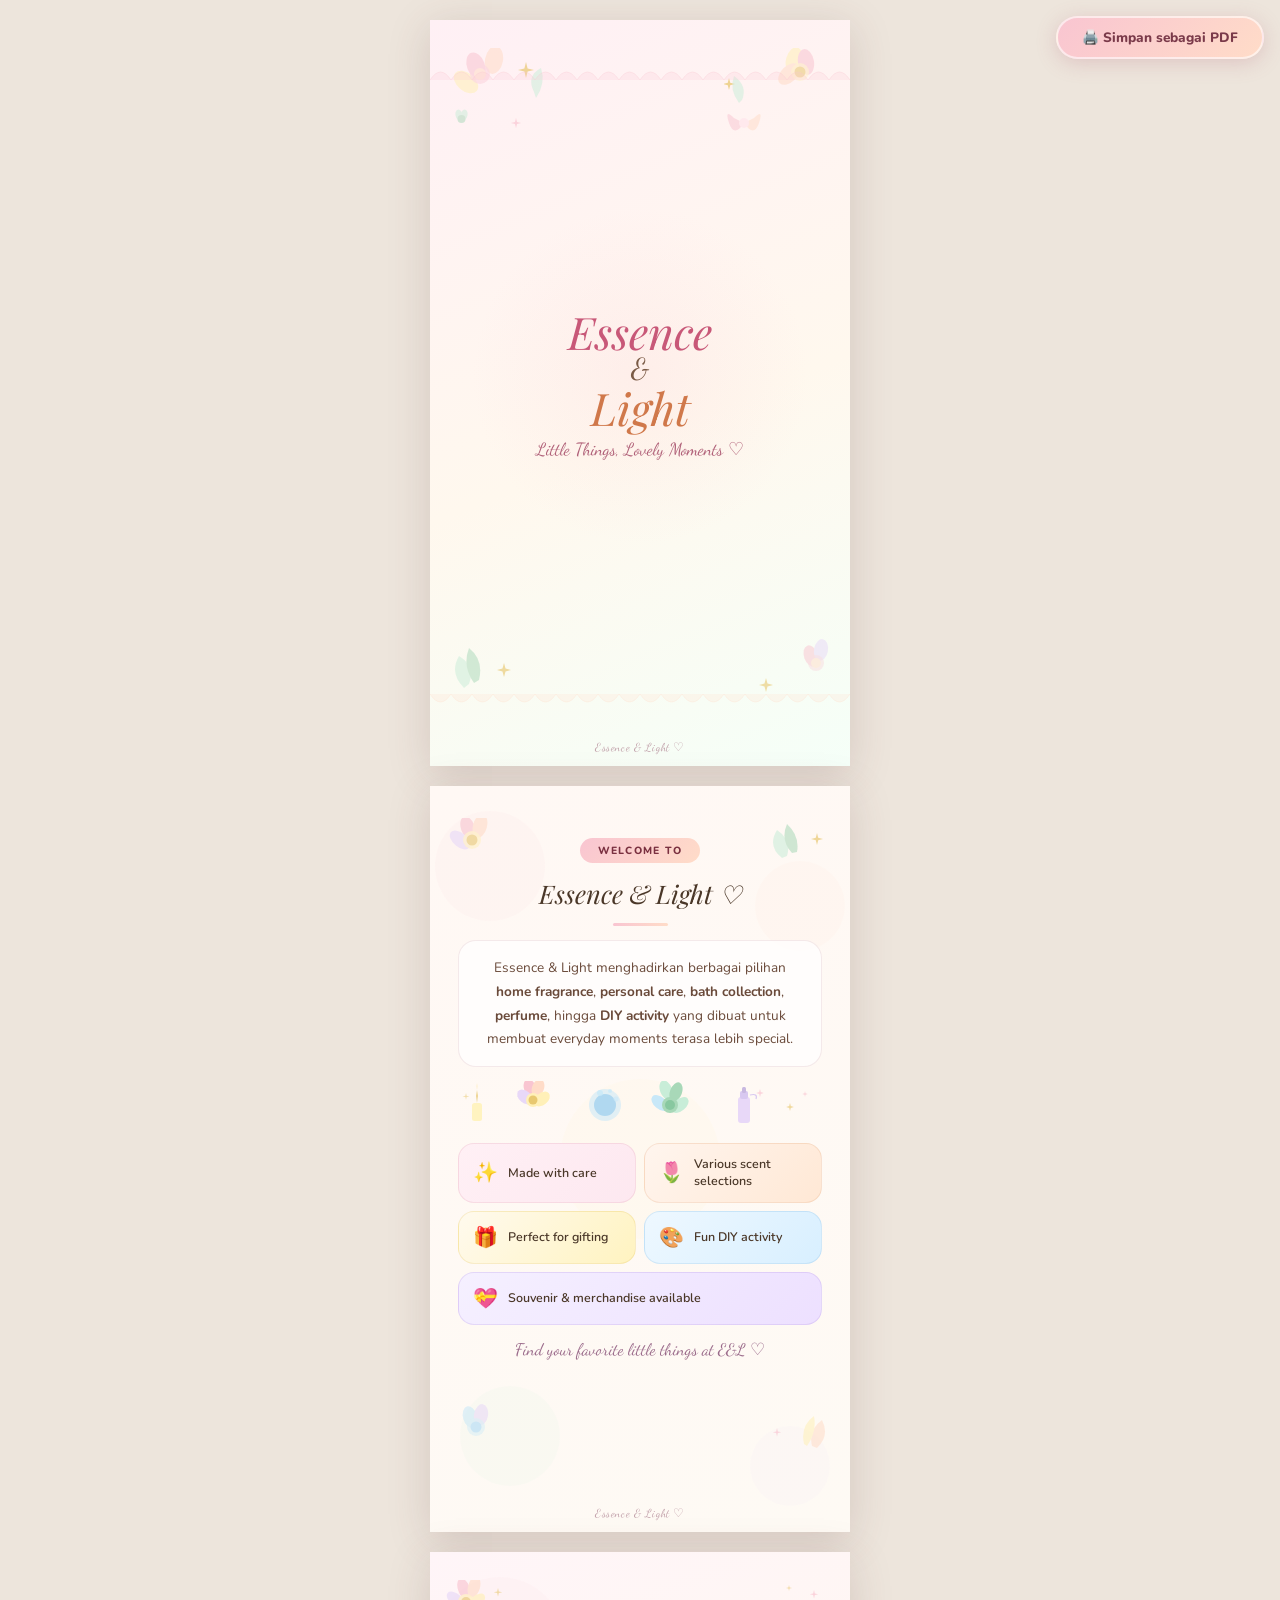
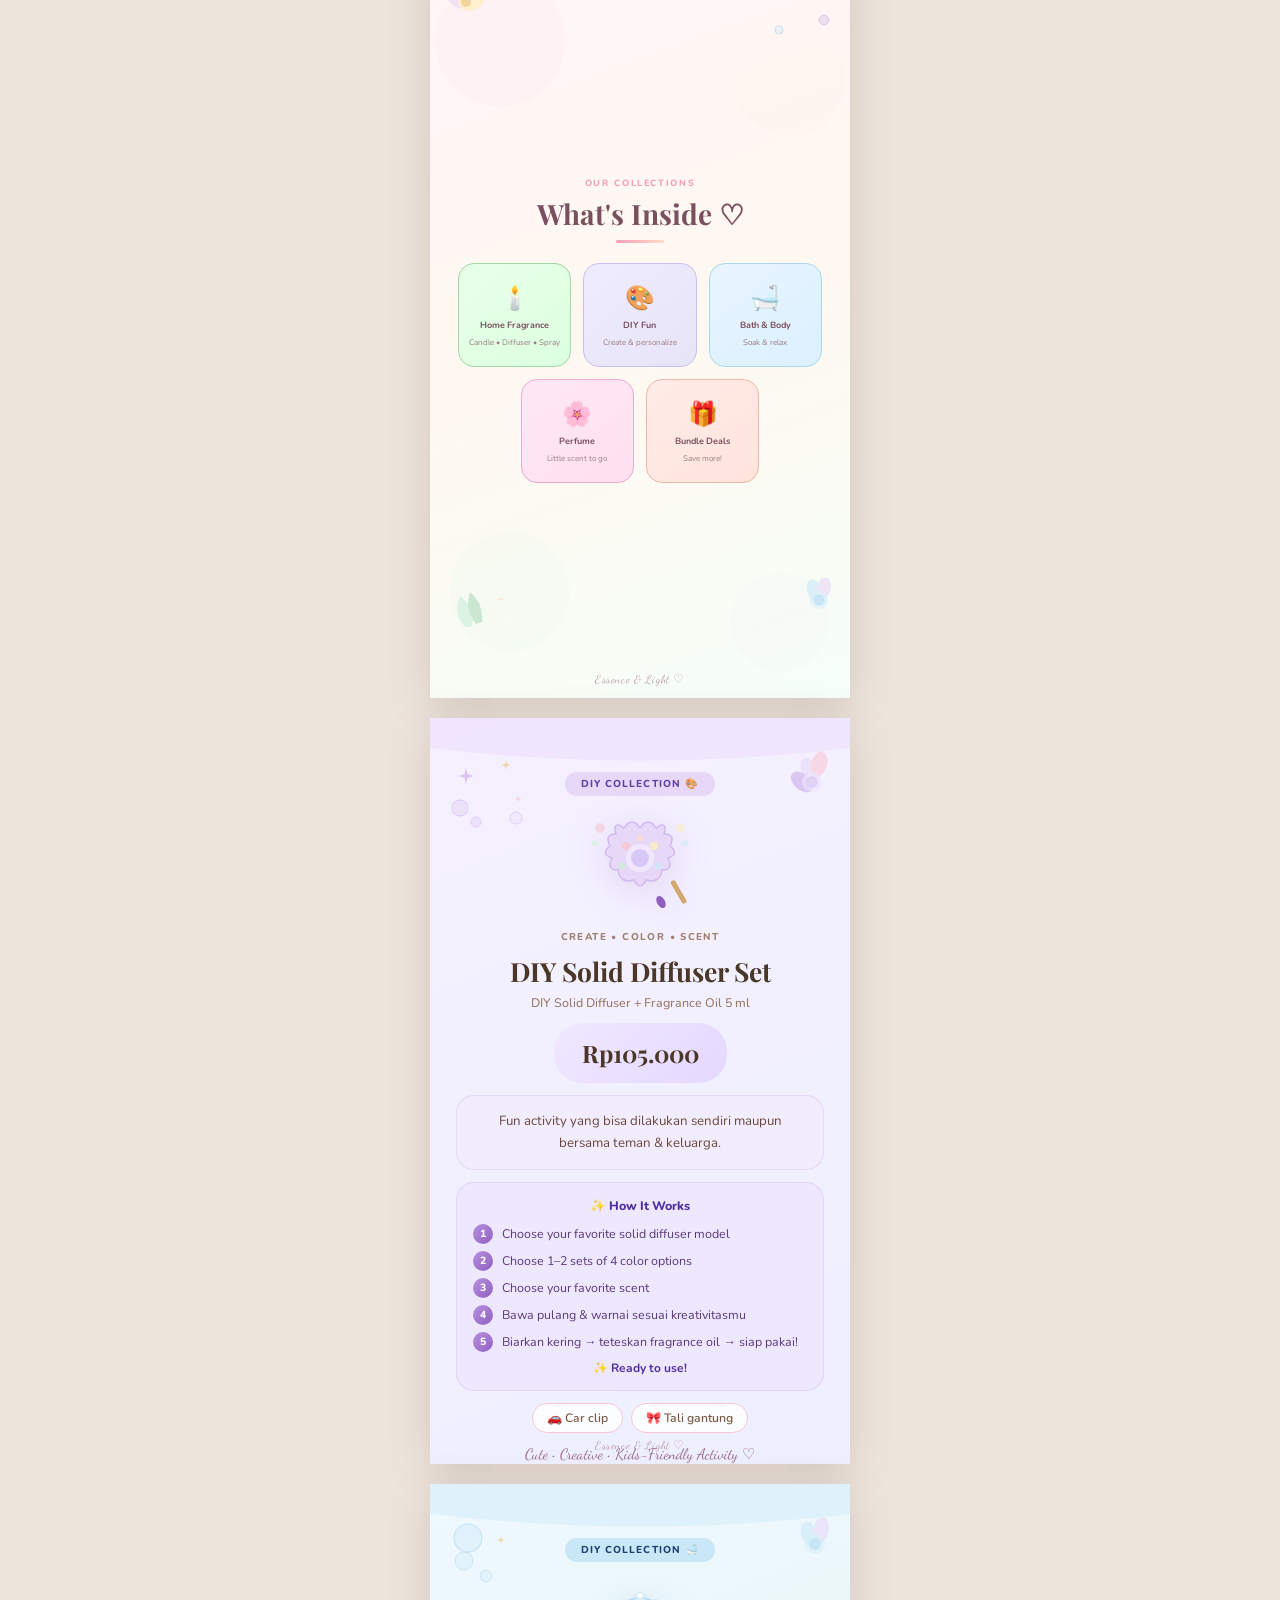
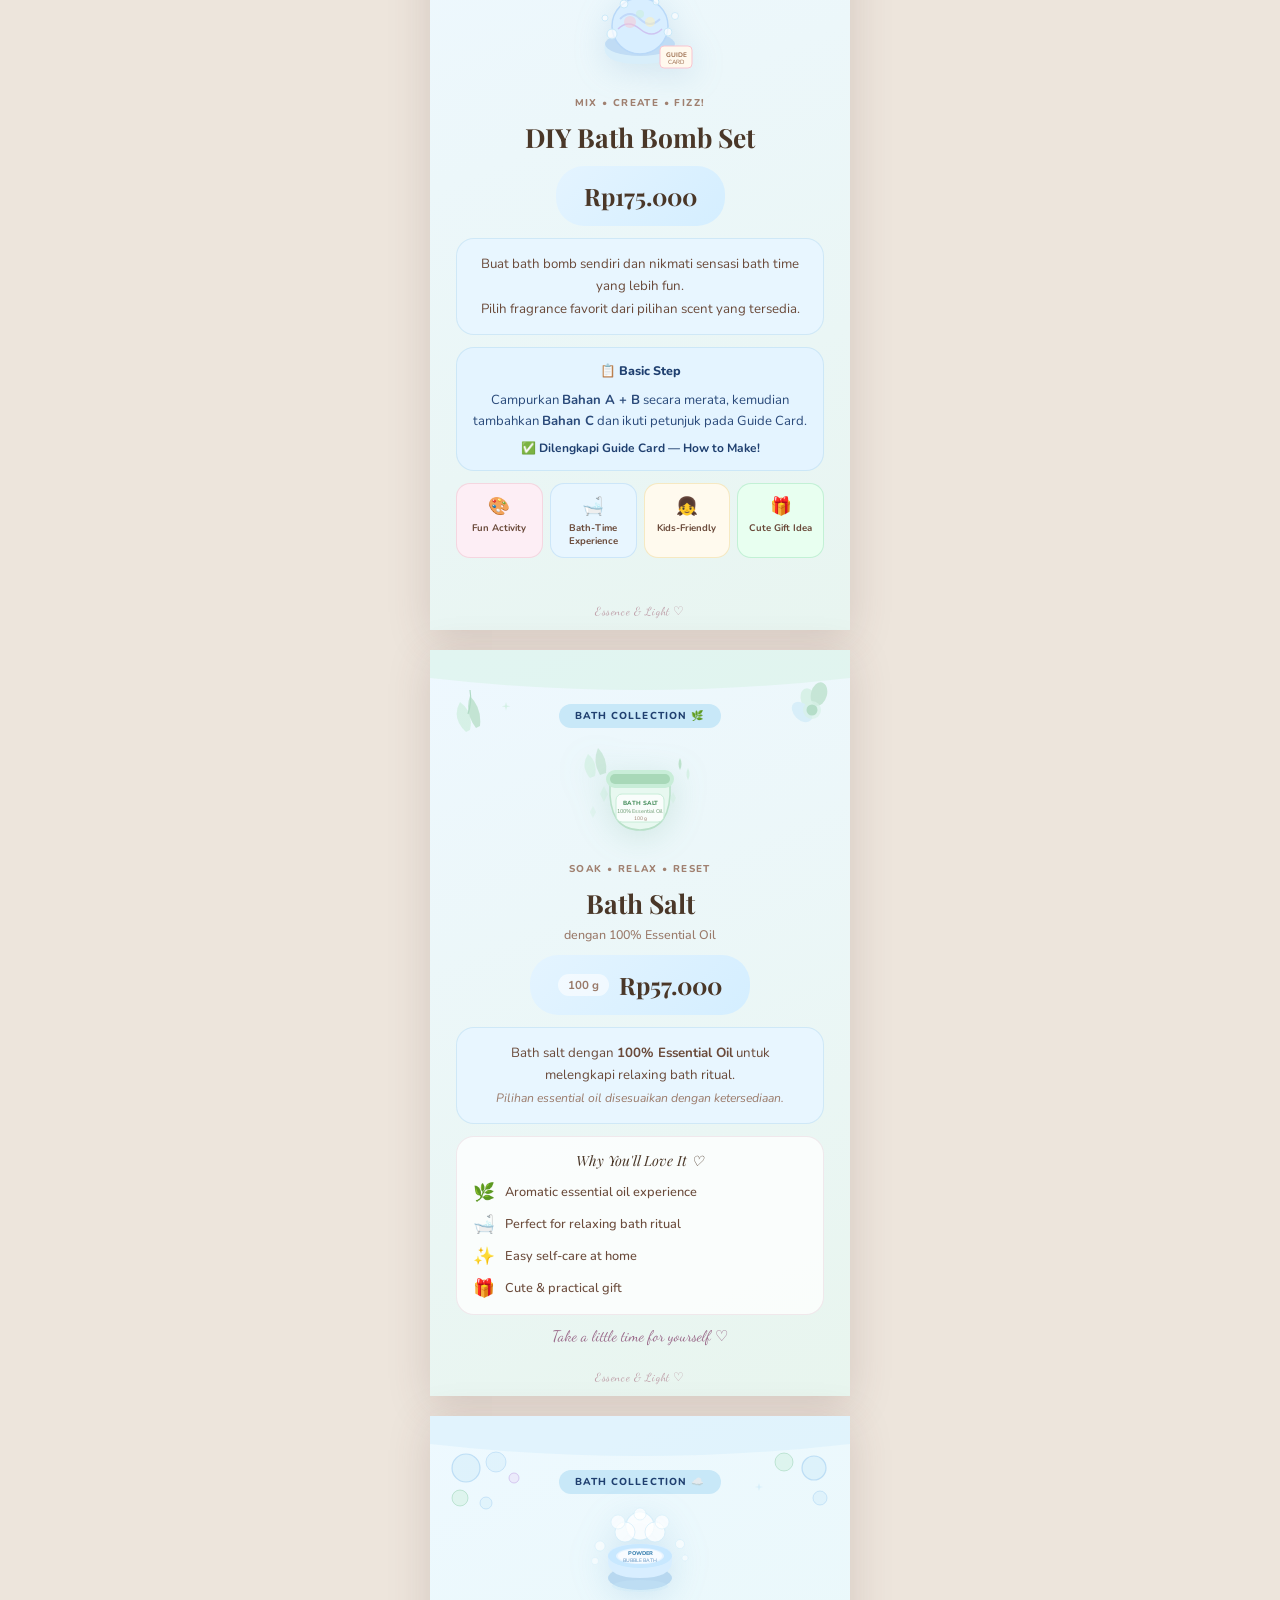
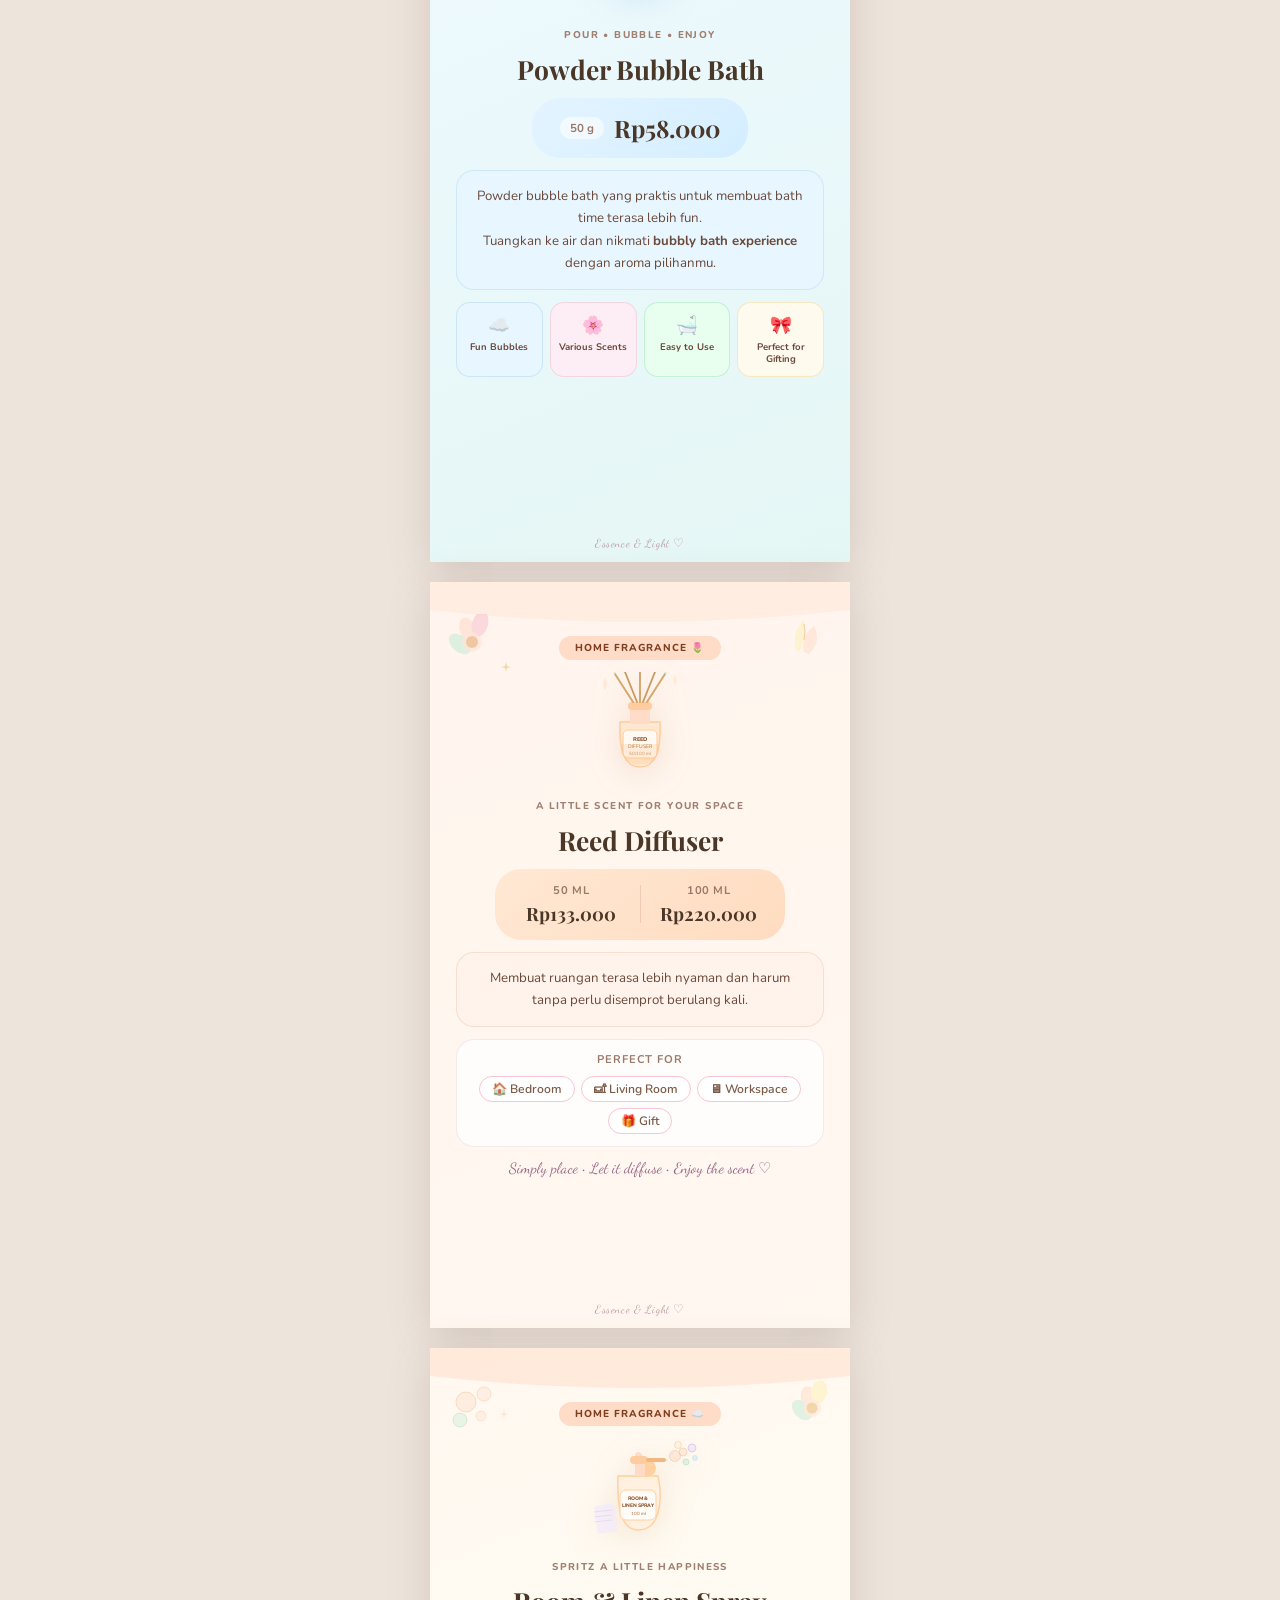
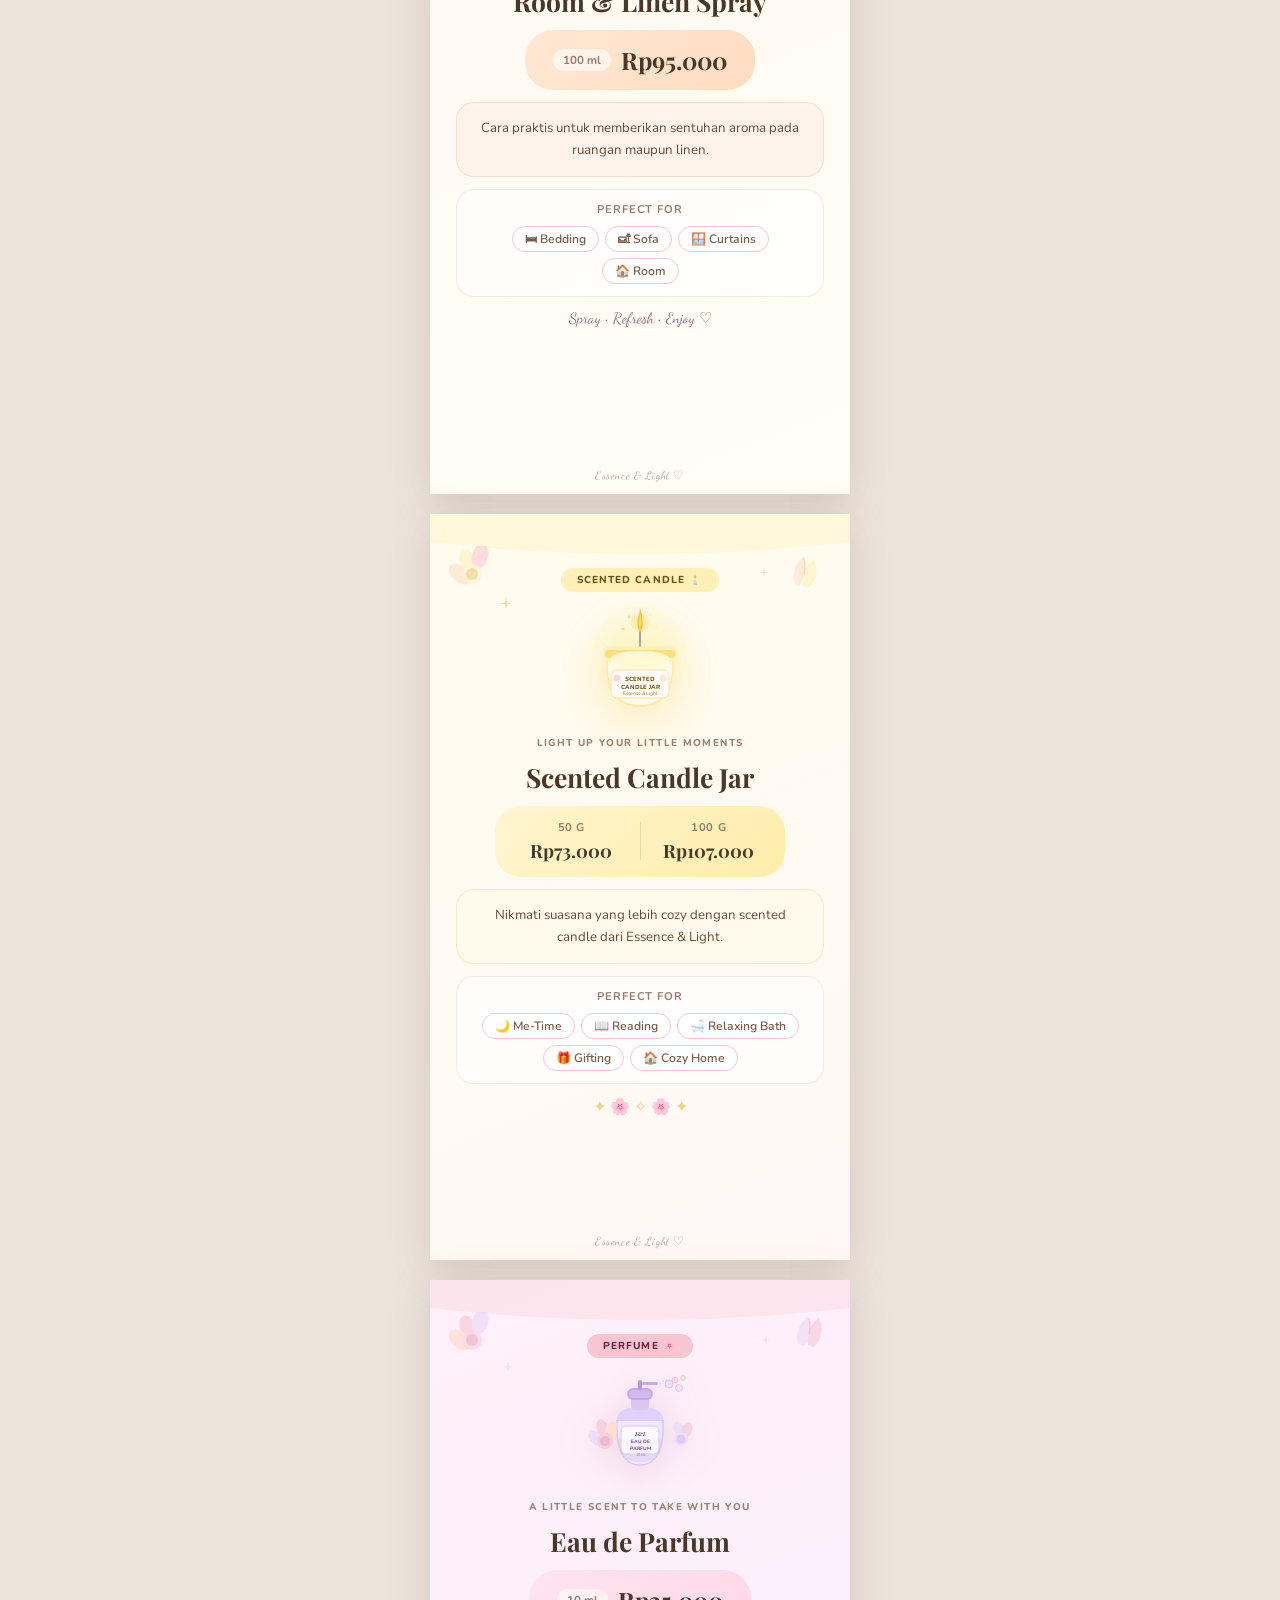
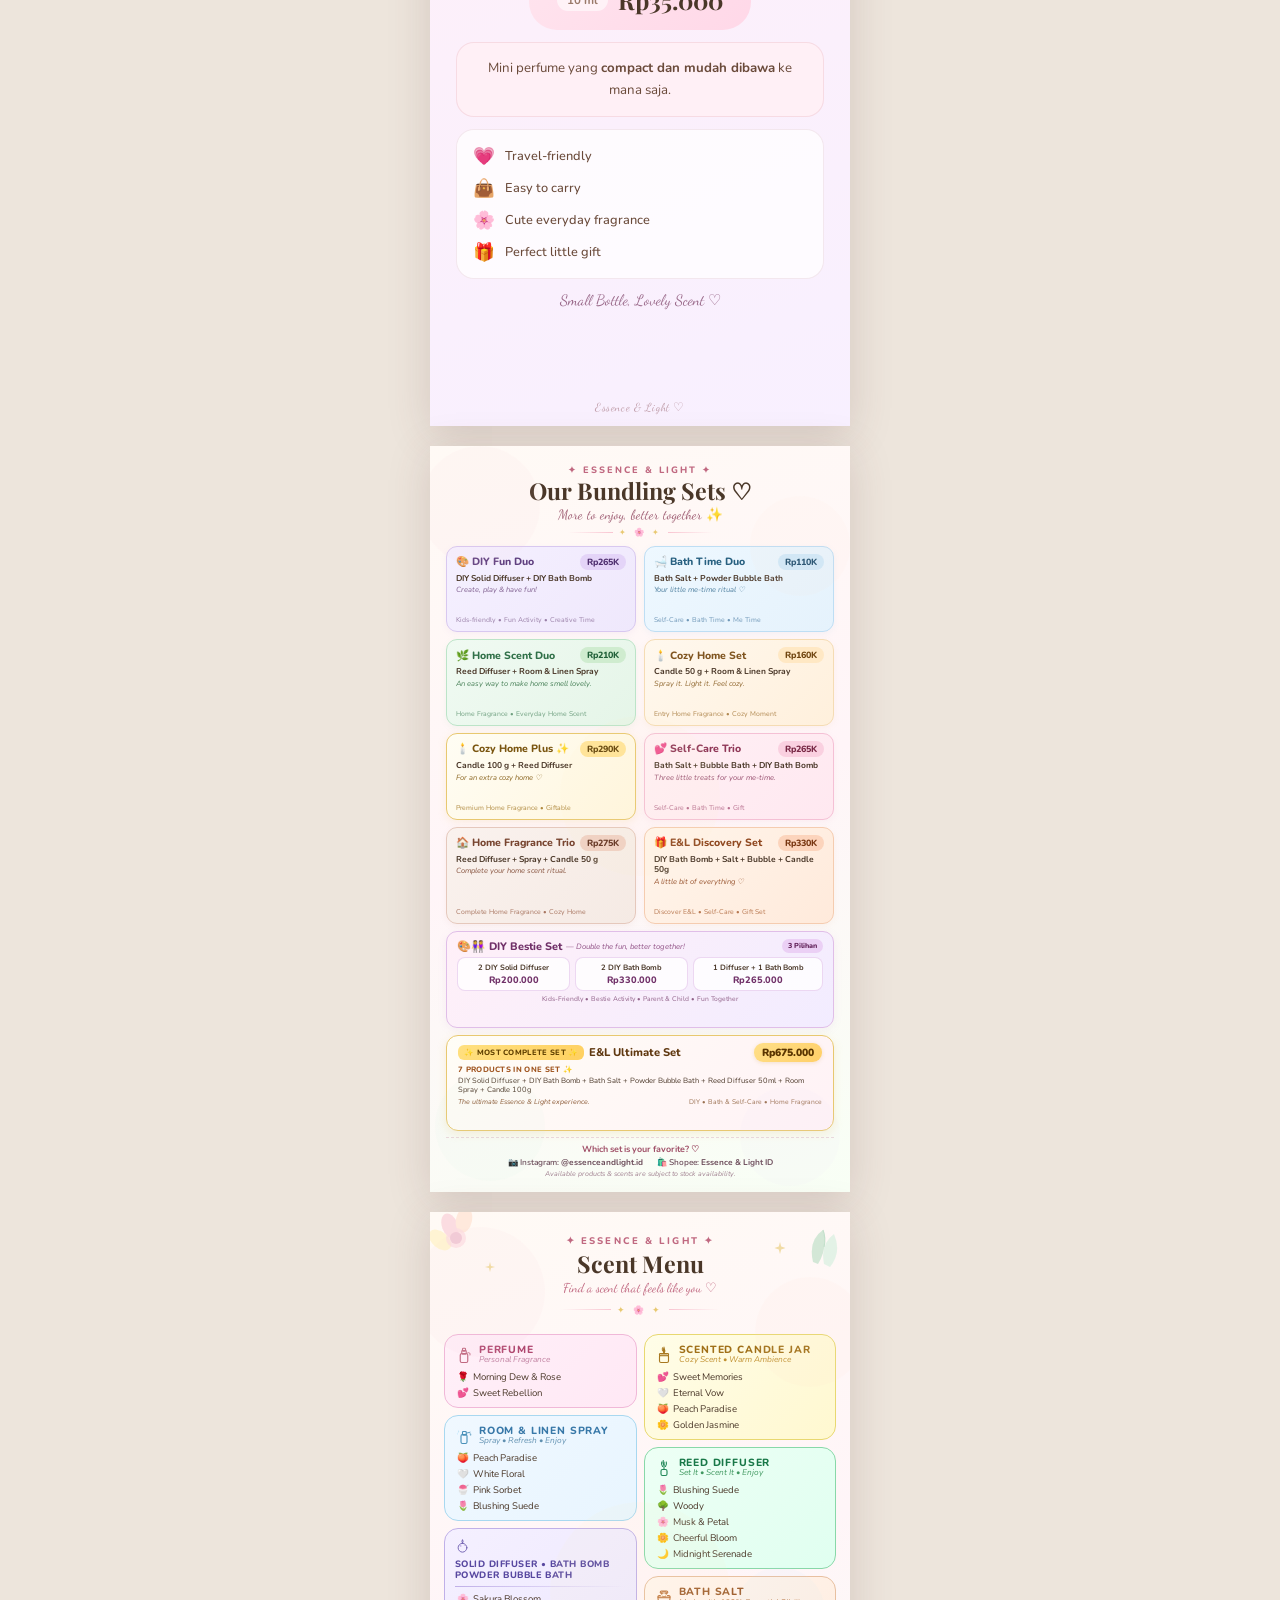
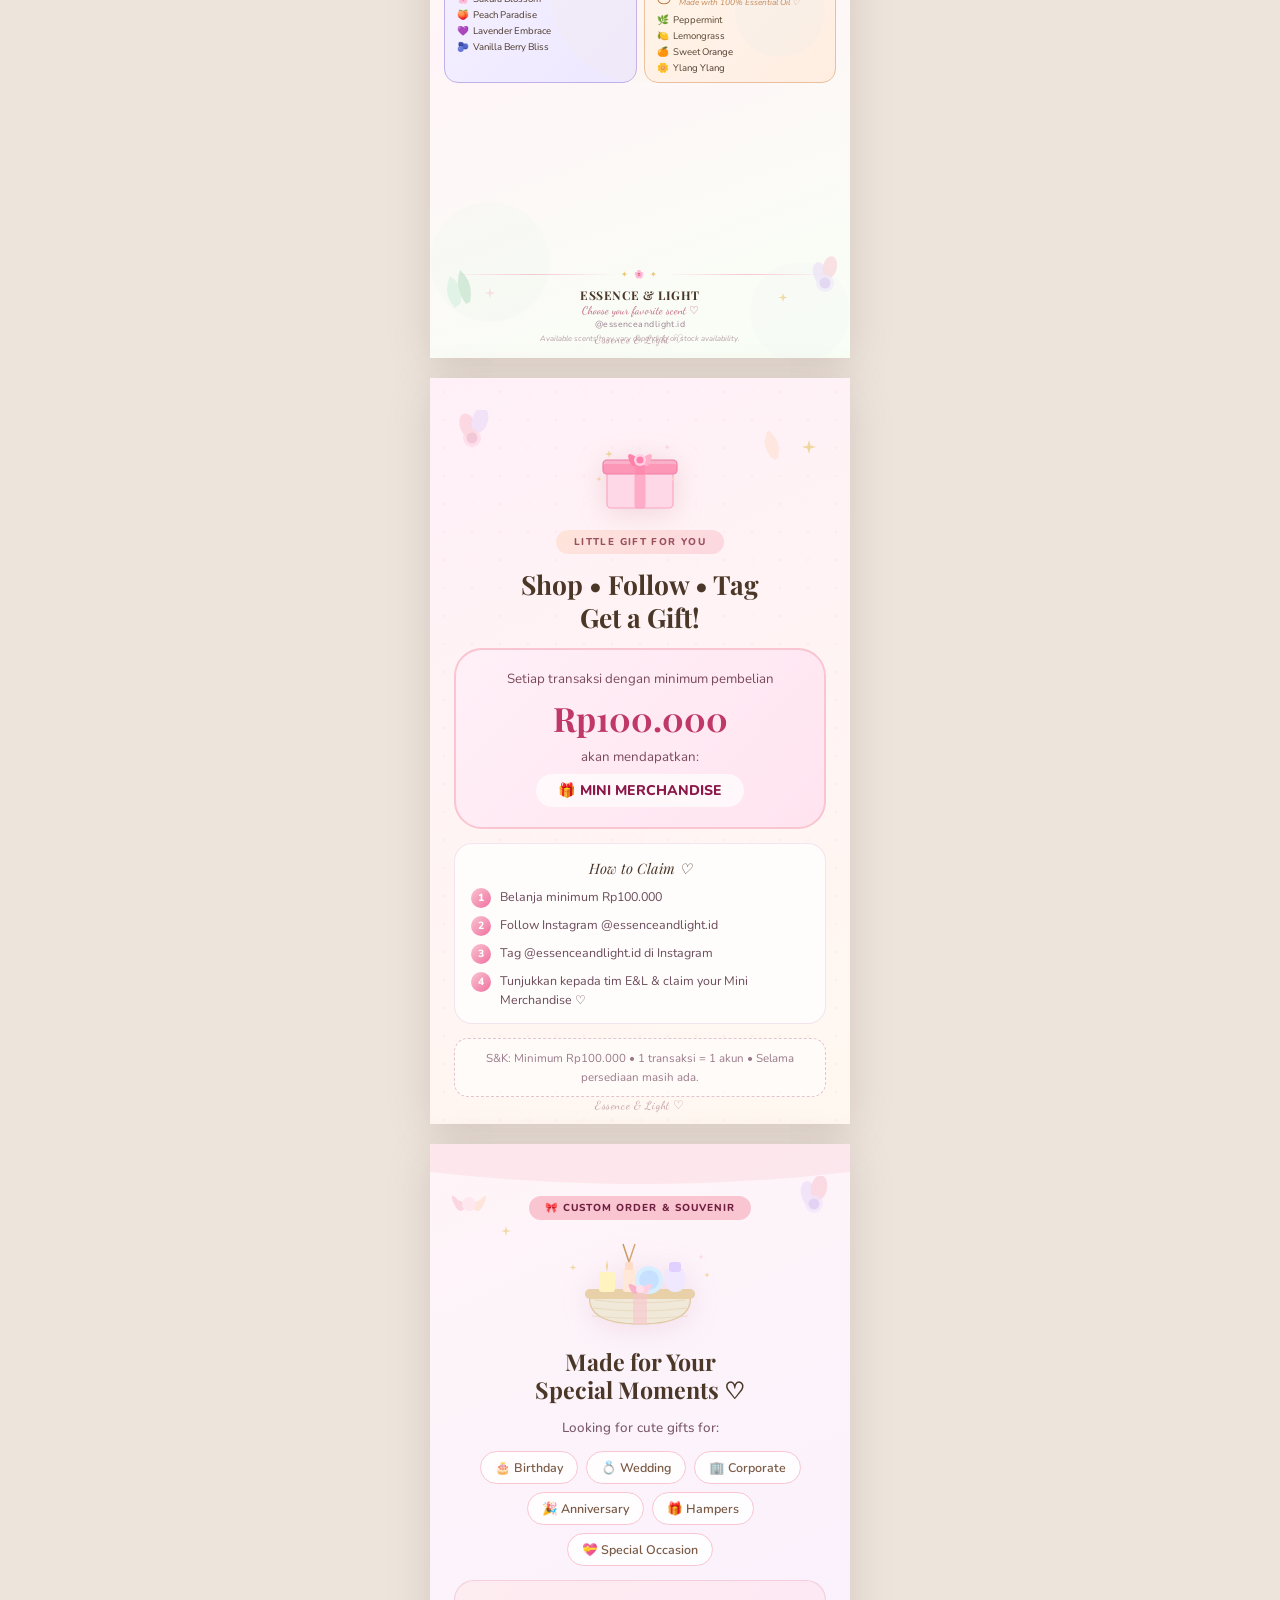
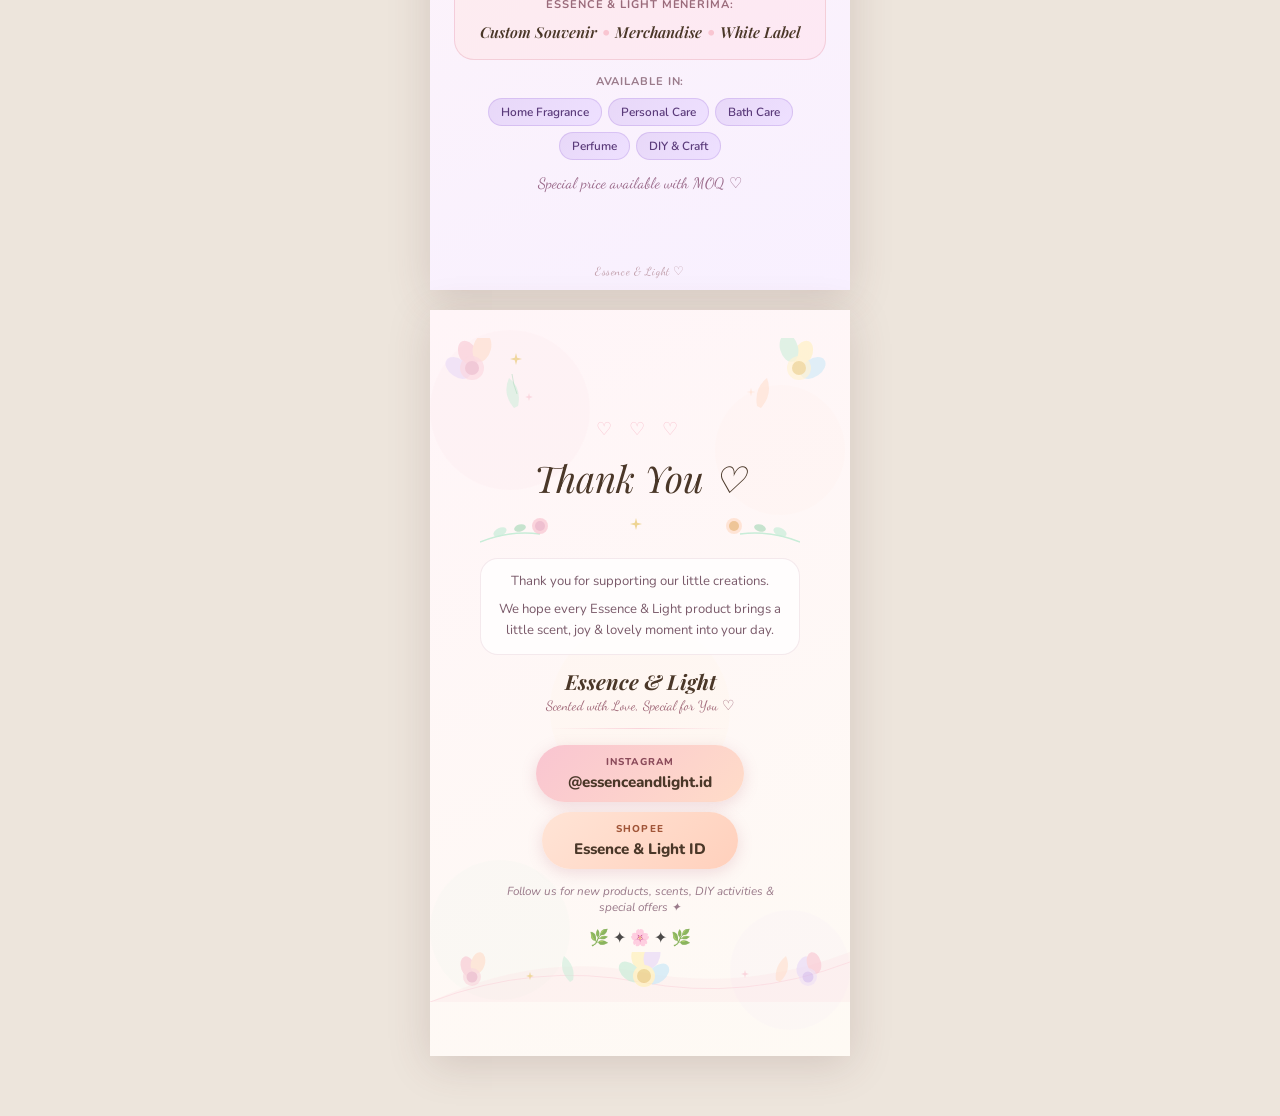
==== pdf.html @ b98459df "feat: initial commit for Essence & Light e-catalog with GH Pages setup" ====
<!DOCTYPE html>
<html lang="id">
<head>
  <meta charset="UTF-8" />
  <meta name="viewport" content="width=device-width, initial-scale=1.0" />
  <title>Essence & Light — E-Catalog PDF</title>
  <link rel="preconnect" href="https://fonts.googleapis.com" />
  <link rel="preconnect" href="https://fonts.gstatic.com" crossorigin />
  <link href="https://fonts.googleapis.com/css2?family=Playfair+Display:ital,wght@0,400;0,600;0,700;1,400;1,600&family=Nunito:wght@300;400;500;600;700;800;900&family=Dancing+Script:wght@400;600;700&display=swap" rel="stylesheet" />
  <style>

/* ─────────────────────────────────────────────────────────
   CSS Variables & Reset
───────────────────────────────────────────────────────── */
:root {
  --blush:   #F9C5D1;
  --pink:    #FDECF0;
  --peach:   #FFDCC8;
  --yellow:  #FFF0B8;
  --blue:    #C8E8F8;
  --lilac:   #E8D8F8;
  --mint:    #C8EDD8;
  --cream:   #FEFAF4;
  --white:   #FFFDF9;
  --brown:   #7A5A45;
  --dark:    #4A3728;
  --gold:    #E8C870;
  --sage:    #A8D8B8;
  --dpink:   #E8809A;
  --dpeach:  #E09870;

  --ff-display: 'Playfair Display', serif;
  --ff-script:  'Dancing Script', cursive;
  --ff-body:    'Nunito', sans-serif;

  /* PDF page = 420 × 746 px — mobile portrait */
  --pw: 420px;
  --ph: 746px;
}

* { margin:0; padding:0; box-sizing:border-box; -webkit-print-color-adjust: exact; print-color-adjust: exact; }

body {
  font-family: var(--ff-body);
  background: #EDE5DC;
  display: flex;
  flex-direction: column;
  align-items: center;
  padding: 20px 0 60px;
  gap: 20px;
}

/* ─────────────────────────────────────────────────────────
   Print button
───────────────────────────────────────────────────────── */
.print-btn {
  position: fixed;
  top: 16px; right: 16px;
  z-index: 999;
  background: linear-gradient(135deg, #F9C5D1, #FFDCC8);
  border: 2px solid rgba(255,255,255,0.6);
  border-radius: 100px;
  padding: 10px 24px;
  font-family: var(--ff-body);
  font-size: 0.85rem;
  font-weight: 800;
  color: #7A3A4A;
  cursor: pointer;
  box-shadow: 0 4px 20px rgba(180,100,120,0.25);
  transition: transform 0.2s ease;
}
.print-btn:hover { transform: scale(1.05); }

@media print { .print-btn { display: none; } }

/* ─────────────────────────────────────────────────────────
   Page base
───────────────────────────────────────────────────────── */
.page {
  width: var(--pw);
  height: var(--ph);
  position: relative;
  overflow: hidden;
  background: var(--white);
  box-shadow: 0 8px 40px rgba(100,60,60,0.18);
  flex-shrink: 0;
}

@page {
  size: 420px 746px;
  margin: 0;
}
@media print {
  html, body {
    background: #FFFDF9 !important;
    padding: 0 !important;
    gap: 0 !important;
    margin: 0 auto !important;
    width: 420px !important;
    display: block !important;
    height: auto !important;
  }
  .print-btn { display: none !important; }
  .page {
    width: 420px !important;
    height: 746px !important;
    page-break-after: always !important;
    break-after: page !important;
    page-break-inside: avoid !important;
    break-inside: avoid !important;
    box-shadow: none !important;
    margin: 0 !important;
    overflow: hidden !important;
    -webkit-print-color-adjust: exact !important;
    print-color-adjust: exact !important;
  }
  .page:last-child {
    page-break-after: avoid !important;
    break-after: avoid !important;
  }
}

/* ─────────────────────────────────────────────────────────
   SVG Deco helpers (embedded inline per page)
───────────────────────────────────────────────────────── */
.deco-abs { position: absolute; pointer-events: none; }

/* ─────────────────────────────────────────────────────────
   PAGE 1 — COVER
───────────────────────────────────────────────────────── */
.p1 {
  background: linear-gradient(158deg, #FFF0F5 0%, #FFF8EE 55%, #F5FFF8 100%);
  display: flex;
  flex-direction: column;
}

.p1-bg-circle {
  position: absolute;
  width: 340px; height: 340px;
  border-radius: 50%;
  background: radial-gradient(circle, rgba(249,197,209,0.18) 0%, transparent 70%);
  top: 50%; left: 50%;
  transform: translate(-50%,-55%);
}

.p1-content {
  position: relative; z-index: 2;
  display: flex; flex-direction: column;
  align-items: center;
  justify-content: center;
  height: 100%;
  padding: 80px 30px;
  gap: 0;
  text-align: center;
}

.p1-eyebrow {
  font-size: 0.65rem;
  font-weight: 800;
  letter-spacing: 0.18em;
  text-transform: uppercase;
  color: #C06880;
  background: linear-gradient(135deg, #FDE8EE, #FFE4D8);
  border-radius: 100px;
  padding: 5px 18px;
  margin-bottom: 12px;
}

.p1-brand {
  font-family: var(--ff-display);
  font-size: 2.8rem;
  line-height: 1.05;
  text-align: center;
  color: var(--dark);
}
.p1-brand .e  { color: #C85878; font-style: italic; display: block; }
.p1-brand .amp { font-family: var(--ff-script); font-size: 1.8rem; color: var(--brown); display: block; line-height: 1; }
.p1-brand .l  { color: #D0784A; font-style: italic; display: block; }

.p1-tagline-script {
  font-family: var(--ff-script);
  font-size: 1.1rem;
  color: #B06078;
  margin-top: 8px;
  margin-bottom: 18px;
}

/* Product cards grid */
.p1-grid {
  display: grid;
  grid-template-columns: 1fr 1fr;
  gap: 10px;
  width: 280px;
  margin-bottom: 18px;
}
.p1-card {
  border-radius: 20px;
  padding: 14px 10px;
  display: flex; flex-direction: column;
  align-items: center; gap: 8px;
}
.p1-card-candle  { background: linear-gradient(145deg, #FFFBEC, #FFF3C0); }
.p1-card-diy     { background: linear-gradient(145deg, #F8F0FF, #EEE0FF); }
.p1-card-bath    { background: linear-gradient(145deg, #EEF8FF, #D8EFFF); }
.p1-card-parfum  { background: linear-gradient(145deg, #FFF0F5, #FFE0EC); }
.p1-card-label {
  font-size: 0.7rem;
  font-weight: 800;
  color: var(--dark);
  letter-spacing: 0.04em;
}

.p1-cats {
  display: flex; flex-wrap: wrap; gap: 4px 8px;
  justify-content: center;
  font-size: 0.7rem; color: var(--brown); font-weight: 600;
  margin-bottom: 10px;
}
.p1-cats span { color: var(--blush); }

.p1-tagline-sub {
  font-size: 0.78rem;
  color: #A06878;
  font-weight: 500;
  margin-bottom: 8px;
}

.p1-ig {
  font-size: 0.83rem;
  font-weight: 800;
  color: var(--dark);
  background: rgba(255,255,255,0.7);
  border: 1.5px solid var(--blush);
  padding: 6px 20px;
  border-radius: 100px;
}

/* ─────────────────────────────────────────────────────────
   PAGE 2 — WELCOME
───────────────────────────────────────────────────────── */
.p2 {
  background: linear-gradient(155deg, #FFF8F4 0%, #FEFAF4 100%);
}

.p2-content {
  position: relative; z-index:2;
  display: flex; flex-direction: column;
  align-items: center;
  padding: 52px 28px 20px;
  gap: 14px;
}

.badge-sm {
  font-size: 0.65rem; font-weight: 800;
  letter-spacing: 0.12em; text-transform: uppercase;
  padding: 5px 18px; border-radius: 100px;
  background: linear-gradient(135deg, var(--blush), var(--peach));
  color: #7A3040;
}

.section-heading {
  font-family: var(--ff-display);
  font-size: 1.6rem;
  color: var(--dark);
  text-align: center;
  font-style: italic;
  line-height: 1.25;
}

.divider-pink {
  width: 55px; height: 3px;
  background: linear-gradient(90deg, var(--blush), var(--peach));
  border-radius: 2px;
}

.p2-text {
  font-size: 0.85rem;
  color: #6A4A3A;
  line-height: 1.75;
  text-align: center;
  background: rgba(255,255,255,0.7);
  border-radius: 18px;
  padding: 15px 18px;
  border: 1px solid rgba(200,150,160,0.2);
}

.p2-feat-grid {
  display: grid;
  grid-template-columns: 1fr 1fr;
  gap: 8px;
  width: 100%;
}
.p2-feat {
  border-radius: 16px;
  padding: 12px 14px;
  display: flex;
  align-items: center;
  gap: 10px;
}
.p2-feat:last-child { grid-column: span 2; }
.p2-feat-icon { font-size: 1.25rem; flex-shrink: 0; }
.p2-feat-text { font-size: 0.78rem; font-weight: 600; color: var(--dark); line-height: 1.35; }
.pf-a { background: linear-gradient(135deg,#FFF0F5,#FDE8F0); border:1px solid rgba(220,140,160,0.2); }
.pf-b { background: linear-gradient(135deg,#FFF5EE,#FFE8D5); border:1px solid rgba(220,150,100,0.2); }
.pf-c { background: linear-gradient(135deg,#FFFAEE,#FFF3C0); border:1px solid rgba(220,180,60,0.2); }
.pf-d { background: linear-gradient(135deg,#EEF8FF,#D8EFFF); border:1px solid rgba(100,170,220,0.2); }
.pf-e { background: linear-gradient(135deg,#F5F0FF,#EDE0FF); border:1px solid rgba(160,120,220,0.2); }

.p2-footer {
  font-family: var(--ff-script);
  font-size: 1.05rem;
  color: #9A6A8A;
  text-align: center;
}

/* ─────────────────────────────────────────────────────────
   Shared product page styles
───────────────────────────────────────────────────────── */
.prod-page {
  display: flex; flex-direction: column;
  align-items: center;
  padding: 54px 26px 18px;
  gap: 12px;
  position: relative; z-index: 2;
}

.cat-pill {
  font-size: 0.63rem; font-weight: 800;
  letter-spacing: 0.1em; text-transform: uppercase;
  padding: 5px 16px; border-radius: 100px;
}
.pill-diy     { background: var(--lilac); color: #6040A0; }
.pill-bath    { background: var(--blue);  color: #204070; }
.pill-frag    { background: var(--peach); color: #804020; }
.pill-candle  { background: var(--yellow); color: #705010; }
.pill-perf    { background: var(--blush); color: #702040; }
.pill-custom  { background: var(--blush); color: #702040; }

.prod-tagline {
  font-size: 0.62rem; font-weight: 800;
  letter-spacing: 0.14em; color: #A08070;
  text-align: center;
}

.prod-title {
  font-family: var(--ff-display);
  font-size: 1.65rem;
  color: var(--dark);
  text-align: center;
  font-weight: 700;
  line-height: 1.2;
}
.prod-sub {
  font-size: 0.78rem; color: #9A7A6A;
  text-align: center; font-weight: 500;
  margin-top: -6px;
}

/* Price */
.price-box {
  border-radius: 28px;
  padding: 14px 28px;
  display: flex; align-items: center; justify-content: center; gap: 10px;
}
.price-box-diy     { background: linear-gradient(135deg,#F0E8FF,#E4D8FF); }
.price-box-bath    { background: linear-gradient(135deg,#E4F4FF,#D4EEFF); }
.price-box-frag    { background: linear-gradient(135deg,#FFE8D4,#FFDCC0); }
.price-box-candle  { background: linear-gradient(135deg,#FFF5D0,#FFEDAA); }
.price-box-perf    { background: linear-gradient(135deg,#FFE4EE,#FFD8E8); }

.price-lbl {
  font-size: 0.72rem; color: #9A7A6A;
  font-weight: 700; background: rgba(255,255,255,0.6);
  padding: 3px 10px; border-radius: 100px;
}
.price-val {
  font-family: var(--ff-display);
  font-size: 1.5rem; font-weight: 700;
  color: var(--dark);
}

/* Desc card */
.desc-card {
  width: 100%;
  border-radius: 18px;
  padding: 14px 18px;
  font-size: 0.83rem;
  color: #6A4A3A;
  line-height: 1.7;
  text-align: center;
}
.dc-diy    { background:#F2ECFF; border:1px solid rgba(180,140,220,0.22); }
.dc-bath   { background:#E8F6FF; border:1px solid rgba(120,180,220,0.22); }
.dc-frag   { background:#FFF3EC; border:1px solid rgba(220,150,100,0.22); }
.dc-candle { background:#FFFAEC; border:1px solid rgba(220,180,60,0.22); }
.dc-perf   { background:#FFF0F6; border:1px solid rgba(220,140,160,0.22); }

/* Step list */
.step-card {
  width: 100%;
  border-radius: 18px;
  padding: 14px 16px;
}
.step-card-diy  { background:#EEE8FF; border:1px solid rgba(180,140,220,0.22); }
.step-card-bath { background:#E4F4FF; border:1px solid rgba(120,180,220,0.22); }
.step-card-title {
  font-size: 0.78rem; font-weight: 800;
  text-align: center; margin-bottom: 10px;
}
.sc-diy-t  { color: #5030A0; }
.sc-bath-t { color: #204070; }
.step-list  { display: flex; flex-direction: column; gap: 7px; }
.step-item  { display: flex; align-items: flex-start; gap: 9px; }
.step-num {
  width: 20px; height: 20px; border-radius: 50%;
  font-size: 0.65rem; font-weight: 800; color: #fff;
  display: flex; align-items: center; justify-content: center;
  flex-shrink: 0;
}
.sn-diy    { background: linear-gradient(135deg,#B890E0,#9060C0); }
.sn-bath   { background: linear-gradient(135deg,#80B8E0,#4090C0); }
.step-text { font-size: 0.78rem; color: #5A3A7A; line-height: 1.5; padding-top:1px; }
.step-text.bath-c { color: #2A4A7A; }
.step-ready { text-align:center; margin-top:8px; font-size:0.75rem; font-weight:700; }

/* Use chips */
.chips-row { display:flex; gap:8px; flex-wrap:wrap; justify-content:center; }
.chip {
  border-radius: 100px; padding: 6px 14px;
  font-size: 0.76rem; font-weight: 600;
  color: var(--brown);
  background: rgba(255,255,255,0.85);
  border: 1.5px solid var(--blush);
}

/* Selling points */
.sp-grid { display:grid; grid-template-columns:repeat(4,1fr); gap:7px; width:100%; }
.sp-box {
  border-radius: 14px; padding: 10px 5px;
  display: flex; flex-direction: column;
  align-items: center; gap: 4px;
  font-size: 1.1rem; text-align: center;
}
.sp-box small { font-size: 0.6rem; font-weight: 700; color: #6A4A3A; line-height: 1.3; }
.sp-a { background:#FDEEF5; border:1px solid rgba(220,140,160,0.25); }
.sp-b { background:#E8F6FF; border:1px solid rgba(120,180,230,0.25); }
.sp-c { background:#FFFAEE; border:1px solid rgba(220,180,60,0.25); }
.sp-d { background:#E8FFF0; border:1px solid rgba(80,200,130,0.25); }

/* Why love */
.why-card {
  width: 100%;
  background: rgba(255,255,255,0.75);
  border-radius: 18px;
  padding: 14px 16px;
  border: 1px solid rgba(200,150,170,0.2);
}
.why-title {
  font-family: var(--ff-display);
  font-size: 0.88rem;
  font-style: italic;
  color: var(--dark);
  text-align: center;
  margin-bottom: 10px;
}
.why-list { display: flex; flex-direction: column; gap: 8px; }
.why-item {
  display: flex; align-items: center; gap: 10px;
  font-size: 0.8rem; color: #6A4A3A; font-weight: 500;
}

/* Perfect for */
.pf-card {
  width:100%;
  background: rgba(255,255,255,0.72);
  border-radius: 18px;
  padding: 12px 16px;
  border: 1px solid rgba(200,150,170,0.2);
}
.pf-title {
  font-size: 0.7rem; font-weight: 700;
  text-transform: uppercase; letter-spacing: 0.08em;
  color: #9A7A6A; text-align: center; margin-bottom: 9px;
}
.pf-chips { display: flex; flex-wrap: wrap; gap: 6px; justify-content: center; }
.pf-chip {
  background: rgba(255,255,255,0.9);
  border: 1.5px solid var(--blush);
  border-radius: 100px;
  padding: 4px 12px;
  font-size: 0.76rem; color: var(--brown); font-weight: 600;
}

/* Footer badge */
.foot-badge {
  font-family: var(--ff-script);
  font-size: 0.95rem;
  color: #9A6A8A;
  text-align: center;
}

/* Multi-price */
.multi-price {
  display: flex; align-items: center;
  border-radius: 26px; padding: 14px 20px;
  gap: 0; width: 290px;
}
.mp-frag { background: linear-gradient(135deg,#FFE8D4,#FFDCC0); }
.mp-candle { background: linear-gradient(135deg,#FFF5D0,#FFEDAA); }
.mp-opt { flex:1; display:flex; flex-direction:column; align-items:center; gap:3px; }
.mp-size { font-size: 0.7rem; font-weight: 700; text-transform:uppercase; letter-spacing:0.05em; color:#9A7A6A; }
.mp-price { font-family: var(--ff-display); font-size: 1.15rem; font-weight: 700; color: var(--dark); }
.mp-div { width:1px; height:38px; background: rgba(180,120,100,0.22); margin: 0 12px; }

/* ─────────────────────────────────────────────────────────
   PAGE 11 — BUNDLE DEALS
───────────────────────────────────────────────────────── */
.p11 {
  background: linear-gradient(155deg, #FFF5F8 0%, #FFF8F0 100%);
}
.p11-content {
  position: relative; z-index:2;
  display: flex; flex-direction: column;
  align-items: center;
  padding: 52px 22px 16px;
  gap: 10px;
}
.bundle-header-badge {
  background: linear-gradient(135deg, var(--blush), var(--peach));
  border-radius: 100px; padding: 6px 18px;
  font-size: 0.63rem; font-weight: 800;
  letter-spacing: 0.1em; text-transform: uppercase;
  color: #8A3030;
}
.bundle-cards { display:flex; flex-direction:column; gap:8px; width:100%; }
.b-card {
  border-radius: 18px; padding: 13px 16px;
  display: flex; align-items: center; gap: 12px;
  position: relative; overflow: hidden;
}
.bc-1 { background:linear-gradient(135deg,#EEF7FF,#DEF0FF); border:1.5px solid rgba(120,180,230,0.35); }
.bc-2 { background:linear-gradient(135deg,#EEFFF5,#DAFAEA); border:1.5px solid rgba(80,200,130,0.35); }
.bc-3 { background:linear-gradient(135deg,#F2ECFF,#E8DEFF); border:1.5px solid rgba(160,120,220,0.35); }
.bc-4 { background:linear-gradient(135deg,#FFF4EC,#FFE8D4); border:1.5px solid rgba(220,150,100,0.35); }
.bc-5 { background:linear-gradient(135deg,#FFFBEE,#FFF3C0); border:1.5px solid rgba(200,170,60,0.4); }

.b-icon { font-size:1.6rem; flex-shrink:0; }
.b-info { flex:1; }
.b-name {
  font-family: var(--ff-display);
  font-size: 0.92rem; font-weight: 700;
  color: var(--dark); font-style: italic;
  margin-bottom: 3px;
}
.b-items { font-size: 0.73rem; color: #7A5A4A; line-height: 1.5; }
.b-pricing { display: flex; align-items: baseline; gap: 7px; margin-top: 4px; }
.b-ori { font-size: 0.7rem; color: #B09090; text-decoration: line-through; }
.b-sale { font-family: var(--ff-display); font-size: 1.1rem; font-weight: 700; color: #C04030; }

.b-badge {
  position: absolute; top: 10px; right: 10px;
  font-size: 0.58rem; font-weight: 800;
  padding: 3px 9px; border-radius: 100px;
  letter-spacing: 0.06em; text-transform: uppercase;
}
.bb-best  { background:linear-gradient(135deg,#F9C5D1,#F8A8BC); color:#8A1840; }
.bb-prem  { background:linear-gradient(135deg,var(--gold),#D4A830); color:#4A2800; }

/* ─────────────────────────────────────────────────────────
   PAGE 12 — SCENT MENU
───────────────────────────────────────────────────────── */
.p12 {
  background: linear-gradient(155deg, #FFF8F4 0%, #F8FFF8 100%);
}
.p12-content {
  position: relative; z-index:2;
  display: flex; flex-direction: column;
  align-items: center;
  padding: 52px 24px 18px;
  gap: 13px;
}
.scent-intro { font-size:0.8rem; color:#9A7A6A; text-align:center; font-style:italic; }
.scent-cats { display:flex; flex-direction:column; gap:9px; width:100%; }
.sc-cat {
  border-radius: 18px; padding: 14px 16px;
  display: flex; align-items: center; gap: 14px;
  border: 1.5px solid transparent;
}
.sc-floral  { background:linear-gradient(135deg,#FFF0F8,#FFE8F2); border-color:rgba(220,150,180,0.35); }
.sc-fruity  { background:linear-gradient(135deg,#FFF5EE,#FFE8D8); border-color:rgba(220,160,100,0.35); }
.sc-fresh   { background:linear-gradient(135deg,#EEF8FF,#E0F5E8); border-color:rgba(80,180,150,0.35); }
.sc-warm    { background:linear-gradient(135deg,#FFF8EE,#FFF3C0); border-color:rgba(200,160,80,0.35); }
.sc-icon-wrap { font-size: 1.8rem; flex-shrink: 0; }
.sc-label { font-family: var(--ff-display); font-size:0.9rem; font-weight:700; color:var(--dark); font-style:italic; margin-bottom:3px; }
.sc-desc  { font-size:0.75rem; color:#7A5A4A; line-height:1.5; }
.scent-note {
  width:100%;
  background: rgba(255,255,255,0.82);
  border-radius: 16px; padding: 14px 16px;
  border: 1.5px dashed var(--blush);
  font-size: 0.78rem; color: #7A5A6A;
  line-height: 1.65; text-align: center;
}

/* ─────────────────────────────────────────────────────────
   PAGE 13 — PROMO
───────────────────────────────────────────────────────── */
.p13 {
  background: linear-gradient(155deg, #FFF0F8 0%, #FFF8F0 100%);
}
.p13-content {
  position: relative; z-index:2;
  display: flex; flex-direction: column;
  align-items: center;
  padding: 52px 24px 18px;
  gap: 14px;
}
.promo-offer {
  width:100%;
  background: linear-gradient(135deg, #FFF0F8, #FFE4F0);
  border: 2px solid var(--blush);
  border-radius: 28px; padding: 20px 22px;
  text-align: center;
  display: flex; flex-direction: column; gap: 8px;
}
.promo-offer p { font-size: 0.83rem; color: #7A4A5A; }
.promo-amount { font-family: var(--ff-display); font-size: 2.1rem; font-weight: 700; color: #C03868; }
.promo-reward {
  font-size: 0.88rem; font-weight: 800;
  color: #8A1848; background: rgba(255,255,255,0.7);
  border-radius: 100px; padding: 7px 22px;
  align-self: center;
}
.htc-card {
  width:100%;
  background: rgba(255,255,255,0.75);
  border-radius: 18px; padding: 14px 16px;
  border: 1px solid rgba(200,140,180,0.22);
}
.htc-title {
  font-family: var(--ff-display); font-size:0.9rem;
  font-style:italic; color:var(--dark);
  text-align:center; margin-bottom:10px;
}
.htc-list { display:flex; flex-direction:column; gap:8px; }
.htc-item { display:flex; align-items:flex-start; gap:9px; font-size:0.78rem; color:#6A4A5A; line-height:1.5; }
.htc-num {
  width:20px; height:20px; border-radius:50%;
  background:linear-gradient(135deg,var(--blush),#F070A0);
  color:#fff; font-size:0.65rem; font-weight:800;
  display:flex; align-items:center; justify-content:center; flex-shrink:0;
}
.sk-note {
  width:100%; background: rgba(255,255,255,0.55);
  border-radius:14px; padding: 10px 14px;
  border: 1.5px dashed rgba(200,140,160,0.5);
  font-size: 0.72rem; color: #9A7A8A; text-align:center; line-height:1.6;
}

/* Promo page eyebrow & title */
.promo-eyebrow {
  font-size: 0.62rem; font-weight: 800;
  letter-spacing: 0.14em; text-transform: uppercase;
  color: #9A5060;
  background: linear-gradient(135deg, rgba(255,220,200,0.6), rgba(249,197,209,0.6));
  border-radius: 100px; padding: 5px 18px;
}
.promo-title {
  font-family: var(--ff-display);
  font-size: 1.65rem;
  font-weight: 700;
  color: var(--dark);
  text-align: center;
  line-height: 1.25;
}

/* ─────────────────────────────────────────────────────────
   PAGE 14 — CUSTOM ORDER
───────────────────────────────────────────────────────── */
.p14 {
  background: linear-gradient(155deg, #FFF5F8 0%, #F8F0FF 100%);
}
.p14-content {
  position: relative; z-index:2;
  display: flex; flex-direction: column;
  align-items: center;
  padding: 52px 24px 18px;
  gap: 14px;
}
.custom-intro { font-size: 0.84rem; color: #7A5A6A; text-align: center; font-weight: 500; }
.occasion-wrap { display:flex; flex-wrap:wrap; gap:8px; justify-content:center; }
.oc-chip {
  background: rgba(255,255,255,0.88);
  border: 1.5px solid var(--blush);
  border-radius: 100px; padding: 7px 14px;
  font-size: 0.78rem; color: var(--brown); font-weight: 600;
}
.accepts-card {
  width:100%;
  background: linear-gradient(135deg, var(--pink), #FDE8F4);
  border-radius: 20px; padding: 16px 18px;
  border: 1.5px solid rgba(220,140,160,0.3);
  text-align:center;
}
.ac-title { font-size:0.7rem; font-weight:700; text-transform:uppercase; letter-spacing:0.08em; color:#9A6A7A; margin-bottom:9px; }
.ac-services { display:flex; flex-wrap:wrap; justify-content:center; gap:5px; align-items:center; }
.ac-s { font-family: var(--ff-display); font-size: 0.95rem; font-style:italic; font-weight:600; color:var(--dark); }
.ac-dot { color: var(--blush); }
.avail-sec { width:100%; text-align:center; }
.av-title { font-size:0.7rem; font-weight:700; text-transform:uppercase; letter-spacing:0.08em; color:#9A7A8A; margin-bottom:9px; }
.av-chips { display:flex; flex-wrap:wrap; gap:6px; justify-content:center; }
.av-chip {
  background: linear-gradient(135deg, var(--lilac), #EEE0FF);
  border-radius: 100px; padding: 5px 12px;
  font-size: 0.74rem; color: #5A3A7A; font-weight: 600;
  border: 1px solid rgba(170,130,220,0.3);
}

/* ─────────────────────────────────────────────────────────
   PAGE 15 — CLOSING
───────────────────────────────────────────────────────── */
.p15 {
  background: linear-gradient(155deg, #FFF5F8 0%, #FEFAF4 100%);
  display: flex;
  flex-direction: column;
  justify-content: center;
}
.p15-content {
  position: relative; z-index:2;
  display: flex; flex-direction: column;
  align-items: center;
  padding: 80px 28px 80px;
  gap: 12px;
}
.closing-hearts { font-size:1.1rem; color:var(--blush); letter-spacing:6px; }
.closing-title { font-family: var(--ff-display); font-size: 2.3rem; font-style:italic; color:var(--dark); }
.closing-msg {
  text-align:center; font-size:0.82rem; color:#7A5A6A; line-height:1.65;
  background: rgba(255,255,255,0.75); border-radius:18px; padding:12px 18px;
  border: 1px solid rgba(200,150,170,0.2);
  display:flex; flex-direction:column; gap:6px;
  max-width:320px;
}
.closing-brand { text-align:center; }
.cb-name { font-family: var(--ff-display); font-size:1.3rem; font-style:italic; font-weight:700; color:var(--dark); }
.cb-tag  { font-family: var(--ff-script); font-size:0.85rem; color:#A06878; margin-top:2px; }
.ig-card {
  background: linear-gradient(135deg, var(--blush), var(--peach));
  border-radius: 50px;
  padding: 10px 32px;
  text-align:center;
  box-shadow: 0 4px 16px rgba(180,100,120,0.2);
  display: inline-flex;
  flex-direction: column;
  align-items: center;
}
.ig-lbl { font-size:0.62rem; font-weight:800; letter-spacing:0.12em; text-transform:uppercase; color:#8A4A5A; margin-bottom:3px; }
.ig-handle { font-size:0.95rem; font-weight:800; color:var(--dark); }
.closing-follow { font-size:0.73rem; color:#9A7A8A; text-align:center; font-style:italic; max-width:270px; }
.closing-deco-row { display:flex; gap:9px; font-size:1rem; opacity:0.7; align-items:center; }

/* ─────────────────────────────────────────────────────────
   Absolutely-positioned decorative SVG wrappers
───────────────────────────────────────────────────────── */
.page { position: relative; }

.page-footer-brand {
  position: absolute;
  bottom: 12px;
  left: 0;
  right: 0;
  text-align: center;
  font-family: var(--ff-script);
  font-size: 0.72rem;
  color: #B8929E;
  letter-spacing: 0.05em;
  pointer-events: none;
  z-index: 10;
  opacity: 0.85;
}


  </style>
</head>
<body>

<button class="print-btn" onclick="window.print()">🖨️ Simpan sebagai PDF</button>

<!-- ══════════════════════════════════════════════════════
     PAGE 1 — COVER
══════════════════════════════════════════════════════ -->
<div class="page p1">

  <!-- BG decorative circles -->
  <div class="p1-bg-circle"></div>

  <!-- TOP LEFT deco SVG: flower cluster -->
  <svg class="deco-abs" style="top:28px;left:16px;width:110px;height:110px;" viewBox="0 0 110 110" fill="none">
    <g opacity="0.55">
      <ellipse cx="30" cy="18" rx="9" ry="14" fill="#F9C5D1" transform="rotate(-20 30 18)"/>
      <ellipse cx="48" cy="12" rx="9" ry="14" fill="#FFDCC8" transform="rotate(10 48 12)"/>
      <ellipse cx="20" cy="34" rx="9" ry="14" fill="#FFF0B8" transform="rotate(-50 20 34)"/>
      <circle cx="34" cy="26" r="10" fill="#F9C5D1" opacity="0.7"/>
      <circle cx="34" cy="26" r="6" fill="#FFDCC8"/>
    </g>
    <g opacity="0.7" transform="translate(72,14)">
      <path d="M8 0L9.6 6.4L16 8L9.6 9.6L8 16L6.4 9.6L0 8L6.4 6.4Z" fill="#E8C870"/>
    </g>
    <g opacity="0.5" transform="translate(5,64)">
      <ellipse cx="8" cy="3" rx="3.5" ry="5.5" fill="#C8EDD8" transform="rotate(-15 8 3)"/>
      <ellipse cx="13" cy="3" rx="3.5" ry="5.5" fill="#C8EDD8" transform="rotate(15 13 3)"/>
      <circle cx="10.5" cy="7" r="4" fill="#A8D8B8"/>
    </g>
    <path d="M90 50 Q100 35 95 20 Q80 28 88 44 Z" fill="#C8EDD8" opacity="0.5"/>
    <path d="M70 70L71 74L75 75L71 76L70 80L69 76L65 75L69 74Z" fill="#F9C5D1" opacity="0.7"/>
  </svg>

  <!-- TOP RIGHT deco SVG: flower + bow -->
  <svg class="deco-abs" style="top:28px;right:16px;width:110px;height:110px;" viewBox="0 0 110 110" fill="none">
    <g opacity="0.55" transform="translate(60,8)">
      <ellipse cx="10" cy="4" rx="8" ry="13" fill="#FFF0B8" transform="rotate(15 10 4)"/>
      <ellipse cx="22" cy="6" rx="8" ry="13" fill="#F9C5D1" transform="rotate(-10 22 6)"/>
      <ellipse cx="5" cy="18" rx="8" ry="13" fill="#FFDCC8" transform="rotate(45 5 18)"/>
      <circle cx="16" cy="16" r="9" fill="#FFF0B8" opacity="0.7"/>
      <circle cx="16" cy="16" r="5.5" fill="#E8C870"/>
    </g>
    <g opacity="0.5" transform="translate(0,60)">
      <path d="M10 10 Q0 0 5 15 Q10 30 20 15 Z" fill="#F9C5D1"/>
      <path d="M30 10 Q40 0 35 15 Q30 30 20 15 Z" fill="#FFDCC8"/>
      <circle cx="20" cy="15" r="5" fill="#FFE0EA"/>
    </g>
    <path d="M5 30L6.2 34.8L11 36L6.2 37.2L5 42L3.8 37.2L-1 36L3.8 34.8Z" fill="#E8C870" opacity="0.75"/>
    <path d="M15 55 Q5 42 10 28 Q24 38 18 52 Z" fill="#C8EDD8" opacity="0.5"/>
  </svg>

  <!-- SCALLOP TOP BORDER -->
  <svg class="deco-abs" style="top:42px;left:0;width:420px;height:18px;" viewBox="0 0 420 18" preserveAspectRatio="none" fill="none">
    <path d="M0 18 Q10.5 2 21 18 Q31.5 2 42 18 Q52.5 2 63 18 Q73.5 2 84 18 Q94.5 2 105 18 Q115.5 2 126 18 Q136.5 2 147 18 Q157.5 2 168 18 Q178.5 2 189 18 Q199.5 2 210 18 Q220.5 2 231 18 Q241.5 2 252 18 Q262.5 2 273 18 Q283.5 2 294 18 Q304.5 2 315 18 Q325.5 2 336 18 Q346.5 2 357 18 Q367.5 2 378 18 Q388.5 2 399 18 Q409.5 2 420 18" fill="rgba(249,197,209,0.22)" stroke="rgba(249,197,209,0.4)" stroke-width="0.8"/>
  </svg>

  <!-- SCALLOP BOTTOM BORDER -->
  <svg class="deco-abs" style="bottom:54px;left:0;width:420px;height:18px;" viewBox="0 0 420 18" preserveAspectRatio="none" fill="none">
    <path d="M0 0 Q10.5 16 21 0 Q31.5 16 42 0 Q52.5 16 63 0 Q73.5 16 84 0 Q94.5 16 105 0 Q115.5 16 126 0 Q136.5 16 147 0 Q157.5 16 168 0 Q178.5 16 189 0 Q199.5 16 210 0 Q220.5 16 231 0 Q241.5 16 252 0 Q262.5 16 273 0 Q283.5 16 294 0 Q304.5 16 315 0 Q325.5 16 336 0 Q346.5 16 357 0 Q367.5 16 378 0 Q388.5 16 399 0 Q409.5 16 420 0" fill="rgba(255,220,200,0.22)" stroke="rgba(255,220,200,0.4)" stroke-width="0.8"/>
  </svg>

  <!-- BOTTOM LEFT deco -->
  <svg class="deco-abs" style="bottom:58px;left:14px;width:90px;height:80px;" viewBox="0 0 90 80" fill="none">
    <g opacity="0.5">
      <path d="M20 60 Q5 45 15 28 Q32 38 25 56 Z" fill="#C8EDD8"/>
      <path d="M30 55 Q18 38 25 20 Q40 32 35 52 Z" fill="#A8D8B8"/>
    </g>
    <path d="M60 35L61.5 40.5L67 42L61.5 43.5L60 49L58.5 43.5L53 42L58.5 40.5Z" fill="#E8C870" opacity="0.65"/>
  </svg>

  <!-- BOTTOM RIGHT deco -->
  <svg class="deco-abs" style="bottom:58px;right:14px;width:90px;height:80px;" viewBox="0 0 90 80" fill="none">
    <g opacity="0.5">
      <ellipse cx="65" cy="28" rx="7" ry="11" fill="#F9C5D1" transform="rotate(-20 65 28)"/>
      <ellipse cx="75" cy="22" rx="7" ry="11" fill="#E8D8F8" transform="rotate(10 75 22)"/>
      <circle cx="70" cy="35" r="8" fill="#F9C5D1" opacity="0.6"/>
      <circle cx="70" cy="35" r="5" fill="#FFDCC8"/>
    </g>
    <path d="M20 50L21.5 55.5L27 57L21.5 58.5L20 64L18.5 58.5L13 57L18.5 55.5Z" fill="#E8C870" opacity="0.6"/>
  </svg>

  <!-- Main content — ONLY 3 text elements -->
  <div class="p1-content">
    
    <div class="p1-brand">
      <span class="e">Essence</span>
      <span class="amp">&amp;</span>
      <span class="l">Light</span>
    </div>

    <div class="p1-tagline-script">Little Things, Lovely Moments ♡</div>
  </div>

  <div class="page-footer-brand">Essence &amp; Light ♡</div>
</div>


<!-- ══════════════════════════════════════════════════════
     PAGE 2 — WELCOME
══════════════════════════════════════════════════════ -->
<div class="page p2">
  <!-- bg floral watercolor deco -->
  <svg class="deco-abs" style="top:0;left:0;width:420px;height:746px;opacity:0.07;" viewBox="0 0 420 746" fill="none">
    <circle cx="60" cy="80" r="55" fill="#F9C5D1"/>
    <circle cx="370" cy="120" r="45" fill="#FFDCC8"/>
    <circle cx="80" cy="650" r="50" fill="#C8EDD8"/>
    <circle cx="360" cy="680" r="40" fill="#E8D8F8"/>
    <circle cx="210" cy="373" r="80" fill="#FFF0B8"/>
  </svg>

  <svg class="deco-abs" style="top:32px;left:18px;width:80px;height:80px;" viewBox="0 0 80 80" fill="none">
    <g opacity="0.6">
      <ellipse cx="20" cy="10" rx="7" ry="12" fill="#F9C5D1" transform="rotate(-20 20 10)"/>
      <ellipse cx="32" cy="8" rx="7" ry="12" fill="#FFDCC8" transform="rotate(15 32 8)"/>
      <ellipse cx="12" cy="22" rx="7" ry="12" fill="#E8D8F8" transform="rotate(-50 12 22)"/>
      <circle cx="24" cy="22" r="9" fill="#FFF0B8" opacity="0.8"/>
      <circle cx="24" cy="22" r="5.5" fill="#E8C870"/>
    </g>
  </svg>
  <svg class="deco-abs" style="top:32px;right:18px;width:70px;height:70px;" viewBox="0 0 70 70" fill="none">
    <g opacity="0.55">
      <path d="M20 40 Q5 28 15 12 Q30 22 25 38 Z" fill="#C8EDD8"/>
      <path d="M30 35 Q18 22 25 6 Q38 18 35 34 Z" fill="#A8D8B8"/>
    </g>
    <path d="M55 15L56.2 19.8L61 21L56.2 22.2L55 27L53.8 22.2L49 21L53.8 19.8Z" fill="#E8C870" opacity="0.7"/>
  </svg>
  <svg class="deco-abs" style="bottom:54px;left:18px;width:75px;height:75px;" viewBox="0 0 75 75" fill="none">
    <g opacity="0.55">
      <ellipse cx="22" cy="14" rx="7" ry="11" fill="#C8E8F8" transform="rotate(-15 22 14)"/>
      <ellipse cx="33" cy="12" rx="7" ry="11" fill="#E8D8F8" transform="rotate(10 33 12)"/>
      <circle cx="28" cy="24" r="9" fill="#C8E8F8" opacity="0.7"/>
      <circle cx="28" cy="24" r="5.5" fill="#A8D8F8"/>
    </g>
  </svg>
  <svg class="deco-abs" style="bottom:54px;right:18px;width:70px;height:70px;" viewBox="0 0 70 70" fill="none">
    <g opacity="0.55">
      <path d="M55 40 Q68 28 60 12 Q46 22 50 38 Z" fill="#FFDCC8"/>
      <path d="M45 38 Q55 24 52 8 Q38 18 42 36 Z" fill="#FFF0B8"/>
    </g>
    <path d="M15 20L15.8 23.4L19.2 24.2L15.8 25L15 28.4L14.2 25L10.8 24.2L14.2 23.4Z" fill="#F9C5D1" opacity="0.7"/>
  </svg>

  <div class="p2-content">
    <div class="badge-sm">Welcome to</div>
    <div class="section-heading">Essence &amp; Light ♡</div>
    <div class="divider-pink"></div>
    <div class="p2-text">
      Essence & Light menghadirkan berbagai pilihan <strong>home fragrance</strong>, <strong>personal care</strong>, <strong>bath collection</strong>, <strong>perfume</strong>, hingga <strong>DIY activity</strong> yang dibuat untuk membuat everyday moments terasa lebih special.
    </div>

    <!-- Illustrated banner strip -->
    <svg width="360" height="48" viewBox="0 0 360 48" fill="none" style="flex-shrink:0;">
      <!-- candle -->
      <rect x="12" y="22" width="10" height="18" rx="2.5" fill="#FFF3C0"/>
      <path d="M17 22 Q15.5 15 17 9 Q18.5 15 17 22" fill="#E8C870"/>
      <path d="M17 9 Q16.5 5 17 2 Q17.5 5 17 9" fill="#FFE080" opacity="0.85"/>
      <path d="M6 12L6.6 14.8L9.4 15.4L6.6 16L6 18.8L5.4 16L2.6 15.4L5.4 14.8Z" fill="#E8C870" opacity="0.55"/>
      <!-- flower 1 -->
      <g transform="translate(60,4)">
        <ellipse cx="10" cy="3" rx="6" ry="9" fill="#F9C5D1" transform="rotate(-20 10 3)"/>
        <ellipse cx="18" cy="3" rx="6" ry="9" fill="#FFDCC8" transform="rotate(20 18 3)"/>
        <ellipse cx="5" cy="12" rx="6" ry="9" fill="#E8D8F8" transform="rotate(-50 5 12)"/>
        <ellipse cx="22" cy="14" rx="6" ry="9" fill="#FFF0B8" transform="rotate(50 22 14)"/>
        <circle cx="13" cy="15" r="7" fill="#FFF0B8"/>
        <circle cx="13" cy="15" r="4.5" fill="#E8C870"/>
      </g>
      <!-- bath bomb -->
      <circle cx="145" cy="24" r="16" fill="#C8E8F8" opacity="0.55"/>
      <circle cx="145" cy="24" r="11" fill="#B0D8F0"/>
      <circle cx="140" cy="12" r="3" fill="rgba(200,232,248,0.8)"/>
      <circle cx="150" cy="10" r="2" fill="rgba(200,232,248,0.7)"/>
      <circle cx="156" cy="18" r="2.5" fill="rgba(200,232,248,0.6)"/>
      <!-- flower 2 -->
      <g transform="translate(196,6)">
        <ellipse cx="10" cy="3" rx="6" ry="10" fill="#C8EDD8" transform="rotate(-20 10 3)"/>
        <ellipse cx="20" cy="5" rx="6" ry="10" fill="#A8D8B8" transform="rotate(20 20 5)"/>
        <ellipse cx="4" cy="16" rx="6" ry="10" fill="#C8E8F8" transform="rotate(-50 4 16)"/>
        <ellipse cx="24" cy="18" rx="6" ry="10" fill="#C8EDD8" transform="rotate(50 24 18)"/>
        <circle cx="14" cy="18" r="8" fill="#A8D8B8"/>
        <circle cx="14" cy="18" r="5" fill="#88C8A0"/>
      </g>
      <!-- perfume bottle -->
      <rect x="278" y="16" width="12" height="26" rx="3" fill="#E8D8F8"/>
      <rect x="280" y="10" width="8" height="8" rx="2" fill="#D8C8F0"/>
      <rect x="282" y="6" width="4" height="6" rx="1.5" fill="#C8B8E0"/>
      <path d="M290 14 Q298 12 296 18" stroke="#D8C8F0" stroke-width="1.2" fill="none"/>
      <path d="M300 8L300.8 11L303.8 12L300.8 13L300 16L299.2 13L296.2 12L299.2 11Z" fill="#F9C5D1" opacity="0.7"/>
      <!-- sparkle -->
      <path d="M330 22L330.8 25L333.8 26L330.8 27L330 30L329.2 27L326.2 26L329.2 25Z" fill="#E8C870" opacity="0.65"/>
      <path d="M345 10L345.5 12L347.5 13L345.5 14L345 16L344.5 14L342.5 13L344.5 12Z" fill="#F9C5D1" opacity="0.6"/>
    </svg>

    <div class="p2-feat-grid">
      <div class="p2-feat pf-a"><div class="p2-feat-icon">✨</div><div class="p2-feat-text">Made with care</div></div>
      <div class="p2-feat pf-b"><div class="p2-feat-icon">🌷</div><div class="p2-feat-text">Various scent selections</div></div>
      <div class="p2-feat pf-c"><div class="p2-feat-icon">🎁</div><div class="p2-feat-text">Perfect for gifting</div></div>
      <div class="p2-feat pf-d"><div class="p2-feat-icon">🎨</div><div class="p2-feat-text">Fun DIY activity</div></div>
      <div class="p2-feat pf-e"><div class="p2-feat-icon">💝</div><div class="p2-feat-text">Souvenir &amp; merchandise available</div></div>
    </div>
    <div class="p2-footer">Find your favorite little things at E&L ♡</div>
  </div>
  <div class="page-footer-brand">Essence &amp; Light ♡</div>
</div>
<!-- ══════════════════════════════════════════════════════
     PAGE 3 — CONTENTS / WHAT'S INSIDE
══════════════════════════════════════════════════════ -->
<div class="page" style="background:linear-gradient(160deg,#FFF5F8 0%,#FFF8F0 50%,#F5FFF8 100%);position:relative;overflow:hidden;">
  <!-- bg blobs -->
  <svg class="deco-abs" style="top:0;left:0;width:420px;height:746px;opacity:0.06;" viewBox="0 0 420 746" fill="none">
    <circle cx="70" cy="90" r="65" fill="#F9C5D1"/>
    <circle cx="360" cy="130" r="55" fill="#FFDCC8"/>
    <circle cx="80" cy="640" r="60" fill="#C8EDD8"/>
    <circle cx="350" cy="670" r="50" fill="#E8D8F8"/>
  </svg>

  <!-- corner deco top-left: flower -->
  <svg class="deco-abs" style="top:28px;left:16px;width:72px;height:72px;" viewBox="0 0 72 72" fill="none">
    <g opacity="0.65">
      <ellipse cx="18" cy="9" rx="6" ry="11" fill="#F9C5D1" transform="rotate(-20 18 9)"/>
      <ellipse cx="28" cy="7" rx="6" ry="11" fill="#FFDCC8" transform="rotate(15 28 7)"/>
      <ellipse cx="10" cy="20" rx="6" ry="11" fill="#E8D8F8" transform="rotate(-50 10 20)"/>
      <ellipse cx="30" cy="22" rx="6" ry="11" fill="#FFF0B8" transform="rotate(50 30 22)"/>
      <circle cx="20" cy="22" r="8" fill="#FFF0B8" opacity="0.9"/>
      <circle cx="20" cy="22" r="5" fill="#E8C870"/>
    </g>
    <path d="M52 8L52.8 11.4L56.2 12.2L52.8 13L52 16.4L51.2 13L47.8 12.2L51.2 11.4Z" fill="#E8C870" opacity="0.6"/>
  </svg>

  <!-- corner deco top-right: sparkles -->
  <svg class="deco-abs" style="top:28px;right:16px;width:65px;height:65px;" viewBox="0 0 65 65" fill="none">
    <path d="M45 10L45.8 13.4L49.2 14.2L45.8 15L45 18.4L44.2 15L40.8 14.2L44.2 13.4Z" fill="#F9C5D1" opacity="0.75"/>
    <path d="M20 5L20.5 7.5L23 8L20.5 8.5L20 11L19.5 8.5L17 8L19.5 7.5Z" fill="#E8C870" opacity="0.65"/>
    <circle cx="55" cy="40" r="5" fill="rgba(200,168,232,0.3)" stroke="rgba(200,168,232,0.5)" stroke-width="1"/>
    <circle cx="10" cy="50" r="4" fill="rgba(200,232,248,0.3)" stroke="rgba(160,200,240,0.5)" stroke-width="1"/>
  </svg>

  <!-- corner deco bottom-left -->
  <svg class="deco-abs" style="bottom:50px;left:16px;width:70px;height:70px;" viewBox="0 0 70 70" fill="none">
    <g opacity="0.55">
      <path d="M20 50 Q6 36 14 18 Q30 30 26 48 Z" fill="#C8EDD8"/>
      <path d="M30 46 Q18 32 24 14 Q38 26 36 44 Z" fill="#A8D8B8"/>
    </g>
    <path d="M55 18L55.6 20.8L58.4 21.4L55.6 22L55 24.8L54.4 22L51.6 21.4L54.4 20.8Z" fill="#FFDCC8" opacity="0.65"/>
  </svg>

  <!-- corner deco bottom-right -->
  <svg class="deco-abs" style="bottom:50px;right:16px;width:70px;height:70px;" viewBox="0 0 70 70" fill="none">
    <g opacity="0.6">
      <ellipse cx="50" cy="12" rx="7" ry="11" fill="#C8E8F8" transform="rotate(-15 50 12)"/>
      <ellipse cx="60" cy="10" rx="7" ry="11" fill="#E8D8F8" transform="rotate(10 60 10)"/>
      <circle cx="55" cy="22" r="9" fill="#C8E8F8" opacity="0.7"/>
      <circle cx="55" cy="22" r="5.5" fill="#A8D8F8"/>
    </g>
  </svg>

  <div style="display:flex;flex-direction:column;align-items:center;justify-content:center;height:100%;padding:80px 28px 70px;gap:20px;box-sizing:border-box;">
    <!-- header -->
    <div style="text-align:center;">
      <div style="font-size:9px;font-weight:800;letter-spacing:0.18em;text-transform:uppercase;color:#F4A0B8;margin-bottom:8px;">Our Collections</div>
      <div style="font-family:'Playfair Display',Georgia,serif;font-size:28px;font-weight:700;color:#7A5060;line-height:1.2;margin:0;">What's Inside ♡</div>
      <div style="width:48px;height:2.5px;background:linear-gradient(90deg,#F4A0B8,#FFDCC8);border-radius:2px;margin:10px auto 0;"></div>
    </div>

    <!-- 2x3 grid of cards (5 items, last row has 2 cards centered) -->
    <div style="display:flex;flex-wrap:wrap;justify-content:center;gap:12px;width:100%;">
      <!-- Home Fragrance -->
      <div style="flex:0 0 calc(33.333% - 8px);display:flex;flex-direction:column;align-items:center;gap:6px;padding:18px 8px;background:linear-gradient(140deg,#E8FFE8,#DCFFE0);border:1.5px solid #A0D8A8;border-radius:16px;text-align:center;box-sizing:border-box;">
        <div style="font-size:24px;">🕯️</div>
        <div style="font-size:9px;font-weight:700;color:#7A5060;line-height:1.3;">Home Fragrance</div>
        <div style="font-size:8px;color:#9A7A80;line-height:1.3;">Candle • Diffuser • Spray</div>
      </div>
      <!-- DIY Fun -->
      <div style="flex:0 0 calc(33.333% - 8px);display:flex;flex-direction:column;align-items:center;gap:6px;padding:18px 8px;background:linear-gradient(140deg,#F0ECFF,#E8E4F8);border:1.5px solid #C8C0F0;border-radius:16px;text-align:center;box-sizing:border-box;">
        <div style="font-size:24px;">🎨</div>
        <div style="font-size:9px;font-weight:700;color:#7A5060;line-height:1.3;">DIY Fun</div>
        <div style="font-size:8px;color:#9A7A80;line-height:1.3;">Create &amp; personalize</div>
      </div>
      <!-- Bath & Body -->
      <div style="flex:0 0 calc(33.333% - 8px);display:flex;flex-direction:column;align-items:center;gap:6px;padding:18px 8px;background:linear-gradient(140deg,#E8F5FF,#DCF0FF);border:1.5px solid #A8D8F0;border-radius:16px;text-align:center;box-sizing:border-box;">
        <div style="font-size:24px;">🛁</div>
        <div style="font-size:9px;font-weight:700;color:#7A5060;line-height:1.3;">Bath &amp; Body</div>
        <div style="font-size:8px;color:#9A7A80;line-height:1.3;">Soak &amp; relax</div>
      </div>
      <!-- Perfume -->
      <div style="flex:0 0 calc(33.333% - 8px);display:flex;flex-direction:column;align-items:center;gap:6px;padding:18px 8px;background:linear-gradient(140deg,#FFE8F5,#FFE0F0);border:1.5px solid #F0A8D0;border-radius:16px;text-align:center;box-sizing:border-box;">
        <div style="font-size:24px;">🌸</div>
        <div style="font-size:9px;font-weight:700;color:#7A5060;line-height:1.3;">Perfume</div>
        <div style="font-size:8px;color:#9A7A80;line-height:1.3;">Little scent to go</div>
      </div>
      <!-- Bundle Deals -->
      <div style="flex:0 0 calc(33.333% - 8px);display:flex;flex-direction:column;align-items:center;gap:6px;padding:18px 8px;background:linear-gradient(140deg,#FFECE8,#FFE4DC);border:1.5px solid #F0B8A8;border-radius:16px;text-align:center;box-sizing:border-box;">
        <div style="font-size:24px;">🎁</div>
        <div style="font-size:9px;font-weight:700;color:#7A5060;line-height:1.3;">Bundle Deals</div>
        <div style="font-size:8px;color:#9A7A80;line-height:1.3;">Save more!</div>
      </div>
    </div>


  </div>
  <div class="page-footer-brand">Essence &amp; Light ♡</div>
</div>


<!-- ══════════════════════════════════════════════════════
     PAGE 4 — DIY SOLID DIFFUSER
══════════════════════════════════════════════════════ -->
<div class="page" style="background:linear-gradient(158deg,#F5F0FF 0%,#EEF0FF 100%);">
  <!-- Decorative top band -->
  <svg class="deco-abs" style="top:0;left:0;width:420px;height:50px;" viewBox="0 0 420 50" fill="none">
    <path d="M0 0 L420 0 L420 30 Q210 55 0 30 Z" fill="rgba(232,216,248,0.45)"/>
  </svg>
  <svg class="deco-abs" style="top:32px;left:16px;width:90px;height:90px;" viewBox="0 0 90 90" fill="none">
    <!-- star cluster -->
    <path d="M20 18L21.5 24L27.5 26L21.5 28L20 34L18.5 28L12.5 26L18.5 24Z" fill="#C8A8E8" opacity="0.6"/>
    <path d="M60 10L61 13.8L64.8 15L61 16.2L60 20L59 16.2L55.2 15L59 13.8Z" fill="#E8C870" opacity="0.55"/>
    <path d="M72 45L72.8 48L75.8 49L72.8 50L72 53L71.2 50L68.2 49L71.2 48Z" fill="#F9C5D1" opacity="0.6"/>
    <!-- floating bubble circles -->
    <circle cx="14" cy="58" r="8" fill="rgba(200,168,232,0.2)" stroke="rgba(200,168,232,0.5)" stroke-width="1"/>
    <circle cx="30" cy="72" r="5" fill="rgba(200,168,232,0.2)" stroke="rgba(200,168,232,0.4)" stroke-width="1"/>
    <circle cx="70" cy="68" r="6" fill="rgba(232,216,248,0.3)" stroke="rgba(200,168,232,0.4)" stroke-width="1"/>
  </svg>
  <svg class="deco-abs" style="top:32px;right:16px;width:90px;height:90px;" viewBox="0 0 90 90" fill="none">
    <g opacity="0.55">
      <ellipse cx="65" cy="20" rx="8" ry="13" fill="#E8D8F8" transform="rotate(-20 65 20)"/>
      <ellipse cx="75" cy="14" rx="8" ry="13" fill="#F9C5D1" transform="rotate(15 75 14)"/>
      <ellipse cx="58" cy="32" rx="8" ry="13" fill="#C8A8E8" transform="rotate(-50 58 32)"/>
      <circle cx="68" cy="32" r="10" fill="#E8D8F8" opacity="0.7"/>
      <circle cx="68" cy="32" r="6" fill="#D0B8F0"/>
    </g>
  </svg>

  <div class="prod-page">
    <div class="cat-pill pill-diy">DIY Collection 🎨</div>

    <!-- SVG DIY solid diffuser illustration -->
    <svg width="120" height="110" viewBox="0 0 120 110" fill="none" style="filter:drop-shadow(0 6px 16px rgba(160,120,200,0.2));">
      <!-- diffuser shape - flower/star mold -->
      <path d="M60 20 Q68 8 76 20 Q88 12 84 26 Q96 26 90 38 Q100 46 88 50 Q94 62 82 62 Q80 76 66 72 Q60 84 54 72 Q40 76 38 62 Q26 62 32 50 Q20 46 30 38 Q24 26 36 26 Q32 12 44 20 Q52 8 60 20Z" fill="#E8D8F8"/>
      <path d="M60 20 Q68 8 76 20 Q88 12 84 26 Q96 26 90 38 Q100 46 88 50 Q94 62 82 62 Q80 76 66 72 Q60 84 54 72 Q40 76 38 62 Q26 62 32 50 Q20 46 30 38 Q24 26 36 26 Q32 12 44 20 Q52 8 60 20Z" fill="none" stroke="#D0B8F0" stroke-width="1.5"/>
      <!-- center -->
      <circle cx="60" cy="50" r="14" fill="#F0E8FF"/>
      <circle cx="60" cy="50" r="9" fill="#D8C8F8"/>
      <!-- paint dots on diffuser -->
      <circle cx="46" cy="38" r="4" fill="#F9C5D1" opacity="0.8"/>
      <circle cx="74" cy="38" r="4" fill="#FFF0B8" opacity="0.8"/>
      <circle cx="42" cy="58" r="3.5" fill="#C8EDD8" opacity="0.8"/>
      <circle cx="78" cy="58" r="3.5" fill="#C8E8F8" opacity="0.8"/>
      <circle cx="60" cy="30" r="3" fill="#FFDCC8" opacity="0.8"/>
      <circle cx="60" cy="70" r="3" fill="#E8D8F8" opacity="0.8"/>
      <!-- paintbrush -->
      <rect x="90" y="74" width="5" height="26" rx="2.5" fill="#D0A870" transform="rotate(-30 90 74)"/>
      <ellipse cx="81" cy="94" rx="4" ry="6.5" fill="#9060C0" transform="rotate(-30 81 94)"/>
      <!-- color blobs top -->
      <circle cx="20" cy="20" r="5" fill="#F9C5D1" opacity="0.55"/>
      <circle cx="100" cy="20" r="4" fill="#FFF0B8" opacity="0.55"/>
      <circle cx="15" cy="35" r="3" fill="#C8EDD8" opacity="0.5"/>
      <circle cx="105" cy="35" r="3.5" fill="#C8E8F8" opacity="0.5"/>
    </svg>

    <div class="prod-tagline">CREATE • COLOR • SCENT</div>
    <div class="prod-title">DIY Solid Diffuser Set</div>
    <div class="prod-sub">DIY Solid Diffuser + Fragrance Oil 5 ml</div>

    <div class="price-box price-box-diy"><span class="price-val">Rp105.000</span></div>

    <div class="desc-card dc-diy">Fun activity yang bisa dilakukan sendiri maupun bersama teman &amp; keluarga.</div>

    <div class="step-card step-card-diy">
      <div class="step-card-title sc-diy-t">✨ How It Works</div>
      <div class="step-list">
        <div class="step-item"><span class="step-num sn-diy">1</span><span class="step-text">Choose your favorite solid diffuser model</span></div>
        <div class="step-item"><span class="step-num sn-diy">2</span><span class="step-text">Choose 1–2 sets of 4 color options</span></div>
        <div class="step-item"><span class="step-num sn-diy">3</span><span class="step-text">Choose your favorite scent</span></div>
        <div class="step-item"><span class="step-num sn-diy">4</span><span class="step-text">Bawa pulang &amp; warnai sesuai kreativitasmu</span></div>
        <div class="step-item"><span class="step-num sn-diy">5</span><span class="step-text">Biarkan kering → teteskan fragrance oil → siap pakai!</span></div>
      </div>
      <div class="step-ready sc-diy-t">✨ Ready to use!</div>
    </div>

    <div class="chips-row">
      <div class="chip">🚗 Car clip</div>
      <div class="chip">🎀 Tali gantung</div>
    </div>
    <div class="foot-badge">Cute • Creative • Kids-Friendly Activity ♡</div>
  </div>
  <div class="page-footer-brand">Essence &amp; Light ♡</div>
</div>


<!-- ══════════════════════════════════════════════════════
     PAGE 5 — DIY BATH BOMB
══════════════════════════════════════════════════════ -->
<div class="page" style="background:linear-gradient(158deg,#EEF8FF 0%,#E8F5F0 100%);">
  <svg class="deco-abs" style="top:0;left:0;width:420px;height:50px;" viewBox="0 0 420 50" fill="none">
    <path d="M0 0 L420 0 L420 30 Q210 55 0 30 Z" fill="rgba(200,232,248,0.4)"/>
  </svg>
  <svg class="deco-abs" style="top:32px;left:16px;width:85px;height:85px;" viewBox="0 0 85 85" fill="none">
    <circle cx="22" cy="22" r="14" fill="rgba(200,232,248,0.35)" stroke="rgba(170,210,240,0.5)" stroke-width="1.2"/>
    <circle cx="18" cy="45" r="9" fill="rgba(200,232,248,0.3)" stroke="rgba(170,210,240,0.45)" stroke-width="1"/>
    <circle cx="40" cy="60" r="6" fill="rgba(200,232,248,0.35)" stroke="rgba(170,210,240,0.4)" stroke-width="1"/>
    <path d="M55 20L55.8 23L58.8 24L55.8 25L55 28L54.2 25L51.2 24L54.2 23Z" fill="#E8C870" opacity="0.6"/>
  </svg>
  <svg class="deco-abs" style="top:32px;right:16px;width:85px;height:85px;" viewBox="0 0 85 85" fill="none">
    <g opacity="0.55">
      <ellipse cx="60" cy="18" rx="8" ry="13" fill="#C8E8F8" transform="rotate(-15 60 18)"/>
      <ellipse cx="72" cy="14" rx="8" ry="13" fill="#E8D8F8" transform="rotate(12 72 14)"/>
      <circle cx="66" cy="28" r="10" fill="#C8E8F8" opacity="0.7"/>
      <circle cx="66" cy="28" r="6" fill="#A8D8F0"/>
    </g>
  </svg>

  <div class="prod-page">
    <div class="cat-pill pill-bath">DIY Collection 🛁</div>

    <!-- SVG Bath Bomb illustration -->
    <svg width="120" height="110" viewBox="0 0 120 110" fill="none" style="filter:drop-shadow(0 6px 16px rgba(100,160,200,0.2));">
      <!-- bowl/container -->
      <path d="M25 70 Q20 90 60 90 Q100 90 95 70 Z" fill="#D8EEFA"/>
      <ellipse cx="60" cy="70" rx="35" ry="12" fill="#C0DCF5"/>
      <!-- bath bomb ball -->
      <circle cx="60" cy="52" r="28" fill="linear-gradient(135deg,#E8F4FF,#C8DEFF)"/>
      <circle cx="60" cy="52" r="28" fill="#D8EEFF"/>
      <circle cx="60" cy="52" r="28" fill="none" stroke="#B8D8F8" stroke-width="1.5"/>
      <!-- swirl pattern on bomb -->
      <path d="M40 45 Q50 35 60 45 Q70 55 80 45" stroke="#B8D0F8" stroke-width="2" fill="none" opacity="0.7"/>
      <path d="M38 55 Q48 45 60 55 Q72 65 82 55" stroke="#C8A8E8" stroke-width="1.5" fill="none" opacity="0.6"/>
      <!-- color spots -->
      <circle cx="50" cy="48" r="6" fill="#F9C5D1" opacity="0.5"/>
      <circle cx="70" cy="48" r="5" fill="#FFF0B8" opacity="0.5"/>
      <circle cx="60" cy="40" r="4" fill="#C8EDD8" opacity="0.5"/>
      <!-- fizz bubbles -->
      <circle cx="32" cy="60" r="5" fill="rgba(255,255,255,0.7)" stroke="#C8E8F8" stroke-width="1"/>
      <circle cx="88" cy="58" r="4" fill="rgba(255,255,255,0.7)" stroke="#C8E8F8" stroke-width="1"/>
      <circle cx="44" cy="30" r="4" fill="rgba(255,255,255,0.65)" stroke="#C8E8F8" stroke-width="1"/>
      <circle cx="76" cy="28" r="3" fill="rgba(255,255,255,0.65)" stroke="#C8E8F8" stroke-width="1"/>
      <circle cx="60" cy="22" r="3.5" fill="rgba(255,255,255,0.7)" stroke="#C8E8F8" stroke-width="0.8"/>
      <circle cx="25" cy="44" r="3" fill="rgba(255,255,255,0.6)" stroke="#C8E8F8" stroke-width="0.8"/>
      <circle cx="95" cy="42" r="3.5" fill="rgba(255,255,255,0.6)" stroke="#C8E8F8" stroke-width="0.8"/>
      <!-- guide card -->
      <rect x="80" y="72" width="32" height="22" rx="4" fill="#FFF9EE" stroke="#F9C5D1" stroke-width="1"/>
      <text x="96" y="83" text-anchor="middle" font-size="6.5" fill="#9A6A4A" font-family="Nunito, sans-serif" font-weight="700">GUIDE</text>
      <text x="96" y="90" text-anchor="middle" font-size="6" fill="#9A6A4A" font-family="Nunito, sans-serif">CARD</text>
    </svg>

    <div class="prod-tagline">MIX • CREATE • FIZZ!</div>
    <div class="prod-title">DIY Bath Bomb Set</div>

    <div class="price-box price-box-bath"><span class="price-val">Rp175.000</span></div>

    <div class="desc-card dc-bath">
      Buat bath bomb sendiri dan nikmati sensasi bath time yang lebih fun.<br/>
      Pilih fragrance favorit dari pilihan scent yang tersedia.
    </div>

    <div class="step-card step-card-bath">
      <div class="step-card-title sc-bath-t">📋 Basic Step</div>
      <div class="step-text bath-c" style="text-align:center;font-size:0.82rem;line-height:1.6;">
        Campurkan <strong>Bahan A + B</strong> secara merata, kemudian tambahkan <strong>Bahan C</strong> dan ikuti petunjuk pada Guide Card.
      </div>
      <div class="step-ready" style="color:#204070;">✅ Dilengkapi Guide Card — How to Make!</div>
    </div>

    <div class="sp-grid">
      <div class="sp-box sp-a">🎨<small>Fun Activity</small></div>
      <div class="sp-box sp-b">🛁<small>Bath-Time Experience</small></div>
      <div class="sp-box sp-c">👧<small>Kids-Friendly</small></div>
      <div class="sp-box sp-d">🎁<small>Cute Gift Idea</small></div>
    </div>
  </div>
  <div class="page-footer-brand">Essence &amp; Light ♡</div>
</div>


<!-- ══════════════════════════════════════════════════════
     PAGE 6 — BATH SALT
══════════════════════════════════════════════════════ -->
<div class="page" style="background:linear-gradient(158deg,#EEF8FF 0%,#E8F5EE 100%);">
  <svg class="deco-abs" style="top:0;left:0;width:420px;height:50px;" viewBox="0 0 420 50" fill="none">
    <path d="M0 0 L420 0 L420 28 Q210 52 0 28 Z" fill="rgba(200,237,216,0.35)"/>
  </svg>
  <svg class="deco-abs" style="top:32px;left:16px;width:85px;height:85px;" viewBox="0 0 85 85" fill="none">
    <g opacity="0.6">
      <path d="M20 50 Q5 36 14 20 Q28 30 24 48 Z" fill="#C8EDD8"/>
      <path d="M30 46 Q18 30 24 14 Q36 26 34 44 Z" fill="#A8D8B8"/>
      <path d="M22 32 Q26 20 24 8" stroke="#88C8A0" stroke-width="1.2" fill="none"/>
    </g>
    <path d="M60 20L60.8 23.4L64.2 24.2L60.8 25L60 28.4L59.2 25L55.8 24.2L59.2 23.4Z" fill="#C8EDD8" opacity="0.7"/>
  </svg>
  <svg class="deco-abs" style="top:32px;right:16px;width:80px;height:80px;" viewBox="0 0 80 80" fill="none">
    <g opacity="0.55">
      <ellipse cx="55" cy="18" rx="8" ry="12" fill="#C8EDD8" transform="rotate(-20 55 18)"/>
      <ellipse cx="65" cy="12" rx="8" ry="12" fill="#A8D8B8" transform="rotate(15 65 12)"/>
      <ellipse cx="48" cy="30" rx="8" ry="12" fill="#C8E8F8" transform="rotate(-45 48 30)"/>
      <circle cx="58" cy="28" r="9" fill="#C8EDD8" opacity="0.7"/>
      <circle cx="58" cy="28" r="5.5" fill="#88C8A0"/>
    </g>
  </svg>

  <div class="prod-page">
    <div class="cat-pill pill-bath">Bath Collection 🌿</div>

    <!-- SVG Bath Salt Jar Illustration -->
    <svg width="120" height="110" viewBox="0 0 120 110" fill="none" style="filter:drop-shadow(0 6px 16px rgba(80,160,120,0.18));">
      <!-- jar body -->
      <path d="M30 45 Q28 90 60 90 Q92 90 90 45 Z" fill="#E8F8F0"/>
      <path d="M30 45 Q28 90 60 90 Q92 90 90 45 Z" fill="none" stroke="#B8E0C8" stroke-width="1.5"/>
      <!-- jar lid -->
      <rect x="26" y="30" width="68" height="18" rx="9" fill="#C8EDD8"/>
      <rect x="30" y="34" width="60" height="10" rx="5" fill="#A8D8B8"/>
      <!-- label on jar -->
      <rect x="36" y="54" width="48" height="28" rx="6" fill="rgba(255,255,255,0.75)" stroke="#C8EDD8" stroke-width="1"/>
      <text x="60" y="65" text-anchor="middle" font-family="Nunito,sans-serif" font-size="6" font-weight="800" fill="#4A9060">BATH SALT</text>
      <text x="60" y="73" text-anchor="middle" font-family="Nunito,sans-serif" font-size="5.5" fill="#6A9A70">100% Essential Oil</text>
      <text x="60" y="80" text-anchor="middle" font-family="Nunito,sans-serif" font-size="5" fill="#9A7A6A">100 g</text>
      <!-- salt crystals -->
      <polygon points="20,54 24,46 28,54 24,62" fill="rgba(200,237,216,0.6)" opacity="0.7"/>
      <polygon points="90,58 93,52 96,58 93,64" fill="rgba(200,237,216,0.55)" opacity="0.7"/>
      <polygon points="10,72 13,66 16,72 13,78" fill="rgba(200,237,216,0.5)" opacity="0.6"/>
      <!-- essential oil drops -->
      <path d="M100 30 Q103 24 100 18 Q97 24 100 30Z" fill="#A8D8B8" opacity="0.7"/>
      <path d="M108 40 Q111 34 108 28 Q105 34 108 40Z" fill="#C8EDD8" opacity="0.6"/>
      <!-- leaf sprigs -->
      <path d="M10 38 Q0 26 8 14 Q18 22 15 36 Z" fill="#C8EDD8" opacity="0.5"/>
      <path d="M20 35 Q12 22 18 8 Q28 18 26 33 Z" fill="#A8D8B8" opacity="0.45"/>
    </svg>

    <div class="prod-tagline">SOAK • RELAX • RESET</div>
    <div class="prod-title">Bath Salt</div>
    <div class="prod-sub">dengan 100% Essential Oil</div>

    <div class="price-box price-box-bath">
      <span class="price-lbl">100 g</span>
      <span class="price-val">Rp57.000</span>
    </div>

    <div class="desc-card dc-bath">
      Bath salt dengan <strong>100% Essential Oil</strong> untuk melengkapi relaxing bath ritual.<br/>
      <span style="font-size:0.76rem;color:#9A7A6A;font-style:italic;">Pilihan essential oil disesuaikan dengan ketersediaan.</span>
    </div>

    <div class="why-card">
      <div class="why-title">Why You'll Love It ♡</div>
      <div class="why-list">
        <div class="why-item"><span style="font-size:1.1rem;">🌿</span><span>Aromatic essential oil experience</span></div>
        <div class="why-item"><span style="font-size:1.1rem;">🛁</span><span>Perfect for relaxing bath ritual</span></div>
        <div class="why-item"><span style="font-size:1.1rem;">✨</span><span>Easy self-care at home</span></div>
        <div class="why-item"><span style="font-size:1.1rem;">🎁</span><span>Cute &amp; practical gift</span></div>
      </div>
    </div>
    <div class="foot-badge">Take a little time for yourself ♡</div>
  </div>
  <div class="page-footer-brand">Essence &amp; Light ♡</div>
</div>


<!-- ══════════════════════════════════════════════════════
     PAGE 7 — POWDER BUBBLE BATH
══════════════════════════════════════════════════════ -->
<div class="page" style="background:linear-gradient(158deg,#EEF9FF 0%,#E5F7F5 100%);">
  <svg class="deco-abs" style="top:0;left:0;width:420px;height:50px;" viewBox="0 0 420 50" fill="none">
    <path d="M0 0 L420 0 L420 28 Q210 52 0 28 Z" fill="rgba(200,232,248,0.35)"/>
  </svg>
  <svg class="deco-abs" style="top:32px;left:16px;width:90px;height:90px;" viewBox="0 0 90 90" fill="none">
    <circle cx="20" cy="20" r="14" fill="rgba(200,232,248,0.4)" stroke="rgba(150,200,240,0.5)" stroke-width="1.2"/>
    <circle cx="50" cy="14" r="10" fill="rgba(200,232,248,0.35)" stroke="rgba(150,200,240,0.4)" stroke-width="1"/>
    <circle cx="14" cy="50" r="8" fill="rgba(200,237,216,0.4)" stroke="rgba(130,200,160,0.4)" stroke-width="1"/>
    <circle cx="40" cy="55" r="6" fill="rgba(200,232,248,0.3)" stroke="rgba(150,200,240,0.4)" stroke-width="1"/>
    <circle cx="68" cy="30" r="5" fill="rgba(232,216,248,0.4)" stroke="rgba(180,140,220,0.4)" stroke-width="1"/>
  </svg>
  <svg class="deco-abs" style="top:32px;right:16px;width:90px;height:90px;" viewBox="0 0 90 90" fill="none">
    <circle cx="70" cy="20" r="12" fill="rgba(200,232,248,0.4)" stroke="rgba(150,200,240,0.5)" stroke-width="1.2"/>
    <circle cx="40" cy="14" r="9" fill="rgba(200,237,216,0.4)" stroke="rgba(130,200,160,0.4)" stroke-width="1"/>
    <circle cx="76" cy="50" r="7" fill="rgba(200,232,248,0.35)" stroke="rgba(150,200,240,0.4)" stroke-width="1"/>
    <path d="M15 35L15.8 38.4L19.2 39L15.8 39.6L15 43L14.2 39.6L10.8 39L14.2 38.4Z" fill="#C8E8F8" opacity="0.7"/>
  </svg>

  <div class="prod-page">
    <div class="cat-pill pill-bath">Bath Collection ☁️</div>

    <!-- SVG Powder Bubble Bath illustration -->
    <svg width="120" height="110" viewBox="0 0 120 110" fill="none" style="filter:drop-shadow(0 6px 16px rgba(80,150,200,0.18));">
      <!-- round tin/pouch container -->
      <ellipse cx="60" cy="72" rx="32" ry="12" fill="#B8D8F0"/>
      <path d="M28 55 Q28 72 60 72 Q92 72 92 55 L92 50 Q92 38 60 38 Q28 38 28 50 Z" fill="#D8EEFF"/>
      <ellipse cx="60" cy="50" rx="32" ry="12" fill="#C8E8FF"/>
      <ellipse cx="60" cy="50" rx="24" ry="8" fill="#E8F4FF"/>
      <!-- lid label -->
      <ellipse cx="60" cy="50" rx="22" ry="7" fill="rgba(255,255,255,0.7)"/>
      <text x="60" y="49" text-anchor="middle" font-family="Nunito,sans-serif" font-size="5.5" font-weight="800" fill="#3A80B0">POWDER</text>
      <text x="60" y="55.5" text-anchor="middle" font-family="Nunito,sans-serif" font-size="5" fill="#5A90C0">BUBBLE BATH</text>
      <!-- cloud of bubbles -->
      <circle cx="60" cy="20" r="14" fill="rgba(255,255,255,0.8)" stroke="rgba(200,232,248,0.6)" stroke-width="1.2"/>
      <circle cx="45" cy="26" r="10" fill="rgba(255,255,255,0.75)" stroke="rgba(200,232,248,0.55)" stroke-width="1"/>
      <circle cx="75" cy="26" r="10" fill="rgba(255,255,255,0.75)" stroke="rgba(200,232,248,0.55)" stroke-width="1"/>
      <circle cx="38" cy="16" r="7" fill="rgba(255,255,255,0.7)" stroke="rgba(200,232,248,0.5)" stroke-width="0.8"/>
      <circle cx="82" cy="16" r="7" fill="rgba(255,255,255,0.7)" stroke="rgba(200,232,248,0.5)" stroke-width="0.8"/>
      <circle cx="60" cy="8" r="6" fill="rgba(255,255,255,0.7)" stroke="rgba(200,232,248,0.5)" stroke-width="0.8"/>
      <!-- small floating bubbles -->
      <circle cx="20" cy="40" r="5" fill="rgba(255,255,255,0.6)" stroke="rgba(200,232,248,0.5)" stroke-width="0.8"/>
      <circle cx="100" cy="38" r="4.5" fill="rgba(255,255,255,0.6)" stroke="rgba(200,232,248,0.5)" stroke-width="0.8"/>
      <circle cx="15" cy="55" r="3.5" fill="rgba(255,255,255,0.55)" stroke="rgba(200,232,248,0.4)" stroke-width="0.8"/>
      <circle cx="105" cy="52" r="3" fill="rgba(255,255,255,0.55)" stroke="rgba(200,232,248,0.4)" stroke-width="0.8"/>
      <!-- powder spill -->
      <ellipse cx="60" cy="80" rx="28" ry="6" fill="rgba(200,232,248,0.3)"/>
    </svg>

    <div class="prod-tagline">POUR • BUBBLE • ENJOY</div>
    <div class="prod-title">Powder Bubble Bath</div>

    <div class="price-box price-box-bath">
      <span class="price-lbl">50 g</span>
      <span class="price-val">Rp58.000</span>
    </div>

    <div class="desc-card dc-bath">
      Powder bubble bath yang praktis untuk membuat bath time terasa lebih fun.<br/>
      Tuangkan ke air dan nikmati <strong>bubbly bath experience</strong> dengan aroma pilihanmu.
    </div>

    <div class="sp-grid">
      <div class="sp-box sp-b">☁️<small>Fun Bubbles</small></div>
      <div class="sp-box sp-a">🌸<small>Various Scents</small></div>
      <div class="sp-box sp-d">🛁<small>Easy to Use</small></div>
      <div class="sp-box sp-c">🎀<small>Perfect for Gifting</small></div>
    </div>
  </div>
  <div class="page-footer-brand">Essence &amp; Light ♡</div>
</div>


<!-- ══════════════════════════════════════════════════════
     PAGE 8 — REED DIFFUSER
══════════════════════════════════════════════════════ -->
<div class="page" style="background:linear-gradient(158deg,#FFF5EE 0%,#FFF8F0 100%);">
  <svg class="deco-abs" style="top:0;left:0;width:420px;height:50px;" viewBox="0 0 420 50" fill="none">
    <path d="M0 0 L420 0 L420 28 Q210 52 0 28 Z" fill="rgba(255,220,200,0.35)"/>
  </svg>
  <svg class="deco-abs" style="top:32px;left:16px;width:85px;height:85px;" viewBox="0 0 85 85" fill="none">
    <g opacity="0.6">
      <ellipse cx="22" cy="16" rx="8" ry="13" fill="#FFDCC8" transform="rotate(-20 22 16)"/>
      <ellipse cx="34" cy="10" rx="8" ry="13" fill="#F9C5D1" transform="rotate(15 34 10)"/>
      <ellipse cx="14" cy="30" rx="8" ry="13" fill="#C8EDD8" transform="rotate(-50 14 30)"/>
      <circle cx="26" cy="28" r="10" fill="#FFDCC8" opacity="0.7"/>
      <circle cx="26" cy="28" r="6" fill="#E8A870"/>
    </g>
    <path d="M60 48L61 52L65 53L61 54L60 58L59 54L55 53L59 52Z" fill="#E8C870" opacity="0.6"/>
  </svg>
  <svg class="deco-abs" style="top:32px;right:16px;width:80px;height:80px;" viewBox="0 0 80 80" fill="none">
    <g opacity="0.55">
      <path d="M55 40 Q68 28 60 12 Q46 22 50 38 Z" fill="#FFDCC8"/>
      <path d="M45 38 Q55 22 50 6 Q37 18 42 36 Z" fill="#FFF0B8"/>
      <path d="M50 26 Q52 18 50 10" stroke="#E8A870" stroke-width="1" fill="none"/>
    </g>
  </svg>

  <div class="prod-page">
    <div class="cat-pill pill-frag">Home Fragrance 🌷</div>

    <!-- SVG Reed Diffuser Illustration -->
    <svg width="130" height="115" viewBox="0 0 130 115" fill="none" style="filter:drop-shadow(0 6px 16px rgba(200,130,80,0.18));">
      <!-- bottle body -->
      <path d="M45 50 Q43 95 65 95 Q87 95 85 50 Z" fill="#FFE8D0"/>
      <path d="M45 50 Q43 95 65 95 Q87 95 85 50 Z" fill="none" stroke="#FFCCA0" stroke-width="1.5"/>
      <!-- bottle neck -->
      <rect x="55" y="34" width="20" height="18" rx="4" fill="#FFDCC8"/>
      <rect x="53" y="30" width="24" height="8" rx="4" fill="#FFCCA0"/>
      <!-- label -->
      <rect x="48" y="58" width="34" height="28" rx="5" fill="rgba(255,255,255,0.75)" stroke="#FFCCA0" stroke-width="1"/>
      <text x="65" y="69" text-anchor="middle" font-family="Nunito,sans-serif" font-size="5.5" font-weight="800" fill="#8A4A20">REED</text>
      <text x="65" y="76" text-anchor="middle" font-family="Nunito,sans-serif" font-size="5" fill="#A06030">DIFFUSER</text>
      <text x="65" y="83" text-anchor="middle" font-family="Nunito,sans-serif" font-size="4.5" fill="#BA8050">50/100 ml</text>
      <!-- liquid inside -->
      <path d="M46 72 Q44 92 65 92 Q86 92 84 72 Z" fill="rgba(255,180,100,0.2)"/>
      <!-- reed sticks -->
      <line x1="58" y1="30" x2="40" y2="2" stroke="#D4A870" stroke-width="2" stroke-linecap="round"/>
      <line x1="62" y1="30" x2="50" y2="0" stroke="#C89A60" stroke-width="1.8" stroke-linecap="round"/>
      <line x1="65" y1="30" x2="65" y2="-2" stroke="#D4A870" stroke-width="2" stroke-linecap="round"/>
      <line x1="68" y1="30" x2="80" y2="0" stroke="#C89A60" stroke-width="1.8" stroke-linecap="round"/>
      <line x1="72" y1="30" x2="90" y2="2" stroke="#D4A870" stroke-width="2" stroke-linecap="round"/>
      <!-- leaves on top of reed sticks -->
      <path d="M40 2 Q32 -6 38 -14 Q44 -4 40 2Z" fill="#C8EDD8" opacity="0.8"/>
      <path d="M50 0 Q44 -10 48 -18 Q54 -8 50 0Z" fill="#A8D8B8" opacity="0.75"/>
      <path d="M90 2 Q98 -6 92 -14 Q86 -4 90 2Z" fill="#C8EDD8" opacity="0.8"/>
      <path d="M80 0 Q88 -10 84 -18 Q78 -8 80 0Z" fill="#A8D8B8" opacity="0.75"/>
      <!-- scent drift lines -->
      <path d="M30 18 Q26 12 30 6 Q34 12 30 18" fill="rgba(255,200,140,0.25)"/>
      <path d="M100 14 Q96 8 100 2 Q104 8 100 14" fill="rgba(255,200,140,0.2)"/>
    </svg>

    <div class="prod-tagline">A LITTLE SCENT FOR YOUR SPACE</div>
    <div class="prod-title">Reed Diffuser</div>

    <div class="multi-price mp-frag">
      <div class="mp-opt"><span class="mp-size">50 ml</span><span class="mp-price">Rp133.000</span></div>
      <div class="mp-div"></div>
      <div class="mp-opt"><span class="mp-size">100 ml</span><span class="mp-price">Rp220.000</span></div>
    </div>

    <div class="desc-card dc-frag">Membuat ruangan terasa lebih nyaman dan harum tanpa perlu disemprot berulang kali.</div>

    <div class="pf-card">
      <div class="pf-title">Perfect for</div>
      <div class="pf-chips">
        <div class="pf-chip">🏠 Bedroom</div>
        <div class="pf-chip">🛋 Living Room</div>
        <div class="pf-chip">🖥 Workspace</div>
        <div class="pf-chip">🎁 Gift</div>
      </div>
    </div>
    <div class="foot-badge">Simply place • Let it diffuse • Enjoy the scent ♡</div>
  </div>
  <div class="page-footer-brand">Essence &amp; Light ♡</div>
</div>


<!-- ══════════════════════════════════════════════════════
     PAGE 9 — ROOM & LINEN SPRAY
══════════════════════════════════════════════════════ -->
<div class="page" style="background:linear-gradient(158deg,#FFF8F0 0%,#FFFFF5 100%);">
  <svg class="deco-abs" style="top:0;left:0;width:420px;height:50px;" viewBox="0 0 420 50" fill="none">
    <path d="M0 0 L420 0 L420 28 Q210 52 0 28 Z" fill="rgba(255,200,168,0.3)"/>
  </svg>
  <svg class="deco-abs" style="top:32px;left:16px;width:80px;height:80px;" viewBox="0 0 80 80" fill="none">
    <!-- spray mist circles -->
    <circle cx="20" cy="22" r="10" fill="rgba(255,220,200,0.4)" stroke="rgba(230,170,120,0.4)" stroke-width="0.8"/>
    <circle cx="38" cy="14" r="7" fill="rgba(255,220,200,0.35)" stroke="rgba(230,170,120,0.35)" stroke-width="0.8"/>
    <circle cx="14" cy="40" r="7" fill="rgba(200,237,216,0.4)" stroke="rgba(130,200,160,0.35)" stroke-width="0.8"/>
    <circle cx="35" cy="36" r="5" fill="rgba(255,220,200,0.3)" stroke="rgba(230,170,120,0.3)" stroke-width="0.8"/>
    <path d="M58 30L58.8 33.4L62.2 34.2L58.8 35L58 38.4L57.2 35L53.8 34.2L57.2 33.4Z" fill="#FFDCC8" opacity="0.7"/>
  </svg>
  <svg class="deco-abs" style="top:32px;right:16px;width:80px;height:80px;" viewBox="0 0 80 80" fill="none">
    <g opacity="0.55">
      <ellipse cx="55" cy="18" rx="8" ry="12" fill="#FFDCC8" transform="rotate(-15 55 18)"/>
      <ellipse cx="65" cy="12" rx="8" ry="12" fill="#FFF0B8" transform="rotate(12 65 12)"/>
      <ellipse cx="48" cy="30" rx="8" ry="12" fill="#C8EDD8" transform="rotate(-45 48 30)"/>
      <circle cx="58" cy="28" r="9" fill="#FFDCC8" opacity="0.7"/>
      <circle cx="58" cy="28" r="5.5" fill="#E8B870"/>
    </g>
  </svg>

  <div class="prod-page">
    <div class="cat-pill pill-frag">Home Fragrance ☁️</div>

    <!-- SVG Room Spray Bottle Illustration -->
    <svg width="120" height="110" viewBox="0 0 120 110" fill="none" style="filter:drop-shadow(0 6px 16px rgba(200,140,80,0.18));">
      <!-- spray bottle body -->
      <path d="M38 38 Q36 92 58 92 Q82 92 80 50 L78 38 Z" fill="#FFF0E0"/>
      <path d="M38 38 Q36 92 58 92 Q82 92 80 50 L78 38 Z" fill="none" stroke="#FFD0A0" stroke-width="1.5"/>
      <!-- trigger area -->
      <path d="M55 22 L55 38 L65 38 L65 22 Q62 14 58 14 Q54 14 55 22Z" fill="#FFDCC8"/>
      <path d="M65 22 Q75 20 76 30 Q76 36 70 38 L65 38 Z" fill="#FFD0A0"/>
      <!-- pump head -->
      <rect x="50" y="18" width="18" height="8" rx="4" fill="#FFCCA0"/>
      <!-- nozzle -->
      <rect x="66" y="20" width="20" height="4" rx="2" fill="#F0B880"/>
      <!-- label -->
      <rect x="40" y="52" width="36" height="30" rx="6" fill="rgba(255,255,255,0.78)" stroke="#FFD0A0" stroke-width="1"/>
      <text x="58" y="62" text-anchor="middle" font-family="Nunito,sans-serif" font-size="5" font-weight="800" fill="#8A4A20">ROOM &amp;</text>
      <text x="58" y="69" text-anchor="middle" font-family="Nunito,sans-serif" font-size="5" font-weight="800" fill="#8A4A20">LINEN SPRAY</text>
      <text x="58" y="77" text-anchor="middle" font-family="Nunito,sans-serif" font-size="4.5" fill="#A06030">100 ml</text>
      <!-- spray mist -->
      <circle cx="95" cy="18" r="5.5" fill="rgba(255,220,200,0.55)" stroke="rgba(230,170,120,0.45)" stroke-width="0.8"/>
      <circle cx="103" cy="14" r="4" fill="rgba(255,220,200,0.5)" stroke="rgba(230,170,120,0.4)" stroke-width="0.8"/>
      <circle cx="98" cy="7" r="3.5" fill="rgba(255,240,210,0.6)" stroke="rgba(230,170,120,0.4)" stroke-width="0.8"/>
      <circle cx="106" cy="24" r="3" fill="rgba(200,237,216,0.55)" stroke="rgba(130,200,160,0.4)" stroke-width="0.8"/>
      <circle cx="112" cy="10" r="4" fill="rgba(232,216,248,0.5)" stroke="rgba(180,140,220,0.4)" stroke-width="0.8"/>
      <circle cx="115" cy="20" r="2.5" fill="rgba(200,232,248,0.55)" stroke="rgba(150,200,240,0.4)" stroke-width="0.8"/>
      <!-- drift lines from nozzle -->
      <path d="M86 22 Q90 18 94 14" stroke="rgba(255,200,140,0.4)" stroke-width="1" fill="none" stroke-dasharray="2,2"/>
      <path d="M86 22 Q92 22 98 20" stroke="rgba(255,200,140,0.35)" stroke-width="1" fill="none" stroke-dasharray="2,2"/>
      <path d="M86 22 Q90 26 94 28" stroke="rgba(200,237,216,0.4)" stroke-width="1" fill="none" stroke-dasharray="2,2"/>
      <!-- linen fabric element -->
      <rect x="14" y="68" width="20" height="28" rx="2" fill="#F0E8FF" opacity="0.6" transform="rotate(-8 14 68)"/>
      <line x1="14" y1="74" x2="32" y2="72" stroke="#D8C8F0" stroke-width="0.8" opacity="0.6"/>
      <line x1="14" y1="79" x2="32" y2="77" stroke="#D8C8F0" stroke-width="0.8" opacity="0.6"/>
      <line x1="14" y1="84" x2="32" y2="82" stroke="#D8C8F0" stroke-width="0.8" opacity="0.6"/>
    </svg>

    <div class="prod-tagline">SPRITZ A LITTLE HAPPINESS</div>
    <div class="prod-title">Room &amp; Linen Spray</div>

    <div class="price-box price-box-frag">
      <span class="price-lbl">100 ml</span>
      <span class="price-val">Rp95.000</span>
    </div>

    <div class="desc-card dc-frag">Cara praktis untuk memberikan sentuhan aroma pada ruangan maupun linen.</div>

    <div class="pf-card">
      <div class="pf-title">Perfect for</div>
      <div class="pf-chips">
        <div class="pf-chip">🛏 Bedding</div>
        <div class="pf-chip">🛋 Sofa</div>
        <div class="pf-chip">🪟 Curtains</div>
        <div class="pf-chip">🏠 Room</div>
      </div>
    </div>
    <div class="foot-badge">Spray • Refresh • Enjoy ♡</div>
  </div>
  <div class="page-footer-brand">Essence &amp; Light ♡</div>
</div>


<!-- ══════════════════════════════════════════════════════
     PAGE 10 — SCENTED CANDLE
══════════════════════════════════════════════════════ -->
<div class="page" style="background:linear-gradient(158deg,#FFFCEE 0%,#FFF8F5 100%);">
  <svg class="deco-abs" style="top:0;left:0;width:420px;height:50px;" viewBox="0 0 420 50" fill="none">
    <path d="M0 0 L420 0 L420 28 Q210 52 0 28 Z" fill="rgba(255,240,184,0.4)"/>
  </svg>
  <!-- glow effect behind candle area -->
  <div class="deco-abs" style="top:80px;left:50%;transform:translateX(-50%);width:180px;height:180px;border-radius:50%;background:radial-gradient(circle,rgba(255,240,100,0.12) 0%,transparent 70%);"></div>

  <svg class="deco-abs" style="top:32px;left:16px;width:85px;height:85px;" viewBox="0 0 85 85" fill="none">
    <g opacity="0.55">
      <ellipse cx="22" cy="16" rx="8" ry="13" fill="#FFF0B8" transform="rotate(-20 22 16)"/>
      <ellipse cx="34" cy="10" rx="8" ry="13" fill="#F9C5D1" transform="rotate(15 34 10)"/>
      <ellipse cx="14" cy="28" rx="8" ry="13" fill="#FFDCC8" transform="rotate(-50 14 28)"/>
      <circle cx="26" cy="28" r="10" fill="#FFF0B8" opacity="0.7"/>
      <circle cx="26" cy="28" r="6" fill="#E8C870"/>
    </g>
    <path d="M60 52L61 56.5L65.5 57.5L61 58.5L60 63L59 58.5L54.5 57.5L59 56.5Z" fill="#E8C870" opacity="0.65"/>
  </svg>
  <svg class="deco-abs" style="top:32px;right:16px;width:85px;height:85px;" viewBox="0 0 85 85" fill="none">
    <g opacity="0.55">
      <path d="M60 42 Q72 30 65 14 Q50 24 54 40 Z" fill="#FFF0B8"/>
      <path d="M50 40 Q60 26 55 10 Q41 22 46 38 Z" fill="#FFDCC8"/>
      <path d="M55 28 Q57 20 55 12" stroke="#E8C870" stroke-width="1.2" fill="none"/>
    </g>
    <path d="M15 22L15.8 25.4L19.2 26.2L15.8 27L15 30.4L14.2 27L10.8 26.2L14.2 25.4Z" fill="#F9C5D1" opacity="0.65"/>
  </svg>

  <div class="prod-page">
    <div class="cat-pill pill-candle">Scented Candle 🕯️</div>

    <!-- SVG Candle Jar Illustration -->
    <svg width="130" height="120" viewBox="0 0 130 120" fill="none" style="filter:drop-shadow(0 6px 20px rgba(230,180,60,0.22));">
      <!-- glow halo -->
      <circle cx="65" cy="50" r="48" fill="rgba(255,240,100,0.08)"/>
      <circle cx="65" cy="50" r="35" fill="rgba(255,240,100,0.06)"/>
      <!-- jar body -->
      <path d="M32 55 Q30 102 65 102 Q100 102 98 55 Z" fill="#FFF9E8"/>
      <path d="M32 55 Q30 102 65 102 Q100 102 98 55 Z" fill="none" stroke="#FFE8A0" stroke-width="1.5"/>
      <!-- jar lid / rim -->
      <rect x="28" y="42" width="74" height="16" rx="8" fill="#FFF0B8"/>
      <rect x="30" y="46" width="70" height="8" rx="4" fill="#FFDE80"/>
      <!-- wax surface inside -->
      <ellipse cx="65" cy="55" rx="30" ry="8" fill="#FFF8D0"/>
      <!-- label on jar -->
      <rect x="36" y="66" width="58" height="28" rx="6" fill="rgba(255,255,255,0.78)" stroke="#FFE0A0" stroke-width="1"/>
      <text x="65" y="77" text-anchor="middle" font-family="Nunito,sans-serif" font-size="6" font-weight="800" fill="#7A5010">SCENTED</text>
      <text x="65" y="85" text-anchor="middle" font-family="Nunito,sans-serif" font-size="6" font-weight="800" fill="#7A5010">CANDLE JAR</text>
      <text x="65" y="91" text-anchor="middle" font-family="Nunito,sans-serif" font-size="5" fill="#9A7020">Essence &amp; Light</text>
      <!-- wick -->
      <line x1="65" y1="42" x2="65" y2="28" stroke="#888" stroke-width="1.5" stroke-linecap="round"/>
      <!-- flame -->
      <path d="M65 28 Q61 22 63 14 Q65 8 65 4 Q67 10 67 14 Q69 22 65 28Z" fill="#FFB830"/>
      <path d="M65 26 Q62.5 21 64 15 Q65 10 65 7 Q66 11 66 15 Q67.5 21 65 26Z" fill="#FFD040"/>
      <path d="M65 24 Q63.5 20 64.5 15 Q65 12 65 10 Q65.5 13 65.5 15 Q66.5 20 65 24Z" fill="#FFEE80"/>
      <!-- flame glow -->
      <circle cx="65" cy="18" r="10" fill="rgba(255,200,50,0.14)"/>
      <circle cx="65" cy="18" r="6" fill="rgba(255,200,50,0.12)"/>
      <!-- sparkles around flame -->
      <path d="M54 10L54.6 12.4L57 13L54.6 13.6L54 16L53.4 13.6L51 13L53.4 12.4Z" fill="#E8C870" opacity="0.7"/>
      <path d="M76 8L76.5 10L78.5 11L76.5 12L76 14L75.5 12L73.5 11L75.5 10Z" fill="#FFF0B8" opacity="0.75"/>
      <path d="M48 22L48.5 24L50.5 25L48.5 26L48 28L47.5 26L45.5 25L47.5 24Z" fill="#E8C870" opacity="0.55"/>
      <path d="M82 20L82.5 22L84.5 23L82.5 24L82 26L81.5 24L79.5 23L81.5 22Z" fill="#FFF0B8" opacity="0.6"/>
      <!-- small flowers on jar label -->
      <circle cx="42" cy="74" r="3.5" fill="#F9C5D1" opacity="0.7"/>
      <circle cx="88" cy="74" r="3.5" fill="#FFDCC8" opacity="0.7"/>
    </svg>

    <div class="prod-tagline">LIGHT UP YOUR LITTLE MOMENTS</div>
    <div class="prod-title">Scented Candle Jar</div>

    <div class="multi-price mp-candle">
      <div class="mp-opt"><span class="mp-size">50 g</span><span class="mp-price">Rp73.000</span></div>
      <div class="mp-div"></div>
      <div class="mp-opt"><span class="mp-size">100 g</span><span class="mp-price">Rp107.000</span></div>
    </div>

    <div class="desc-card dc-candle">Nikmati suasana yang lebih cozy dengan scented candle dari Essence &amp; Light.</div>

    <div class="pf-card">
      <div class="pf-title">Perfect for</div>
      <div class="pf-chips">
        <div class="pf-chip">🌙 Me-Time</div>
        <div class="pf-chip">📖 Reading</div>
        <div class="pf-chip">🛁 Relaxing Bath</div>
        <div class="pf-chip">🎁 Gifting</div>
        <div class="pf-chip">🏠 Cozy Home</div>
      </div>
    </div>

    <!-- decorative sparkle row -->
    <div style="display:flex;gap:10px;color:#E8C870;font-size:1rem;opacity:0.8;">✦ 🌸 ✧ 🌸 ✦</div>
  </div>
  <div class="page-footer-brand">Essence &amp; Light ♡</div>
</div>


<!-- ══════════════════════════════════════════════════════
     PAGE 11 — EAU DE PARFUM
══════════════════════════════════════════════════════ -->
<div class="page" style="background:linear-gradient(158deg,#FFF0F8 0%,#F8F0FF 100%);">
  <svg class="deco-abs" style="top:0;left:0;width:420px;height:50px;" viewBox="0 0 420 50" fill="none">
    <path d="M0 0 L420 0 L420 28 Q210 52 0 28 Z" fill="rgba(249,197,209,0.3)"/>
  </svg>
  <svg class="deco-abs" style="top:32px;left:16px;width:85px;height:85px;" viewBox="0 0 85 85" fill="none">
    <g opacity="0.6">
      <ellipse cx="22" cy="16" rx="8" ry="13" fill="#F9C5D1" transform="rotate(-20 22 16)"/>
      <ellipse cx="34" cy="10" rx="8" ry="13" fill="#E8D8F8" transform="rotate(15 34 10)"/>
      <ellipse cx="14" cy="28" rx="8" ry="13" fill="#FFDCC8" transform="rotate(-50 14 28)"/>
      <circle cx="26" cy="28" r="10" fill="#F9C5D1" opacity="0.7"/>
      <circle cx="26" cy="28" r="6" fill="#E8A8C0"/>
    </g>
    <path d="M62 50L63 54L67 55L63 56L62 60L61 56L57 55L61 54Z" fill="#E8D8F8" opacity="0.65"/>
  </svg>
  <svg class="deco-abs" style="top:32px;right:16px;width:80px;height:80px;" viewBox="0 0 80 80" fill="none">
    <g opacity="0.55">
      <path d="M60 35 Q72 22 65 6 Q50 16 54 33 Z" fill="#F9C5D1"/>
      <path d="M50 34 Q60 20 54 4 Q40 16 44 32 Z" fill="#E8D8F8"/>
      <path d="M55 22 Q57 14 55 6" stroke="#D8A8C0" stroke-width="1.2" fill="none"/>
    </g>
    <path d="M12 24L12.8 27.4L16.2 28L12.8 28.6L12 32L11.2 28.6L7.8 28L11.2 27.4Z" fill="#F9C5D1" opacity="0.65"/>
  </svg>

  <div class="prod-page">
    <div class="cat-pill pill-perf">Perfume 🌸</div>

    <!-- SVG Perfume Bottle Illustration -->
    <svg width="130" height="118" viewBox="0 0 130 118" fill="none" style="filter:drop-shadow(0 6px 18px rgba(180,100,140,0.2));">
      <!-- bottle body - cute mini bottle -->
      <path d="M42 50 Q40 95 65 95 Q90 95 88 50 Z" fill="#F0E8FF"/>
      <path d="M42 50 Q40 95 65 95 Q90 95 88 50 Z" fill="none" stroke="#D8C8F0" stroke-width="1.5"/>
      <!-- shoulders -->
      <path d="M52 38 Q42 42 42 50 L88 50 Q88 42 78 38 Z" fill="#E0D0FF"/>
      <!-- neck -->
      <rect x="56" y="26" width="18" height="14" rx="4" fill="#D8C8F0"/>
      <!-- cap -->
      <rect x="52" y="18" width="26" height="12" rx="6" fill="#C8A8E8"/>
      <rect x="54" y="20" width="22" height="8" rx="4" fill="#D0B8F0"/>
      <!-- sprayer -->
      <rect x="63" y="10" width="4" height="10" rx="2" fill="#B898D8"/>
      <rect x="67" y="12" width="16" height="3" rx="1.5" fill="#C8A8E8"/>
      <!-- liquid -->
      <path d="M44 68 Q42 92 65 92 Q88 92 86 68 Z" fill="rgba(200,168,232,0.25)"/>
      <!-- label -->
      <rect x="46" y="56" width="38" height="28" rx="5" fill="rgba(255,255,255,0.8)" stroke="#D8C8F0" stroke-width="1"/>
      <text x="65" y="66" text-anchor="middle" font-family="Playfair Display,serif" font-size="5.5" font-style="italic" font-weight="700" fill="#5A3A8A">E&amp;L</text>
      <text x="65" y="73" text-anchor="middle" font-family="Nunito,sans-serif" font-size="4.8" font-weight="800" fill="#7A4A9A">EAU DE</text>
      <text x="65" y="80" text-anchor="middle" font-family="Nunito,sans-serif" font-size="4.8" font-weight="800" fill="#7A4A9A">PARFUM</text>
      <text x="65" y="86" text-anchor="middle" font-family="Nunito,sans-serif" font-size="4" fill="#9A6AAA">10 ml</text>
      <!-- spray mist -->
      <circle cx="94" cy="14" r="4" fill="rgba(232,216,248,0.55)" stroke="rgba(180,140,220,0.45)" stroke-width="0.8"/>
      <circle cx="100" cy="10" r="3" fill="rgba(249,197,209,0.55)" stroke="rgba(220,140,180,0.4)" stroke-width="0.8"/>
      <circle cx="104" cy="18" r="3.5" fill="rgba(232,216,248,0.5)" stroke="rgba(180,140,220,0.4)" stroke-width="0.8"/>
      <circle cx="108" cy="8" r="2.5" fill="rgba(255,220,200,0.55)" stroke="rgba(220,160,120,0.4)" stroke-width="0.8"/>
      <path d="M84 14 Q88 11 92 9" stroke="rgba(200,168,232,0.4)" stroke-width="1" stroke-dasharray="2,2" fill="none"/>
      <path d="M84 14 Q89 14 94 15" stroke="rgba(249,197,209,0.4)" stroke-width="1" stroke-dasharray="2,2" fill="none"/>
      <!-- flowers around bottle -->
      <g transform="translate(16,55)" opacity="0.7">
        <ellipse cx="12" cy="4" rx="6" ry="10" fill="#F9C5D1" transform="rotate(-20 12 4)"/>
        <ellipse cx="20" cy="6" rx="6" ry="10" fill="#FFDCC8" transform="rotate(20 20 6)"/>
        <ellipse cx="6" cy="14" rx="6" ry="10" fill="#E8D8F8" transform="rotate(-50 6 14)"/>
        <circle cx="14" cy="16" r="8" fill="#F9C5D1"/>
        <circle cx="14" cy="16" r="5" fill="#E8A8C0"/>
      </g>
      <g transform="translate(94,55)" opacity="0.65">
        <ellipse cx="10" cy="4" rx="5" ry="8" fill="#E8D8F8" transform="rotate(-20 10 4)"/>
        <ellipse cx="18" cy="5" rx="5" ry="8" fill="#F9C5D1" transform="rotate(20 18 5)"/>
        <circle cx="12" cy="14" r="7" fill="#E8D8F8"/>
        <circle cx="12" cy="14" r="4.5" fill="#D0B8F0"/>
      </g>
    </svg>

    <div class="prod-tagline">A LITTLE SCENT TO TAKE WITH YOU</div>
    <div class="prod-title">Eau de Parfum</div>

    <div class="price-box price-box-perf">
      <span class="price-lbl">10 ml</span>
      <span class="price-val">Rp35.000</span>
    </div>

    <div class="desc-card dc-perf">Mini perfume yang <strong>compact dan mudah dibawa</strong> ke mana saja.</div>

    <div class="why-card">
      <div class="why-list">
        <div class="why-item"><span style="font-size:1.1rem;">💗</span><span>Travel-friendly</span></div>
        <div class="why-item"><span style="font-size:1.1rem;">👜</span><span>Easy to carry</span></div>
        <div class="why-item"><span style="font-size:1.1rem;">🌸</span><span>Cute everyday fragrance</span></div>
        <div class="why-item"><span style="font-size:1.1rem;">🎁</span><span>Perfect little gift</span></div>
      </div>
    </div>
    <div class="foot-badge">Small Bottle, Lovely Scent ♡</div>
  </div>
  <div class="page-footer-brand">Essence &amp; Light ♡</div>
</div>


<!-- ══════════════════════════════════════════════════════
     PAGE 12 — OUR BUNDLING SETS
══════════════════════════════════════════════════════ -->
<div class="page p12-bundle" style="background:linear-gradient(160deg,#FFFAF5 0%,#FFF5F8 50%,#F8FFF5 100%);font-family:'Nunito',sans-serif;display:flex;flex-direction:column;justify-content:space-between;position:relative;overflow:hidden;padding:18px 16px 14px;box-sizing:border-box;">

  <!-- BG watercolor blobs & doodles -->
  <svg style="position:absolute;top:0;left:0;width:100%;height:100%;opacity:0.06;pointer-events:none;" viewBox="0 0 420 746" fill="none">
    <circle cx="50" cy="60" r="60" fill="#F9C5D1"/>
    <circle cx="370" cy="100" r="50" fill="#FFDCC8"/>
    <circle cx="60" cy="680" r="55" fill="#C8EDD8"/>
    <circle cx="360" cy="690" r="50" fill="#E8D8F8"/>
    <circle cx="210" cy="350" r="80" fill="#FFF0B8"/>
  </svg>

  <!-- ═══ HEADER ═══ -->
  <div style="text-align:center;margin-bottom:8px;flex-shrink:0;">
    <div style="font-size:0.58rem;font-weight:800;letter-spacing:0.22em;text-transform:uppercase;color:#C06880;margin-bottom:2px;">✦ ESSENCE &amp; LIGHT ✦</div>
    <div style="font-family:'Playfair Display',serif;font-size:1.45rem;font-weight:700;color:#4A3728;line-height:1.1;margin-bottom:2px;">Our Bundling Sets ♡</div>
    <div style="font-family:'Dancing Script',cursive;font-size:0.85rem;color:#A06075;">More to enjoy, better together ✨</div>
    <div style="display:flex;align-items:center;justify-content:center;gap:6px;margin-top:4px;">
      <div style="height:1px;width:45px;background:linear-gradient(to right,transparent,#F9C5D1);"></div>
      <span style="font-size:0.52rem;color:#E8C870;letter-spacing:3px;">✦ 🌸 ✦</span>
      <div style="height:1px;width:45px;background:linear-gradient(to left,transparent,#F9C5D1);"></div>
    </div>
  </div>

  <!-- ═══ 2-COLUMN GRID FOR BUNDLES ═══ -->
  <div style="display:grid;grid-template-columns:1fr 1fr;gap:7px 8px;flex:1;align-content:stretch;">

    <!-- 1. DIY FUN DUO -->
    <div style="background:linear-gradient(135deg,#F5F0FF,#EFE8FC);border:1.2px solid #D8C8F0;border-radius:11px;padding:7px 9px;display:flex;flex-direction:column;justify-content:space-between;box-shadow:0 2px 6px rgba(160,130,200,0.08);">
      <div>
        <div style="display:flex;align-items:center;justify-content:space-between;margin-bottom:3px;">
          <span style="font-size:0.66rem;font-weight:800;color:#604080;">🎨 DIY Fun Duo</span>
          <span style="background:#E4D4F8;color:#503070;font-size:0.56rem;font-weight:800;padding:2px 7px;border-radius:10px;">Rp265K</span>
        </div>
        <div style="font-size:0.53rem;font-weight:700;color:#4A3728;line-height:1.25;">DIY Solid Diffuser + DIY Bath Bomb</div>
        <div style="font-size:0.47rem;color:#806090;font-style:italic;margin-top:1px;">Create, play &amp; have fun!</div>
      </div>
      <div style="font-size:0.43rem;color:#9A80A8;margin-top:3px;">Kids-friendly • Fun Activity • Creative Time</div>
    </div>

    <!-- 2. BATH TIME DUO -->
    <div style="background:linear-gradient(135deg,#EEF8FF,#E5F2FC);border:1.2px solid #BEDEF4;border-radius:11px;padding:7px 9px;display:flex;flex-direction:column;justify-content:space-between;box-shadow:0 2px 6px rgba(120,170,220,0.08);">
      <div>
        <div style="display:flex;align-items:center;justify-content:space-between;margin-bottom:3px;">
          <span style="font-size:0.66rem;font-weight:800;color:#286080;">🛁 Bath Time Duo</span>
          <span style="background:#D0E8F8;color:#205070;font-size:0.56rem;font-weight:800;padding:2px 7px;border-radius:10px;">Rp110K</span>
        </div>
        <div style="font-size:0.53rem;font-weight:700;color:#4A3728;line-height:1.25;">Bath Salt + Powder Bubble Bath</div>
        <div style="font-size:0.47rem;color:#5080A0;font-style:italic;margin-top:1px;">Your little me-time ritual ♡</div>
      </div>
      <div style="font-size:0.43rem;color:#7098B8;margin-top:3px;">Self-Care • Bath Time • Me Time</div>
    </div>

    <!-- 3. HOME SCENT DUO -->
    <div style="background:linear-gradient(135deg,#F0FAF2,#E5F5E8);border:1.2px solid #BCE4C8;border-radius:11px;padding:7px 9px;display:flex;flex-direction:column;justify-content:space-between;box-shadow:0 2px 6px rgba(120,190,140,0.08);">
      <div>
        <div style="display:flex;align-items:center;justify-content:space-between;margin-bottom:3px;">
          <span style="font-size:0.66rem;font-weight:800;color:#307048;">🌿 Home Scent Duo</span>
          <span style="background:#CFECCF;color:#206038;font-size:0.56rem;font-weight:800;padding:2px 7px;border-radius:10px;">Rp210K</span>
        </div>
        <div style="font-size:0.53rem;font-weight:700;color:#4A3728;line-height:1.25;">Reed Diffuser + Room &amp; Linen Spray</div>
        <div style="font-size:0.47rem;color:#488058;font-style:italic;margin-top:1px;">An easy way to make home smell lovely.</div>
      </div>
      <div style="font-size:0.43rem;color:#70A080;margin-top:3px;">Home Fragrance • Everyday Home Scent</div>
    </div>

    <!-- 4. COZY HOME SET -->
    <div style="background:linear-gradient(135deg,#FFF8EE,#FFF0DC);border:1.2px solid #F5DCB4;border-radius:11px;padding:7px 9px;display:flex;flex-direction:column;justify-content:space-between;box-shadow:0 2px 6px rgba(220,160,100,0.08);">
      <div>
        <div style="display:flex;align-items:center;justify-content:space-between;margin-bottom:3px;">
          <span style="font-size:0.66rem;font-weight:800;color:#805520;">🕯️ Cozy Home Set</span>
          <span style="background:#FFE8C4;color:#704510;font-size:0.56rem;font-weight:800;padding:2px 7px;border-radius:10px;">Rp160K</span>
        </div>
        <div style="font-size:0.53rem;font-weight:700;color:#4A3728;line-height:1.25;">Candle 50 g + Room &amp; Linen Spray</div>
        <div style="font-size:0.47rem;color:#906830;font-style:italic;margin-top:1px;">Spray it. Light it. Feel cozy.</div>
      </div>
      <div style="font-size:0.43rem;color:#B08850;margin-top:3px;">Entry Home Fragrance • Cozy Moment</div>
    </div>

    <!-- 5. COZY HOME PLUS -->
    <div style="background:linear-gradient(135deg,#FFFDF4,#FFF6DE);border:1.3px solid #E8C870;border-radius:11px;padding:7px 9px;display:flex;flex-direction:column;justify-content:space-between;box-shadow:0 2px 8px rgba(232,200,112,0.18);">
      <div>
        <div style="display:flex;align-items:center;justify-content:space-between;margin-bottom:3px;">
          <span style="font-size:0.66rem;font-weight:800;color:#7A5510;">🕯️ Cozy Home Plus ✨</span>
          <span style="background:#FFE498;color:#604008;font-size:0.56rem;font-weight:800;padding:2px 7px;border-radius:10px;">Rp290K</span>
        </div>
        <div style="font-size:0.53rem;font-weight:700;color:#4A3728;line-height:1.25;">Candle 100 g + Reed Diffuser</div>
        <div style="font-size:0.47rem;color:#8A6520;font-style:italic;margin-top:1px;">For an extra cozy home ♡</div>
      </div>
      <div style="font-size:0.43rem;color:#B08A40;margin-top:3px;">Premium Home Fragrance • Giftable</div>
    </div>

    <!-- 6. SELF-CARE TRIO -->
    <div style="background:linear-gradient(135deg,#FFF0F5,#FFE8F0);border:1.2px solid #F5C0D5;border-radius:11px;padding:7px 9px;display:flex;flex-direction:column;justify-content:space-between;box-shadow:0 2px 6px rgba(220,130,160,0.08);">
      <div>
        <div style="display:flex;align-items:center;justify-content:space-between;margin-bottom:3px;">
          <span style="font-size:0.66rem;font-weight:800;color:#903858;">💕 Self-Care Trio</span>
          <span style="background:#FAD0E0;color:#782845;font-size:0.56rem;font-weight:800;padding:2px 7px;border-radius:10px;">Rp265K</span>
        </div>
        <div style="font-size:0.53rem;font-weight:700;color:#4A3728;line-height:1.25;">Bath Salt + Bubble Bath + DIY Bath Bomb</div>
        <div style="font-size:0.47rem;color:#985070;font-style:italic;margin-top:1px;">Three little treats for your me-time.</div>
      </div>
      <div style="font-size:0.43rem;color:#B87090;margin-top:3px;">Self-Care • Bath Time • Gift</div>
    </div>

    <!-- 7. HOME FRAGRANCE TRIO -->
    <div style="background:linear-gradient(135deg,#FAF2EE,#F5EAE4);border:1.2px solid #E5C8BC;border-radius:11px;padding:7px 9px;display:flex;flex-direction:column;justify-content:space-between;box-shadow:0 2px 6px rgba(180,130,110,0.08);">
      <div>
        <div style="display:flex;align-items:center;justify-content:space-between;margin-bottom:3px;">
          <span style="font-size:0.66rem;font-weight:800;color:#784530;">🏠 Home Fragrance Trio</span>
          <span style="background:#F0D0C4;color:#603020;font-size:0.56rem;font-weight:800;padding:2px 7px;border-radius:10px;">Rp275K</span>
        </div>
        <div style="font-size:0.53rem;font-weight:700;color:#4A3728;line-height:1.25;">Reed Diffuser + Spray + Candle 50 g</div>
        <div style="font-size:0.47rem;color:#885540;font-style:italic;margin-top:1px;">Complete your home scent ritual.</div>
      </div>
      <div style="font-size:0.43rem;color:#A87560;margin-top:3px;">Complete Home Fragrance • Cozy Home</div>
    </div>

    <!-- 8. E&L DISCOVERY SET -->
    <div style="background:linear-gradient(135deg,#FFF5EB,#FFEADB);border:1.2px solid #F5CCB0;border-radius:11px;padding:7px 9px;display:flex;flex-direction:column;justify-content:space-between;box-shadow:0 2px 6px rgba(220,150,110,0.08);">
      <div>
        <div style="display:flex;align-items:center;justify-content:space-between;margin-bottom:3px;">
          <span style="font-size:0.66rem;font-weight:800;color:#904820;">🎁 E&amp;L Discovery Set</span>
          <span style="background:#FCD4BC;color:#783510;font-size:0.56rem;font-weight:800;padding:2px 7px;border-radius:10px;">Rp330K</span>
        </div>
        <div style="font-size:0.53rem;font-weight:700;color:#4A3728;line-height:1.25;">DIY Bath Bomb + Salt + Bubble + Candle 50g</div>
        <div style="font-size:0.47rem;color:#985530;font-style:italic;margin-top:1px;">A little bit of everything ♡</div>
      </div>
      <div style="font-size:0.43rem;color:#B87850;margin-top:3px;">Discover E&amp;L • Self-Care • Gift Set</div>
    </div>

    <!-- 9. DIY BESTIE SET (Col-span 2, taller with 3 options) -->
    <div style="grid-column:span 2;background:linear-gradient(135deg,#FFF0F8,#F2ECFF);border:1.3px solid #E0BEE8;border-radius:11px;padding:7px 10px;box-shadow:0 2px 8px rgba(180,140,210,0.1);">
      <div style="display:flex;align-items:center;justify-content:space-between;margin-bottom:3px;">
        <div style="display:flex;align-items:center;gap:4px;">
          <span style="font-size:0.7rem;">🎨👭</span>
          <span style="font-size:0.68rem;font-weight:800;color:#703068;">DIY Bestie Set</span>
          <span style="font-size:0.48rem;color:#905085;font-style:italic;">— Double the fun, better together!</span>
        </div>
        <span style="font-size:0.45rem;background:#EBD0F5;color:#602058;font-weight:800;padding:2px 6px;border-radius:8px;">3 Pilihan</span>
      </div>
      <div style="display:grid;grid-template-columns:1fr 1fr 1.15fr;gap:5px;margin-top:3px;">
        <div style="background:rgba(255,255,255,0.8);border-radius:8px;padding:4px 5px;text-align:center;border:0.8px solid rgba(220,180,230,0.5);">
          <div style="font-size:0.48rem;font-weight:700;color:#4A3728;">2 DIY Solid Diffuser</div>
          <div style="font-size:0.58rem;font-weight:800;color:#703068;margin-top:1px;">Rp200.000</div>
        </div>
        <div style="background:rgba(255,255,255,0.8);border-radius:8px;padding:4px 5px;text-align:center;border:0.8px solid rgba(220,180,230,0.5);">
          <div style="font-size:0.48rem;font-weight:700;color:#4A3728;">2 DIY Bath Bomb</div>
          <div style="font-size:0.58rem;font-weight:800;color:#703068;margin-top:1px;">Rp330.000</div>
        </div>
        <div style="background:rgba(255,255,255,0.8);border-radius:8px;padding:4px 5px;text-align:center;border:0.8px solid rgba(220,180,230,0.5);">
          <div style="font-size:0.48rem;font-weight:700;color:#4A3728;">1 Diffuser + 1 Bath Bomb</div>
          <div style="font-size:0.58rem;font-weight:800;color:#703068;margin-top:1px;">Rp265.000</div>
        </div>
      </div>
      <div style="font-size:0.42rem;color:#906088;text-align:center;margin-top:3px;">Kids-Friendly • Bestie Activity • Parent &amp; Child • Fun Together</div>
    </div>

    <!-- 10. E&L ULTIMATE SET (Col-span 2, HERO BUNDLE) -->
    <div style="grid-column:span 2;background:linear-gradient(135deg,#FFFDF6,#FFF2F6);border:1.5px solid #E8C870;border-radius:12px;padding:7px 11px;box-shadow:0 3px 10px rgba(232,200,112,0.22);">
      <div style="display:flex;align-items:center;justify-content:space-between;">
        <div style="display:flex;align-items:center;gap:5px;">
          <span style="background:linear-gradient(135deg,#FFE080,#FFD060);color:#604000;font-size:0.48rem;font-weight:800;padding:2px 6px;border-radius:6px;letter-spacing:0.04em;">✨ MOST COMPLETE SET ✨</span>
          <span style="font-size:0.7rem;font-weight:800;color:#603810;">E&amp;L Ultimate Set</span>
        </div>
        <span style="background:linear-gradient(135deg,#FFDF88,#FFCF68);color:#5A3500;font-size:0.65rem;font-weight:900;padding:2px 8px;border-radius:9px;box-shadow:0 1px 4px rgba(200,150,50,0.2);">Rp675.000</span>
      </div>
      <div style="font-size:0.48rem;font-weight:800;color:#A05520;margin-top:2px;letter-spacing:0.04em;">7 PRODUCTS IN ONE SET ✨</div>
      <div style="font-size:0.47rem;color:#4A3728;line-height:1.25;margin-top:1px;">DIY Solid Diffuser + DIY Bath Bomb + Bath Salt + Powder Bubble Bath + Reed Diffuser 50ml + Room Spray + Candle 100g</div>
      <div style="display:flex;justify-content:space-between;align-items:center;margin-top:2px;">
        <span style="font-size:0.44rem;color:#885530;font-style:italic;">The ultimate Essence &amp; Light experience.</span>
        <span style="font-size:0.42rem;color:#9A7050;">DIY • Bath &amp; Self-Care • Home Fragrance</span>
      </div>
    </div>

  </div>

  <!-- ═══ FOOTER ═══ -->
  <div style="text-align:center;margin-top:6px;padding-top:5px;border-top:1px dashed rgba(220,180,195,0.5);flex-shrink:0;">
    <div style="font-size:0.56rem;font-weight:700;color:#A05068;margin-bottom:2px;">Which set is your favorite? ♡</div>
    <div style="display:flex;justify-content:center;gap:14px;font-size:0.52rem;color:#6A4A58;font-weight:600;">
      <span>📷 Instagram: <strong>@essenceandlight.id</strong></span>
      <span>🛍️ Shopee: <strong>Essence &amp; Light ID</strong></span>
    </div>
    <div style="font-size:0.44rem;color:#A08090;font-style:italic;margin-top:1px;">Available products &amp; scents are subject to stock availability.</div>
  </div>
</div>


<!-- ══════════════════════════════════════════════════════
     PAGE 13 — SCENT MENU
══════════════════════════════════════════════════════ -->
<div class="page" style="background:linear-gradient(160deg,#FFFAF5 0%,#FFF5F8 50%,#F8FFF5 100%);font-family:'Nunito',sans-serif;display:flex;flex-direction:column;position:relative;overflow:hidden;">

  <!-- BG watercolor blobs -->
  <svg style="position:absolute;top:0;left:0;width:100%;height:100%;opacity:0.07;" viewBox="0 0 420 746" fill="none">
    <circle cx="50" cy="80" r="65" fill="#F9C5D1"/>
    <circle cx="380" cy="120" r="55" fill="#FFDCC8"/>
    <circle cx="60" cy="650" r="60" fill="#C8EDD8"/>
    <circle cx="370" cy="700" r="50" fill="#E8D8F8"/>
    <circle cx="210" cy="380" r="90" fill="#FFF0B8"/>
    <circle cx="350" cy="400" r="45" fill="#C8E8F8"/>
  </svg>

  <!-- TOP LEFT floral deco -->
  <svg style="position:absolute;top:0;left:0;width:90px;height:90px;" viewBox="0 0 90 90" fill="none">
    <g opacity="0.55">
      <ellipse cx="20" cy="14" rx="8" ry="13" fill="#F9C5D1" transform="rotate(-20 20 14)"/>
      <ellipse cx="34" cy="8" rx="8" ry="13" fill="#FFDCC8" transform="rotate(12 34 8)"/>
      <ellipse cx="10" cy="28" rx="8" ry="13" fill="#FFF0B8" transform="rotate(-50 10 28)"/>
      <circle cx="26" cy="26" r="10" fill="#F9C5D1" opacity="0.7"/>
      <circle cx="26" cy="26" r="6" fill="#E8A8C0"/>
    </g>
    <path d="M60 50L61 54L65 55L61 56L60 60L59 56L55 55L59 54Z" fill="#E8C870" opacity="0.6"/>
  </svg>

  <!-- TOP RIGHT botanical -->
  <svg style="position:absolute;top:0;right:0;width:90px;height:90px;" viewBox="0 0 90 90" fill="none">
    <g opacity="0.5">
      <path d="M70 55 Q82 40 74 22 Q60 32 64 52 Z" fill="#C8EDD8"/>
      <path d="M58 52 Q68 36 63 18 Q48 28 53 50 Z" fill="#A8D8B8"/>
      <path d="M64 35 Q66 26 63 18" stroke="#88C8A0" stroke-width="1.2" fill="none"/>
    </g>
    <path d="M20 30L21.2 34.4L25.6 36L21.2 37.6L20 42L18.8 37.6L14.4 36L18.8 34.4Z" fill="#E8C870" opacity="0.6"/>
  </svg>

  <!-- BOTTOM LEFT leaf -->
  <svg style="position:absolute;bottom:40px;left:10px;width:70px;height:60px;" viewBox="0 0 70 60" fill="none">
    <g opacity="0.45">
      <path d="M15 50 Q2 36 10 18 Q26 28 20 46 Z" fill="#C8EDD8"/>
      <path d="M26 46 Q14 30 20 12 Q34 24 30 44 Z" fill="#A8D8B8"/>
    </g>
    <path d="M50 30L51 34L55 35L51 36L50 40L49 36L45 35L49 34Z" fill="#F9C5D1" opacity="0.55"/>
  </svg>

  <!-- BOTTOM RIGHT flower -->
  <svg style="position:absolute;bottom:40px;right:10px;width:75px;height:65px;" viewBox="0 0 75 65" fill="none">
    <g opacity="0.5">
      <ellipse cx="55" cy="20" rx="7" ry="11" fill="#E8D8F8" transform="rotate(-15 55 20)"/>
      <ellipse cx="65" cy="14" rx="7" ry="11" fill="#F9C5D1" transform="rotate(12 65 14)"/>
      <circle cx="60" cy="30" r="9" fill="#E8D8F8" opacity="0.7"/>
      <circle cx="60" cy="30" r="5.5" fill="#D0B8F0"/>
    </g>
    <path d="M18 40L19 43.5L22.5 44.5L19 45.5L18 49L17 45.5L13.5 44.5L17 43.5Z" fill="#E8C870" opacity="0.6"/>
  </svg>

  <!-- ═══ HEADER ═══ -->
  <div style="text-align:center;padding:22px 20px 10px;flex-shrink:0;">
    <div style="font-family:'Nunito',sans-serif;font-size:0.6rem;font-weight:800;letter-spacing:0.22em;text-transform:uppercase;color:#C06880;margin-bottom:4px;">✦ Essence &amp; Light ✦</div>
    <div style="font-family:'Playfair Display',serif;font-size:1.45rem;font-weight:700;color:#4A3728;line-height:1.1;margin-bottom:3px;">Scent Menu</div>
    <div style="font-family:'Dancing Script',cursive;font-size:0.8rem;color:#C06880;margin-bottom:8px;">Find a scent that feels like you ♡</div>
    <!-- thin floral divider -->
    <div style="display:flex;align-items:center;justify-content:center;gap:6px;margin-bottom:0;">
      <div style="height:1px;width:50px;background:linear-gradient(to right,transparent,#F9C5D1);"></div>
      <span style="font-size:0.55rem;color:#E8C870;letter-spacing:3px;">✦ 🌸 ✦</span>
      <div style="height:1px;width:50px;background:linear-gradient(to left,transparent,#F9C5D1);"></div>
    </div>
  </div>

  <!-- ═══ 2-COLUMN SCENT CARDS ═══ -->
  <div style="display:grid;grid-template-columns:1fr 1fr;gap:7px;padding:8px 14px;flex:1;align-content:start;">

    <!-- ── LEFT COLUMN ── -->
    <div style="display:flex;flex-direction:column;gap:7px;">

      <!-- PERFUME card -->
      <div style="background:linear-gradient(135deg,#FFF0F8,#FFE8F5);border:1.2px solid #F0B8D8;border-radius:14px;padding:10px 10px 8px;">
        <div style="display:flex;align-items:center;gap:6px;margin-bottom:5px;">
          <svg width="18" height="18" viewBox="0 0 24 24" fill="none" stroke="#C06880" stroke-width="1.5" stroke-linecap="round">
            <rect x="7" y="10" width="10" height="12" rx="2"/>
            <rect x="9" y="6" width="6" height="5" rx="1"/>
            <rect x="10" y="3" width="4" height="4" rx="1"/>
            <path d="M17 9 Q21 8 20 12" stroke-width="1.2"/>
          </svg>
          <div>
            <div style="font-size:0.65rem;font-weight:800;color:#B04870;text-transform:uppercase;letter-spacing:0.08em;line-height:1;">Perfume</div>
            <div style="font-size:0.52rem;color:#C080A0;font-style:italic;line-height:1.2;">Personal Fragrance</div>
          </div>
        </div>
        <div style="display:flex;flex-direction:column;gap:3px;padding-left:2px;">
          <div style="font-size:0.6rem;color:#4A3728;display:flex;align-items:center;gap:4px;"><span>🌹</span> Morning Dew &amp; Rose</div>
          <div style="font-size:0.6rem;color:#4A3728;display:flex;align-items:center;gap:4px;"><span>💕</span> Sweet Rebellion</div>
        </div>
      </div>

      <!-- ROOM & LINEN SPRAY card -->
      <div style="background:linear-gradient(135deg,#F0F8FF,#E8F5FF);border:1.2px solid #A8D8F0;border-radius:14px;padding:10px 10px 8px;">
        <div style="display:flex;align-items:center;gap:6px;margin-bottom:5px;">
          <svg width="18" height="18" viewBox="0 0 24 24" fill="none" stroke="#4890B8" stroke-width="1.5" stroke-linecap="round">
            <rect x="8" y="10" width="8" height="12" rx="2"/>
            <rect x="10" y="6" width="5" height="5" rx="1"/>
            <path d="M16 8 L20 7" stroke-width="1.2"/>
            <path d="M20 9 Q22 8 21 11" stroke-width="1"/>
            <path d="M5 8 Q4 6 5 4 Q6 6 5 8Z" fill="#A8D8F0" stroke="none"/>
            <path d="M3 11 Q2 9 3 7 Q4 9 3 11Z" fill="#C0E8FF" stroke="none"/>
          </svg>
          <div>
            <div style="font-size:0.65rem;font-weight:800;color:#3878A8;text-transform:uppercase;letter-spacing:0.08em;line-height:1;">Room &amp; Linen Spray</div>
            <div style="font-size:0.52rem;color:#6090B0;font-style:italic;line-height:1.2;">Spray • Refresh • Enjoy</div>
          </div>
        </div>
        <div style="display:flex;flex-direction:column;gap:3px;padding-left:2px;">
          <div style="font-size:0.6rem;color:#4A3728;display:flex;align-items:center;gap:4px;"><span>🍑</span> Peach Paradise</div>
          <div style="font-size:0.6rem;color:#4A3728;display:flex;align-items:center;gap:4px;"><span>🤍</span> White Floral</div>
          <div style="font-size:0.6rem;color:#4A3728;display:flex;align-items:center;gap:4px;"><span>🍧</span> Pink Sorbet</div>
          <div style="font-size:0.6rem;color:#4A3728;display:flex;align-items:center;gap:4px;"><span>🌷</span> Blushing Suede</div>
        </div>
      </div>

      <!-- SOLID DIFFUSER • BATH BOMB • POWDER BUBBLE BATH combined card -->
      <div style="background:linear-gradient(135deg,#F5F0FF,#EDE8FF);border:1.2px solid #C0B0E8;border-radius:14px;padding:10px 10px 8px;flex:1;">
        <div style="display:flex;align-items:center;gap:5px;margin-bottom:4px;flex-wrap:wrap;">
          <svg width="15" height="15" viewBox="0 0 24 24" fill="none" stroke="#7060B0" stroke-width="1.5" stroke-linecap="round"><circle cx="12" cy="14" r="7"/><path d="M12 7 Q10 3 12 1 Q14 3 12 7"/><circle cx="9" cy="11" r="1.5" fill="#C0B0E8" stroke="none"/><circle cx="15" cy="10" r="1" fill="#D0C0F0" stroke="none"/></svg>
          <div style="font-size:0.58rem;font-weight:800;color:#5848A0;text-transform:uppercase;letter-spacing:0.05em;line-height:1.2;">Solid Diffuser • Bath Bomb<br/>Powder Bubble Bath</div>
        </div>
        <div style="height:1px;background:linear-gradient(to right,#C0B0E8,transparent);margin-bottom:5px;"></div>
        <div style="display:flex;flex-direction:column;gap:3px;padding-left:2px;">
          <div style="font-size:0.6rem;color:#4A3728;display:flex;align-items:center;gap:4px;"><span>🌸</span> Sakura Blossom</div>
          <div style="font-size:0.6rem;color:#4A3728;display:flex;align-items:center;gap:4px;"><span>🍑</span> Peach Paradise</div>
          <div style="font-size:0.6rem;color:#4A3728;display:flex;align-items:center;gap:4px;"><span>💜</span> Lavender Embrace</div>
          <div style="font-size:0.6rem;color:#4A3728;display:flex;align-items:center;gap:4px;"><span>🫐</span> Vanilla Berry Bliss</div>
        </div>
      </div>

    </div><!-- end left col -->

    <!-- ── RIGHT COLUMN ── -->
    <div style="display:flex;flex-direction:column;gap:7px;">

      <!-- SCENTED CANDLE JAR card -->
      <div style="background:linear-gradient(135deg,#FFFDE8,#FFF8D0);border:1.2px solid #E8D870;border-radius:14px;padding:10px 10px 8px;">
        <div style="display:flex;align-items:center;gap:6px;margin-bottom:5px;">
          <svg width="18" height="18" viewBox="0 0 24 24" fill="none" stroke="#A87820" stroke-width="1.5" stroke-linecap="round">
            <rect x="6" y="12" width="12" height="10" rx="2"/>
            <rect x="6" y="10" width="12" height="3" rx="1"/>
            <path d="M12 10 Q10 6 12 2 Q14 6 12 10"/>
            <path d="M10 6 Q9 4 10 2 Q11 4 10 6" stroke-width="1"/>
          </svg>
          <div>
            <div style="font-size:0.65rem;font-weight:800;color:#A07018;text-transform:uppercase;letter-spacing:0.08em;line-height:1;">Scented Candle Jar</div>
            <div style="font-size:0.52rem;color:#C09030;font-style:italic;line-height:1.2;">Cozy Scent • Warm Ambience</div>
          </div>
        </div>
        <div style="display:flex;flex-direction:column;gap:3px;padding-left:2px;">
          <div style="font-size:0.6rem;color:#4A3728;display:flex;align-items:center;gap:4px;"><span>💕</span> Sweet Memories</div>
          <div style="font-size:0.6rem;color:#4A3728;display:flex;align-items:center;gap:4px;"><span>🤍</span> Eternal Vow</div>
          <div style="font-size:0.6rem;color:#4A3728;display:flex;align-items:center;gap:4px;"><span>🍑</span> Peach Paradise</div>
          <div style="font-size:0.6rem;color:#4A3728;display:flex;align-items:center;gap:4px;"><span>🌼</span> Golden Jasmine</div>
        </div>
      </div>

      <!-- REED DIFFUSER card -->
      <div style="background:linear-gradient(135deg,#EDFFF5,#E0FFF0);border:1.2px solid #88D8A8;border-radius:14px;padding:10px 10px 8px;">
        <div style="display:flex;align-items:center;gap:6px;margin-bottom:5px;">
          <svg width="18" height="18" viewBox="0 0 24 24" fill="none" stroke="#208858" stroke-width="1.5" stroke-linecap="round">
            <rect x="8" y="14" width="8" height="8" rx="2"/>
            <path d="M12 14 L12 4"/>
            <path d="M10 10 Q8 7 9 4"/>
            <path d="M14 10 Q16 7 15 4"/>
            <path d="M12 8 Q10 5 11 2"/>
          </svg>
          <div>
            <div style="font-size:0.65rem;font-weight:800;color:#187848;text-transform:uppercase;letter-spacing:0.08em;line-height:1;">Reed Diffuser</div>
            <div style="font-size:0.52rem;color:#409860;font-style:italic;line-height:1.2;">Set It • Scent It • Enjoy</div>
          </div>
        </div>
        <div style="display:flex;flex-direction:column;gap:3px;padding-left:2px;">
          <div style="font-size:0.6rem;color:#4A3728;display:flex;align-items:center;gap:4px;"><span>🌷</span> Blushing Suede</div>
          <div style="font-size:0.6rem;color:#4A3728;display:flex;align-items:center;gap:4px;"><span>🌳</span> Woody</div>
          <div style="font-size:0.6rem;color:#4A3728;display:flex;align-items:center;gap:4px;"><span>🌸</span> Musk &amp; Petal</div>
          <div style="font-size:0.6rem;color:#4A3728;display:flex;align-items:center;gap:4px;"><span>🌼</span> Cheerful Bloom</div>
          <div style="font-size:0.6rem;color:#4A3728;display:flex;align-items:center;gap:4px;"><span>🌙</span> Midnight Serenade</div>
        </div>
      </div>

      <!-- BATH SALT card -->
      <div style="background:linear-gradient(135deg,#FFF5EE,#FFEDE0);border:1.2px solid #E8C0A0;border-radius:14px;padding:10px 10px 8px;flex:1;">
        <div style="display:flex;align-items:center;gap:6px;margin-bottom:5px;">
          <svg width="18" height="18" viewBox="0 0 24 24" fill="none" stroke="#C07840" stroke-width="1.5" stroke-linecap="round">
            <path d="M4 14 Q4 21 12 21 Q20 21 20 14 L20 12 L4 12 Z"/>
            <rect x="4" y="10" width="16" height="3" rx="1.5"/>
            <rect x="9" y="5" width="6" height="6" rx="1"/>
            <rect x="7" y="4" width="10" height="3" rx="1.5"/>
            <circle cx="9" cy="10" r="1.5" fill="#FFF0E0" stroke="none"/>
            <circle cx="12" cy="9" r="2" fill="#FFF5EA" stroke="none"/>
            <circle cx="15" cy="10" r="1.2" fill="#FFF0E0" stroke="none"/>
          </svg>
          <div>
            <div style="font-size:0.65rem;font-weight:800;color:#A06030;text-transform:uppercase;letter-spacing:0.08em;line-height:1;">Bath Salt</div>
            <div style="font-size:0.52rem;color:#C08050;font-style:italic;line-height:1.2;">Made with 100% Essential Oil ♡</div>
          </div>
        </div>
        <div style="display:flex;flex-direction:column;gap:3px;padding-left:2px;">
          <div style="font-size:0.6rem;color:#4A3728;display:flex;align-items:center;gap:4px;"><span>🌿</span> Peppermint</div>
          <div style="font-size:0.6rem;color:#4A3728;display:flex;align-items:center;gap:4px;"><span>🍋</span> Lemongrass</div>
          <div style="font-size:0.6rem;color:#4A3728;display:flex;align-items:center;gap:4px;"><span>🍊</span> Sweet Orange</div>
          <div style="font-size:0.6rem;color:#4A3728;display:flex;align-items:center;gap:4px;"><span>🌼</span> Ylang Ylang</div>
        </div>
      </div>

    </div><!-- end right col -->

  </div><!-- end 2-col grid -->

  <!-- ═══ FOOTER ═══ -->
  <div style="flex-shrink:0;padding:6px 20px 14px;text-align:center;">
    <!-- thin floral divider -->
    <div style="display:flex;align-items:center;justify-content:center;gap:6px;margin-bottom:7px;">
      <div style="height:1px;flex:1;background:linear-gradient(to right,transparent,#F9C5D1,transparent);"></div>
      <span style="font-size:0.5rem;color:#E8C870;letter-spacing:2px;">✦ 🌸 ✦</span>
      <div style="height:1px;flex:1;background:linear-gradient(to right,transparent,#F9C5D1,transparent);"></div>
    </div>
    <div style="font-family:'Playfair Display',serif;font-size:0.75rem;font-weight:700;color:#4A3728;letter-spacing:0.05em;">ESSENCE &amp; LIGHT</div>
    <div style="font-family:'Dancing Script',cursive;font-size:0.7rem;color:#C06880;margin:1px 0;">Choose your favorite scent ♡</div>
    <div style="font-size:0.55rem;color:#9A8090;letter-spacing:0.05em;">@essenceandlight.id</div>
    <div style="font-size:0.48rem;color:#B8A0A8;margin-top:3px;font-style:italic;">Available scents may vary depending on stock availability.</div>
  </div>

  <div class="page-footer-brand">Essence &amp; Light ♡</div>
</div>




<!-- ══════════════════════════════════════════════════════
     PAGE 14 — PROMO GIFT
══════════════════════════════════════════════════════ -->
<div class="page p13">
  <!-- dot pattern bg -->
  <svg class="deco-abs" style="top:0;left:0;width:420px;height:746px;opacity:0.4;" viewBox="0 0 420 746">
    <defs><pattern id="dots2" x="0" y="0" width="28" height="28" patternUnits="userSpaceOnUse"><circle cx="14" cy="14" r="1.2" fill="rgba(249,197,209,0.5)"/></pattern></defs>
    <rect width="420" height="746" fill="url(#dots2)"/>
  </svg>
  <svg class="deco-abs" style="top:32px;left:16px;width:85px;height:85px;" viewBox="0 0 85 85" fill="none">
    <g opacity="0.55">
      <ellipse cx="22" cy="16" rx="8" ry="13" fill="#F9C5D1" transform="rotate(-20 22 16)"/>
      <ellipse cx="34" cy="10" rx="8" ry="13" fill="#E8D8F8" transform="rotate(15 34 10)"/>
      <circle cx="26" cy="28" r="9" fill="#F9C5D1" opacity="0.7"/>
      <circle cx="26" cy="28" r="5.5" fill="#E8A8C0"/>
    </g>
  </svg>
  <svg class="deco-abs" style="top:32px;right:16px;width:80px;height:80px;" viewBox="0 0 80 80" fill="none">
    <path d="M55 30L56.5 35.5L62 37L56.5 38.5L55 44L53.5 38.5L48 37L53.5 35.5Z" fill="#E8C870" opacity="0.65"/>
    <g opacity="0.5">
      <path d="M20 50 Q5 36 14 20 Q28 30 24 48 Z" fill="#FFDCC8"/>
    </g>
  </svg>

  <div class="p13-content">
    <!-- gift box SVG illustration -->
    <svg width="90" height="86" viewBox="0 0 90 86" fill="none" style="filter:drop-shadow(0 5px 14px rgba(180,100,120,0.2));">
      <!-- box bottom -->
      <rect x="12" y="40" width="66" height="38" rx="4" fill="#FFD8E8"/>
      <rect x="12" y="40" width="66" height="38" rx="4" fill="none" stroke="#F9A8C0" stroke-width="1.2"/>
      <!-- box lid -->
      <rect x="8" y="30" width="74" height="14" rx="4" fill="#F9B0C8"/>
      <rect x="8" y="30" width="74" height="14" rx="4" fill="none" stroke="#E880A8" stroke-width="1.2"/>
      <!-- ribbon vertical -->
      <rect x="40" y="30" width="10" height="48" rx="2" fill="#FF80A8" opacity="0.5"/>
      <rect x="40" y="30" width="10" height="48" rx="2" fill="none" stroke="#F9A8C0" stroke-width="0.8"/>
      <!-- ribbon horizontal -->
      <rect x="8" y="34" width="74" height="10" rx="2" fill="#FF80A8" opacity="0.5"/>
      <!-- bow -->
      <path d="M45 30 Q30 18 34 30 Q38 42 45 30Z" fill="#FF80A8"/>
      <path d="M45 30 Q60 18 56 30 Q52 42 45 30Z" fill="#FFB0C8"/>
      <circle cx="45" cy="30" r="6" fill="#FFD0E8"/>
      <circle cx="45" cy="30" r="3.5" fill="#FF80A8"/>
      <!-- star sparkles -->
      <path d="M14 20L14.8 23L17.8 24L14.8 25L14 28L13.2 25L10.2 24L13.2 23Z" fill="#E8C870" opacity="0.7"/>
      <path d="M72 14L72.6 16.4L75 17L72.6 17.6L72 20L71.4 17.6L69 17L71.4 16.4Z" fill="#F9C5D1" opacity="0.75"/>
      <path d="M4 46L4.5 48L6.5 49L4.5 50L4 52L3.5 50L1.5 49L3.5 48Z" fill="#E8C870" opacity="0.6"/>
      <path d="M78 46L78.5 48L80.5 49L78.5 50L78 52L77.5 50L75.5 49L77.5 48Z" fill="#FFDCC8" opacity="0.65"/>
    </svg>

    <div class="promo-eyebrow">LITTLE GIFT FOR YOU</div>
    <div class="promo-title">Shop • Follow • Tag<br/>Get a Gift!</div>

    <div class="promo-offer">
      <p>Setiap transaksi dengan minimum pembelian</p>
      <div class="promo-amount">Rp100.000</div>
      <p>akan mendapatkan:</p>
      <div class="promo-reward">🎁 MINI MERCHANDISE</div>
    </div>

    <div class="htc-card">
      <div class="htc-title">How to Claim ♡</div>
      <div class="htc-list">
        <div class="htc-item"><span class="htc-num">1</span><span>Belanja minimum Rp100.000</span></div>
        <div class="htc-item"><span class="htc-num">2</span><span>Follow Instagram @essenceandlight.id</span></div>
        <div class="htc-item"><span class="htc-num">3</span><span>Tag @essenceandlight.id di Instagram</span></div>
        <div class="htc-item"><span class="htc-num">4</span><span>Tunjukkan kepada tim E&L &amp; claim your Mini Merchandise ♡</span></div>
      </div>
    </div>
    <div class="sk-note">S&K: Minimum Rp100.000 • 1 transaksi = 1 akun • Selama persediaan masih ada.</div>
  </div>
  <div class="page-footer-brand">Essence &amp; Light ♡</div>
</div>


<!-- ══════════════════════════════════════════════════════
     PAGE 15 — CUSTOM ORDER
══════════════════════════════════════════════════════ -->
<div class="page p14">
  <svg class="deco-abs" style="top:0;left:0;width:420px;height:50px;" viewBox="0 0 420 50" fill="none">
    <path d="M0 0 L420 0 L420 28 Q210 52 0 28 Z" fill="rgba(249,197,209,0.3)"/>
  </svg>
  <svg class="deco-abs" style="top:32px;left:16px;width:85px;height:85px;" viewBox="0 0 85 85" fill="none">
    <g opacity="0.6">
      <!-- bow / ribbon deco -->
      <path d="M12 24 Q2 14 8 28 Q14 42 22 28Z" fill="#F9C5D1"/>
      <path d="M34 24 Q44 14 38 28 Q32 42 24 28Z" fill="#FFDCC8"/>
      <circle cx="23" cy="28" r="7" fill="#FFE0E8"/>
    </g>
    <path d="M60 50L61 54L65 55L61 56L60 60L59 56L55 55L59 54Z" fill="#E8C870" opacity="0.6"/>
  </svg>
  <svg class="deco-abs" style="top:32px;right:16px;width:80px;height:80px;" viewBox="0 0 80 80" fill="none">
    <g opacity="0.55">
      <ellipse cx="55" cy="18" rx="8" ry="13" fill="#E8D8F8" transform="rotate(-15 55 18)"/>
      <ellipse cx="65" cy="12" rx="8" ry="13" fill="#F9C5D1" transform="rotate(12 65 12)"/>
      <circle cx="60" cy="28" r="9" fill="#E8D8F8" opacity="0.7"/>
      <circle cx="60" cy="28" r="5.5" fill="#D0B8F0"/>
    </g>
  </svg>

  <div class="p14-content">
    <div class="cat-pill pill-custom">🎀 Custom Order &amp; Souvenir</div>

    <!-- SVG gift hampers illustration -->
    <svg width="150" height="100" viewBox="0 0 150 100" fill="none" style="filter:drop-shadow(0 5px 14px rgba(180,100,140,0.15));">
      <!-- hamper basket -->
      <path d="M25 60 Q20 90 75 90 Q130 90 125 60 Z" fill="#F0E8D8"/>
      <path d="M25 60 Q20 90 75 90 Q130 90 125 60 Z" fill="none" stroke="#E0C8A0" stroke-width="1.2"/>
      <!-- basket weave pattern lines -->
      <path d="M30 66 Q75 72 120 66" stroke="#E0C8A0" stroke-width="0.8" fill="none" opacity="0.6"/>
      <path d="M28 74 Q75 80 122 74" stroke="#E0C8A0" stroke-width="0.8" fill="none" opacity="0.6"/>
      <path d="M27 82 Q75 87 123 82" stroke="#E0C8A0" stroke-width="0.8" fill="none" opacity="0.5"/>
      <!-- rim of basket -->
      <rect x="20" y="55" width="110" height="10" rx="5" fill="#E8D0A8"/>
      <!-- ribbon on basket -->
      <rect x="68" y="55" width="14" height="35" rx="2" fill="rgba(249,197,209,0.6)"/>
      <!-- products in basket -->
      <!-- candle -->
      <rect x="34" y="38" width="16" height="20" rx="3" fill="#FFF3C0"/>
      <path d="M42 38 Q40.5 32 42 26 Q43.5 32 42 38" fill="#E8C870"/>
      <!-- diffuser bottle -->
      <rect x="58" y="34" width="12" height="24" rx="3" fill="#FFE8D8"/>
      <rect x="60" y="28" width="8" height="8" rx="2" fill="#FFDCC8"/>
      <line x1="64" y1="28" x2="58" y2="10" stroke="#C89A60" stroke-width="1.5"/>
      <line x1="64" y1="28" x2="70" y2="10" stroke="#D4A870" stroke-width="1.5"/>
      <!-- bath bomb -->
      <circle cx="84" cy="46" r="14" fill="#D8EEFF"/>
      <circle cx="84" cy="46" r="10" fill="#C8E0FF"/>
      <!-- spray bottle -->
      <path d="M100 35 Q98 58 110 58 Q122 58 120 40 L118 35 Z" fill="#F0E8FF"/>
      <rect x="104" y="28" width="12" height="10" rx="3" fill="#E0D0FF"/>
      <!-- bow on top -->
      <path d="M75 55 Q60 45 65 55 Q70 65 75 55Z" fill="#F9B0C8"/>
      <path d="M75 55 Q90 45 85 55 Q80 65 75 55Z" fill="#FFD0E0"/>
      <circle cx="75" cy="55" r="4" fill="#FFE0EC"/>
      <!-- stars -->
      <path d="M8 30L8.7 32.8L11.5 33.5L8.7 34.2L8 37L7.3 34.2L4.5 33.5L7.3 32.8Z" fill="#E8C870" opacity="0.65"/>
      <path d="M136 20L136.6 22.4L139 23L136.6 23.6L136 26L135.4 23.6L133 23L135.4 22.4Z" fill="#F9C5D1" opacity="0.7"/>
      <path d="M142 38L142.5 40L144.5 41L142.5 42L142 44L141.5 42L139.5 41L141.5 40Z" fill="#E8C870" opacity="0.6"/>
    </svg>

    <div class="prod-title" style="font-size:1.45rem;">Made for Your<br/>Special Moments ♡</div>

    <div class="custom-intro">Looking for cute gifts for:</div>

    <div class="occasion-wrap">
      <div class="oc-chip">🎂 Birthday</div>
      <div class="oc-chip">💍 Wedding</div>
      <div class="oc-chip">🏢 Corporate</div>
      <div class="oc-chip">🎉 Anniversary</div>
      <div class="oc-chip">🎁 Hampers</div>
      <div class="oc-chip">💝 Special Occasion</div>
    </div>

    <div class="accepts-card">
      <div class="ac-title">Essence &amp; Light menerima:</div>
      <div class="ac-services">
        <span class="ac-s">Custom Souvenir</span>
        <span class="ac-dot">•</span>
        <span class="ac-s">Merchandise</span>
        <span class="ac-dot">•</span>
        <span class="ac-s">White Label</span>
      </div>
    </div>

    <div class="avail-sec">
      <div class="av-title">Available in:</div>
      <div class="av-chips">
        <span class="av-chip">Home Fragrance</span>
        <span class="av-chip">Personal Care</span>
        <span class="av-chip">Bath Care</span>
        <span class="av-chip">Perfume</span>
        <span class="av-chip">DIY &amp; Craft</span>
      </div>
    </div>

    <div class="foot-badge">Special price available with MOQ ♡</div>
  </div>
  <div class="page-footer-brand">Essence &amp; Light ♡</div>
</div>


<!-- ══════════════════════════════════════════════════════
     PAGE 16 — CLOSING
══════════════════════════════════════════════════════ -->
<div class="page p15">
  <!-- bg watercolor blobs -->
  <svg class="deco-abs" style="top:0;left:0;width:420px;height:746px;opacity:0.06;" viewBox="0 0 420 746" fill="none">
    <circle cx="80" cy="100" r="80" fill="#F9C5D1"/>
    <circle cx="350" cy="140" r="65" fill="#FFDCC8"/>
    <circle cx="70" cy="620" r="70" fill="#C8EDD8"/>
    <circle cx="360" cy="660" r="60" fill="#E8D8F8"/>
    <circle cx="210" cy="400" r="90" fill="#FFF0B8"/>
  </svg>

  <!-- TOP LEFT floral deco -->
  <svg class="deco-abs" style="top:28px;left:14px;width:105px;height:105px;" viewBox="0 0 105 105" fill="none">
    <g opacity="0.55">
      <ellipse cx="24" cy="16" rx="9" ry="14" fill="#F9C5D1" transform="rotate(-25 24 16)"/>
      <ellipse cx="38" cy="10" rx="9" ry="14" fill="#FFDCC8" transform="rotate(15 38 10)"/>
      <ellipse cx="14" cy="30" rx="9" ry="14" fill="#E8D8F8" transform="rotate(-55 14 30)"/>
      <circle cx="28" cy="30" r="12" fill="#F9C5D1" opacity="0.7"/>
      <circle cx="28" cy="30" r="7" fill="#E8A8C0"/>
    </g>
    <path d="M72 15L73.2 19.8L78 21L73.2 22.2L72 27L70.8 22.2L66 21L70.8 19.8Z" fill="#E8C870" opacity="0.65"/>
    <path d="M85 55L85.8 58L88.8 59L85.8 60L85 63L84.2 60L81.2 59L84.2 58Z" fill="#F9C5D1" opacity="0.6"/>
    <!-- leaf -->
    <path d="M70 70 Q58 56 65 40 Q78 50 74 68 Z" fill="#C8EDD8" opacity="0.5"/>
    <path d="M73 56 Q69 46 68 36" stroke="#A8D8B8" stroke-width="1" fill="none" opacity="0.5"/>
  </svg>

  <!-- TOP RIGHT floral deco -->
  <svg class="deco-abs" style="top:28px;right:14px;width:105px;height:105px;" viewBox="0 0 105 105" fill="none">
    <g opacity="0.55">
      <ellipse cx="72" cy="16" rx="9" ry="14" fill="#FFF0B8" transform="rotate(25 72 16)"/>
      <ellipse cx="58" cy="10" rx="9" ry="14" fill="#C8EDD8" transform="rotate(-15 58 10)"/>
      <ellipse cx="82" cy="30" rx="9" ry="14" fill="#C8E8F8" transform="rotate(55 82 30)"/>
      <circle cx="68" cy="30" r="12" fill="#FFF0B8" opacity="0.7"/>
      <circle cx="68" cy="30" r="7" fill="#E8C870"/>
    </g>
    <path d="M20 50L20.8 53.4L24.2 54L20.8 54.6L20 58L19.2 54.6L15.8 54L19.2 53.4Z" fill="#FFDCC8" opacity="0.65"/>
    <path d="M30 70 Q42 56 36 40 Q23 50 26 68 Z" fill="#FFDCC8" opacity="0.5"/>
  </svg>

  <!-- BOTTOM DECORATIVE ARCH -->
  <svg class="deco-abs" style="bottom:54px;left:0;width:420px;height:80px;" viewBox="0 0 420 80" fill="none">
    <path d="M0 80 Q105 30 210 50 Q315 70 420 30 L420 80 Z" fill="rgba(249,197,209,0.15)"/>
    <path d="M0 80 Q105 40 210 60 Q315 80 420 40" stroke="rgba(249,197,209,0.4)" stroke-width="1" fill="none"/>
  </svg>

  <!-- BOTTOM FLORAL BAR -->
  <svg class="deco-abs" style="bottom:54px;left:20px;right:20px;width:380px;height:50px;" viewBox="0 0 380 50" fill="none">
    <!-- flower cluster left -->
    <g transform="translate(0,5)" opacity="0.6">
      <ellipse cx="18" cy="10" rx="7" ry="11" fill="#F9C5D1" transform="rotate(-20 18 10)"/>
      <ellipse cx="28" cy="6" rx="7" ry="11" fill="#FFDCC8" transform="rotate(15 28 6)"/>
      <circle cx="22" cy="20" r="9" fill="#F9C5D1" opacity="0.7"/>
      <circle cx="22" cy="20" r="5.5" fill="#E8A8C0"/>
    </g>
    <!-- sparkle mid-left -->
    <path d="M80 20L80.8 23L83.8 24L80.8 25L80 28L79.2 25L76.2 24L79.2 23Z" fill="#E8C870" opacity="0.65"/>
    <!-- leaf -->
    <path d="M120 30 Q108 18 114 4 Q126 14 123 28 Z" fill="#C8EDD8" opacity="0.55"/>
    <!-- center flower -->
    <g transform="translate(168,0)" opacity="0.65">
      <ellipse cx="22" cy="8" rx="8" ry="13" fill="#FFF0B8" transform="rotate(-20 22 8)"/>
      <ellipse cx="34" cy="4" rx="8" ry="13" fill="#E8D8F8" transform="rotate(15 34 4)"/>
      <ellipse cx="12" cy="20" rx="8" ry="13" fill="#C8EDD8" transform="rotate(-50 12 20)"/>
      <ellipse cx="40" cy="22" rx="8" ry="13" fill="#C8E8F8" transform="rotate(50 40 22)"/>
      <circle cx="26" cy="24" r="11" fill="#FFF0B8"/>
      <circle cx="26" cy="24" r="7" fill="#E8C870"/>
    </g>
    <!-- sparkle mid-right -->
    <path d="M295 18L295.8 21L298.8 22L295.8 23L295 26L294.2 23L291.2 22L294.2 21Z" fill="#F9C5D1" opacity="0.65"/>
    <!-- leaf right -->
    <path d="M330 30 Q342 18 336 4 Q324 14 326 28 Z" fill="#FFDCC8" opacity="0.55"/>
    <!-- flower cluster right -->
    <g transform="translate(340,5)" opacity="0.6">
      <ellipse cx="14" cy="10" rx="7" ry="11" fill="#E8D8F8" transform="rotate(20 14 10)"/>
      <ellipse cx="24" cy="6" rx="7" ry="11" fill="#F9C5D1" transform="rotate(-15 24 6)"/>
      <circle cx="18" cy="20" r="9" fill="#E8D8F8" opacity="0.7"/>
      <circle cx="18" cy="20" r="5.5" fill="#D0B8F0"/>
    </g>
  </svg>

  <div class="p15-content">
    <div class="closing-hearts">♡ ♡ ♡</div>
    <div class="closing-title">Thank You ♡</div>

    <!-- botanical frame illustration -->
    <svg width="320" height="32" viewBox="0 0 320 32" fill="none">
      <!-- left branch -->
      <path d="M0 28 Q30 16 60 20" stroke="#C8EDD8" stroke-width="1.5" fill="none"/>
      <ellipse cx="20" cy="18" rx="7" ry="4" fill="#C8EDD8" transform="rotate(-25 20 18)" opacity="0.7"/>
      <ellipse cx="40" cy="14" rx="6" ry="3.5" fill="#A8D8B8" transform="rotate(-15 40 14)" opacity="0.65"/>
      <!-- left flower -->
      <g transform="translate(54,6)" opacity="0.7">
        <circle cx="6" cy="6" r="8" fill="#F9C5D1"/>
        <circle cx="6" cy="6" r="5" fill="#E8A8C0"/>
      </g>
      <!-- center sparkle -->
      <path d="M156 4L157.2 8.8L162 10L157.2 11.2L156 16L154.8 11.2L150 10L154.8 8.8Z" fill="#E8C870" opacity="0.75"/>
      <!-- right flower -->
      <g transform="translate(248,6)" opacity="0.7">
        <circle cx="6" cy="6" r="8" fill="#FFDCC8"/>
        <circle cx="6" cy="6" r="5" fill="#E8B070"/>
      </g>
      <!-- right branch -->
      <path d="M320 28 Q290 16 260 20" stroke="#C8EDD8" stroke-width="1.5" fill="none"/>
      <ellipse cx="300" cy="18" rx="7" ry="4" fill="#C8EDD8" transform="rotate(25 300 18)" opacity="0.7"/>
      <ellipse cx="280" cy="14" rx="6" ry="3.5" fill="#A8D8B8" transform="rotate(15 280 14)" opacity="0.65"/>
    </svg>

    <div class="closing-msg">
      <p>Thank you for supporting our little creations.</p>
      <p>We hope every Essence &amp; Light product brings a little scent, joy &amp; lovely moment into your day.</p>
    </div>

    <div class="closing-brand">
      <div class="cb-name">Essence &amp; Light</div>
      <div class="cb-tag">Scented with Love, Special for You ♡</div>
    </div>

    <!-- thin divider -->
    <div style="height:1px;width:180px;background:linear-gradient(to right,transparent,rgba(249,197,209,0.7),transparent);margin:2px 0;"></div>

    <div style="display:flex;justify-content:center;gap:10px;flex-wrap:wrap;margin:2px 0;">
      <div class="ig-card">
        <div class="ig-lbl">Instagram</div>
        <div class="ig-handle">@essenceandlight.id</div>
      </div>
      <div class="ig-card" style="background:linear-gradient(135deg,#FFE4D6,#FFD0BC);">
        <div class="ig-lbl" style="color:#A05538;">Shopee</div>
        <div class="ig-handle">Essence &amp; Light ID</div>
      </div>
    </div>

    <div class="closing-follow">Follow us for new products, scents, DIY activities &amp; special offers ✦</div>

    <div class="closing-deco-row">🌿 ✦ 🌸 ✦ 🌿</div>
  </div>
</div>

</body>
</html>
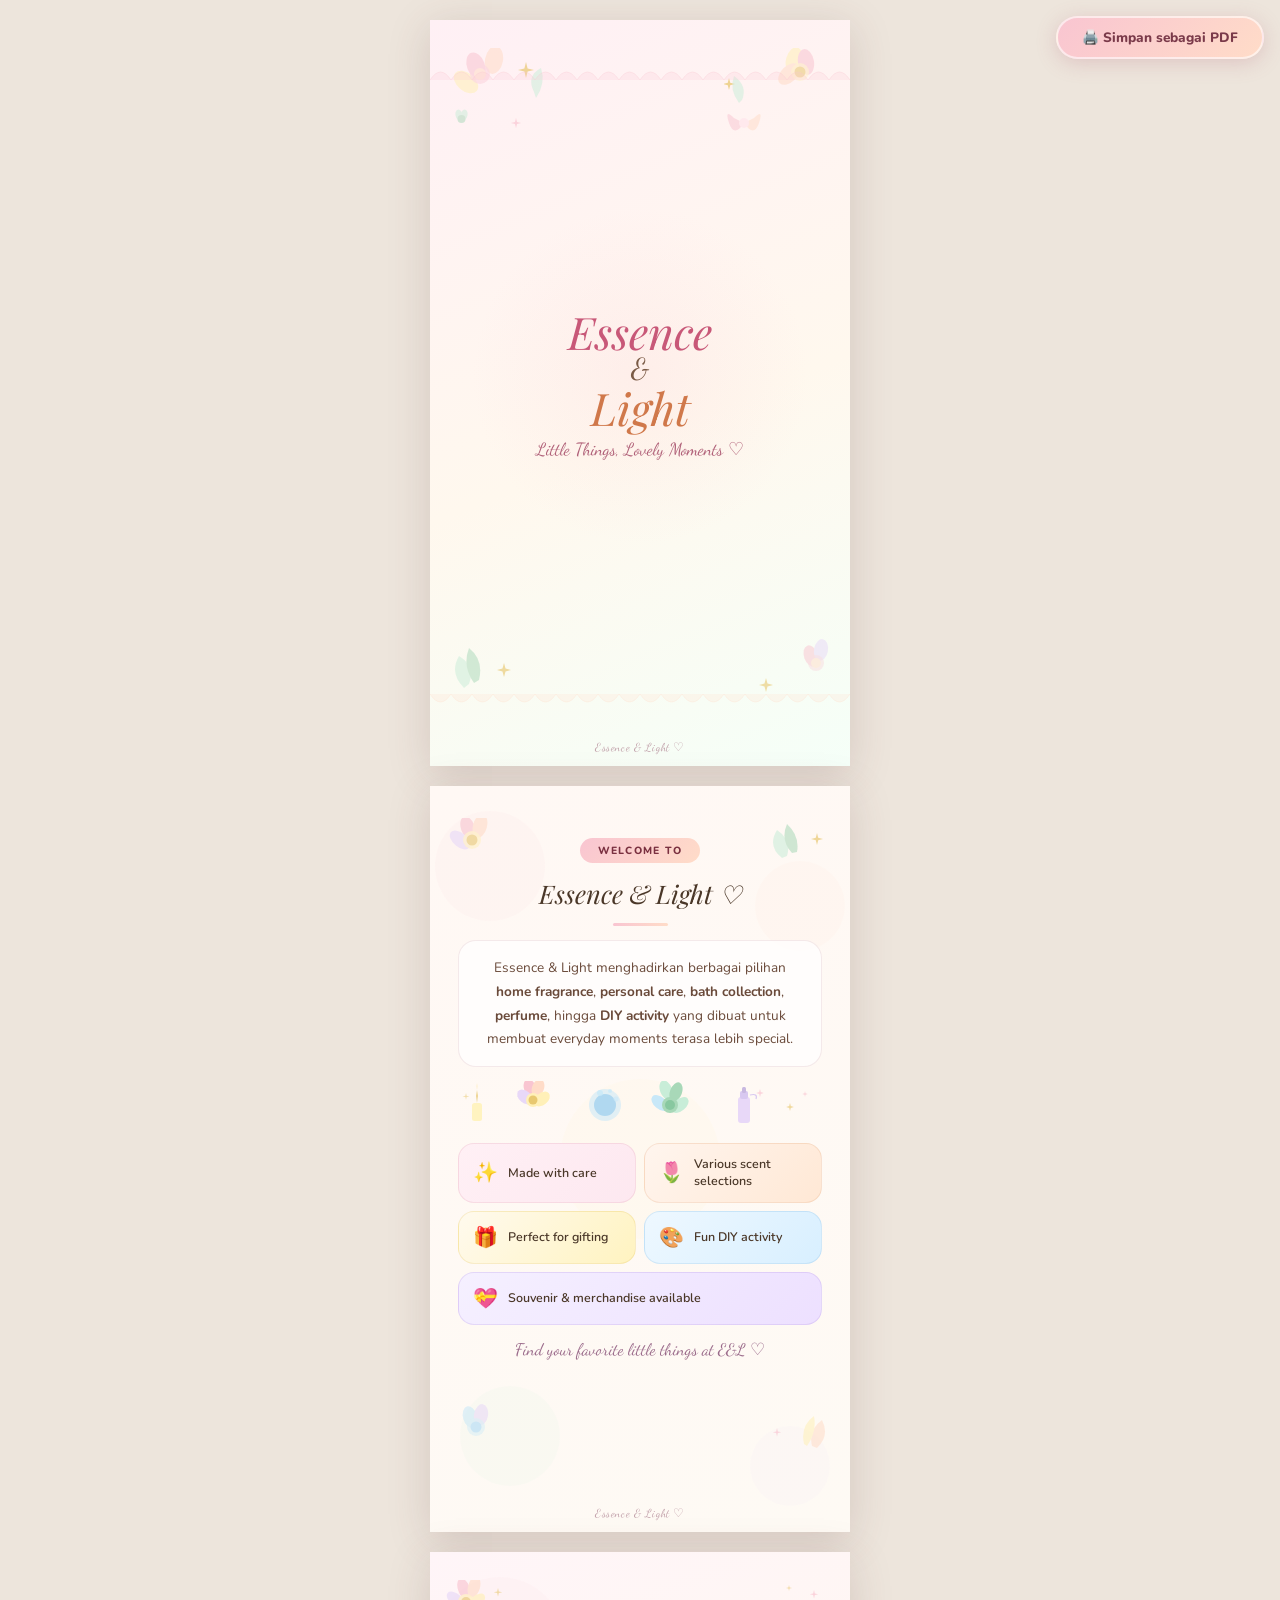
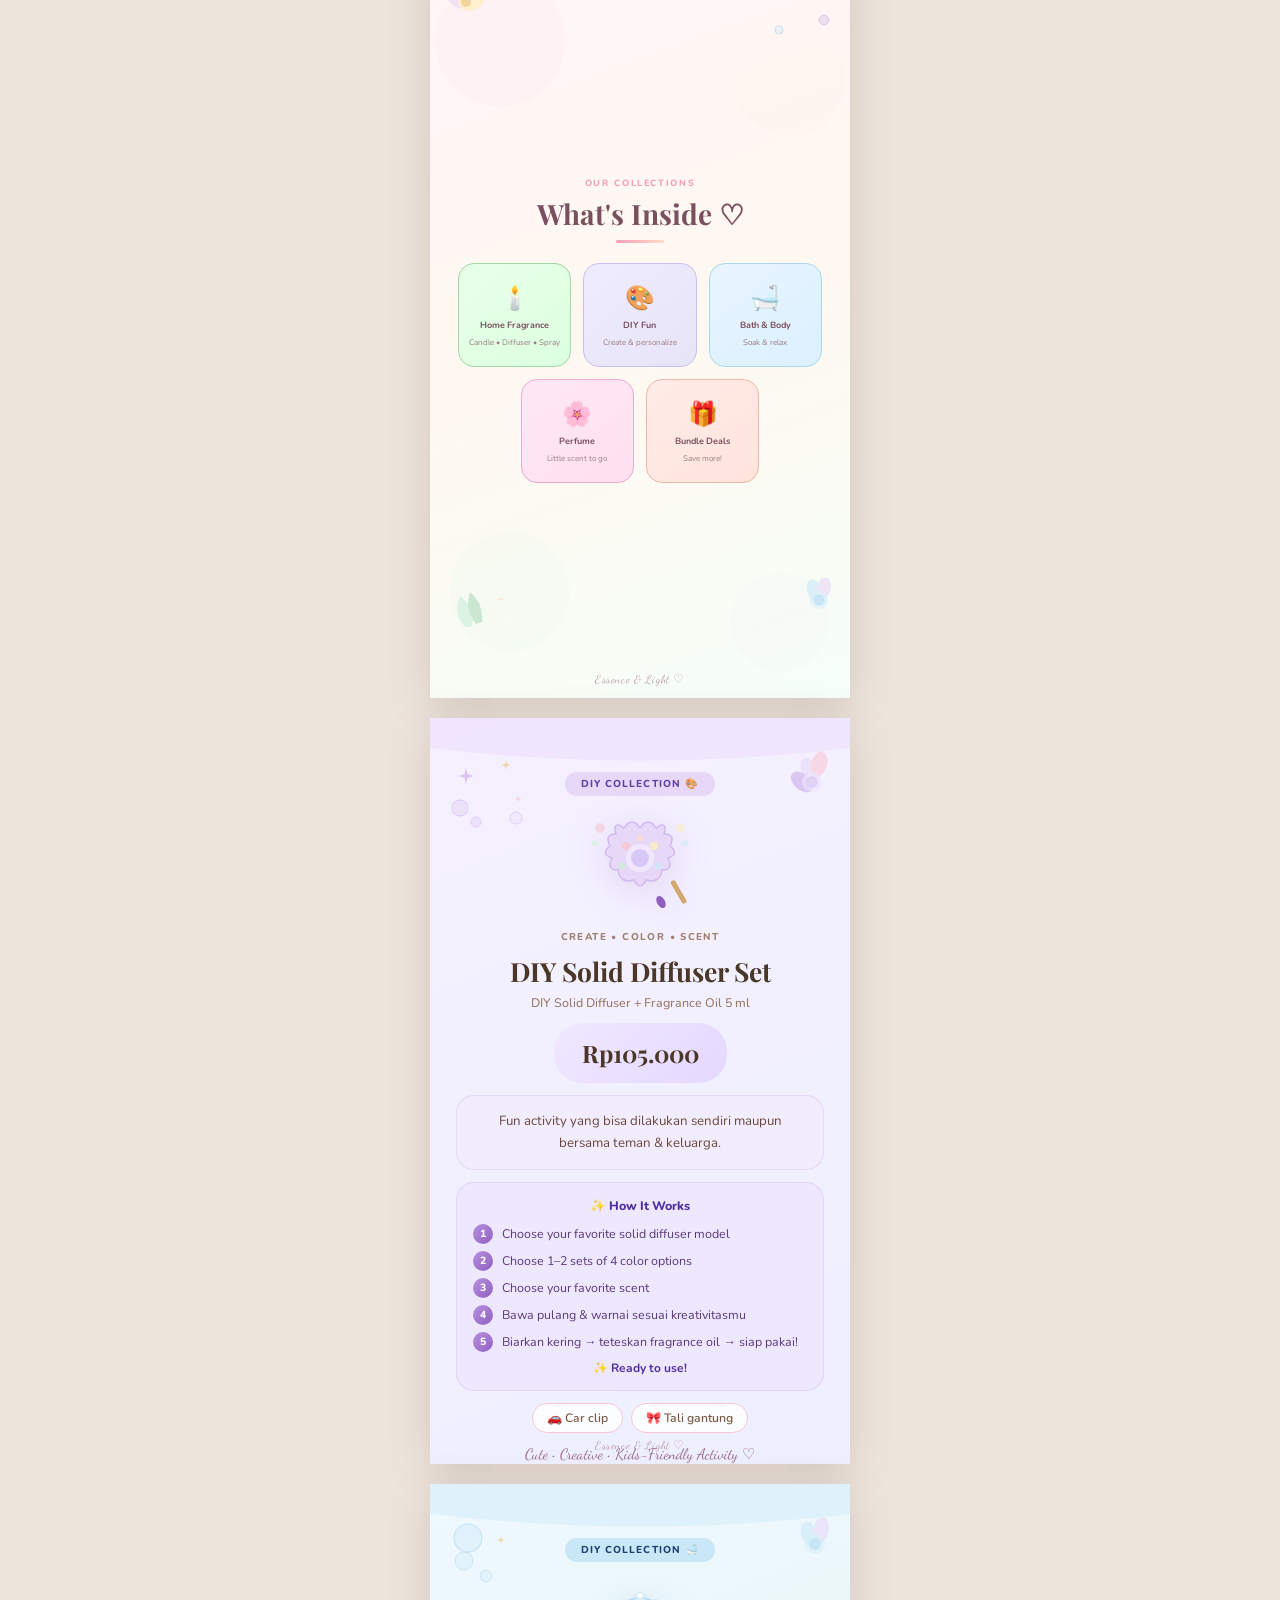
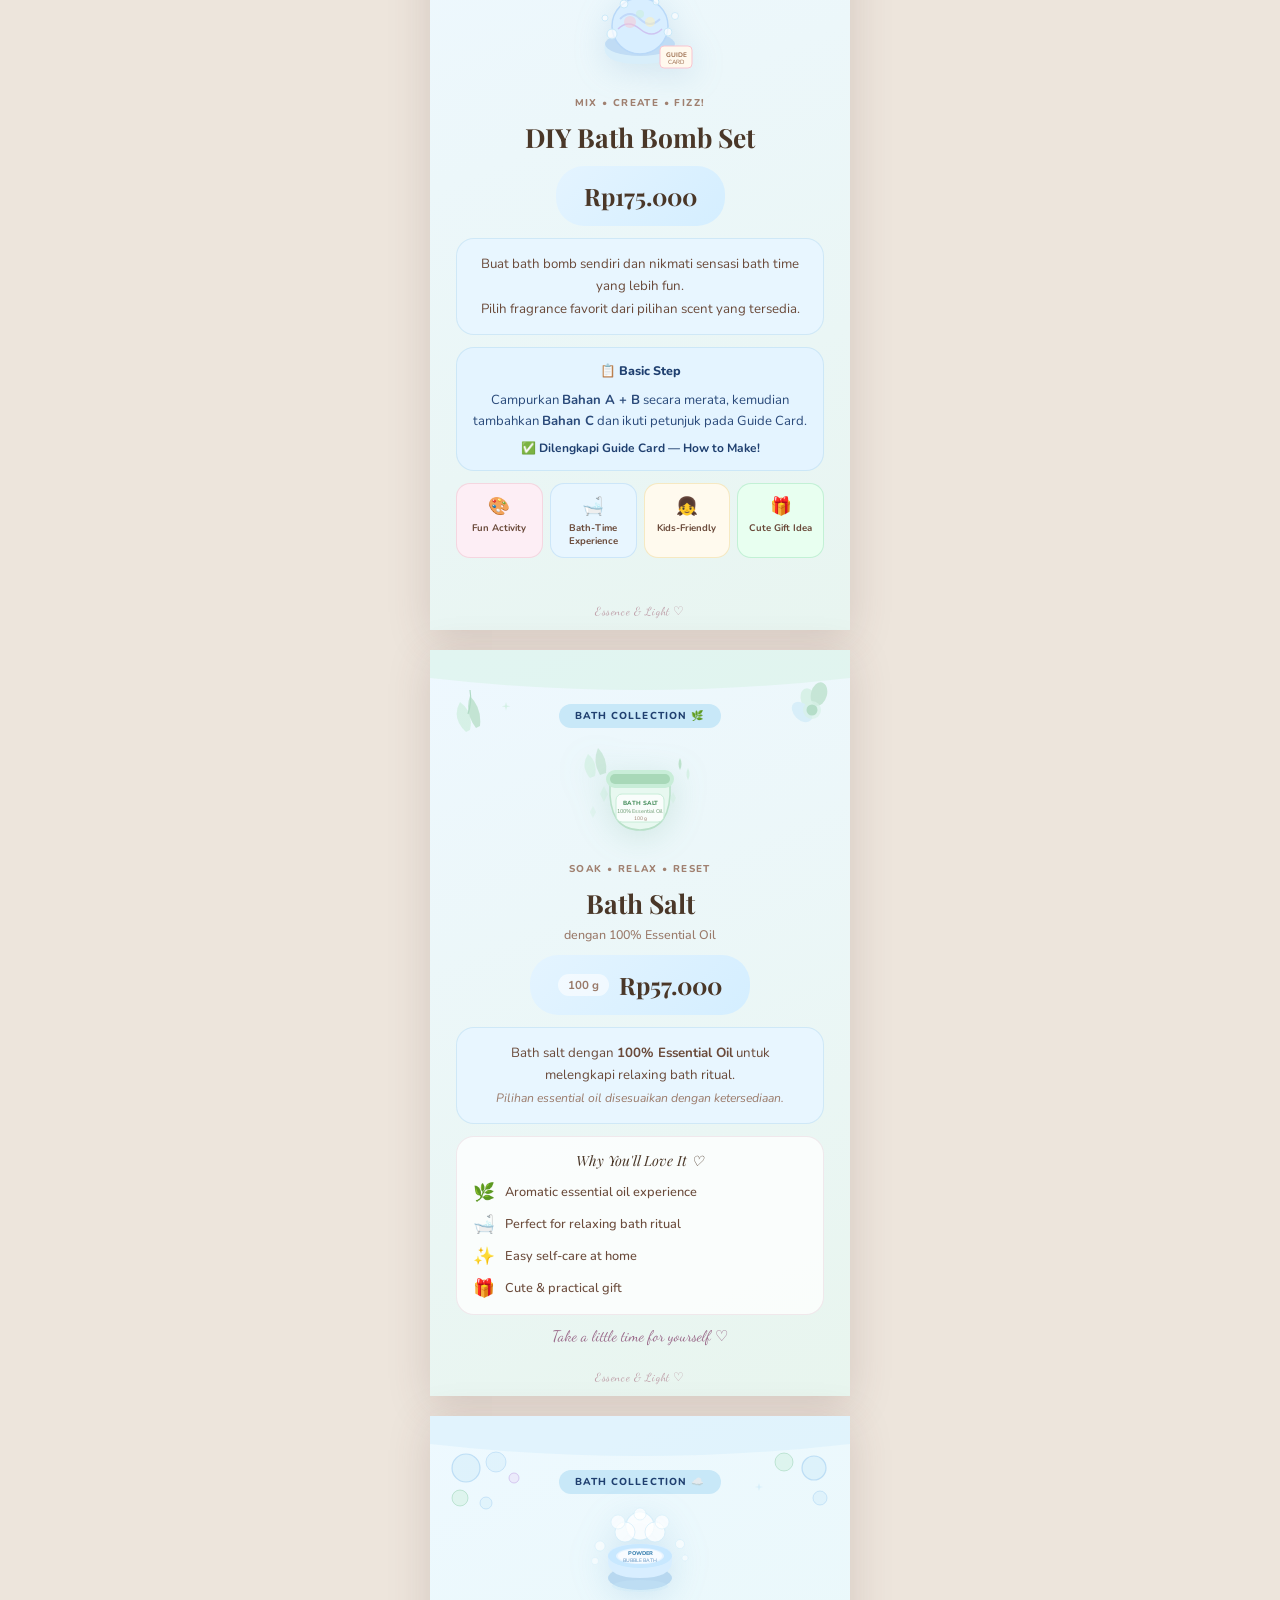
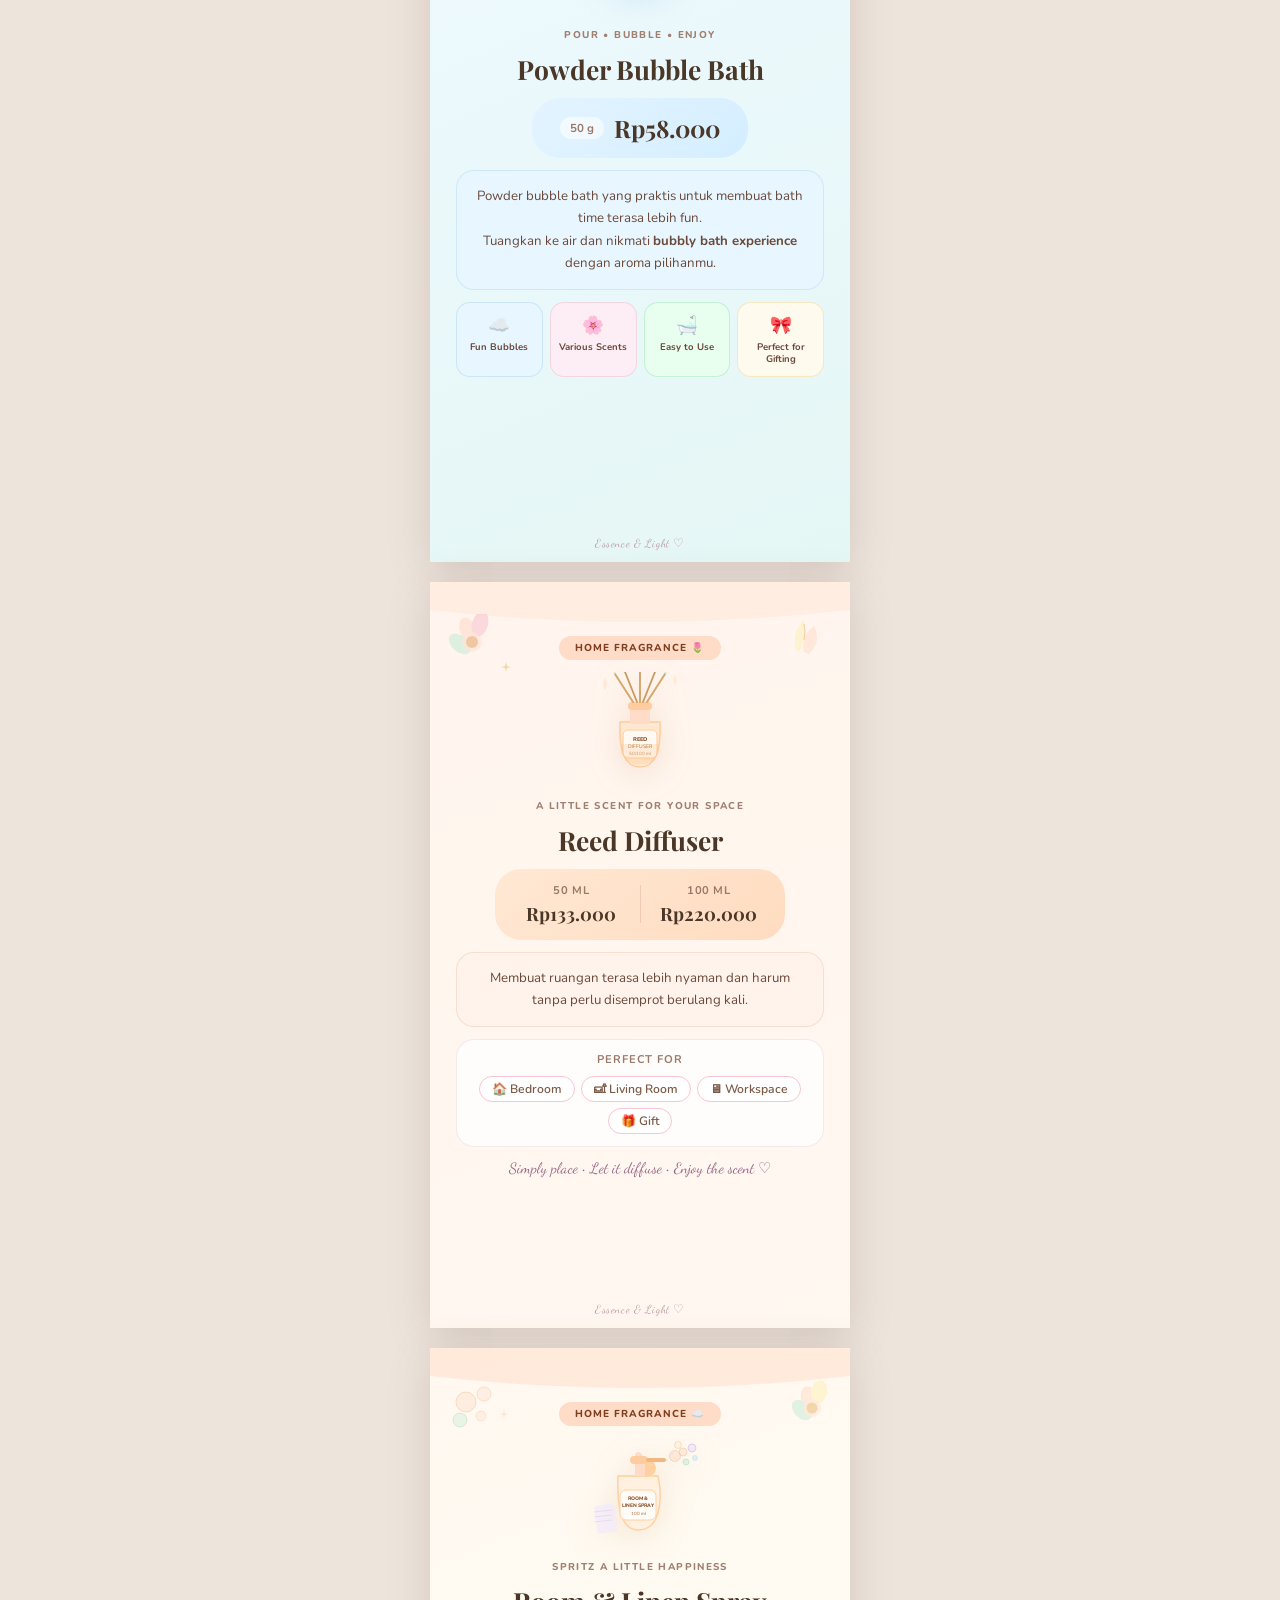
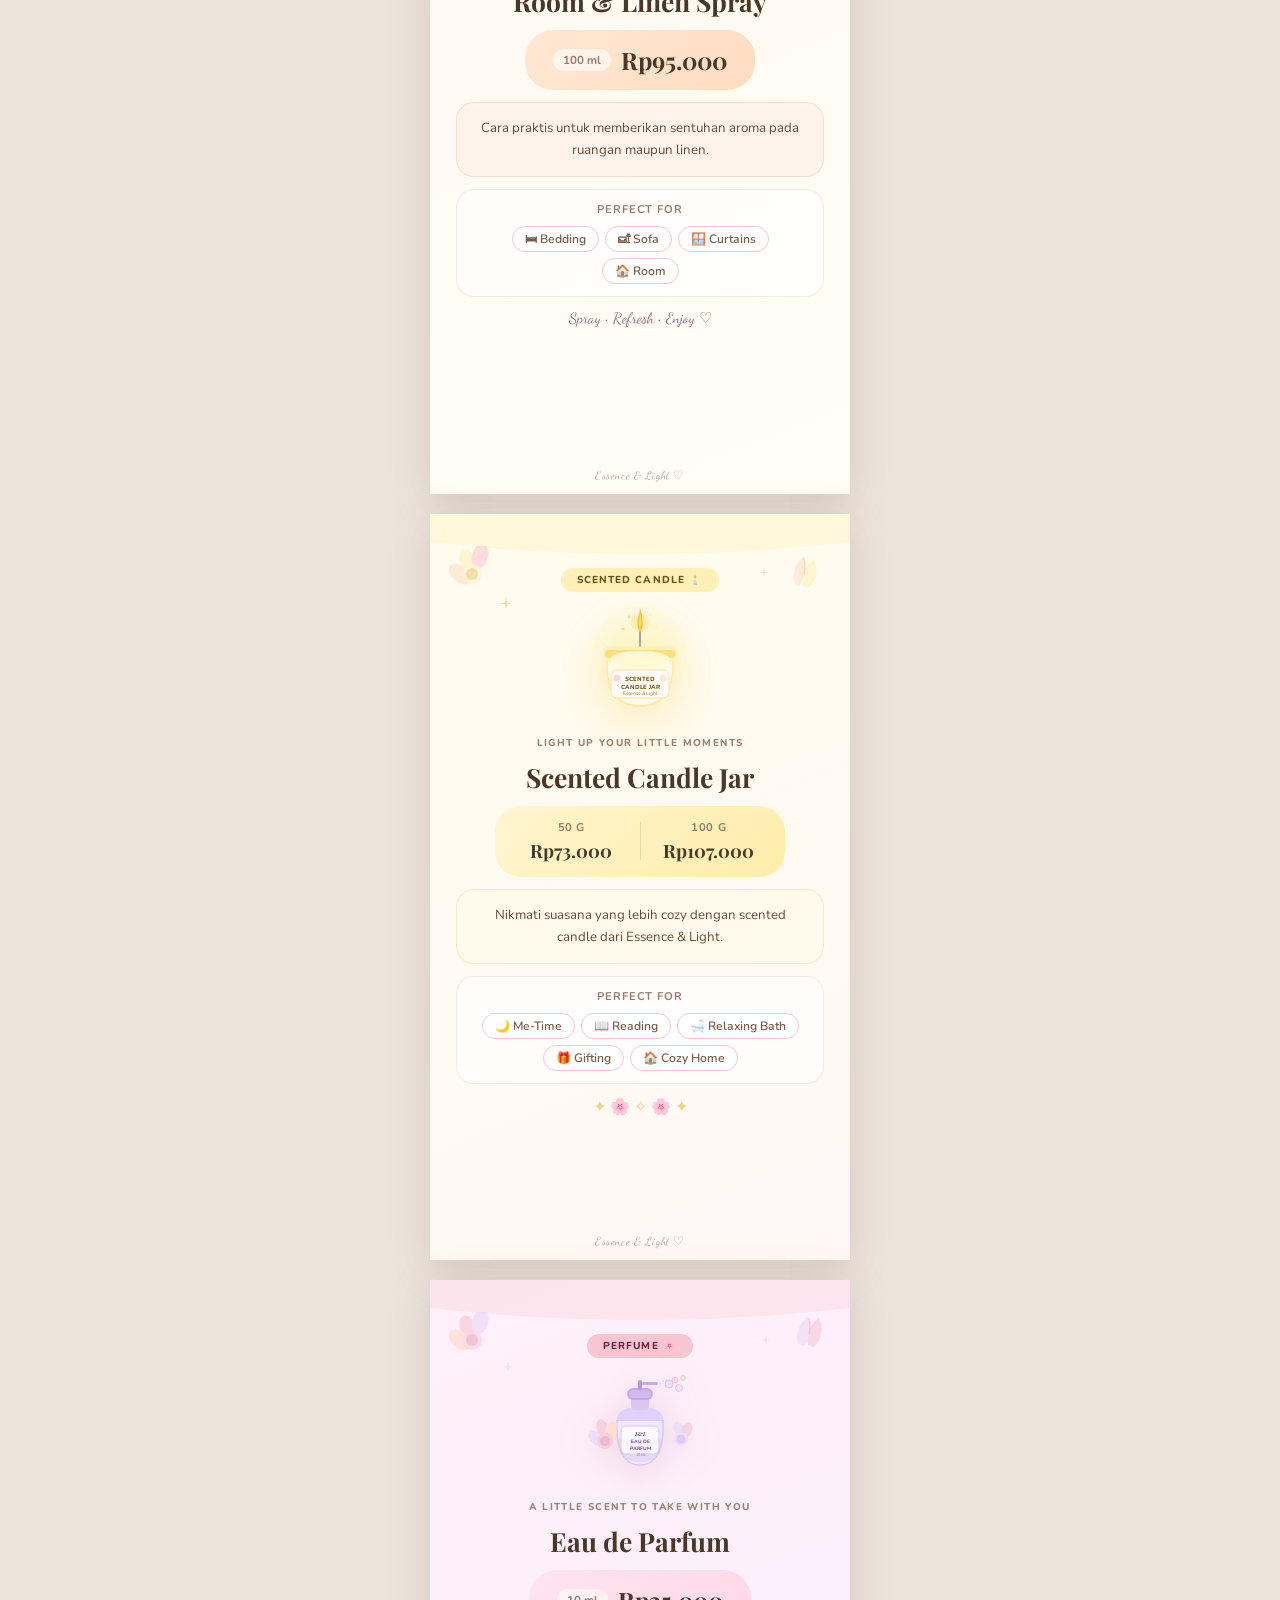
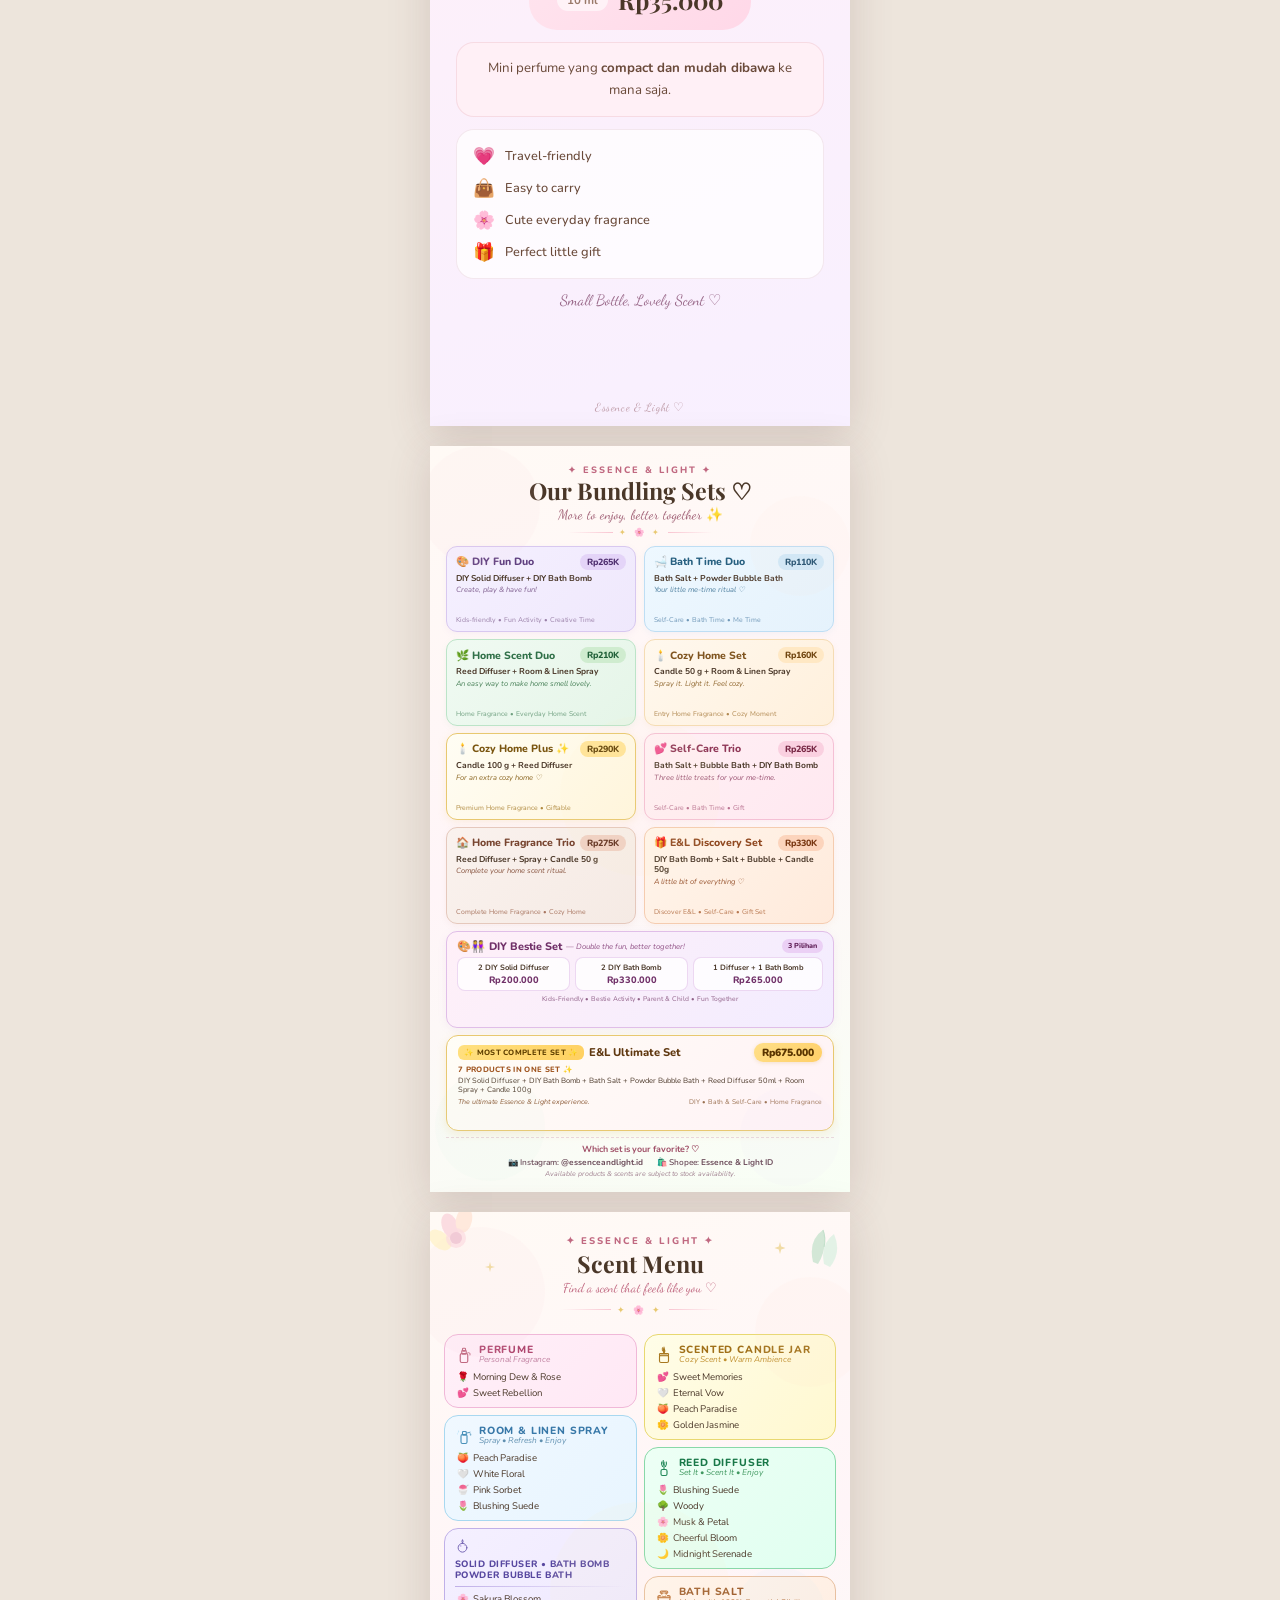
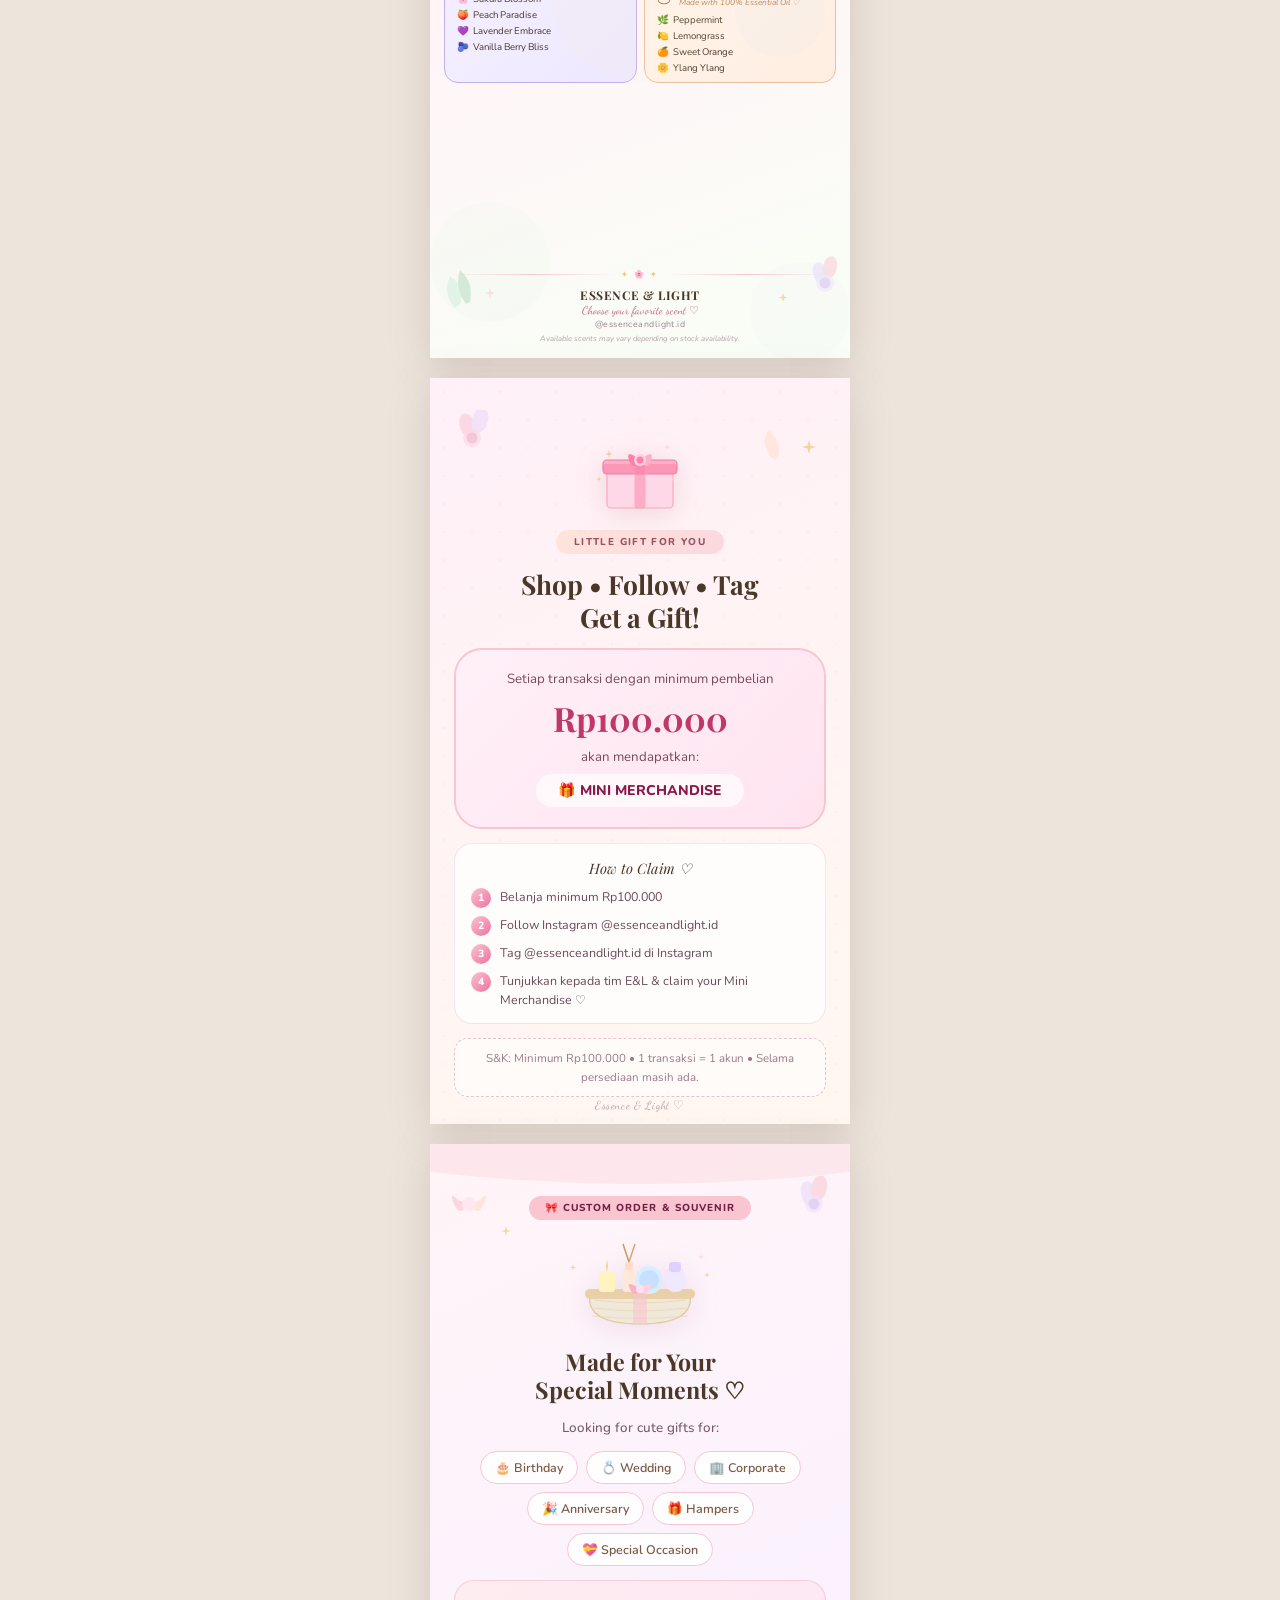
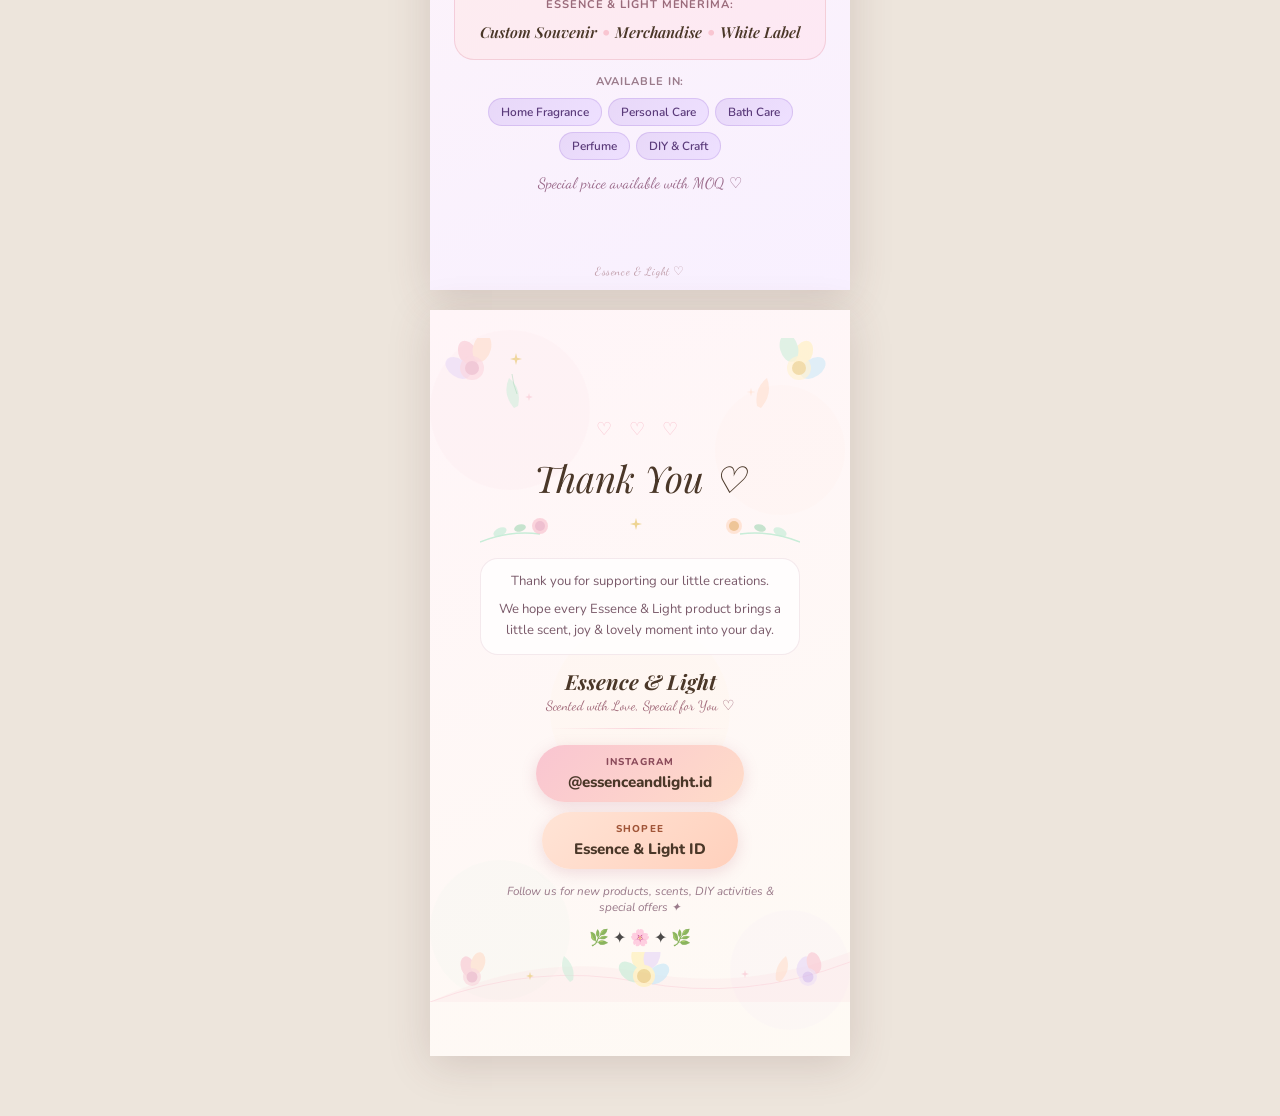
==== commit f816dc6e: "feat: render PDF version as the main index.html for GitHub Pages" ====
--- a/pdf.html
+++ b/pdf.html
@@ -2201,8 +2201,6 @@
     <div style="font-size:0.55rem;color:#9A8090;letter-spacing:0.05em;">@essenceandlight.id</div>
     <div style="font-size:0.48rem;color:#B8A0A8;margin-top:3px;font-style:italic;">Available scents may vary depending on stock availability.</div>
   </div>
-
-  <div class="page-footer-brand">Essence &amp; Light ♡</div>
 </div>
 
 
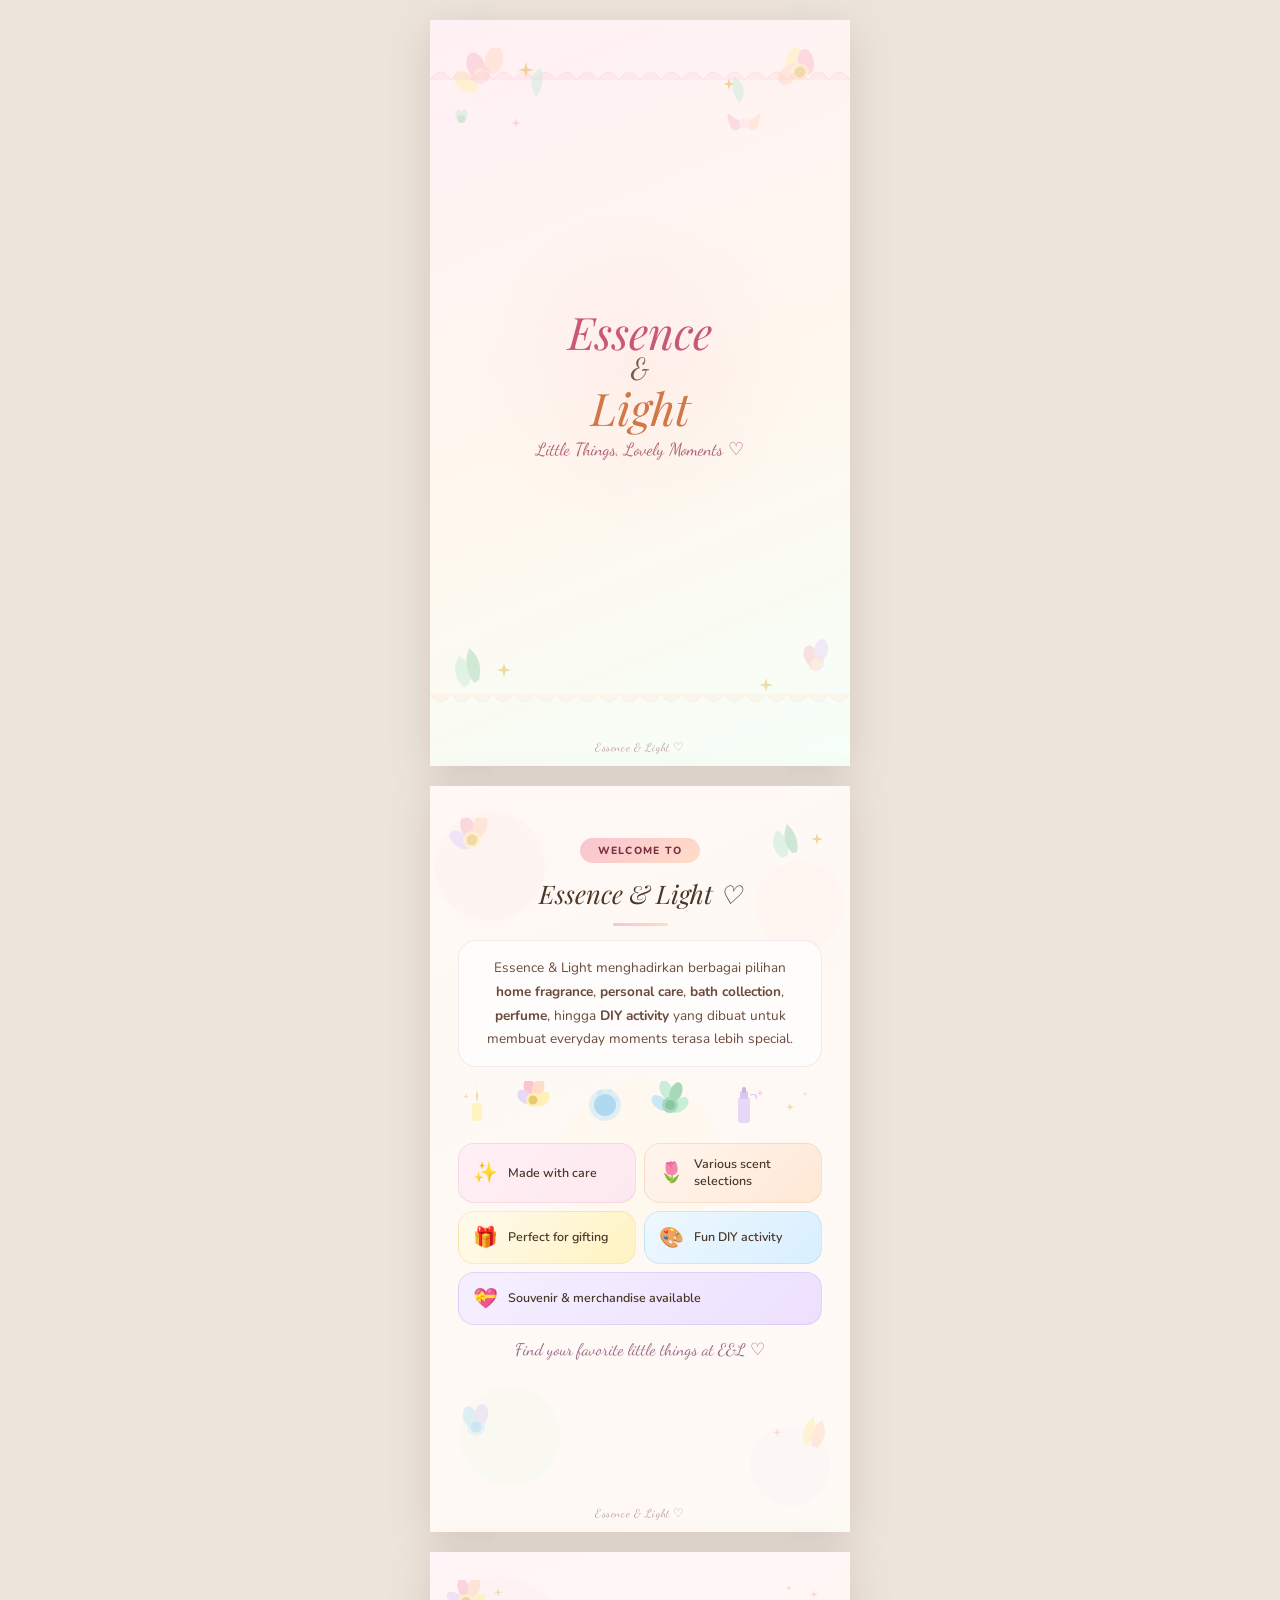
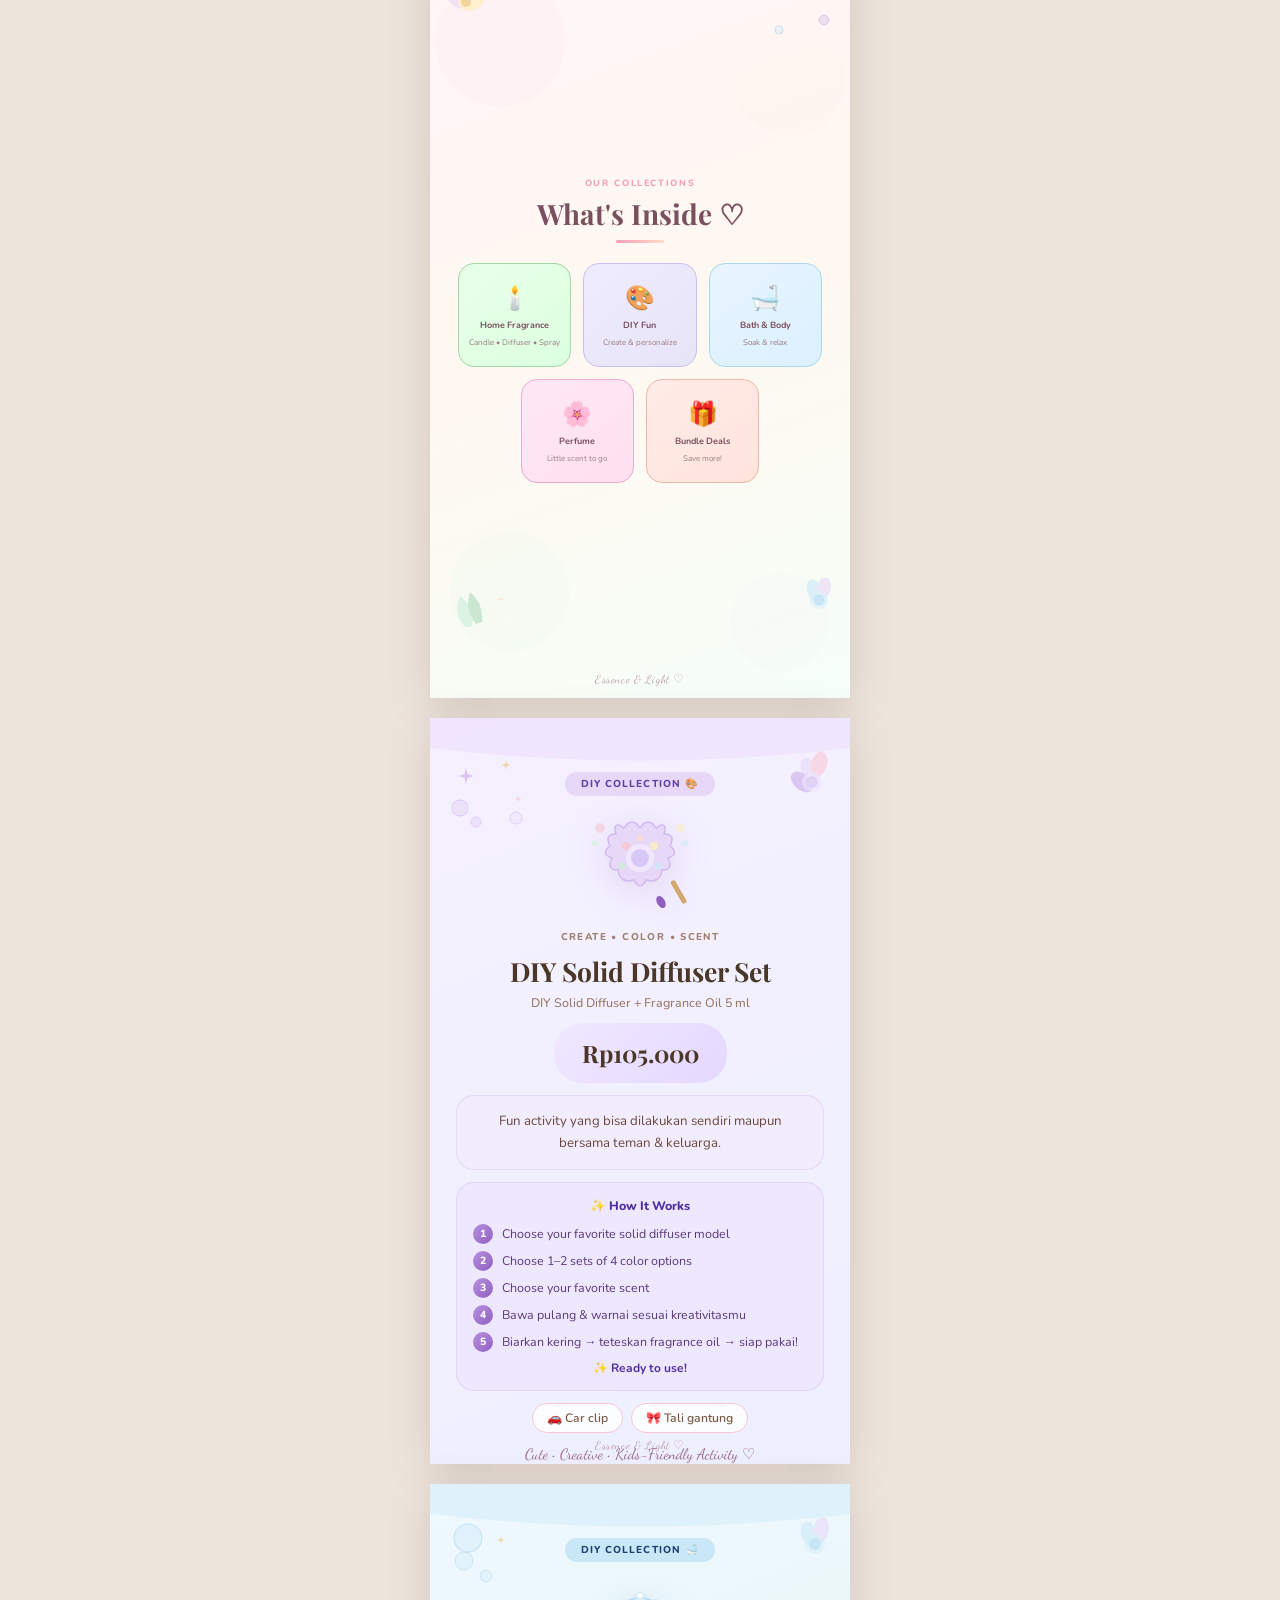
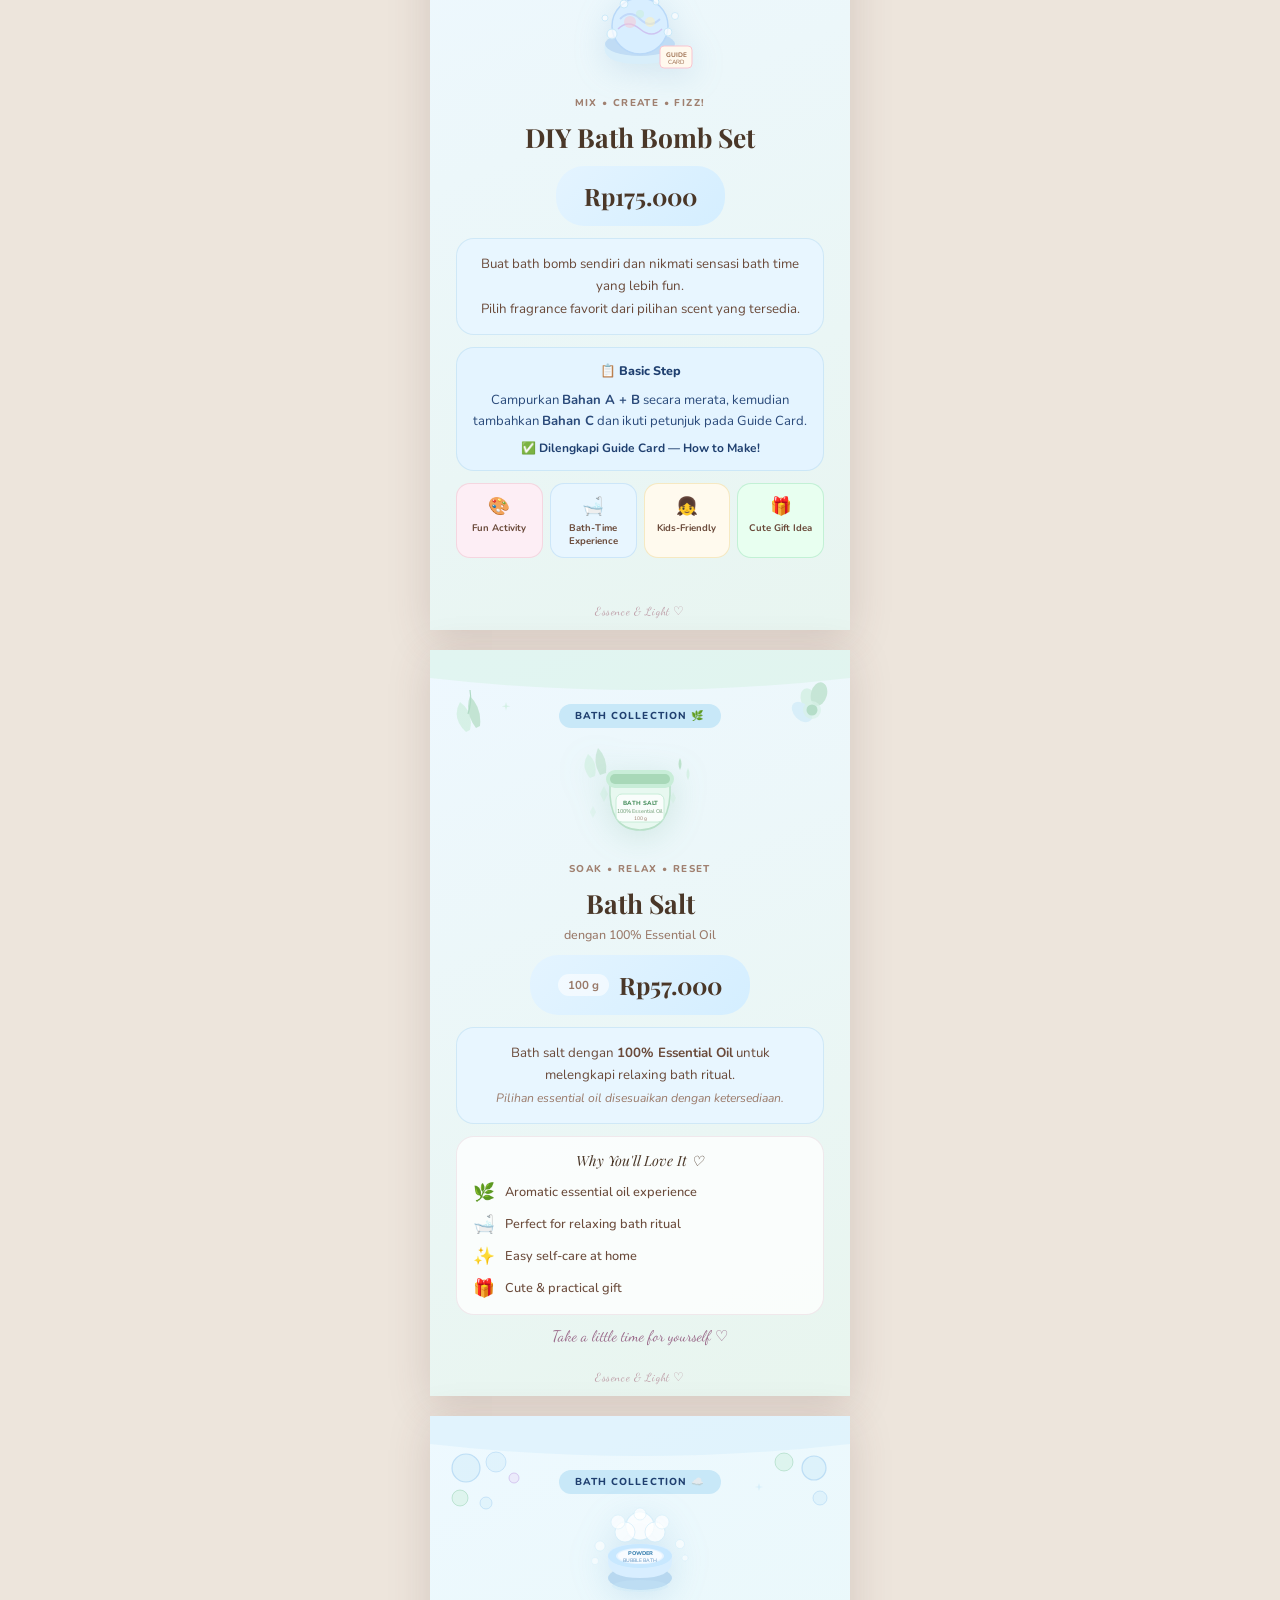
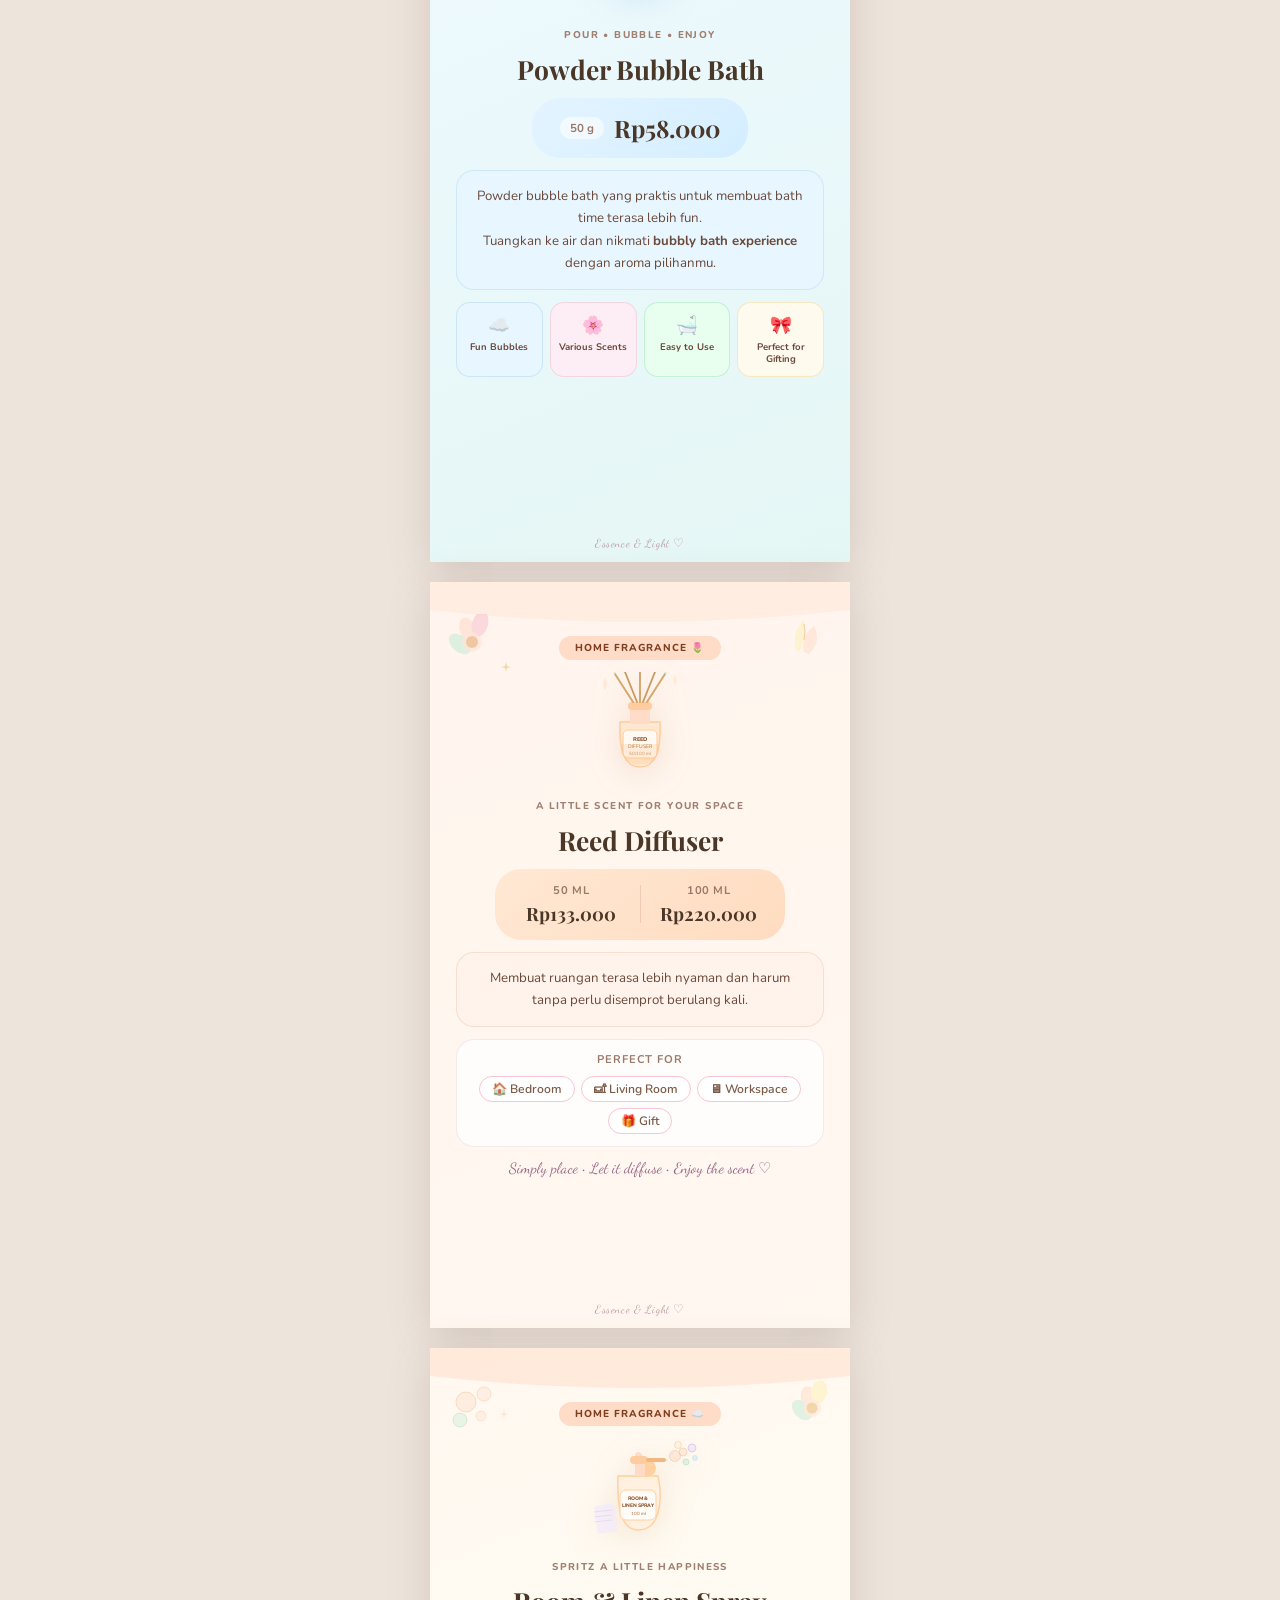
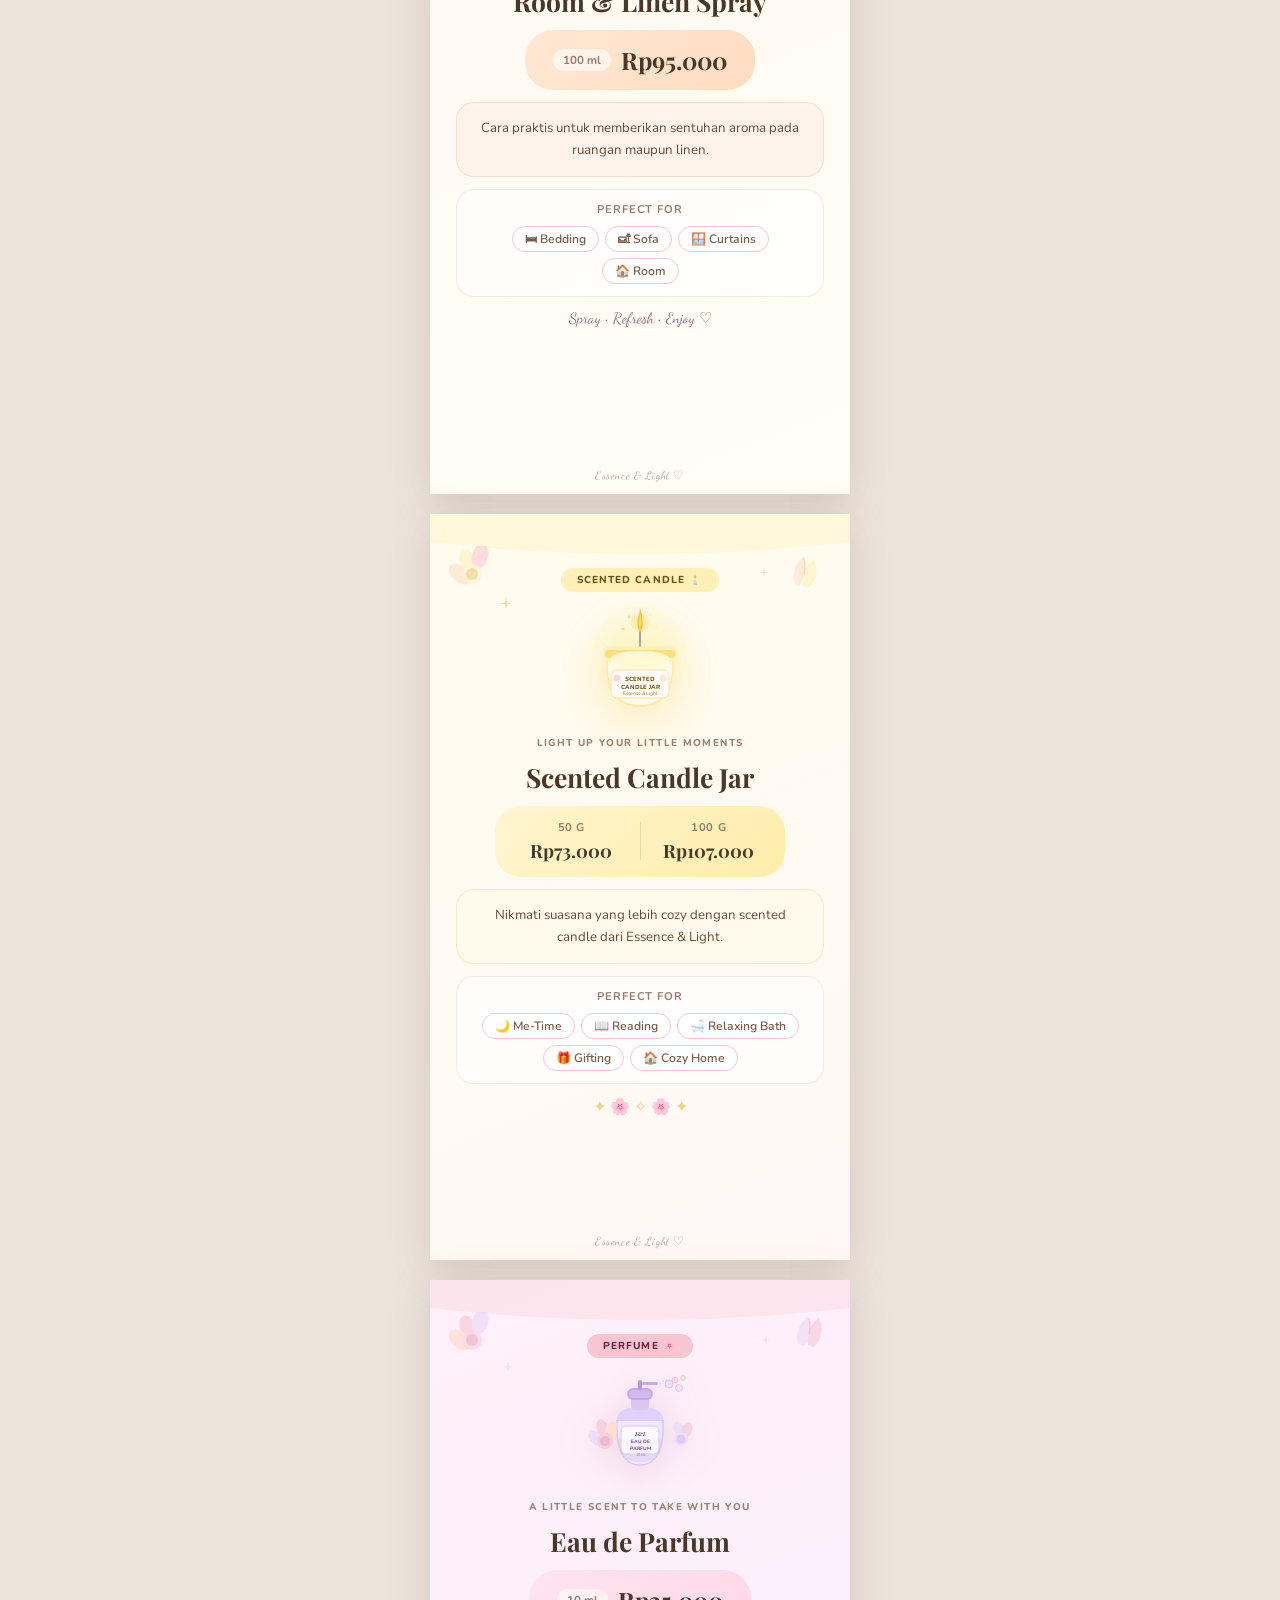
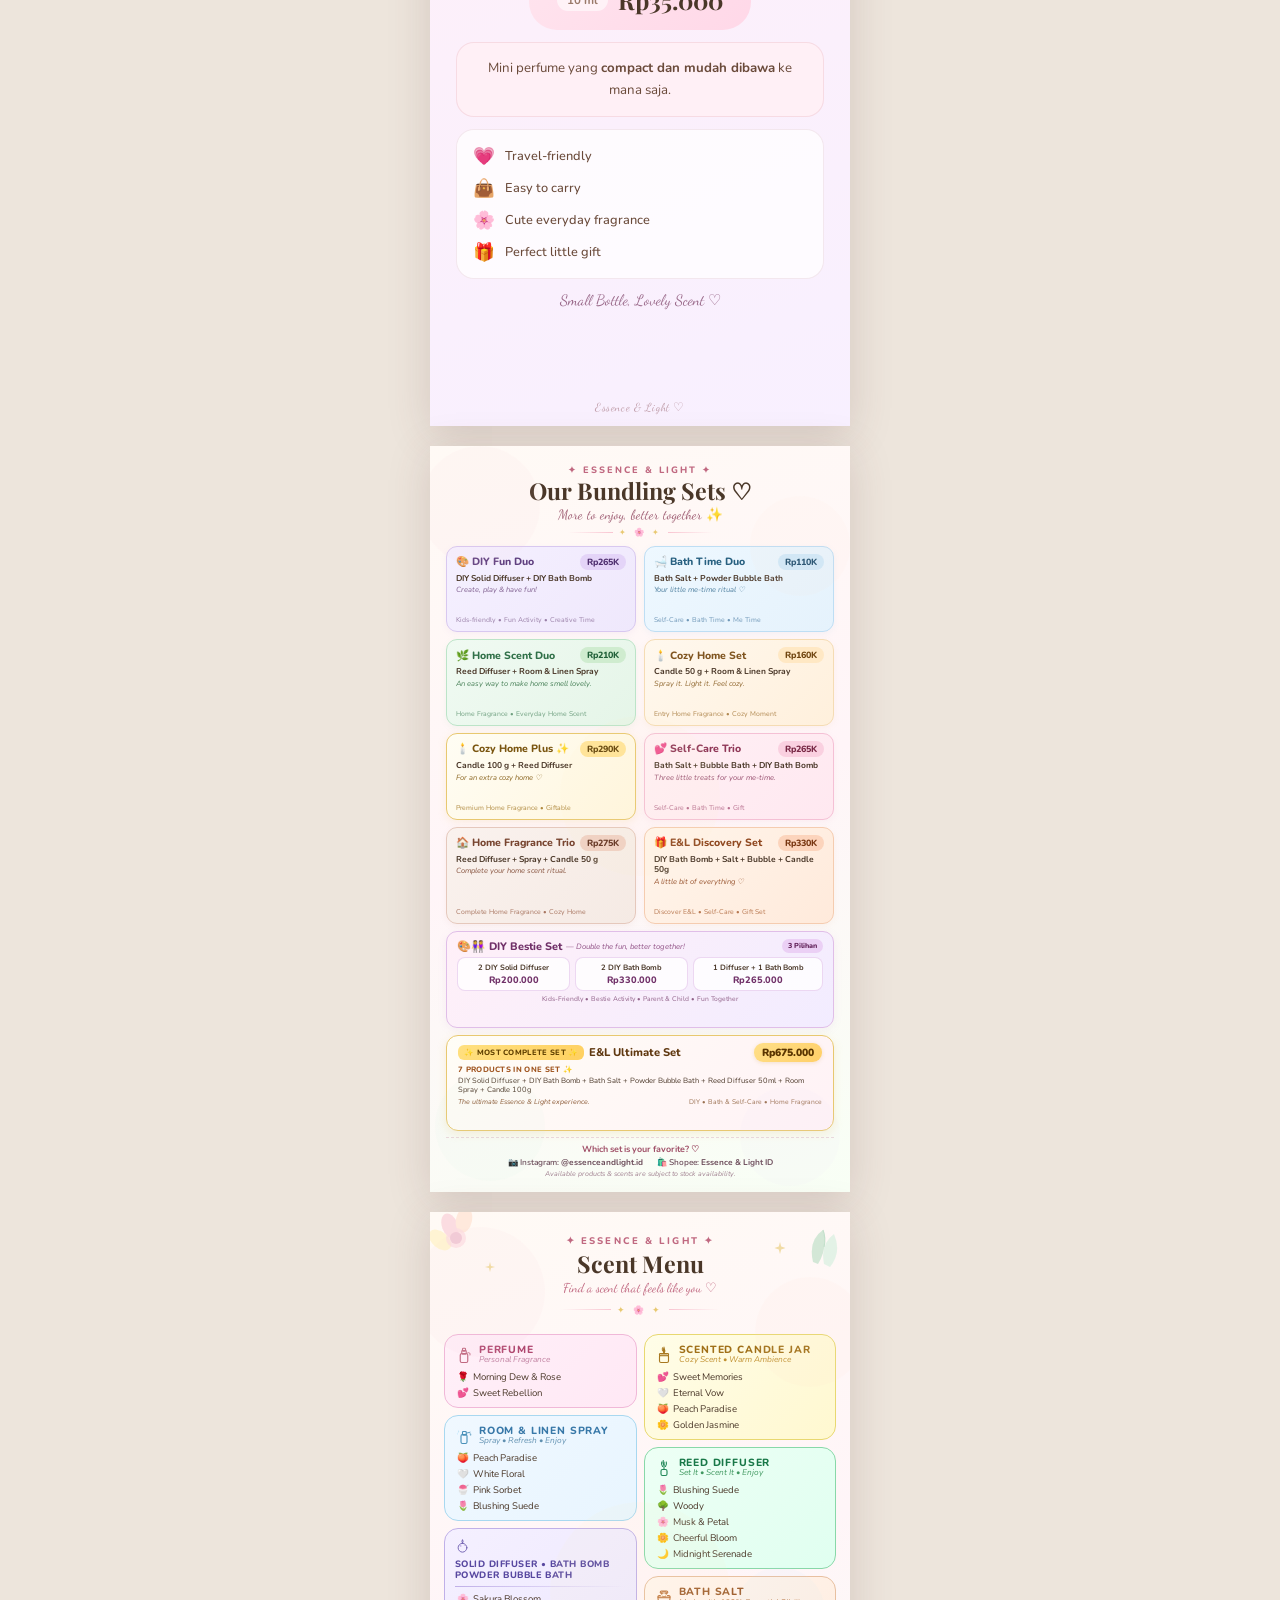
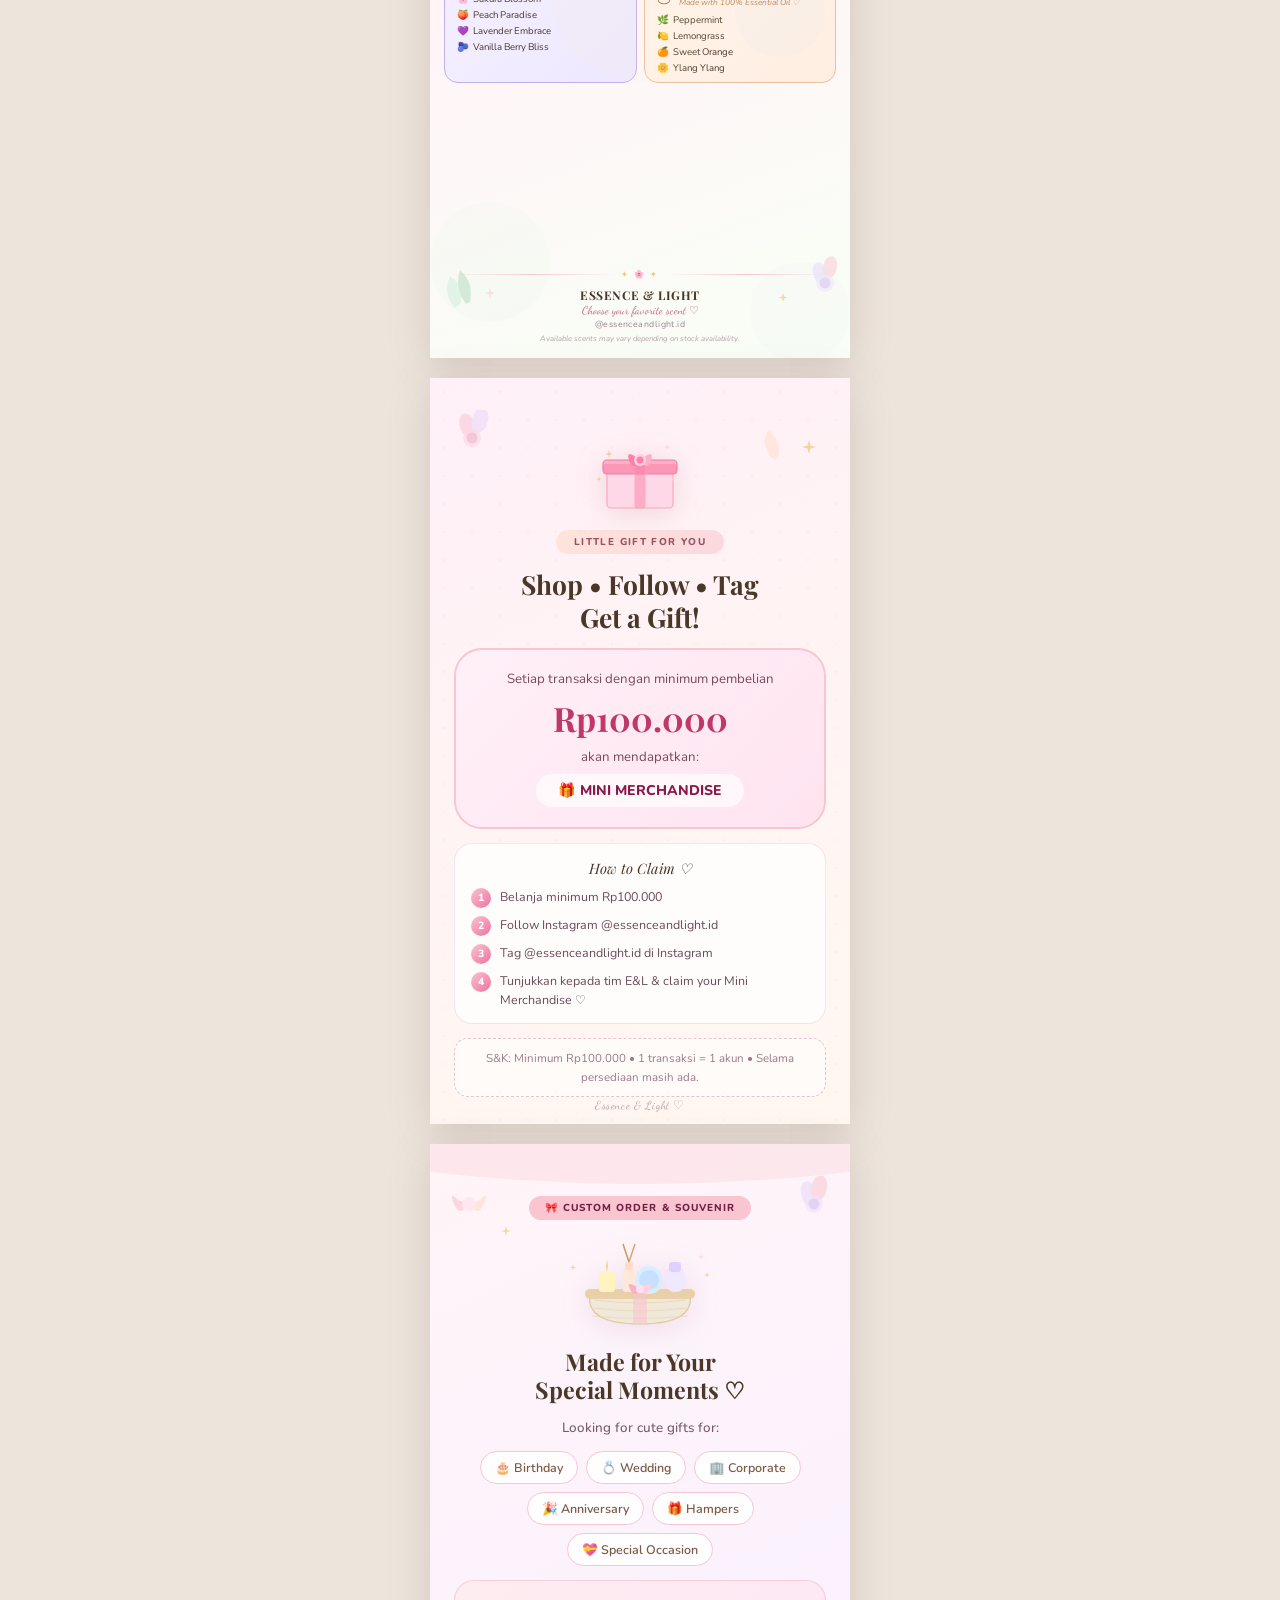
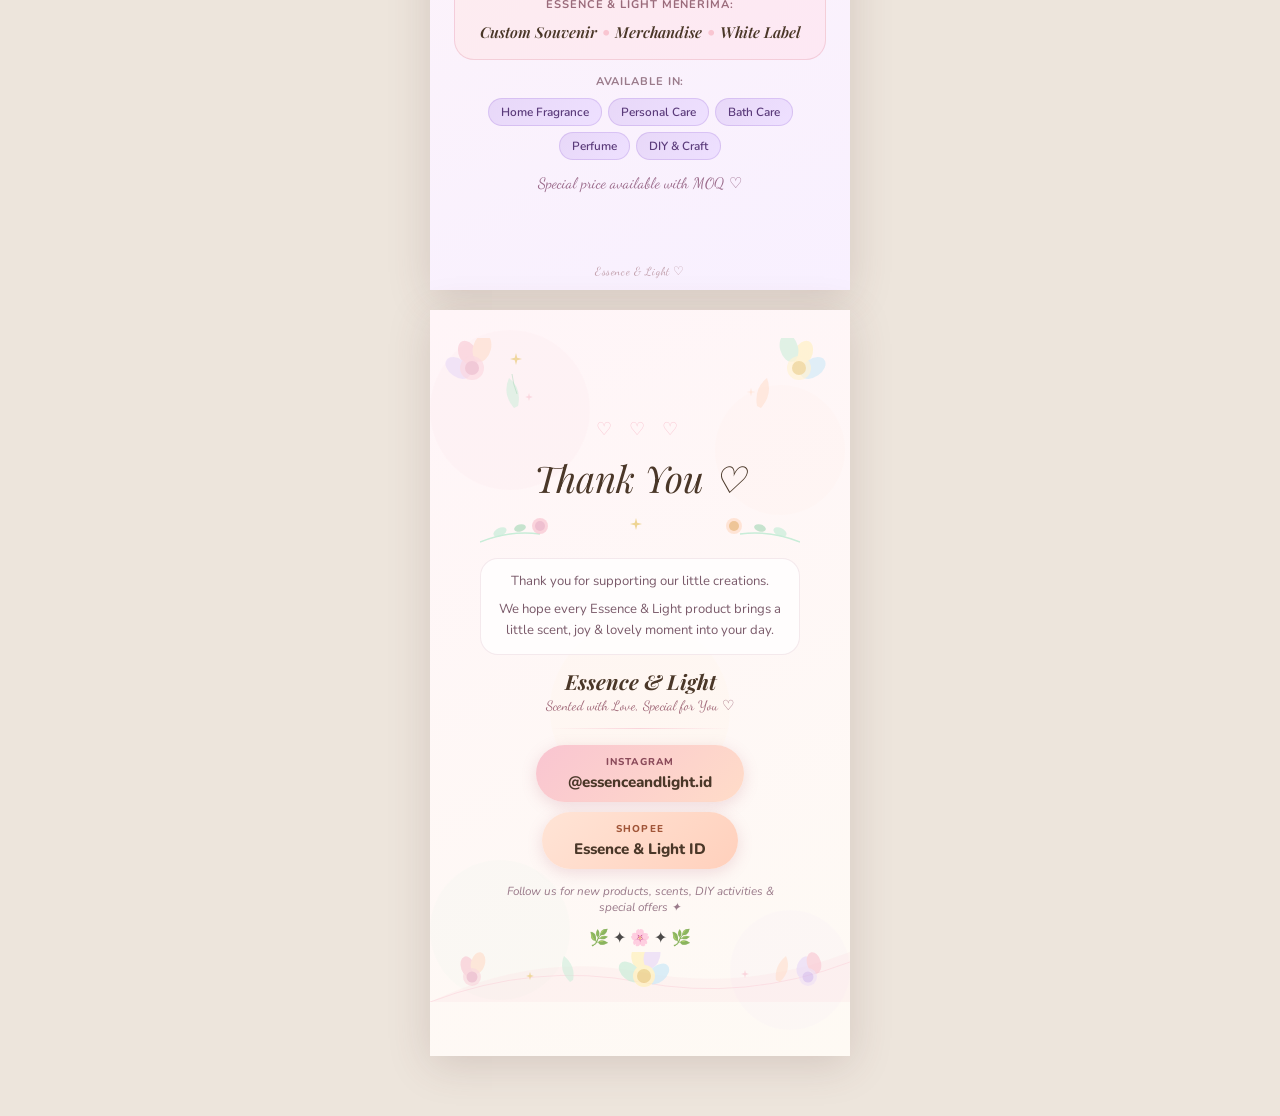
==== commit e31b44e4: "feat: remove download button and add anti-screenshot/content protection" ====
--- a/pdf.html
+++ b/pdf.html
@@ -38,7 +38,23 @@
   --ph: 746px;
 }
 
-* { margin:0; padding:0; box-sizing:border-box; -webkit-print-color-adjust: exact; print-color-adjust: exact; }
+* {
+  margin: 0;
+  padding: 0;
+  box-sizing: border-box;
+  -webkit-user-select: none;
+  -moz-user-select: none;
+  -ms-user-select: none;
+  user-select: none;
+  -webkit-touch-callout: none;
+  -webkit-user-drag: none;
+}
+
+img, svg {
+  pointer-events: none;
+  -webkit-user-drag: none;
+  user-select: none;
+}
 
 body {
   font-family: var(--ff-body);
@@ -48,30 +64,52 @@
   align-items: center;
   padding: 20px 0 60px;
   gap: 20px;
+  -webkit-user-select: none;
+  user-select: none;
 }
 
 /* ─────────────────────────────────────────────────────────
-   Print button
+   Print & Screenshot Protection
 ───────────────────────────────────────────────────────── */
-.print-btn {
+@media print {
+  html, body {
+    display: none !important;
+    visibility: hidden !important;
+  }
+}
+
+.protection-shield {
   position: fixed;
-  top: 16px; right: 16px;
-  z-index: 999;
-  background: linear-gradient(135deg, #F9C5D1, #FFDCC8);
-  border: 2px solid rgba(255,255,255,0.6);
-  border-radius: 100px;
-  padding: 10px 24px;
+  inset: 0;
+  background: rgba(237, 229, 220, 0.96);
+  backdrop-filter: blur(28px);
+  -webkit-backdrop-filter: blur(28px);
+  z-index: 9999999;
+  display: none;
+  flex-direction: column;
+  align-items: center;
+  justify-content: center;
+  gap: 12px;
+  text-align: center;
+  padding: 24px;
+  color: #7A5A45;
+  user-select: none;
+  cursor: pointer;
+}
+.protection-shield.active {
+  display: flex !important;
+}
+.shield-brand {
+  font-family: var(--ff-display);
+  font-size: 1.8rem;
+  color: #C85878;
+}
+.shield-msg {
   font-family: var(--ff-body);
-  font-size: 0.85rem;
-  font-weight: 800;
-  color: #7A3A4A;
-  cursor: pointer;
-  box-shadow: 0 4px 20px rgba(180,100,120,0.25);
-  transition: transform 0.2s ease;
-}
-.print-btn:hover { transform: scale(1.05); }
-
-@media print { .print-btn { display: none; } }
+  font-size: 0.95rem;
+  font-weight: 700;
+  color: #4A3728;
+}
 
 /* ─────────────────────────────────────────────────────────
    Page base
@@ -783,8 +821,6 @@
   </style>
 </head>
 <body>
-
-<button class="print-btn" onclick="window.print()">🖨️ Simpan sebagai PDF</button>
 
 <!-- ══════════════════════════════════════════════════════
      PAGE 1 — COVER
@@ -2529,5 +2565,106 @@
   </div>
 </div>
 
+<!-- ══════════════════════════════════════════════════════
+     SCREENSHOT & CONTENT PROTECTION SHIELD
+══════════════════════════════════════════════════════ -->
+<div id="protectionShield" class="protection-shield">
+  <div class="shield-brand">Essence &amp; Light ♡</div>
+  <div class="shield-msg">
+    🔒 Katalog ini dilindungi hak cipta.<br/>
+    <span style="font-size:0.8rem;font-weight:500;color:#9A8090;">Klik pada layar untuk melanjutkan melihat katalog.</span>
+  </div>
+</div>
+
+<script>
+(function() {
+  'use strict';
+  const shield = document.getElementById('protectionShield');
+  let shieldTimeout;
+
+  function triggerShield(duration) {
+    if (shield) {
+      shield.classList.add('active');
+      clearTimeout(shieldTimeout);
+      if (duration) {
+        shieldTimeout = setTimeout(() => {
+          shield.classList.remove('active');
+        }, duration);
+      }
+    }
+  }
+
+  function hideShield() {
+    if (shield) {
+      shield.classList.remove('active');
+    }
+  }
+
+  // Dismiss shield on click
+  if (shield) {
+    shield.addEventListener('click', hideShield);
+    shield.addEventListener('touchstart', hideShield, { passive: true });
+  }
+
+  // Disable Right-Click Context Menu
+  document.addEventListener('contextmenu', e => e.preventDefault());
+
+  // Disable Dragging images/SVGs
+  document.addEventListener('dragstart', e => e.preventDefault());
+
+  // Window Blur / Tab switch / Screenshot tool trigger (Snipping tool, screen recorders)
+  window.addEventListener('blur', () => triggerShield());
+  window.addEventListener('focus', hideShield);
+  document.addEventListener('visibilitychange', () => {
+    if (document.hidden) {
+      triggerShield();
+    } else {
+      hideShield();
+    }
+  });
+
+  // Keyboard protection (PrintScreen, Ctrl+P, Cmd+P, Ctrl+S, Cmd+S, DevTools)
+  window.addEventListener('keydown', (e) => {
+    const key = e.key ? e.key.toLowerCase() : '';
+
+    // PrintScreen key
+    if (e.key === 'PrintScreen' || e.keyCode === 44) {
+      triggerShield(3000);
+      if (navigator.clipboard && navigator.clipboard.writeText) {
+        navigator.clipboard.writeText('');
+      }
+      e.preventDefault();
+      return;
+    }
+
+    // Ctrl/Cmd + P (Print), S (Save), U (Source code), C (Copy), A (Select all)
+    if ((e.ctrlKey || e.metaKey) && ['p', 's', 'u', 'c', 'a'].includes(key)) {
+      e.preventDefault();
+      triggerShield(2000);
+      return;
+    }
+
+    // DevTools (F12, Ctrl+Shift+I, Cmd+Opt+I, Ctrl+Shift+J, Cmd+Opt+J, Ctrl+Shift+C)
+    if (e.key === 'F12' ||
+        ((e.ctrlKey || e.metaKey) && e.shiftKey && ['i', 'j', 'c'].includes(key)) ||
+        ((e.ctrlKey || e.metaKey) && e.altKey && ['i', 'j', 'c'].includes(key))) {
+      e.preventDefault();
+      triggerShield(2000);
+      return;
+    }
+  });
+
+  // Keyup for PrintScreen
+  window.addEventListener('keyup', (e) => {
+    if (e.key === 'PrintScreen' || e.keyCode === 44) {
+      triggerShield(3000);
+      if (navigator.clipboard && navigator.clipboard.writeText) {
+        navigator.clipboard.writeText('');
+      }
+    }
+  });
+})();
+</script>
+
 </body>
 </html>
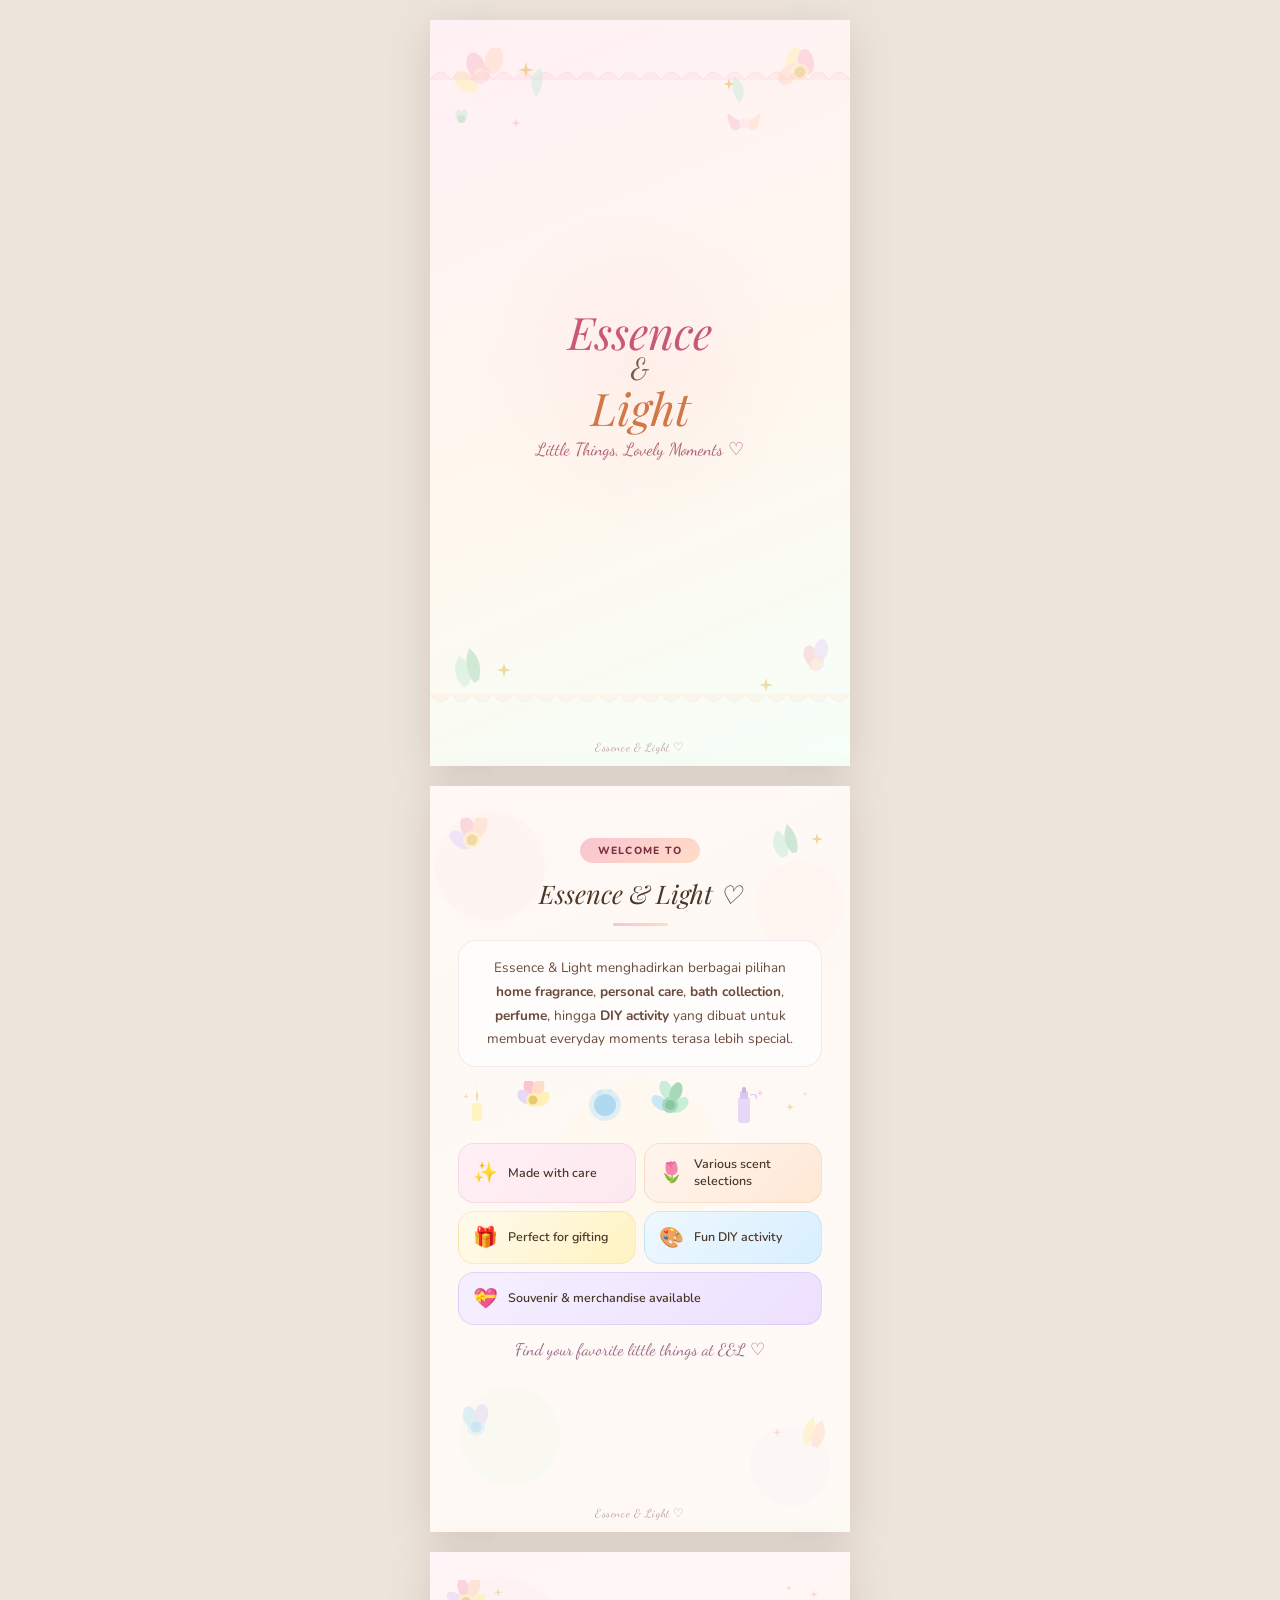
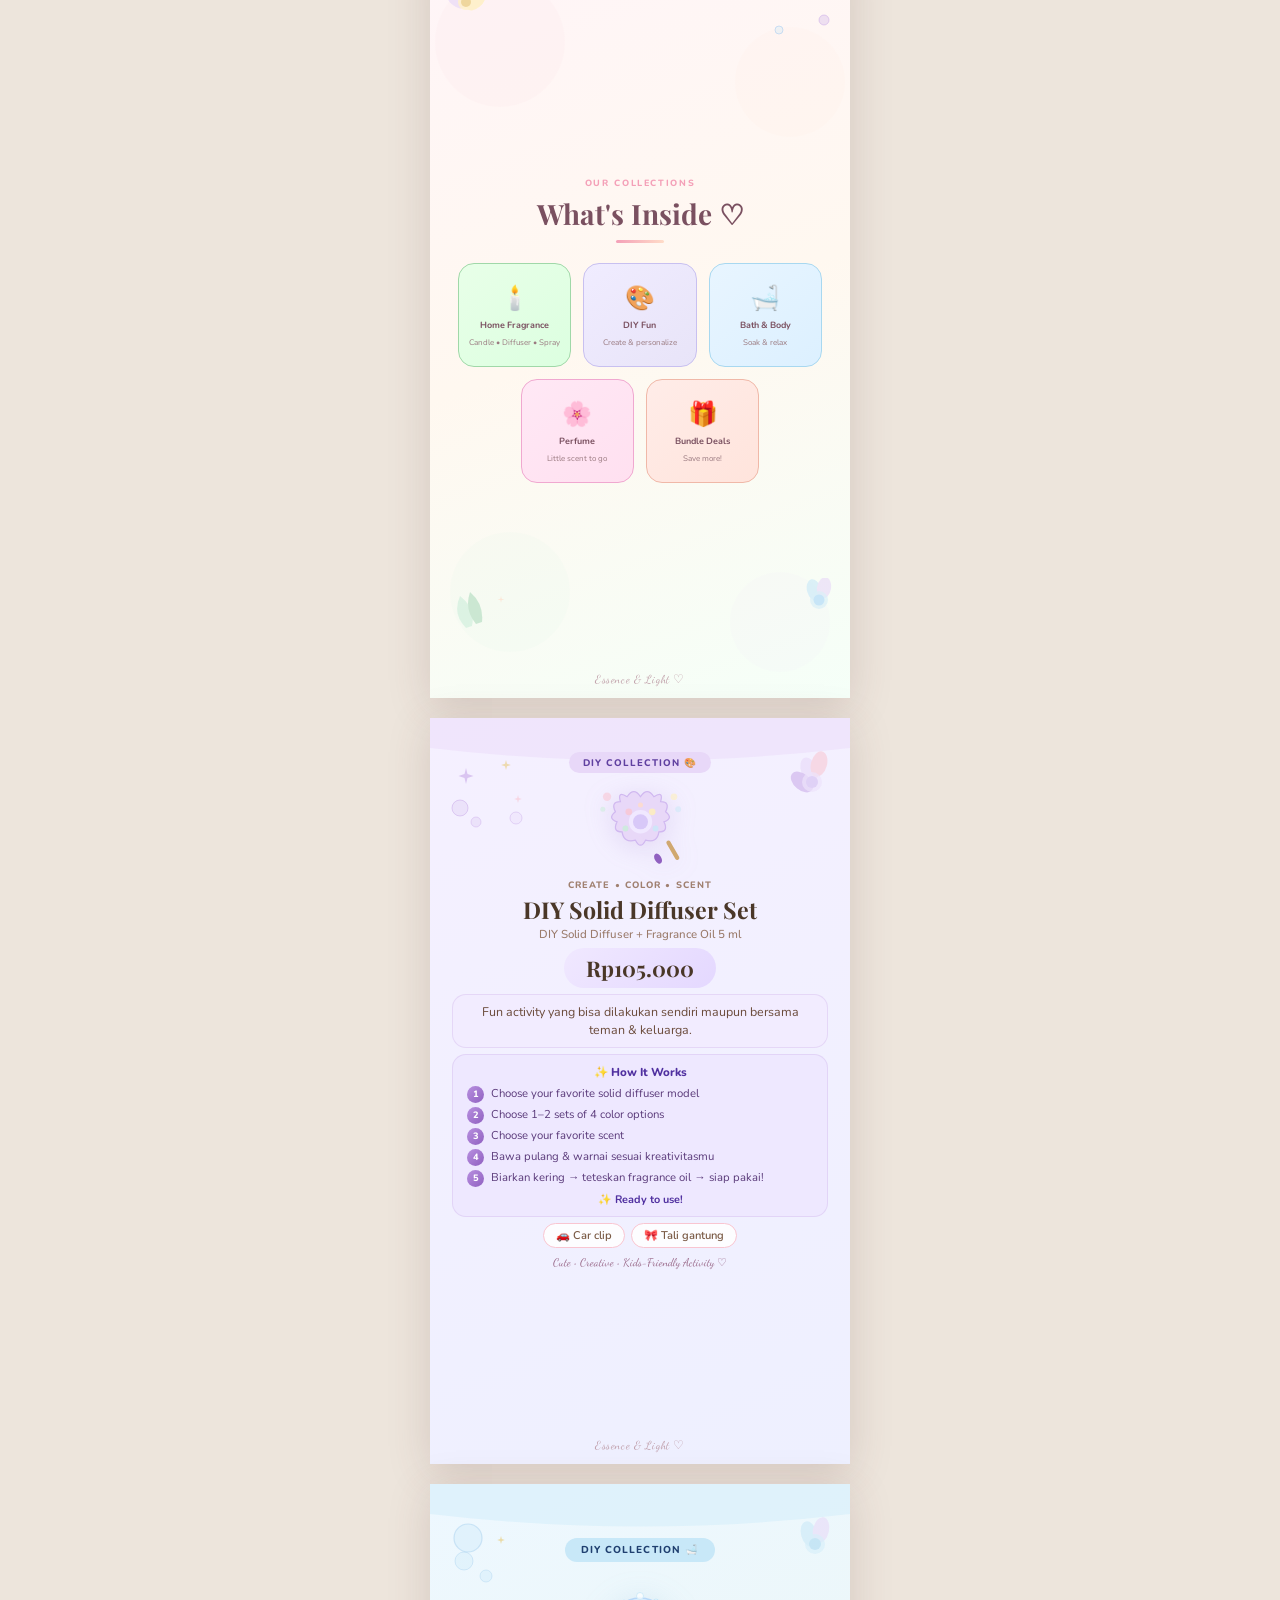
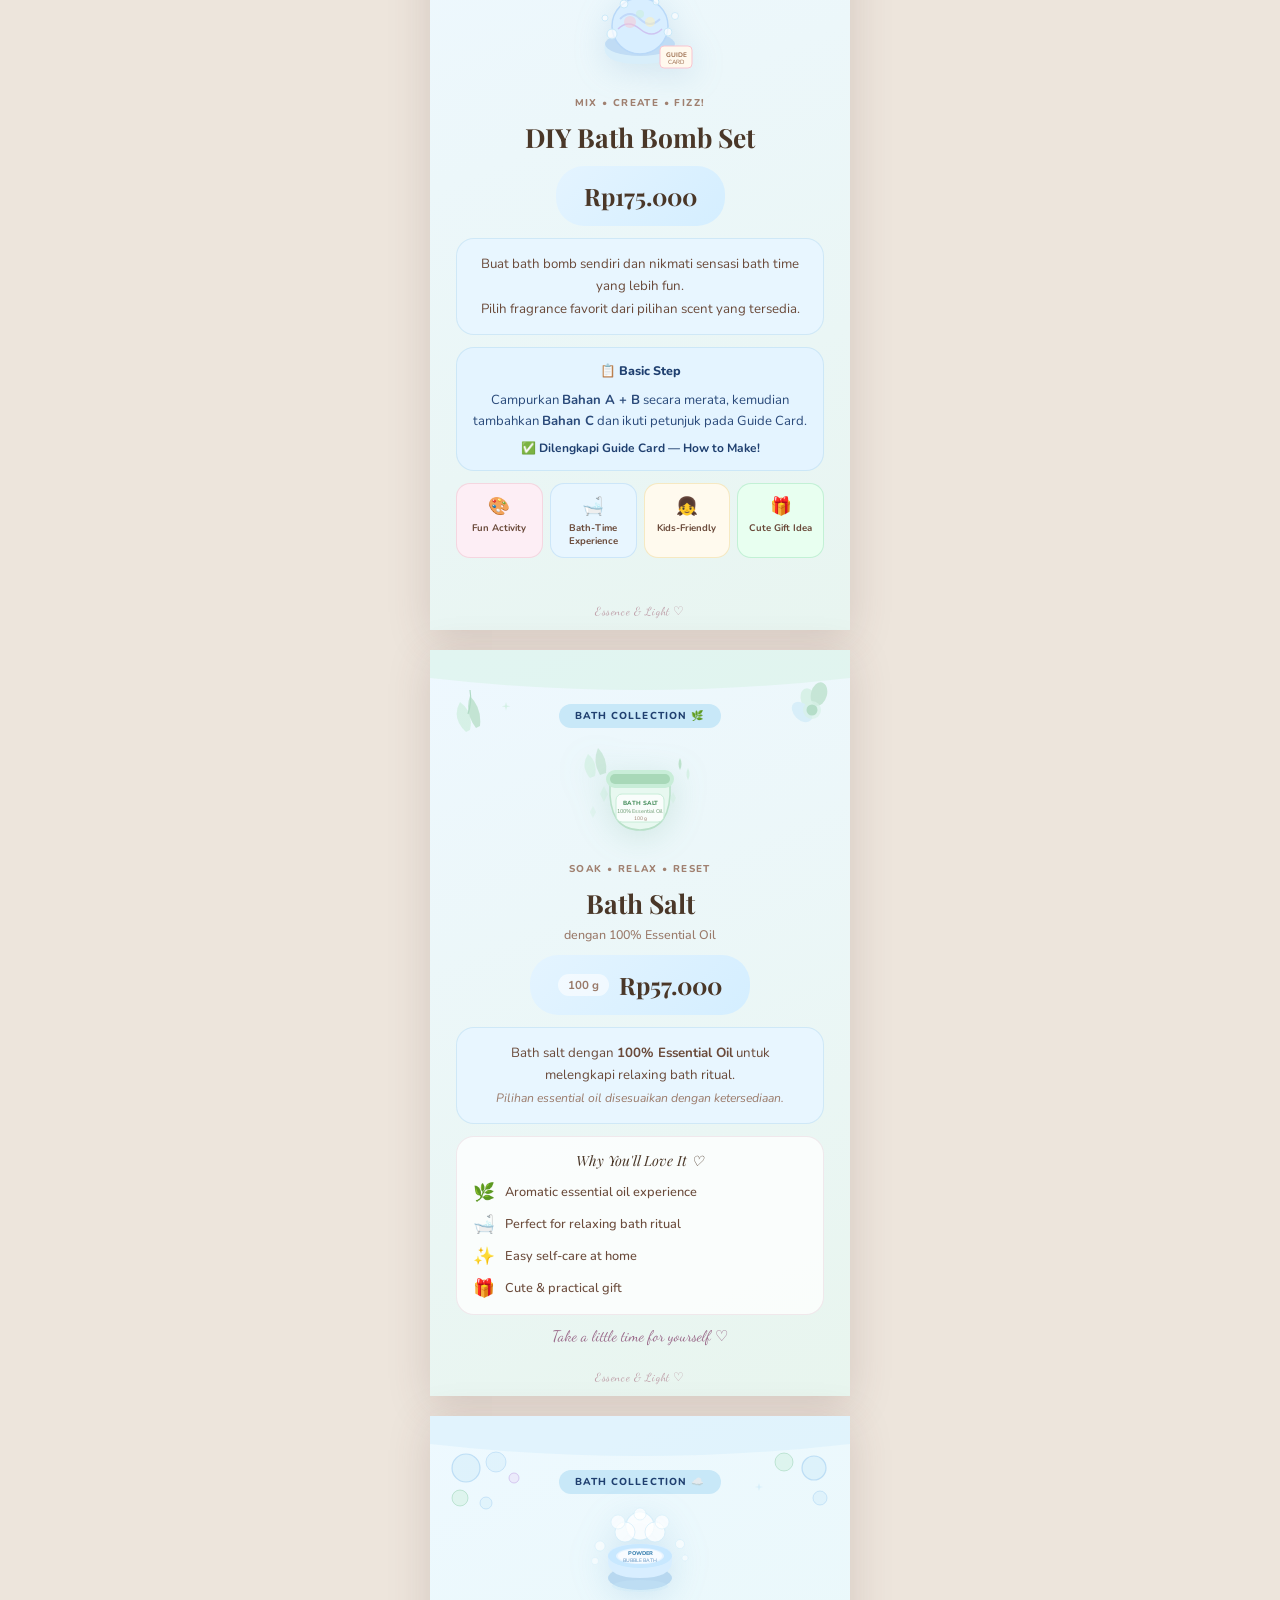
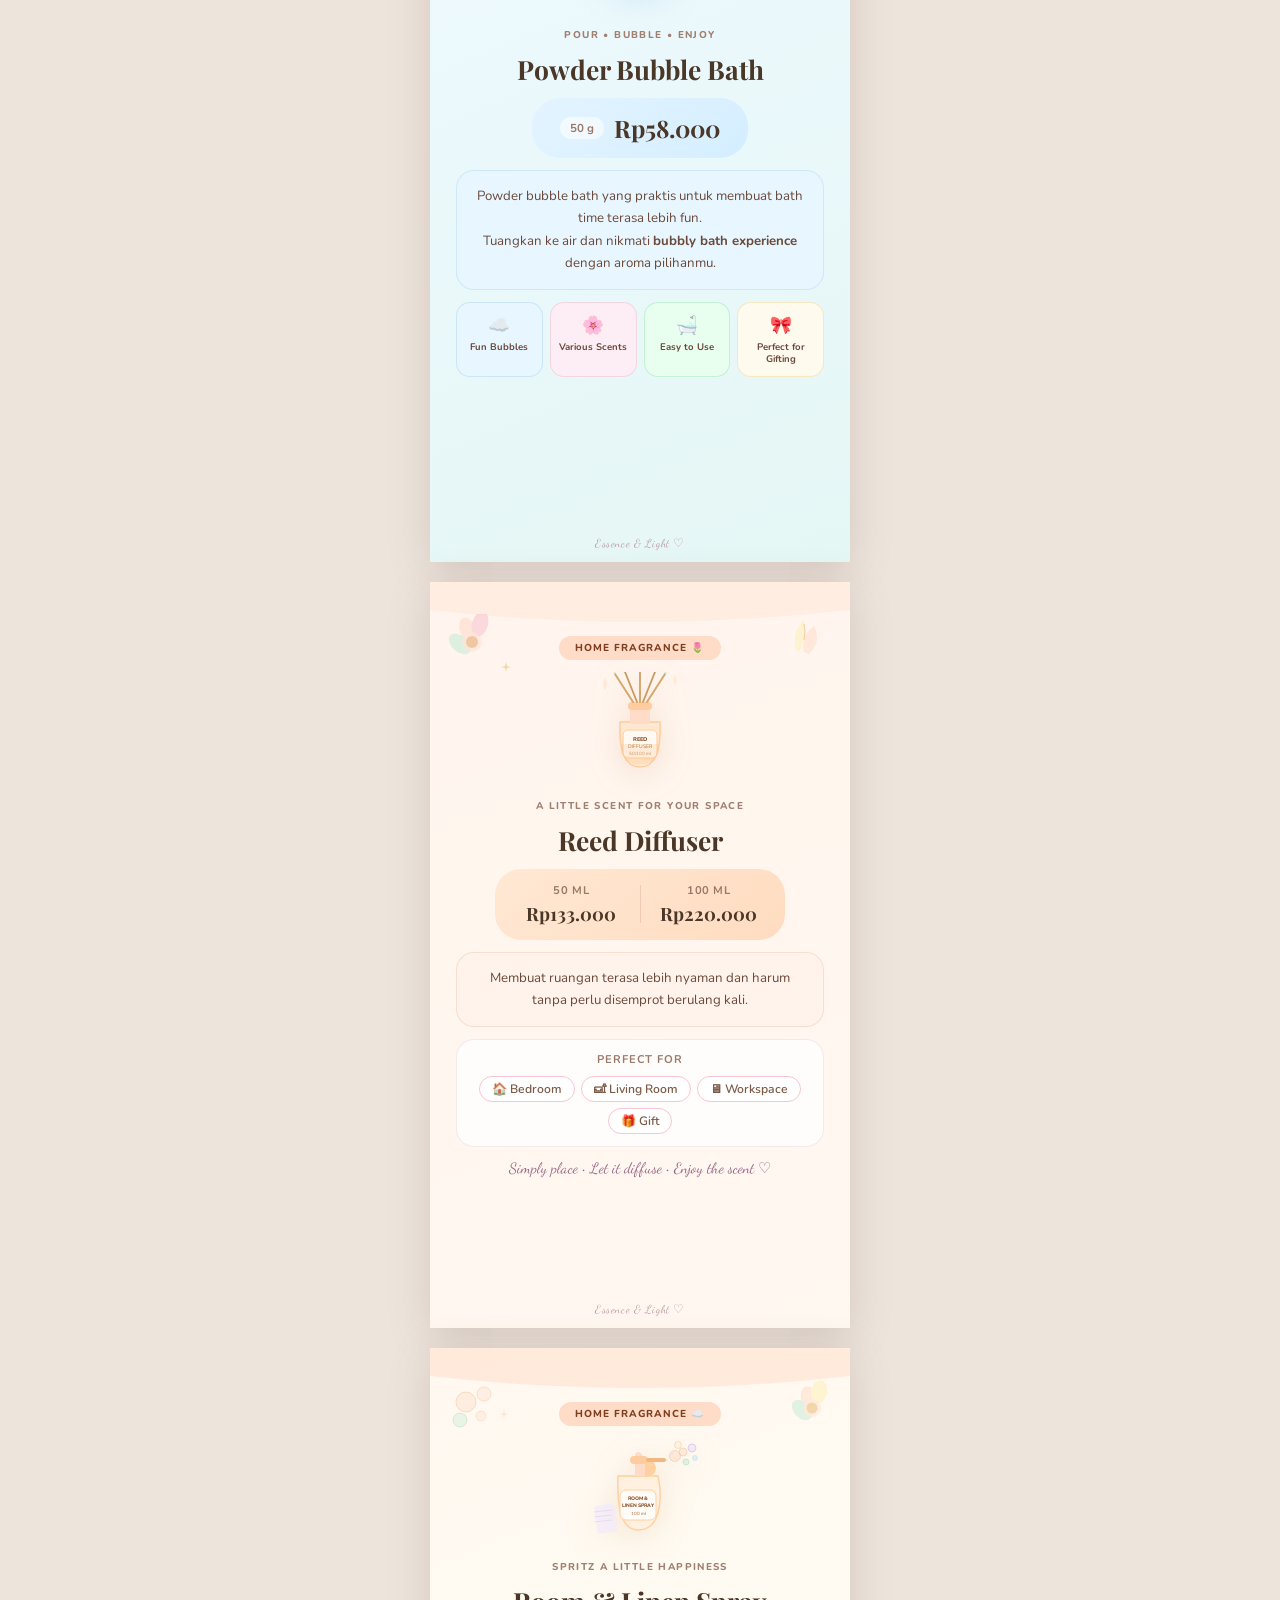
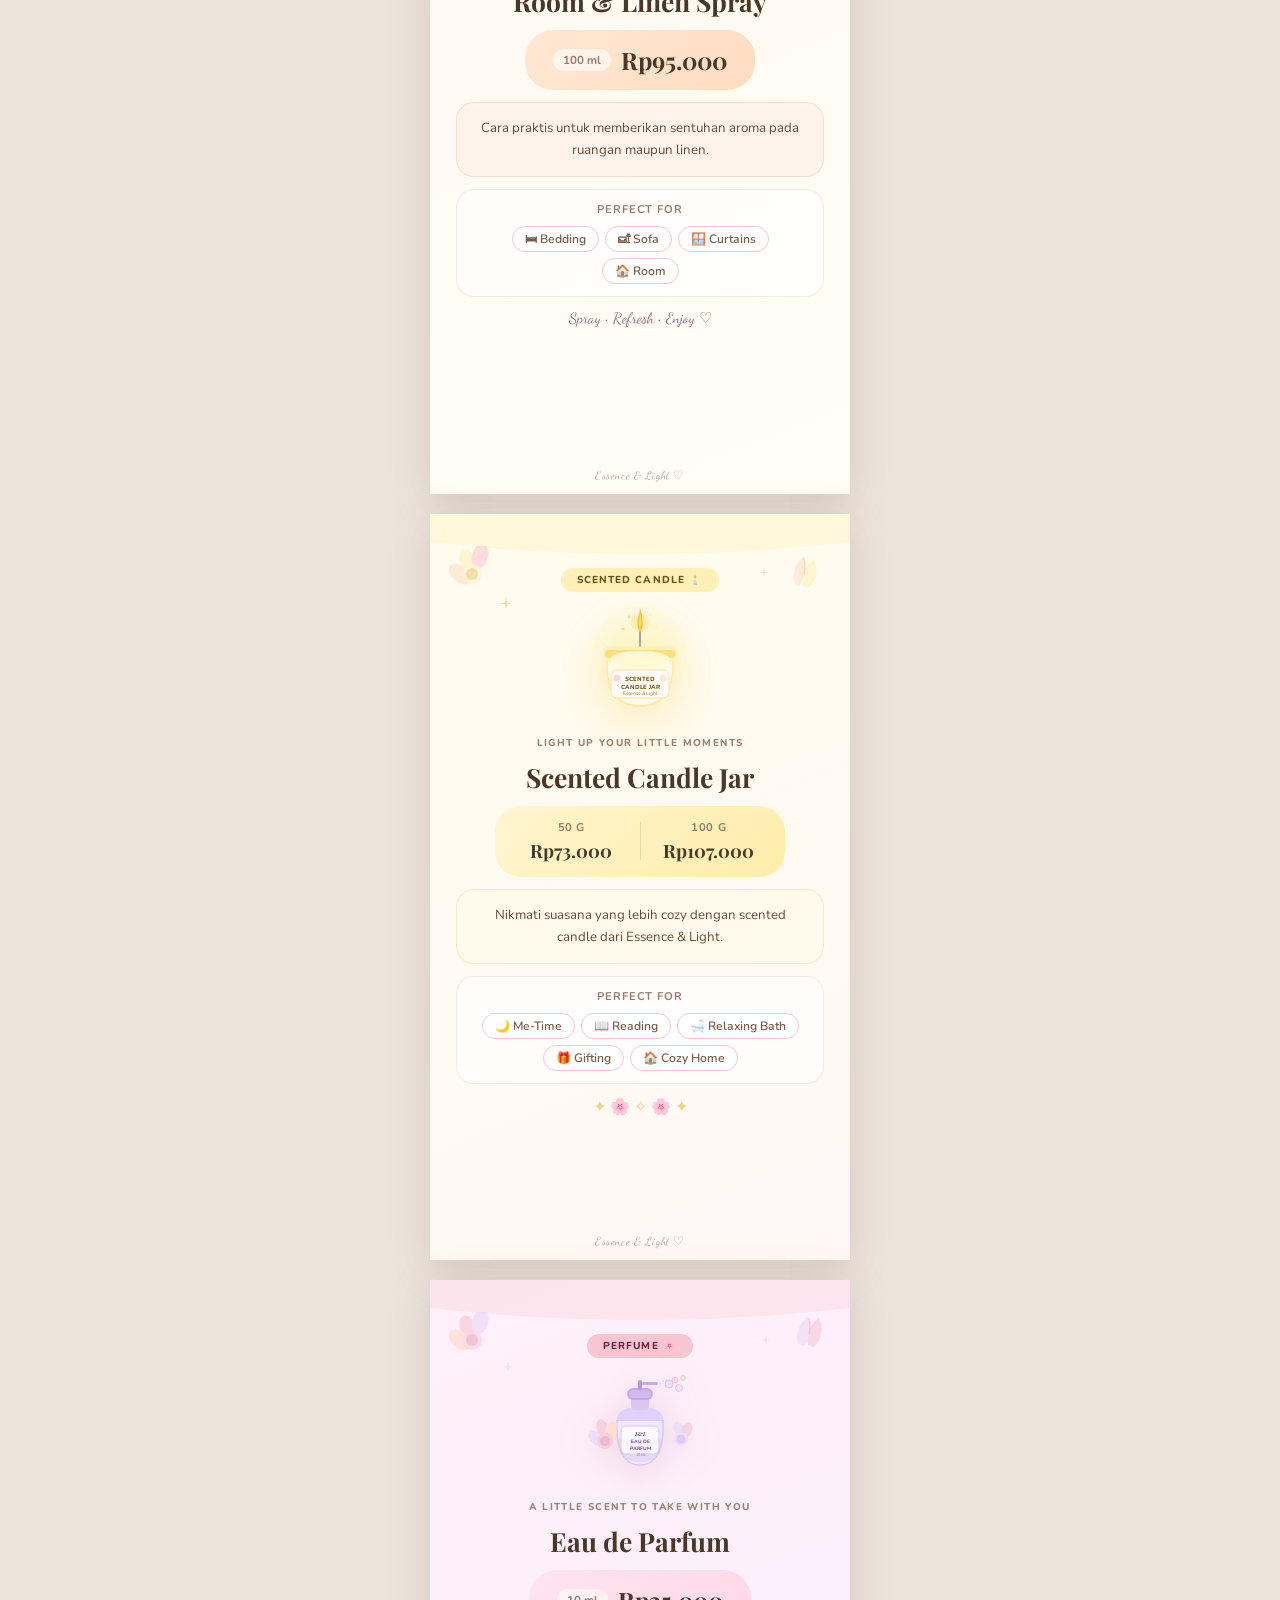
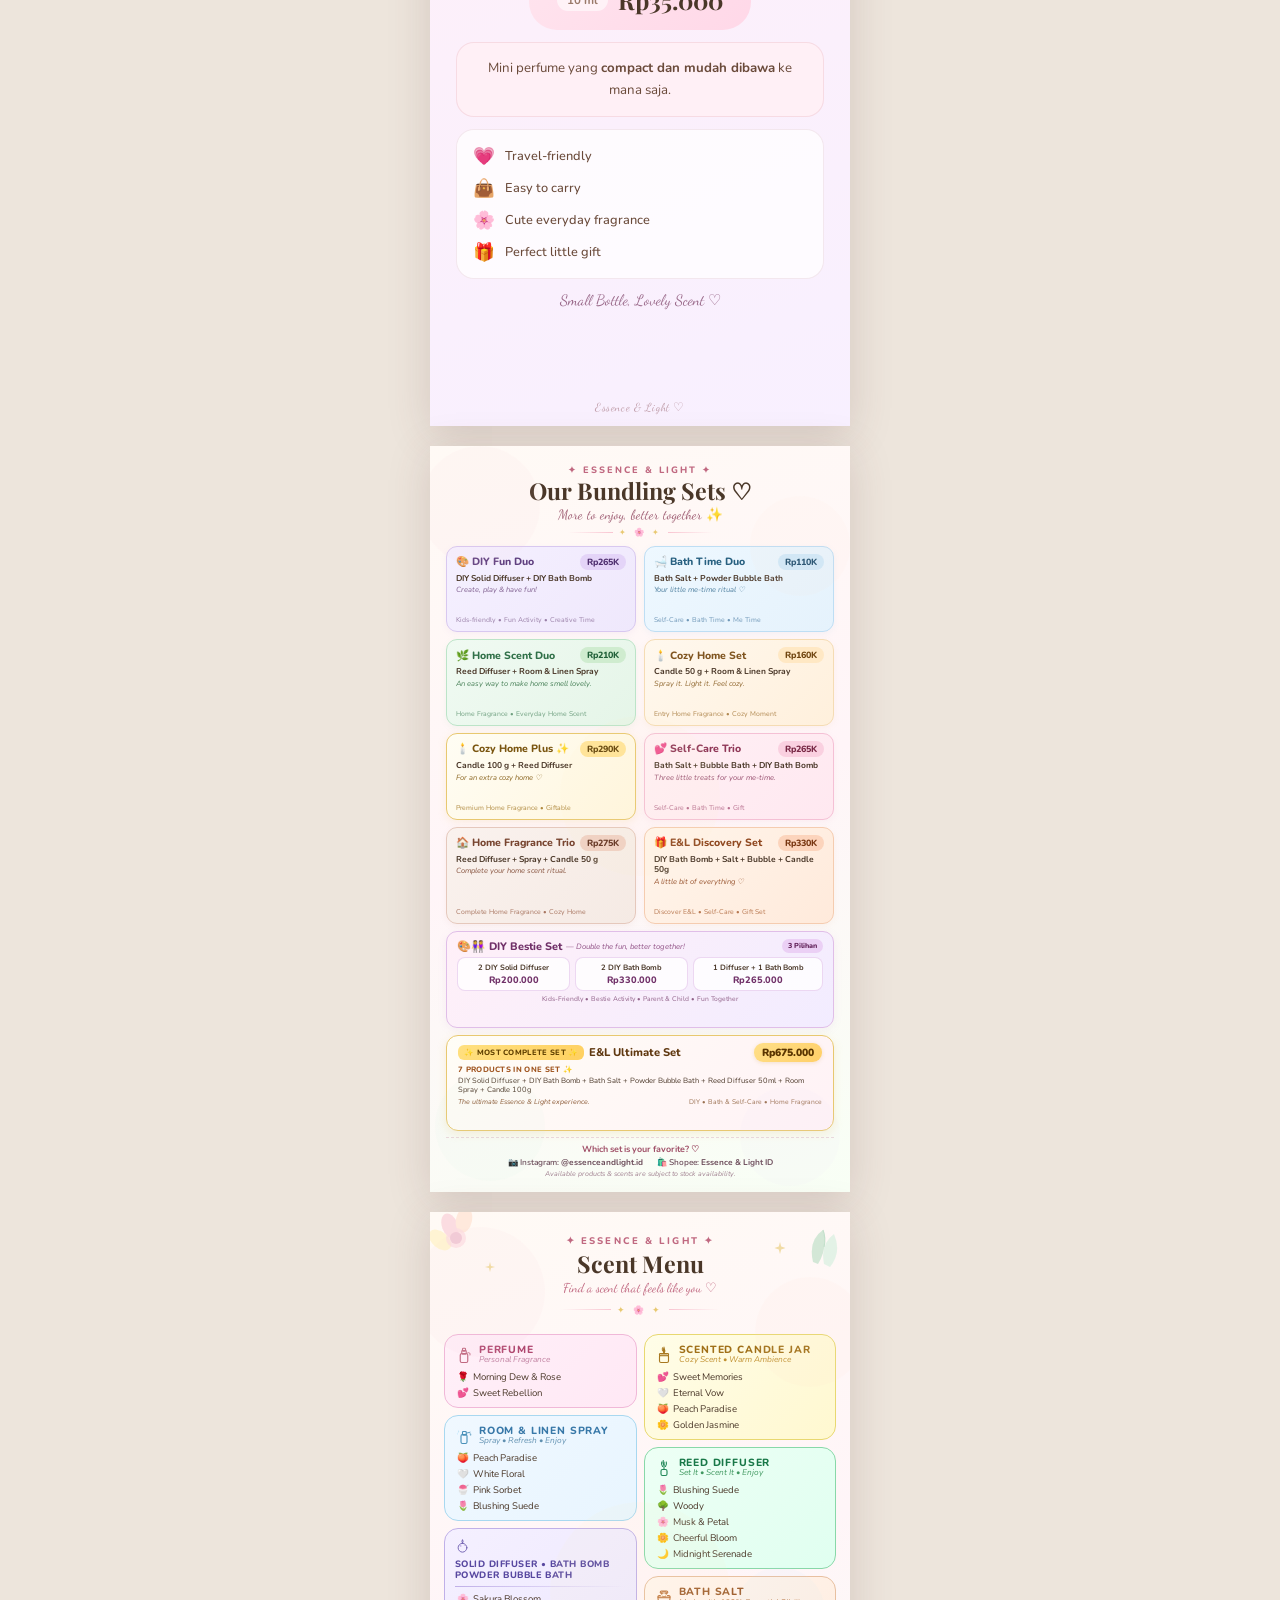
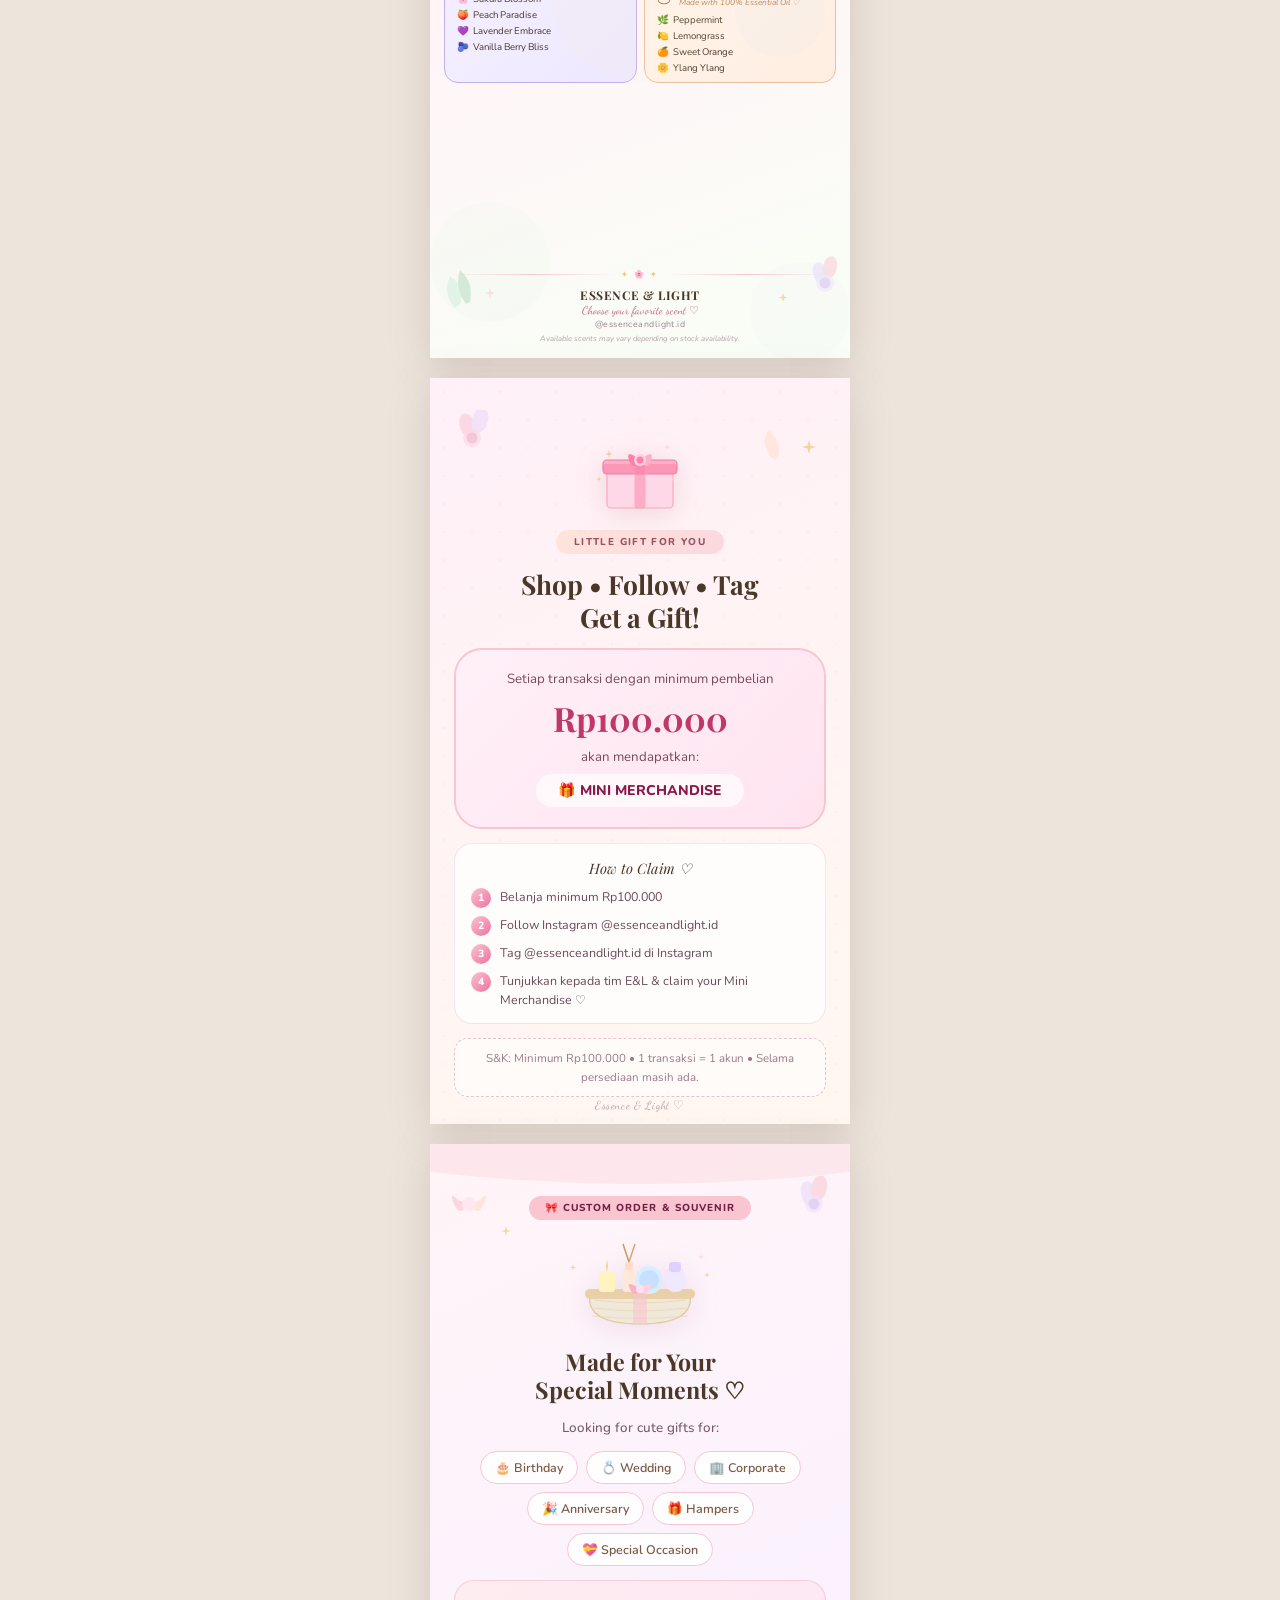
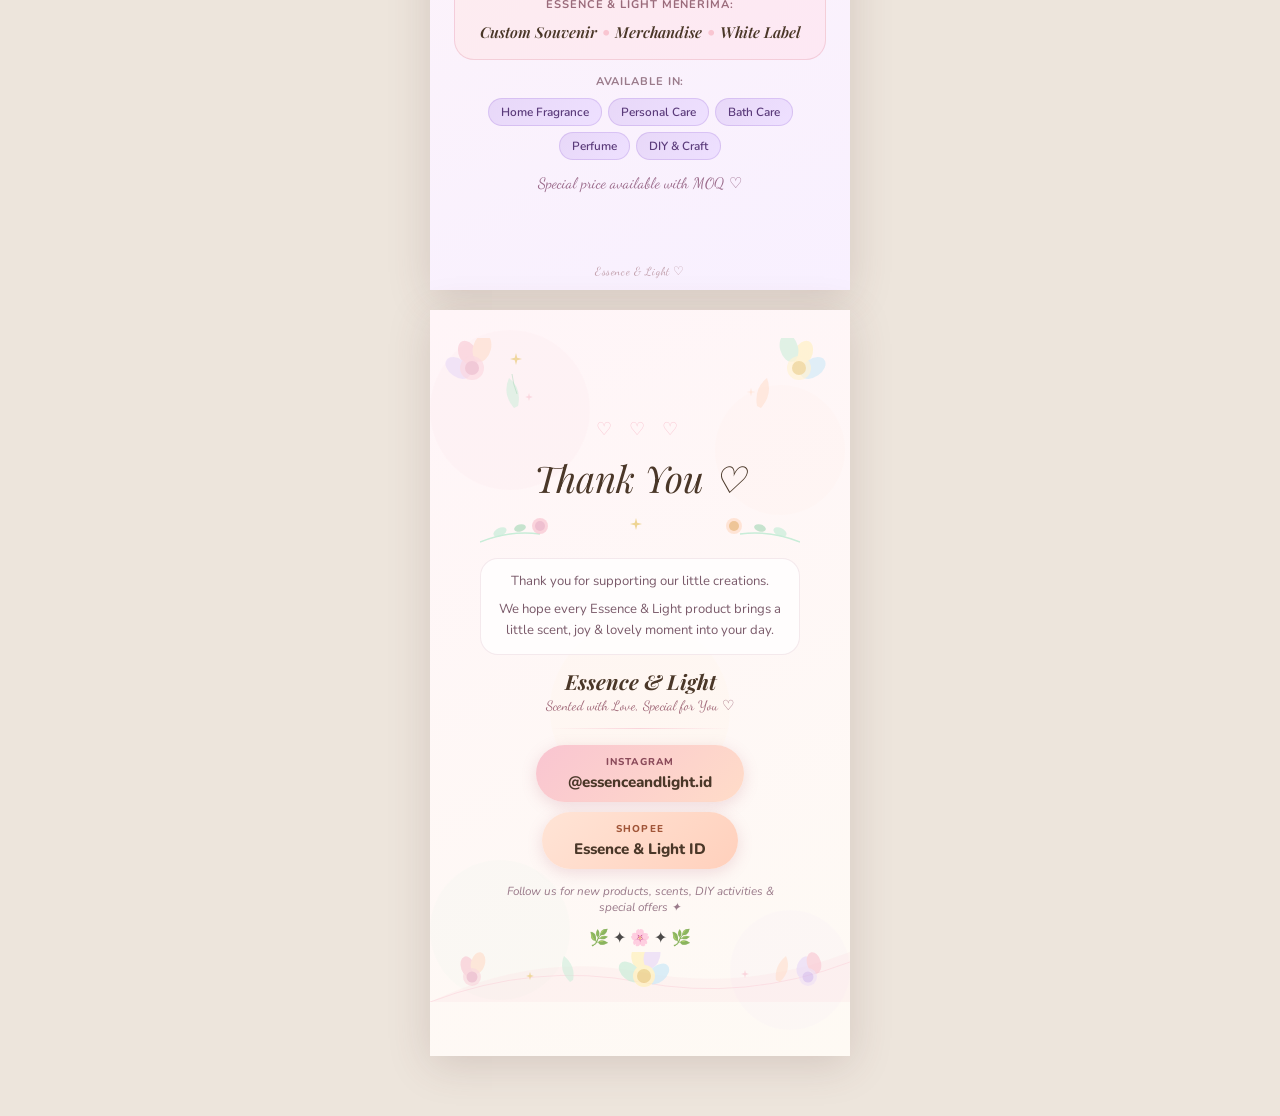
==== commit db6cd05e: "fix: resolve layout overlap and clipping on Page 4 (DIY Solid Diffuser)" ====
--- a/pdf.html
+++ b/pdf.html
@@ -1149,11 +1149,11 @@
     </g>
   </svg>
 
-  <div class="prod-page">
-    <div class="cat-pill pill-diy">DIY Collection 🎨</div>
+  <div class="prod-page" style="padding:34px 22px 30px;gap:6px;">
+    <div class="cat-pill pill-diy" style="padding:4px 14px;font-size:0.6rem;">DIY Collection 🎨</div>
 
     <!-- SVG DIY solid diffuser illustration -->
-    <svg width="120" height="110" viewBox="0 0 120 110" fill="none" style="filter:drop-shadow(0 6px 16px rgba(160,120,200,0.2));">
+    <svg width="105" height="92" viewBox="0 0 120 110" fill="none" style="filter:drop-shadow(0 4px 12px rgba(160,120,200,0.2));margin:1px 0;">
       <!-- diffuser shape - flower/star mold -->
       <path d="M60 20 Q68 8 76 20 Q88 12 84 26 Q96 26 90 38 Q100 46 88 50 Q94 62 82 62 Q80 76 66 72 Q60 84 54 72 Q40 76 38 62 Q26 62 32 50 Q20 46 30 38 Q24 26 36 26 Q32 12 44 20 Q52 8 60 20Z" fill="#E8D8F8"/>
       <path d="M60 20 Q68 8 76 20 Q88 12 84 26 Q96 26 90 38 Q100 46 88 50 Q94 62 82 62 Q80 76 66 72 Q60 84 54 72 Q40 76 38 62 Q26 62 32 50 Q20 46 30 38 Q24 26 36 26 Q32 12 44 20 Q52 8 60 20Z" fill="none" stroke="#D0B8F0" stroke-width="1.5"/>
@@ -1177,31 +1177,31 @@
       <circle cx="105" cy="35" r="3.5" fill="#C8E8F8" opacity="0.5"/>
     </svg>
 
-    <div class="prod-tagline">CREATE • COLOR • SCENT</div>
-    <div class="prod-title">DIY Solid Diffuser Set</div>
-    <div class="prod-sub">DIY Solid Diffuser + Fragrance Oil 5 ml</div>
-
-    <div class="price-box price-box-diy"><span class="price-val">Rp105.000</span></div>
-
-    <div class="desc-card dc-diy">Fun activity yang bisa dilakukan sendiri maupun bersama teman &amp; keluarga.</div>
-
-    <div class="step-card step-card-diy">
-      <div class="step-card-title sc-diy-t">✨ How It Works</div>
-      <div class="step-list">
-        <div class="step-item"><span class="step-num sn-diy">1</span><span class="step-text">Choose your favorite solid diffuser model</span></div>
-        <div class="step-item"><span class="step-num sn-diy">2</span><span class="step-text">Choose 1–2 sets of 4 color options</span></div>
-        <div class="step-item"><span class="step-num sn-diy">3</span><span class="step-text">Choose your favorite scent</span></div>
-        <div class="step-item"><span class="step-num sn-diy">4</span><span class="step-text">Bawa pulang &amp; warnai sesuai kreativitasmu</span></div>
-        <div class="step-item"><span class="step-num sn-diy">5</span><span class="step-text">Biarkan kering → teteskan fragrance oil → siap pakai!</span></div>
-      </div>
-      <div class="step-ready sc-diy-t">✨ Ready to use!</div>
-    </div>
-
-    <div class="chips-row">
-      <div class="chip">🚗 Car clip</div>
-      <div class="chip">🎀 Tali gantung</div>
-    </div>
-    <div class="foot-badge">Cute • Creative • Kids-Friendly Activity ♡</div>
+    <div class="prod-tagline" style="font-size:0.58rem;letter-spacing:0.12em;">CREATE • COLOR • SCENT</div>
+    <div class="prod-title" style="font-size:1.45rem;line-height:1.15;">DIY Solid Diffuser Set</div>
+    <div class="prod-sub" style="font-size:0.72rem;margin-top:-4px;">DIY Solid Diffuser + Fragrance Oil 5 ml</div>
+
+    <div class="price-box price-box-diy" style="padding:6px 22px;border-radius:20px;"><span class="price-val" style="font-size:1.35rem;">Rp105.000</span></div>
+
+    <div class="desc-card dc-diy" style="padding:8px 14px;font-size:0.78rem;line-height:1.45;border-radius:14px;">Fun activity yang bisa dilakukan sendiri maupun bersama teman &amp; keluarga.</div>
+
+    <div class="step-card step-card-diy" style="padding:9px 14px;border-radius:14px;">
+      <div class="step-card-title sc-diy-t" style="font-size:0.72rem;margin-bottom:6px;">✨ How It Works</div>
+      <div class="step-list" style="gap:4px;">
+        <div class="step-item" style="gap:7px;"><span class="step-num sn-diy" style="width:17px;height:17px;font-size:0.58rem;">1</span><span class="step-text" style="font-size:0.71rem;line-height:1.3;">Choose your favorite solid diffuser model</span></div>
+        <div class="step-item" style="gap:7px;"><span class="step-num sn-diy" style="width:17px;height:17px;font-size:0.58rem;">2</span><span class="step-text" style="font-size:0.71rem;line-height:1.3;">Choose 1–2 sets of 4 color options</span></div>
+        <div class="step-item" style="gap:7px;"><span class="step-num sn-diy" style="width:17px;height:17px;font-size:0.58rem;">3</span><span class="step-text" style="font-size:0.71rem;line-height:1.3;">Choose your favorite scent</span></div>
+        <div class="step-item" style="gap:7px;"><span class="step-num sn-diy" style="width:17px;height:17px;font-size:0.58rem;">4</span><span class="step-text" style="font-size:0.71rem;line-height:1.3;">Bawa pulang &amp; warnai sesuai kreativitasmu</span></div>
+        <div class="step-item" style="gap:7px;"><span class="step-num sn-diy" style="width:17px;height:17px;font-size:0.58rem;">5</span><span class="step-text" style="font-size:0.71rem;line-height:1.3;">Biarkan kering → teteskan fragrance oil → siap pakai!</span></div>
+      </div>
+      <div class="step-ready sc-diy-t" style="margin-top:5px;font-size:0.68rem;">✨ Ready to use!</div>
+    </div>
+
+    <div class="chips-row" style="gap:6px;">
+      <div class="chip" style="padding:4px 12px;font-size:0.7rem;">🚗 Car clip</div>
+      <div class="chip" style="padding:4px 12px;font-size:0.7rem;">🎀 Tali gantung</div>
+    </div>
+    <div class="foot-badge" style="font-size:0.7rem;margin-top:2px;margin-bottom:6px;">Cute • Creative • Kids-Friendly Activity ♡</div>
   </div>
   <div class="page-footer-brand">Essence &amp; Light ♡</div>
 </div>
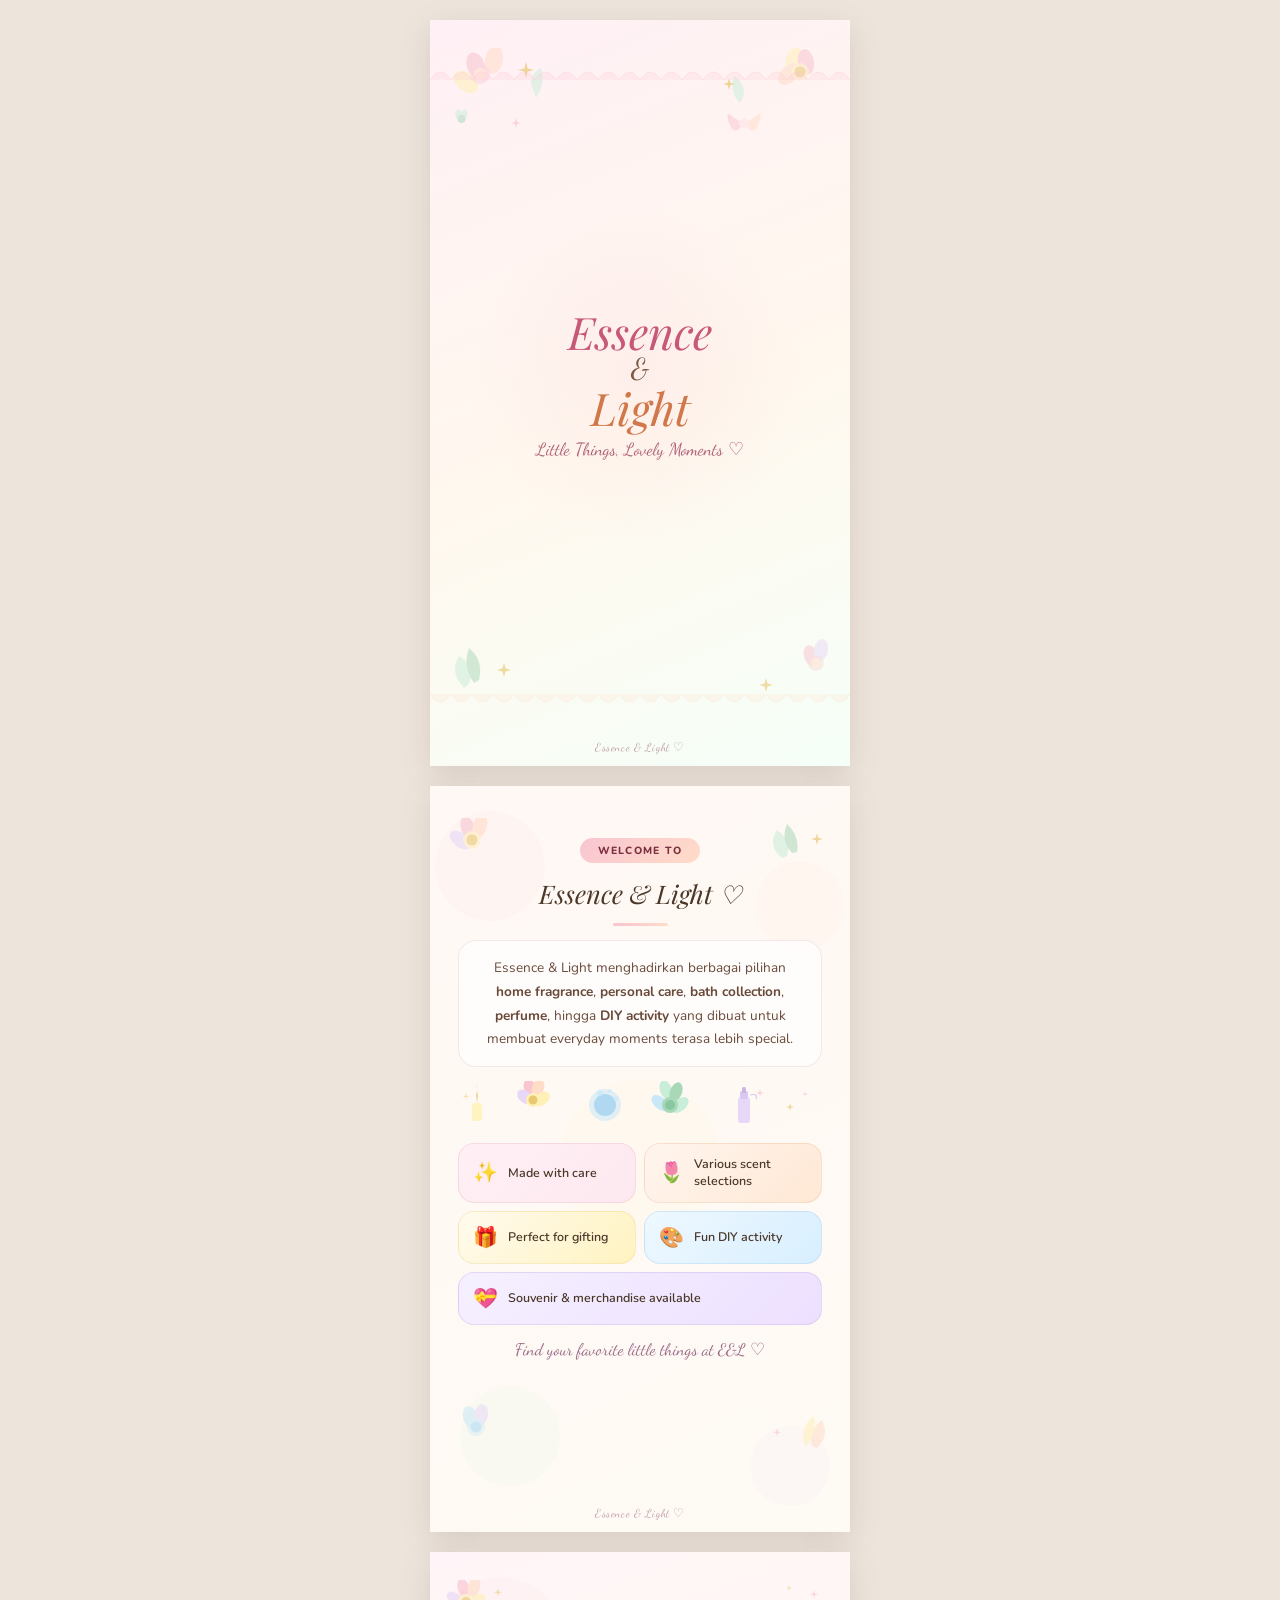
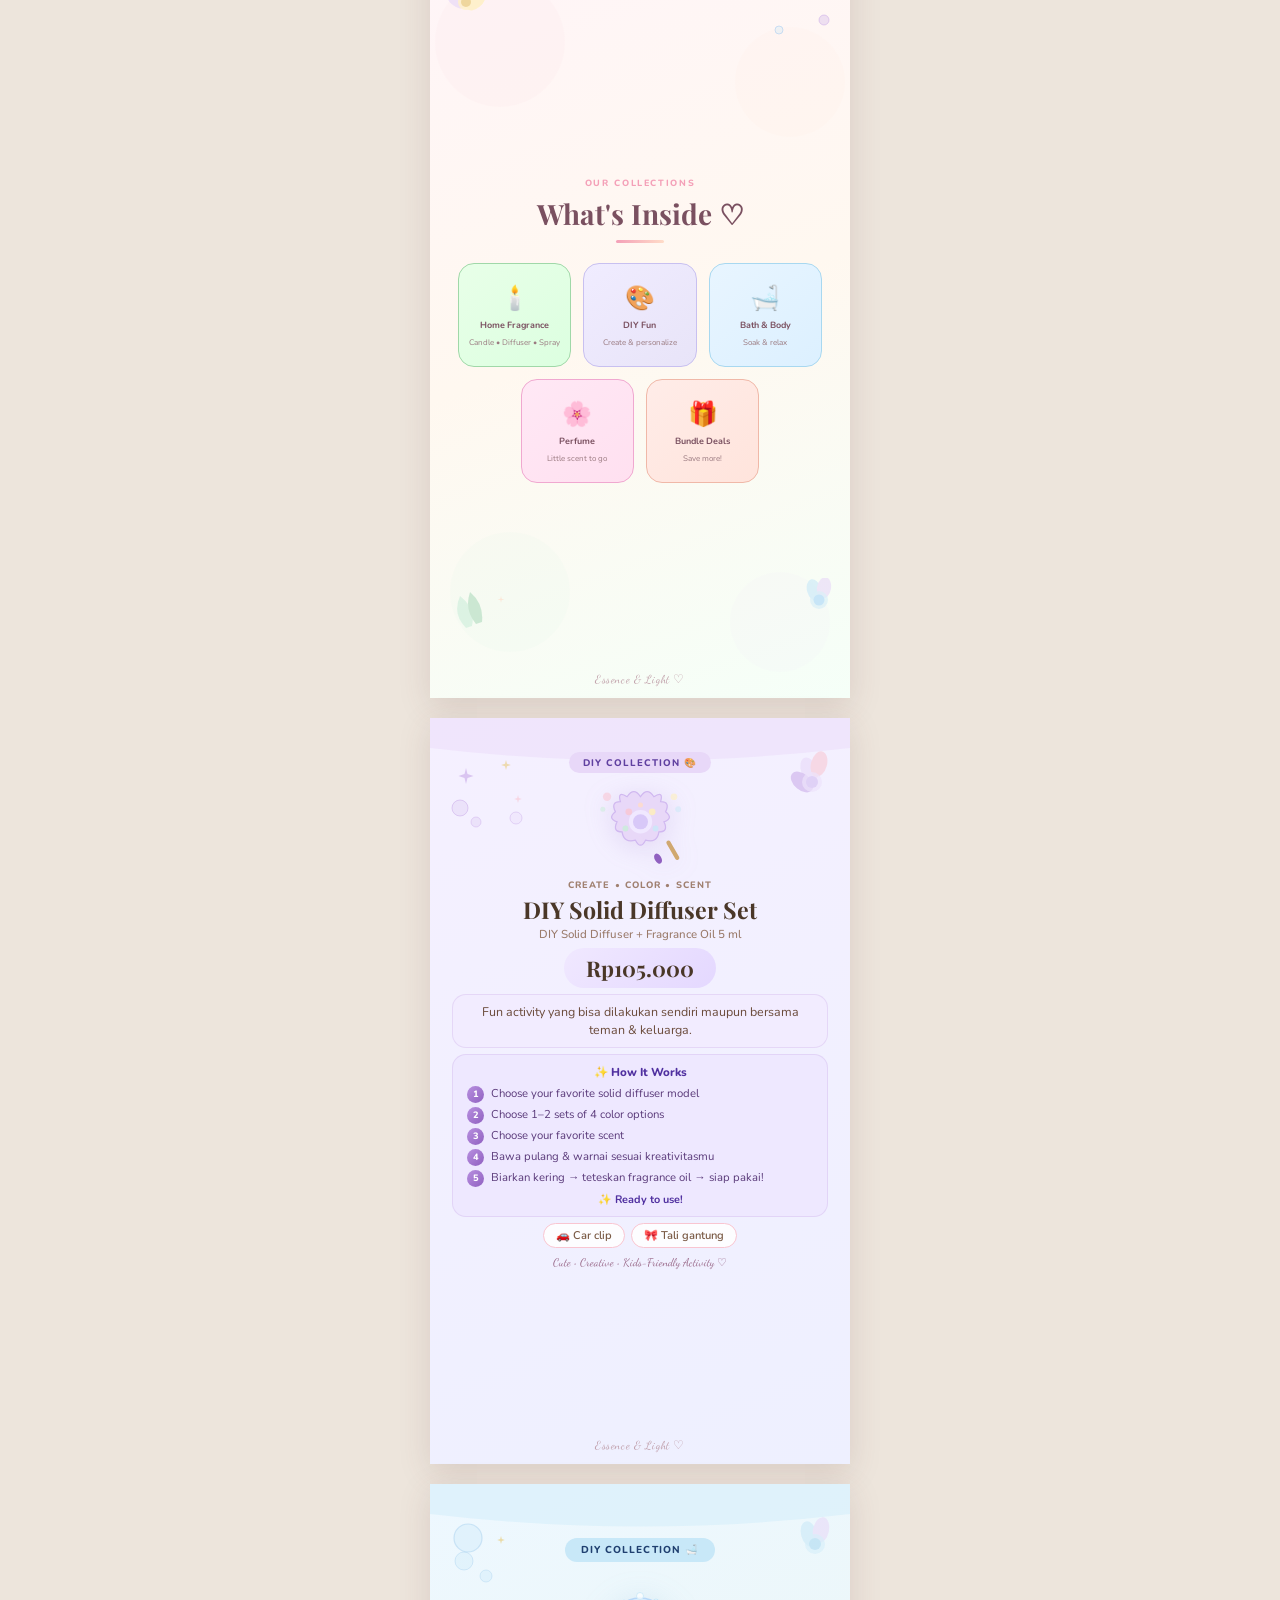
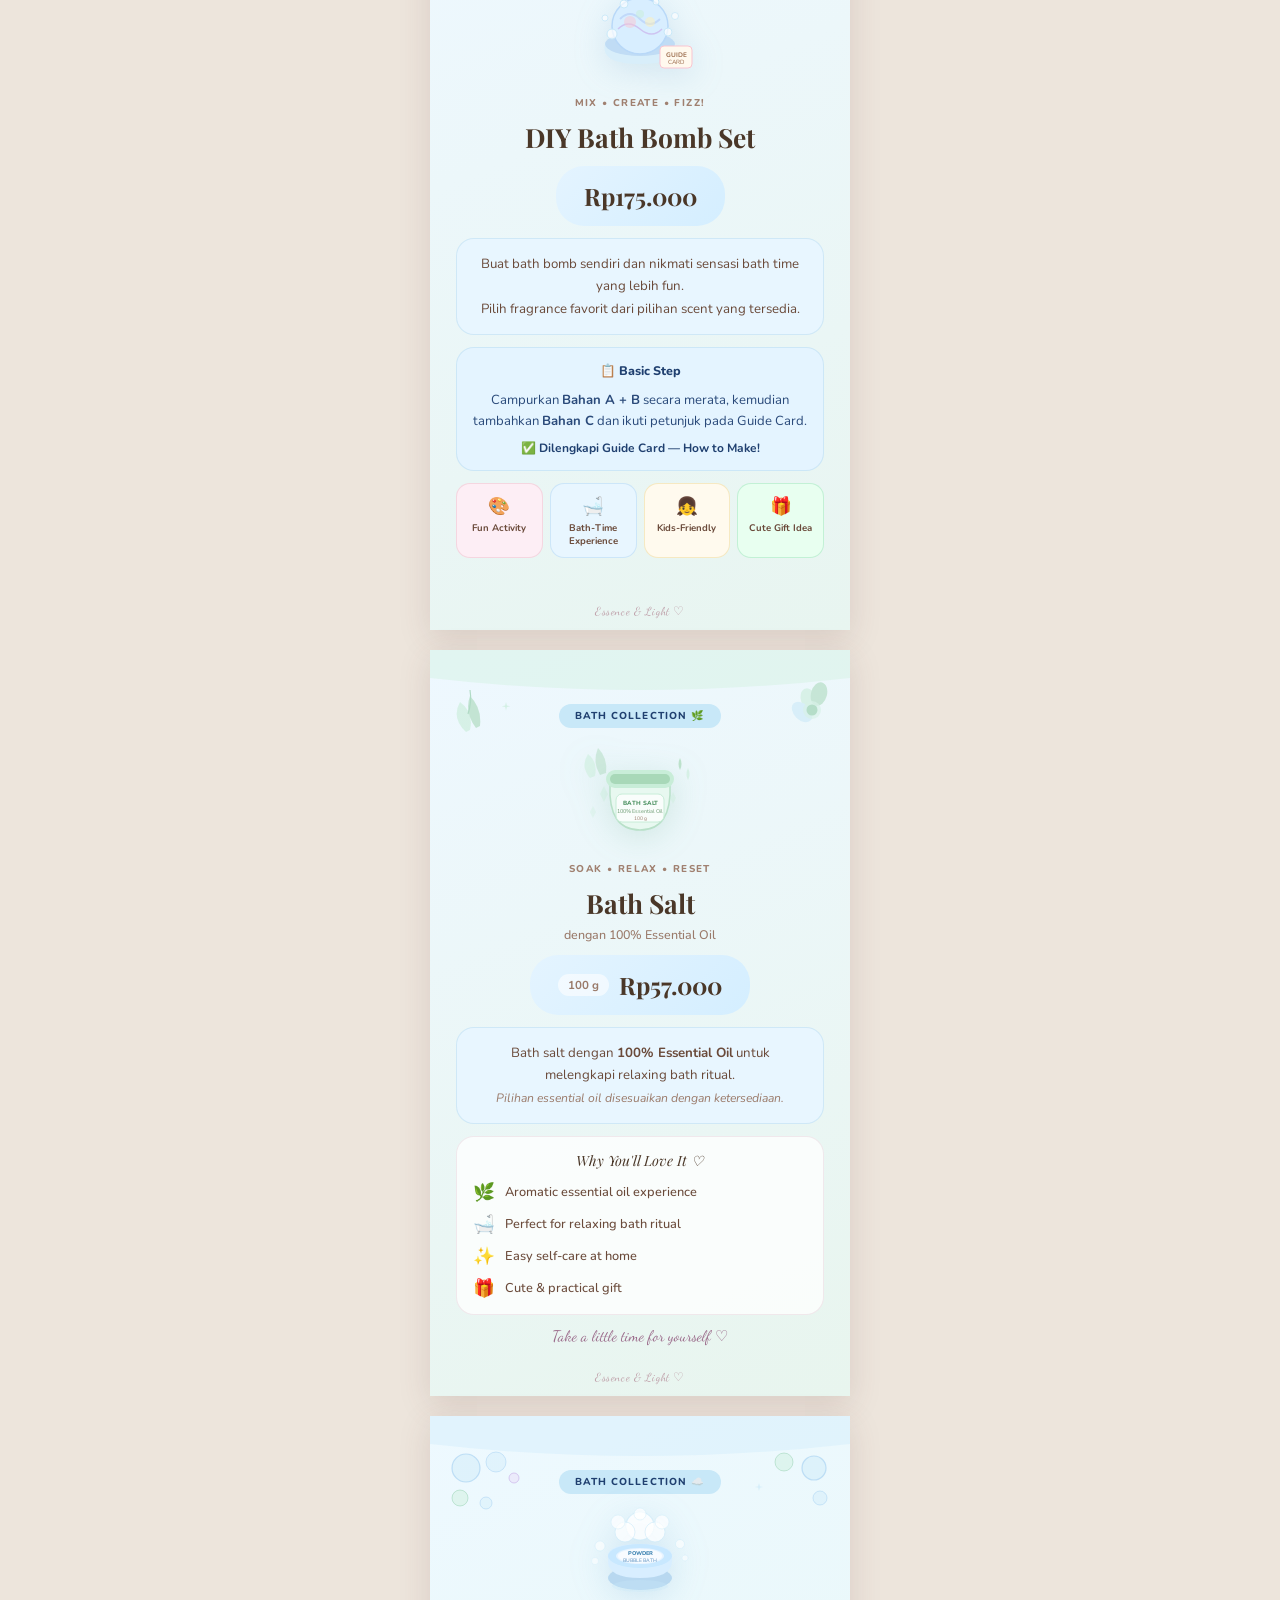
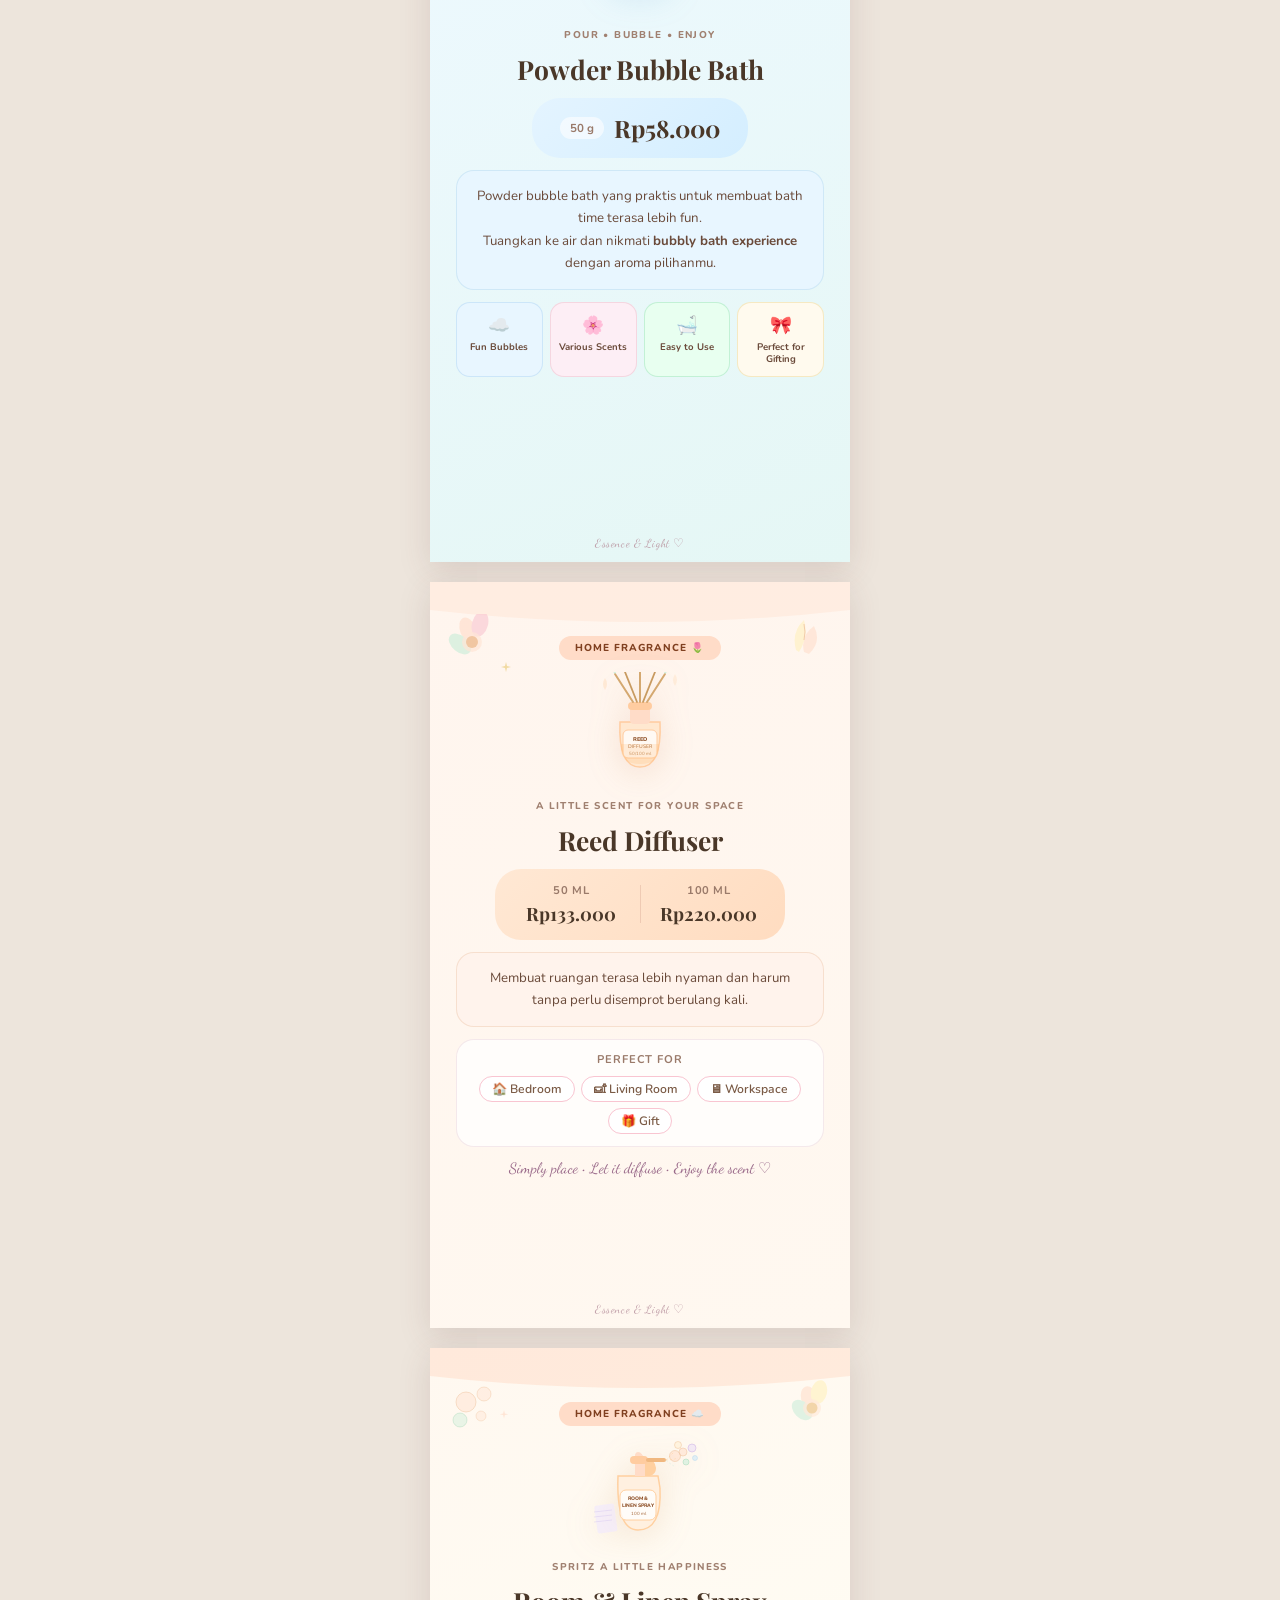
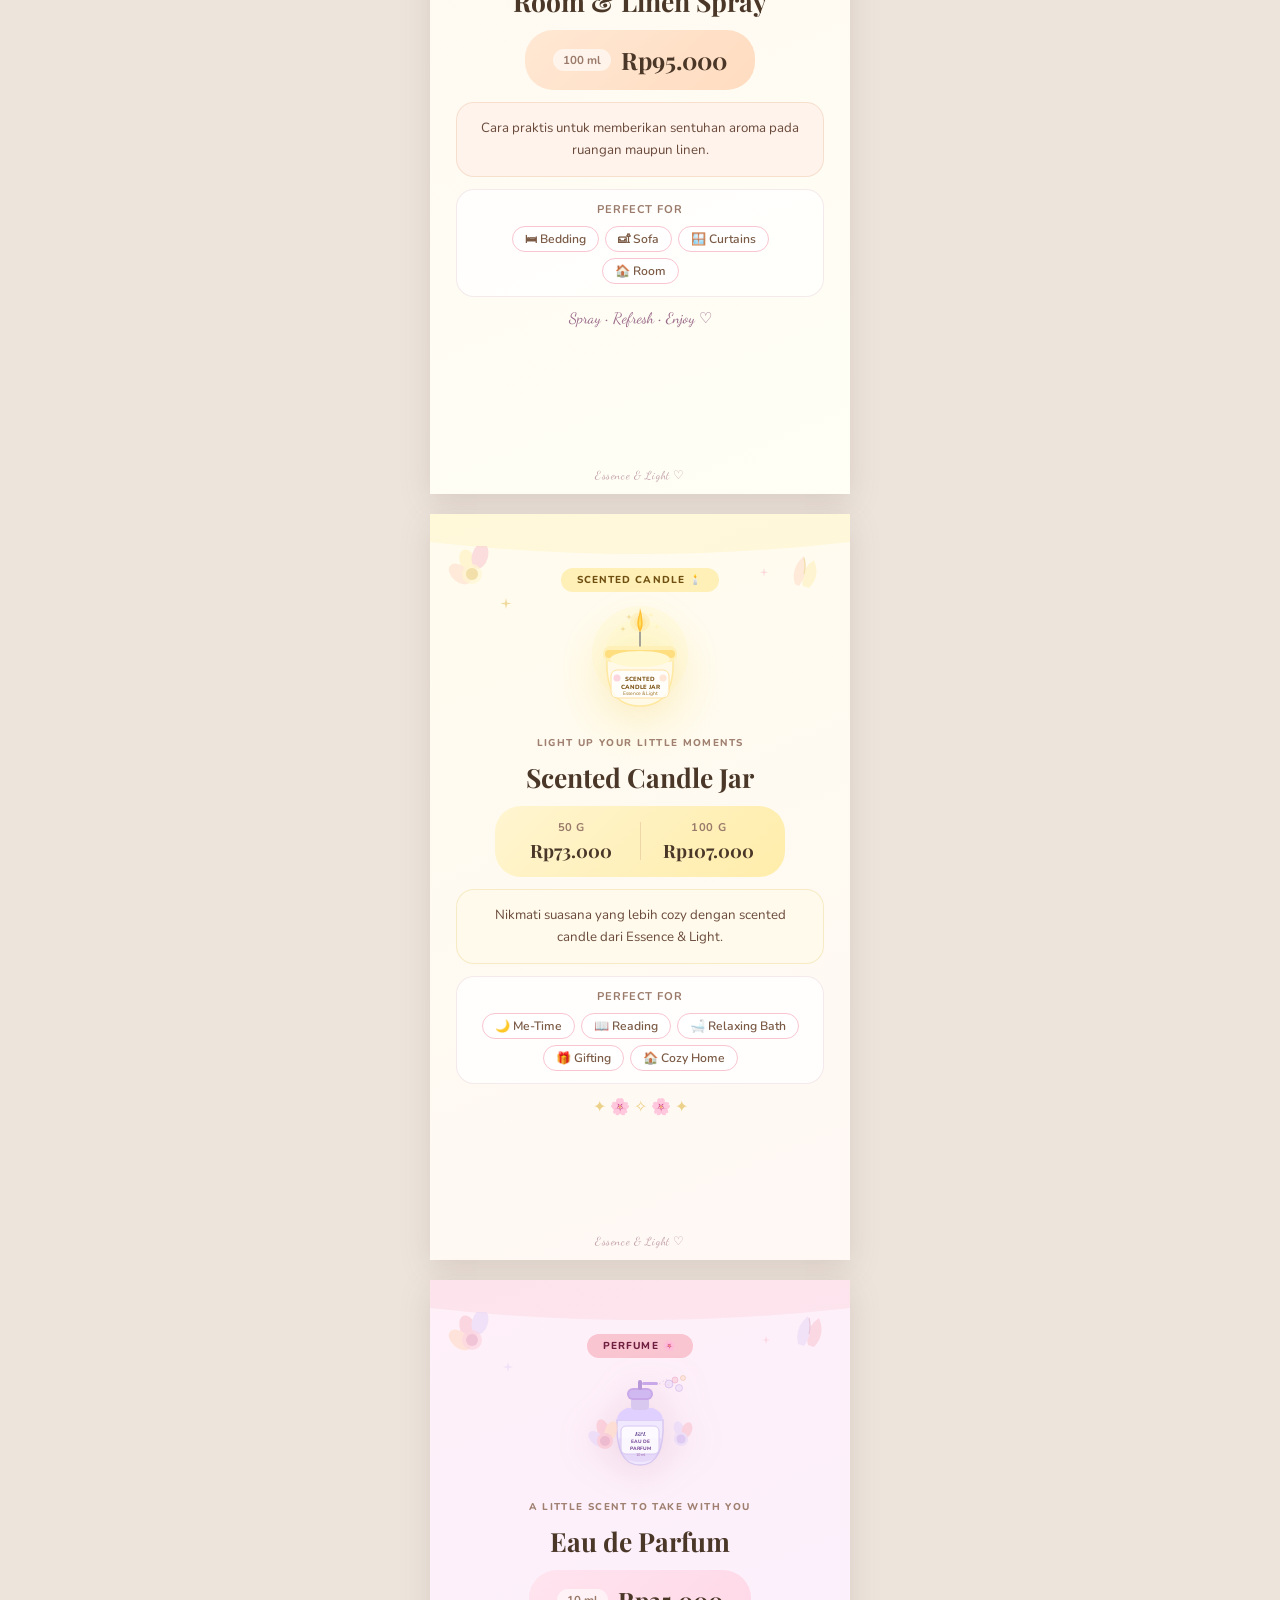
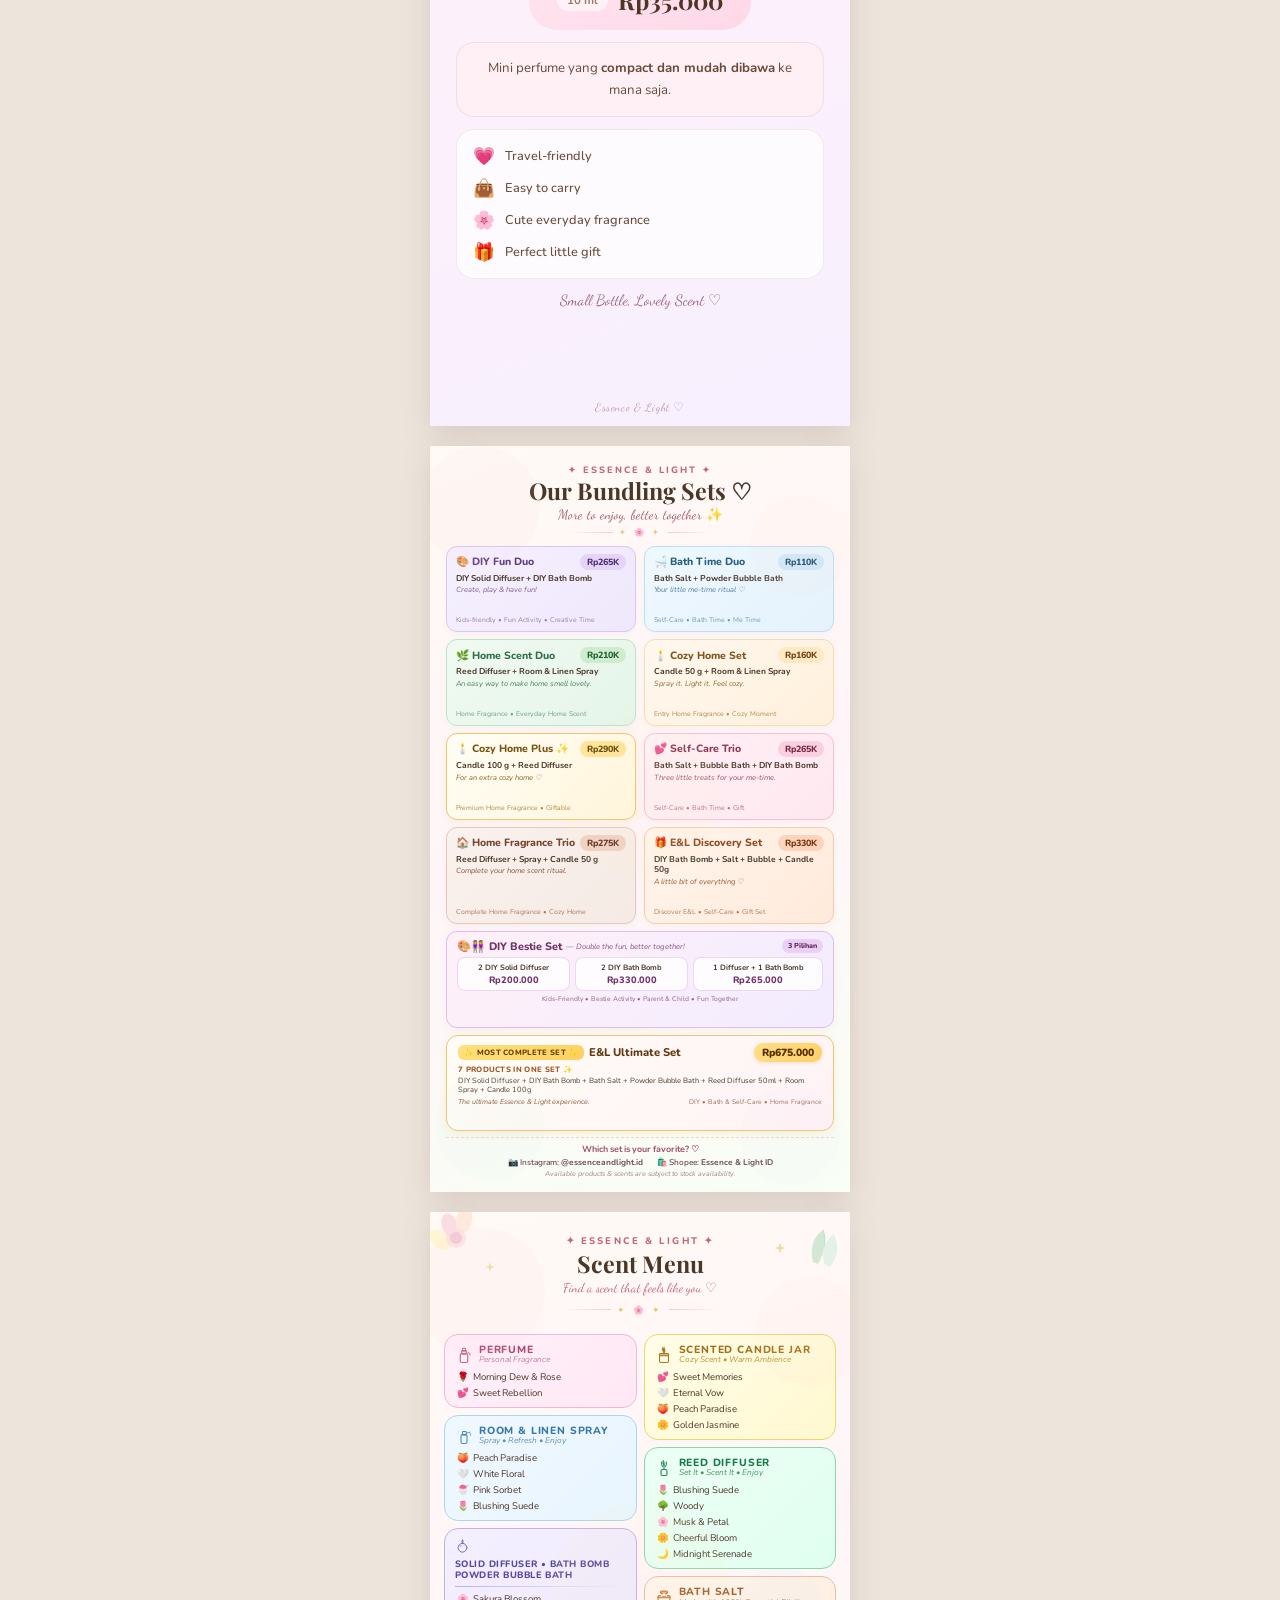
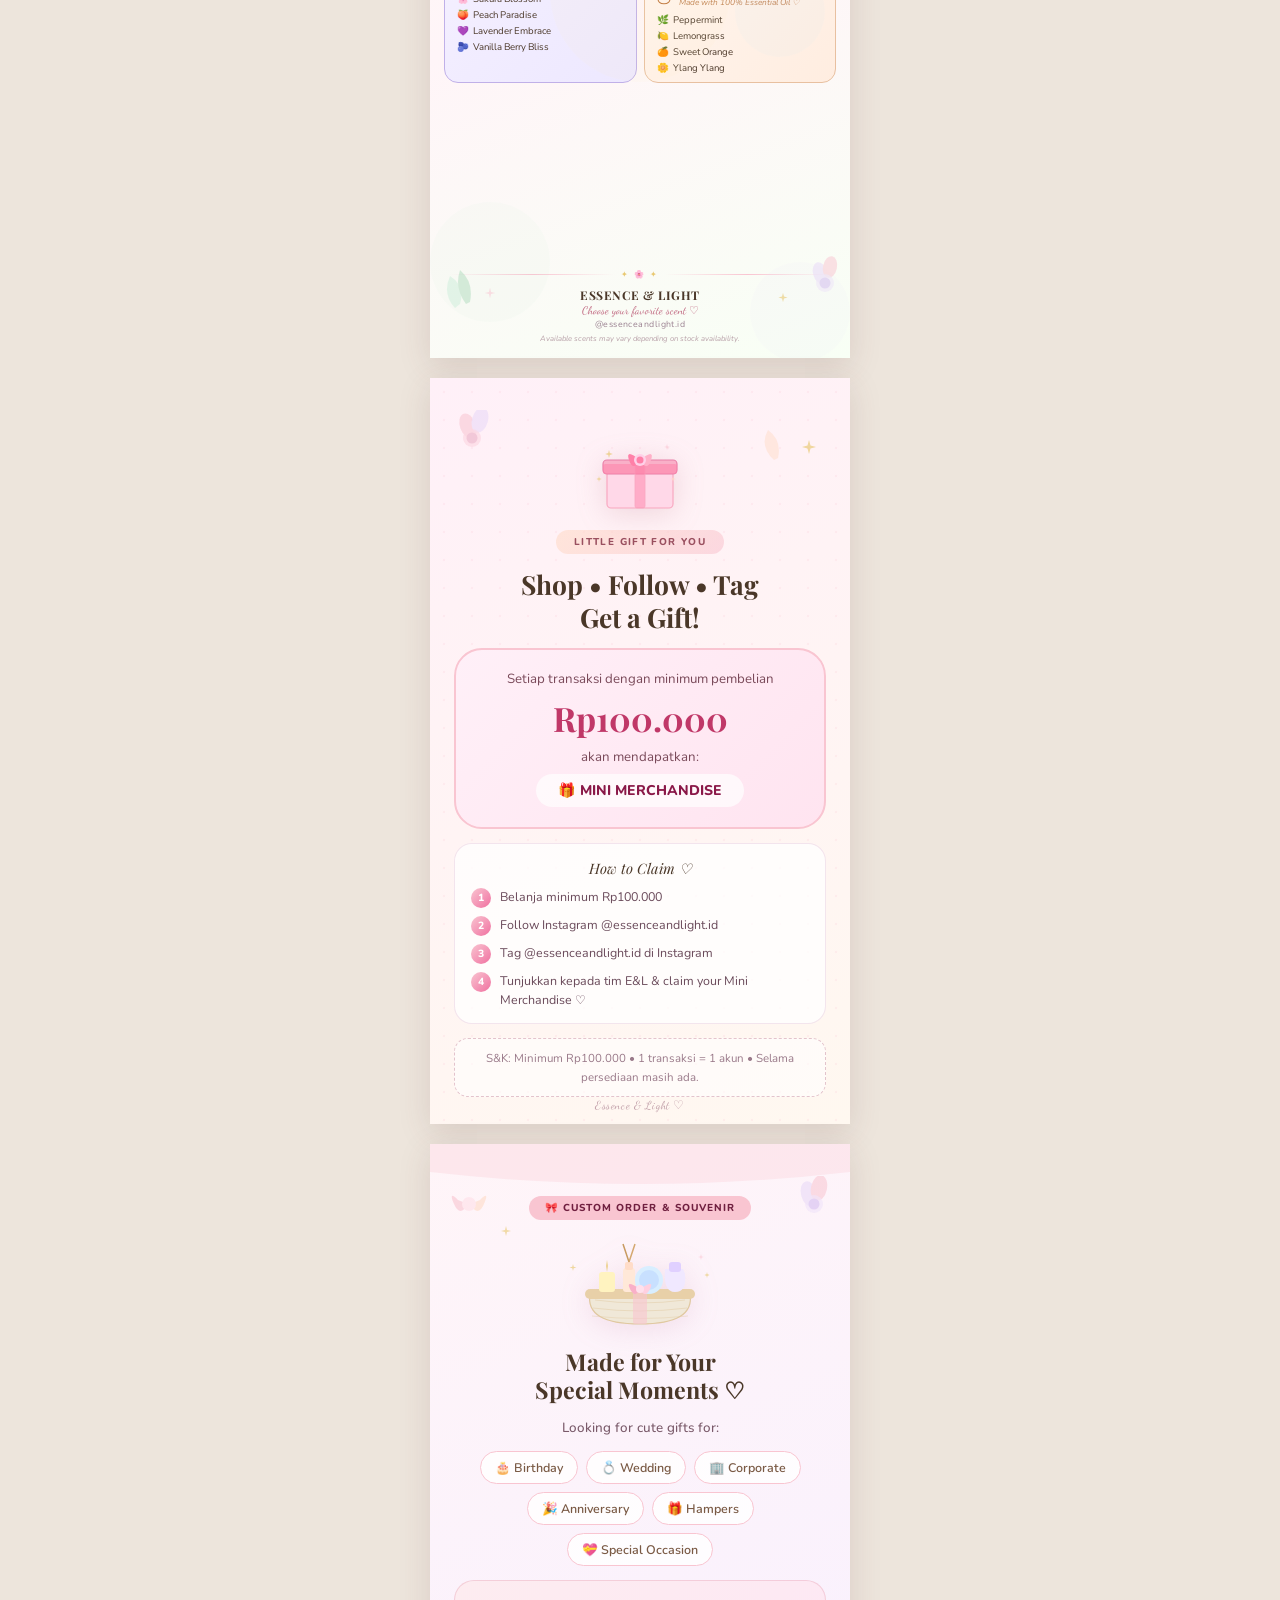
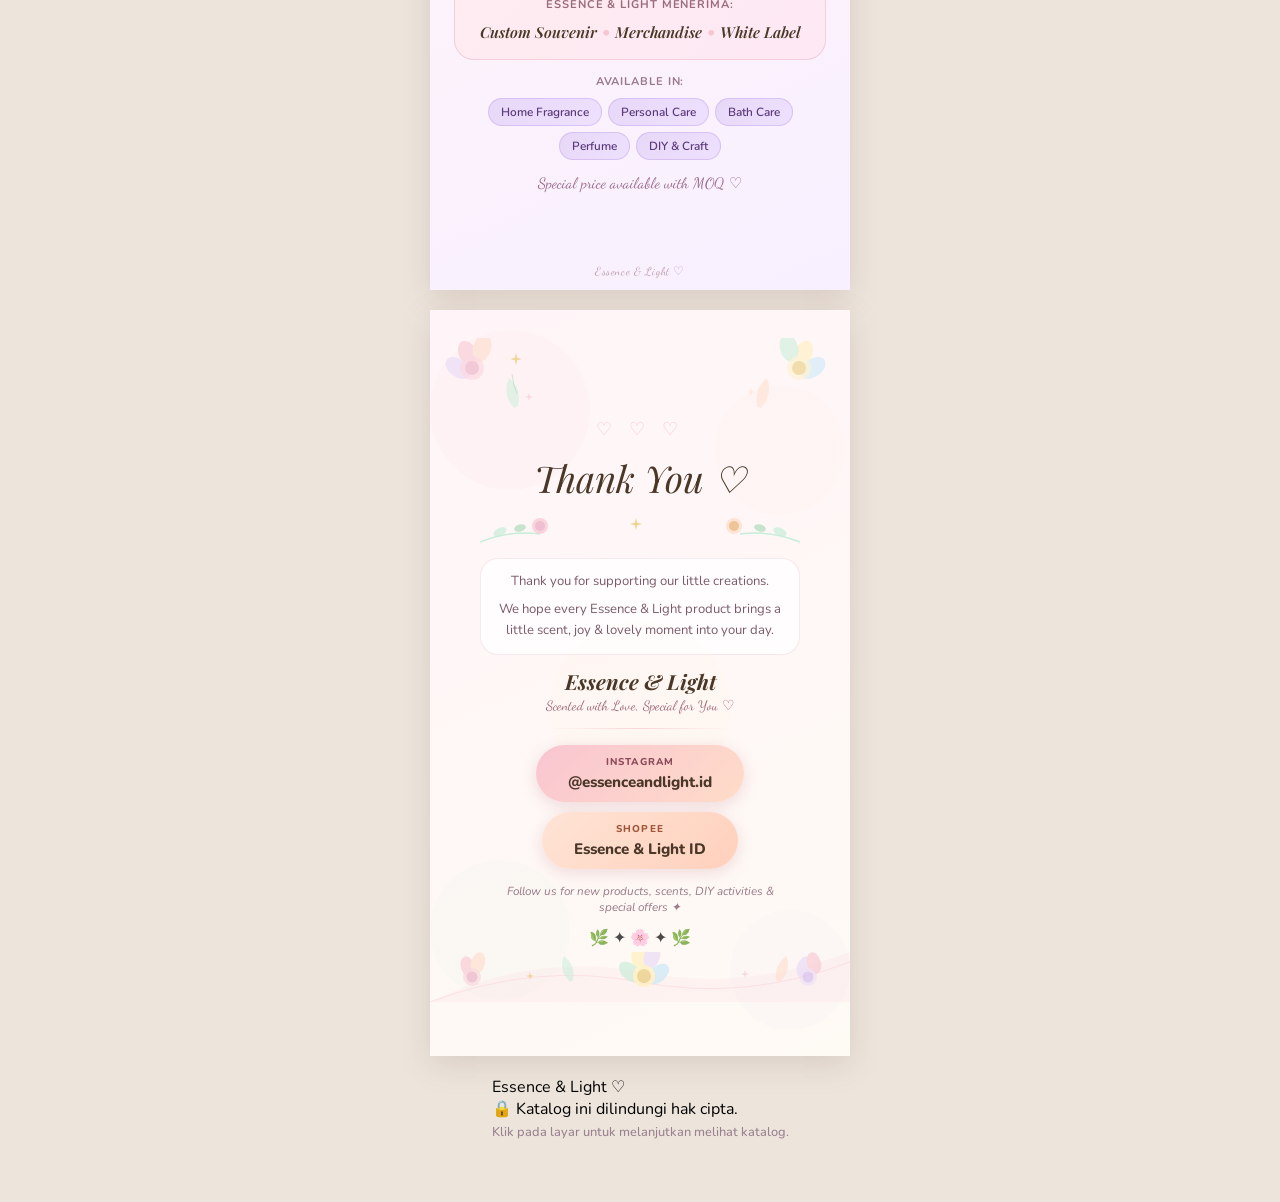
==== commit 3d02a6d7: "fix: make all catalog pages responsive with zero horizontal scroll on mobile screens" ====
--- a/pdf.html
+++ b/pdf.html
@@ -2,7 +2,7 @@
 <html lang="id">
 <head>
   <meta charset="UTF-8" />
-  <meta name="viewport" content="width=device-width, initial-scale=1.0" />
+  <meta name="viewport" content="width=device-width, initial-scale=1.0, maximum-scale=1.0, user-scalable=no, viewport-fit=cover" />
   <title>Essence & Light — E-Catalog PDF</title>
   <link rel="preconnect" href="https://fonts.googleapis.com" />
   <link rel="preconnect" href="https://fonts.gstatic.com" crossorigin />
@@ -56,6 +56,11 @@
   user-select: none;
 }
 
+html {
+  overflow-x: hidden;
+  width: 100%;
+}
+
 body {
   font-family: var(--ff-body);
   background: #EDE5DC;
@@ -66,61 +71,41 @@
   gap: 20px;
   -webkit-user-select: none;
   user-select: none;
+  overflow-x: hidden;
+  width: 100%;
+  max-width: 100vw;
+}
+
+@media (max-width: 440px) {
+  body {
+    padding: 10px 0 30px;
+    gap: 14px;
+  }
 }
 
 /* ─────────────────────────────────────────────────────────
-   Print & Screenshot Protection
+   Page container & scaling (Fits 100% on Mobile, No Horizontal Scroll)
 ───────────────────────────────────────────────────────── */
-@media print {
-  html, body {
-    display: none !important;
-    visibility: hidden !important;
-  }
-}
-
-.protection-shield {
-  position: fixed;
-  inset: 0;
-  background: rgba(237, 229, 220, 0.96);
-  backdrop-filter: blur(28px);
-  -webkit-backdrop-filter: blur(28px);
-  z-index: 9999999;
-  display: none;
-  flex-direction: column;
-  align-items: center;
-  justify-content: center;
-  gap: 12px;
-  text-align: center;
-  padding: 24px;
-  color: #7A5A45;
-  user-select: none;
-  cursor: pointer;
-}
-.protection-shield.active {
-  display: flex !important;
-}
-.shield-brand {
-  font-family: var(--ff-display);
-  font-size: 1.8rem;
-  color: #C85878;
-}
-.shield-msg {
-  font-family: var(--ff-body);
-  font-size: 0.95rem;
-  font-weight: 700;
-  color: #4A3728;
-}
-
-/* ─────────────────────────────────────────────────────────
-   Page base
-───────────────────────────────────────────────────────── */
+.page-wrapper {
+  width: min(420px, 100vw);
+  height: calc(min(420px, 100vw) * (746 / 420));
+  position: relative;
+  overflow: visible;
+  flex-shrink: 0;
+}
+
 .page {
-  width: var(--pw);
-  height: var(--ph);
-  position: relative;
+  width: 420px;
+  height: 746px;
+  position: absolute;
+  top: 0;
+  left: 50%;
+  margin-left: -210px;
+  transform: scale(calc(min(420px, 100vw) / 420));
+  transform-origin: top center;
   overflow: hidden;
   background: var(--white);
-  box-shadow: 0 8px 40px rgba(100,60,60,0.18);
+  box-shadow: 0 8px 30px rgba(100,60,60,0.15);
   flex-shrink: 0;
 }
 
@@ -825,6 +810,7 @@
 <!-- ══════════════════════════════════════════════════════
      PAGE 1 — COVER
 ══════════════════════════════════════════════════════ -->
+<div class="page-wrapper">
 <div class="page p1">
 
   <!-- BG decorative circles -->
@@ -913,11 +899,12 @@
 
   <div class="page-footer-brand">Essence &amp; Light ♡</div>
 </div>
-
+</div>
 
 <!-- ══════════════════════════════════════════════════════
      PAGE 2 — WELCOME
 ══════════════════════════════════════════════════════ -->
+<div class="page-wrapper">
 <div class="page p2">
   <!-- bg floral watercolor deco -->
   <svg class="deco-abs" style="top:0;left:0;width:420px;height:746px;opacity:0.07;" viewBox="0 0 420 746" fill="none">
@@ -1021,9 +1008,12 @@
   </div>
   <div class="page-footer-brand">Essence &amp; Light ♡</div>
 </div>
+</div>
+
 <!-- ══════════════════════════════════════════════════════
      PAGE 3 — CONTENTS / WHAT'S INSIDE
 ══════════════════════════════════════════════════════ -->
+<div class="page-wrapper">
 <div class="page" style="background:linear-gradient(160deg,#FFF5F8 0%,#FFF8F0 50%,#F5FFF8 100%);position:relative;overflow:hidden;">
   <!-- bg blobs -->
   <svg class="deco-abs" style="top:0;left:0;width:420px;height:746px;opacity:0.06;" viewBox="0 0 420 746" fill="none">
@@ -1119,11 +1109,12 @@
   </div>
   <div class="page-footer-brand">Essence &amp; Light ♡</div>
 </div>
-
+</div>
 
 <!-- ══════════════════════════════════════════════════════
      PAGE 4 — DIY SOLID DIFFUSER
 ══════════════════════════════════════════════════════ -->
+<div class="page-wrapper">
 <div class="page" style="background:linear-gradient(158deg,#F5F0FF 0%,#EEF0FF 100%);">
   <!-- Decorative top band -->
   <svg class="deco-abs" style="top:0;left:0;width:420px;height:50px;" viewBox="0 0 420 50" fill="none">
@@ -1205,11 +1196,12 @@
   </div>
   <div class="page-footer-brand">Essence &amp; Light ♡</div>
 </div>
-
+</div>
 
 <!-- ══════════════════════════════════════════════════════
      PAGE 5 — DIY BATH BOMB
 ══════════════════════════════════════════════════════ -->
+<div class="page-wrapper">
 <div class="page" style="background:linear-gradient(158deg,#EEF8FF 0%,#E8F5F0 100%);">
   <svg class="deco-abs" style="top:0;left:0;width:420px;height:50px;" viewBox="0 0 420 50" fill="none">
     <path d="M0 0 L420 0 L420 30 Q210 55 0 30 Z" fill="rgba(200,232,248,0.4)"/>
@@ -1289,11 +1281,12 @@
   </div>
   <div class="page-footer-brand">Essence &amp; Light ♡</div>
 </div>
-
+</div>
 
 <!-- ══════════════════════════════════════════════════════
      PAGE 6 — BATH SALT
 ══════════════════════════════════════════════════════ -->
+<div class="page-wrapper">
 <div class="page" style="background:linear-gradient(158deg,#EEF8FF 0%,#E8F5EE 100%);">
   <svg class="deco-abs" style="top:0;left:0;width:420px;height:50px;" viewBox="0 0 420 50" fill="none">
     <path d="M0 0 L420 0 L420 28 Q210 52 0 28 Z" fill="rgba(200,237,216,0.35)"/>
@@ -1371,11 +1364,12 @@
   </div>
   <div class="page-footer-brand">Essence &amp; Light ♡</div>
 </div>
-
+</div>
 
 <!-- ══════════════════════════════════════════════════════
      PAGE 7 — POWDER BUBBLE BATH
 ══════════════════════════════════════════════════════ -->
+<div class="page-wrapper">
 <div class="page" style="background:linear-gradient(158deg,#EEF9FF 0%,#E5F7F5 100%);">
   <svg class="deco-abs" style="top:0;left:0;width:420px;height:50px;" viewBox="0 0 420 50" fill="none">
     <path d="M0 0 L420 0 L420 28 Q210 52 0 28 Z" fill="rgba(200,232,248,0.35)"/>
@@ -1446,11 +1440,12 @@
   </div>
   <div class="page-footer-brand">Essence &amp; Light ♡</div>
 </div>
-
+</div>
 
 <!-- ══════════════════════════════════════════════════════
      PAGE 8 — REED DIFFUSER
 ══════════════════════════════════════════════════════ -->
+<div class="page-wrapper">
 <div class="page" style="background:linear-gradient(158deg,#FFF5EE 0%,#FFF8F0 100%);">
   <svg class="deco-abs" style="top:0;left:0;width:420px;height:50px;" viewBox="0 0 420 50" fill="none">
     <path d="M0 0 L420 0 L420 28 Q210 52 0 28 Z" fill="rgba(255,220,200,0.35)"/>
@@ -1531,11 +1526,12 @@
   </div>
   <div class="page-footer-brand">Essence &amp; Light ♡</div>
 </div>
-
+</div>
 
 <!-- ══════════════════════════════════════════════════════
      PAGE 9 — ROOM & LINEN SPRAY
 ══════════════════════════════════════════════════════ -->
+<div class="page-wrapper">
 <div class="page" style="background:linear-gradient(158deg,#FFF8F0 0%,#FFFFF5 100%);">
   <svg class="deco-abs" style="top:0;left:0;width:420px;height:50px;" viewBox="0 0 420 50" fill="none">
     <path d="M0 0 L420 0 L420 28 Q210 52 0 28 Z" fill="rgba(255,200,168,0.3)"/>
@@ -1619,11 +1615,12 @@
   </div>
   <div class="page-footer-brand">Essence &amp; Light ♡</div>
 </div>
-
+</div>
 
 <!-- ══════════════════════════════════════════════════════
      PAGE 10 — SCENTED CANDLE
 ══════════════════════════════════════════════════════ -->
+<div class="page-wrapper">
 <div class="page" style="background:linear-gradient(158deg,#FFFCEE 0%,#FFF8F5 100%);">
   <svg class="deco-abs" style="top:0;left:0;width:420px;height:50px;" viewBox="0 0 420 50" fill="none">
     <path d="M0 0 L420 0 L420 28 Q210 52 0 28 Z" fill="rgba(255,240,184,0.4)"/>
@@ -1717,11 +1714,12 @@
   </div>
   <div class="page-footer-brand">Essence &amp; Light ♡</div>
 </div>
-
+</div>
 
 <!-- ══════════════════════════════════════════════════════
      PAGE 11 — EAU DE PARFUM
 ══════════════════════════════════════════════════════ -->
+<div class="page-wrapper">
 <div class="page" style="background:linear-gradient(158deg,#FFF0F8 0%,#F8F0FF 100%);">
   <svg class="deco-abs" style="top:0;left:0;width:420px;height:50px;" viewBox="0 0 420 50" fill="none">
     <path d="M0 0 L420 0 L420 28 Q210 52 0 28 Z" fill="rgba(249,197,209,0.3)"/>
@@ -1816,11 +1814,12 @@
   </div>
   <div class="page-footer-brand">Essence &amp; Light ♡</div>
 </div>
-
+</div>
 
 <!-- ══════════════════════════════════════════════════════
      PAGE 12 — OUR BUNDLING SETS
 ══════════════════════════════════════════════════════ -->
+<div class="page-wrapper">
 <div class="page p12-bundle" style="background:linear-gradient(160deg,#FFFAF5 0%,#FFF5F8 50%,#F8FFF5 100%);font-family:'Nunito',sans-serif;display:flex;flex-direction:column;justify-content:space-between;position:relative;overflow:hidden;padding:18px 16px 14px;box-sizing:border-box;">
 
   <!-- BG watercolor blobs & doodles -->
@@ -2007,11 +2006,12 @@
     <div style="font-size:0.44rem;color:#A08090;font-style:italic;margin-top:1px;">Available products &amp; scents are subject to stock availability.</div>
   </div>
 </div>
-
+</div>
 
 <!-- ══════════════════════════════════════════════════════
      PAGE 13 — SCENT MENU
 ══════════════════════════════════════════════════════ -->
+<div class="page-wrapper">
 <div class="page" style="background:linear-gradient(160deg,#FFFAF5 0%,#FFF5F8 50%,#F8FFF5 100%);font-family:'Nunito',sans-serif;display:flex;flex-direction:column;position:relative;overflow:hidden;">
 
   <!-- BG watercolor blobs -->
@@ -2238,13 +2238,12 @@
     <div style="font-size:0.48rem;color:#B8A0A8;margin-top:3px;font-style:italic;">Available scents may vary depending on stock availability.</div>
   </div>
 </div>
-
-
-
+</div>
 
 <!-- ══════════════════════════════════════════════════════
      PAGE 14 — PROMO GIFT
 ══════════════════════════════════════════════════════ -->
+<div class="page-wrapper">
 <div class="page p13">
   <!-- dot pattern bg -->
   <svg class="deco-abs" style="top:0;left:0;width:420px;height:746px;opacity:0.4;" viewBox="0 0 420 746">
@@ -2315,11 +2314,12 @@
   </div>
   <div class="page-footer-brand">Essence &amp; Light ♡</div>
 </div>
-
+</div>
 
 <!-- ══════════════════════════════════════════════════════
      PAGE 15 — CUSTOM ORDER
 ══════════════════════════════════════════════════════ -->
+<div class="page-wrapper">
 <div class="page p14">
   <svg class="deco-abs" style="top:0;left:0;width:420px;height:50px;" viewBox="0 0 420 50" fill="none">
     <path d="M0 0 L420 0 L420 28 Q210 52 0 28 Z" fill="rgba(249,197,209,0.3)"/>
@@ -2422,11 +2422,12 @@
   </div>
   <div class="page-footer-brand">Essence &amp; Light ♡</div>
 </div>
-
+</div>
 
 <!-- ══════════════════════════════════════════════════════
      PAGE 16 — CLOSING
 ══════════════════════════════════════════════════════ -->
+<div class="page-wrapper">
 <div class="page p15">
   <!-- bg watercolor blobs -->
   <svg class="deco-abs" style="top:0;left:0;width:420px;height:746px;opacity:0.06;" viewBox="0 0 420 746" fill="none">
@@ -2564,6 +2565,7 @@
     <div class="closing-deco-row">🌿 ✦ 🌸 ✦ 🌿</div>
   </div>
 </div>
+</div>
 
 <!-- ══════════════════════════════════════════════════════
      SCREENSHOT & CONTENT PROTECTION SHIELD
